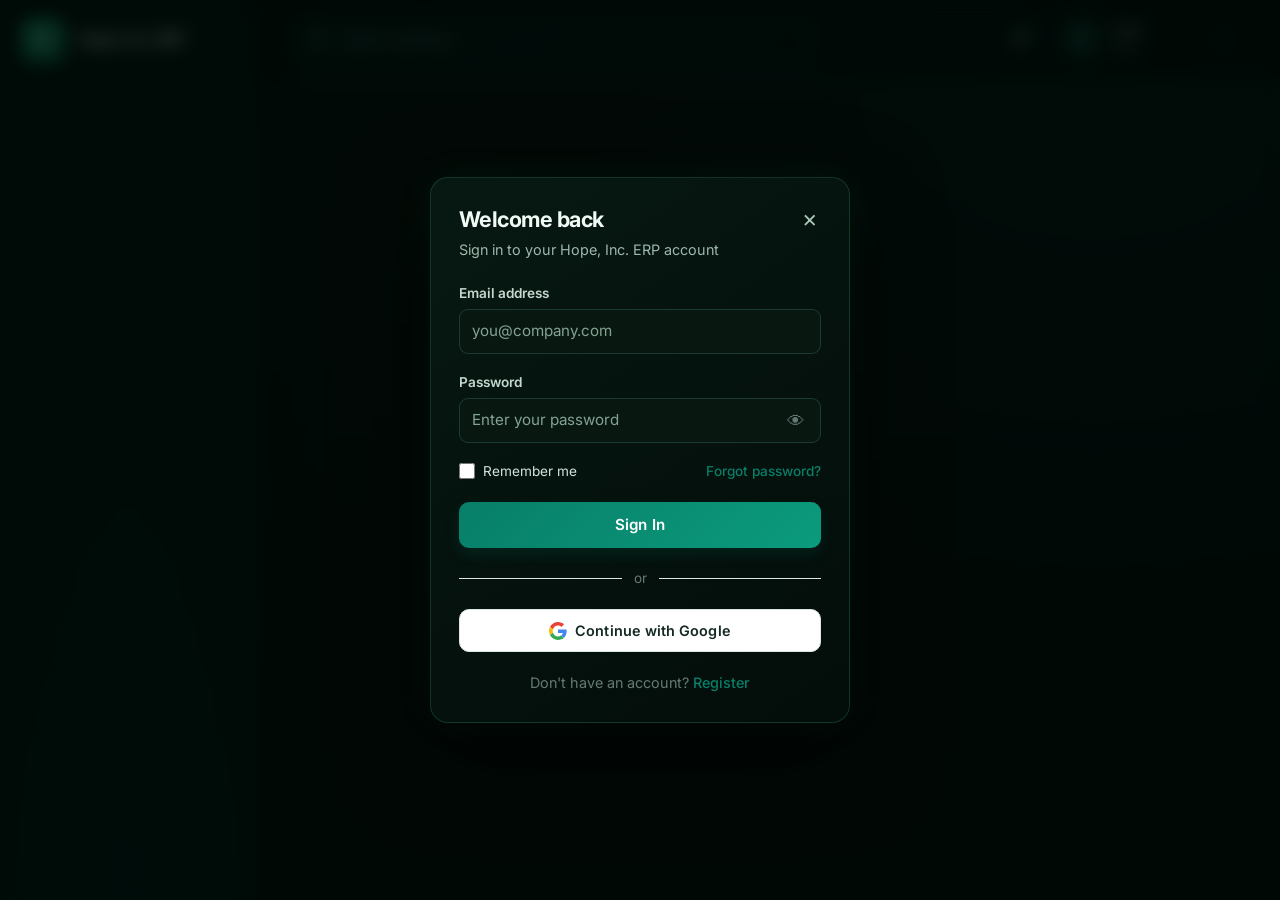
==== Website/Website/Dashboard/Dashboard.html @ 77be374a "Move Website project to repository root" ====
<!DOCTYPE html>
<html lang="en">
<head>
  <meta charset="UTF-8" />
  <meta name="viewport" content="width=device-width, initial-scale=1.0" />
  <meta name="theme-color" content="#020b09" />
  <title>Hope, Inc. ERP ? Dashboard</title>
  <link rel="preconnect" href="https://fonts.googleapis.com" />
  <link rel="preconnect" href="https://fonts.gstatic.com" crossorigin />
  <link href="https://fonts.googleapis.com/css2?family=Inter:wght@400;500;600;700&display=swap" rel="stylesheet" />
  <link rel="stylesheet" href="../Homepage/style.css" />
  <style>
    body { background: #020b09; color: #f2faf7; }
    #landing { display: none !important; }
    #dashboard { display: block; }
  </style>
</head>
<body class="dashboard-page">
  <!-- ==================== DASHBOARD ==================== -->
  <div id="dashboard">
    <div class="dash-layout">
      <div class="mobile-nav-backdrop" onclick="toggleMobileNav()" aria-hidden="true"></div>
      <!-- Sidebar -->
      <aside class="sidebar">
        <div class="sidebar-header">
          <div class="sidebar-brand" aria-label="Hope, Inc. ERP">
            <span class="brand-mark" aria-hidden="true">H</span>
            <span>Hope, Inc. ERP</span>
          </div>
          <button type="button" class="mobile-drawer-close" aria-label="Close navigation" onclick="toggleMobileNav()">×</button>
        </div>
        <nav class="sidebar-nav" id="sidebarNav">
          <!-- Populated by JS based on role -->
        </nav>
        <div class="sidebar-footer" aria-hidden="true"></div>
        <div class="sidebar-resize-handle" id="sidebarResizeHandle" role="separator" aria-orientation="vertical" aria-label="Resize sidebar" aria-controls="sidebarNav" tabindex="0"></div>
      </aside>

      <!-- Main -->
      <div class="main-content">
        <header class="topbar">
          <div class="topbar-title" id="pageTitle">Dashboard</div>
          <div class="topbar-actions">
            <button type="button" class="mobile-nav-toggle" id="mobileNavToggle" aria-label="Open navigation" aria-expanded="false" onclick="toggleMobileNav()">☰</button>
            <div class="dashboard-search">
              <svg viewBox="0 0 24 24" aria-hidden="true"><circle cx="11" cy="11" r="7"></circle><path d="m20 20-4-4"></path></svg>
              <input id="dashboardSearch" type="search" placeholder="Search anything..." autocomplete="off" aria-label="Search records" oninput="updateDashboardSearch(this.value)" onkeydown="handleDashboardSearchKey(event)" />
              <div class="search-results" id="dashboardSearchResults" role="listbox" aria-label="Search results"></div>
            </div>
            <div class="header-popover-wrap">
              <button type="button" class="header-icon-button" id="notificationsToggle" aria-label="Notifications" aria-expanded="false" onclick="toggleHeaderPopover('notifications')">
                <svg viewBox="0 0 24 24" aria-hidden="true"><path d="M18 8a6 6 0 0 0-12 0c0 7-3 7-3 9h18c0-2-3-2-3-9"></path><path d="M10 21h4"></path></svg>
                <span class="notification-indicator" aria-hidden="true"></span>
              </button>
              <div class="header-popover notification-popover" id="notificationsPopover" hidden>
                <div class="popover-heading"><strong>Notifications</strong><span>Recent updates</span></div>
                <div id="notificationList"></div>
              </div>
            </div>
            <div class="header-popover-wrap profile-wrap">
              <div class="profile-summary">
                <span class="profile-avatar" id="profileAvatar">U</span>
                <span class="profile-label"><strong id="profileName">User</strong><small id="profileRole">User</small></span>
              </div>
              <button type="button" class="profile-menu-toggle" id="profileToggle" aria-label="Open profile menu" aria-expanded="false" aria-controls="profilePopover" onclick="toggleHeaderPopover('profile')">
                <svg class="profile-chevron" viewBox="0 0 24 24" aria-hidden="true"><path d="m7 10 5 5 5-5"></path></svg>
              </button>
              <div class="header-popover profile-popover" id="profilePopover" hidden>
                <div class="profile-menu-account">
                  <span class="profile-menu-avatar" id="profileMenuAvatar" aria-hidden="true">U</span>
                  <span class="profile-menu-identity"><strong id="profileMenuName">User</strong><small id="profileMenuEmail"></small></span>
                </div>
                <div class="profile-menu-separator" aria-hidden="true"></div>
                <button type="button" class="profile-menu-item" onclick="openProfileEditor()">
                  <svg viewBox="0 0 24 24" aria-hidden="true"><path d="M20 21v-2a4 4 0 0 0-3-3.87"></path><path d="M16 3.13a4 4 0 0 1 0 7.75"></path><path d="M4 21v-2a4 4 0 0 1 4-4h4"></path><circle cx="12" cy="7" r="4"></circle></svg>
                  <span>Edit Profile</span>
                </button>
                <button type="button" class="profile-menu-item" id="manageUsersAction" onclick="closeHeaderPopovers(); navigateTo('users')">
                  <svg viewBox="0 0 24 24" aria-hidden="true"><path d="M16 21v-2a4 4 0 0 0-4-4H8a4 4 0 0 0-4 4v2"></path><circle cx="10" cy="7" r="4"></circle><path d="M20 21v-2a4 4 0 0 0-3-3.87M16 3.13a4 4 0 0 1 0 7.75"></path></svg>
                  <span>User Management</span>
                </button>
                <div class="profile-menu-separator" aria-hidden="true"></div>
                <button type="button" class="profile-menu-item profile-menu-signout" onclick="logout()">
                  <svg viewBox="0 0 24 24" aria-hidden="true"><path d="M10 17l5-5-5-5"></path><path d="M15 12H3"></path><path d="M12 3h6a2 2 0 0 1 2 2v14a2 2 0 0 1-2 2h-6"></path></svg>
                  <span>Sign out</span>
                </button>
              </div>
            </div>
          </div>
        </header>
        <div class="content-area" id="contentArea">
          <!-- Dynamic content -->
        </div>
      </div>
    </div>
  </div>

  <!-- ==================== LOGIN MODAL ==================== -->
  <div class="modal-overlay" id="loginModal">
    <div class="modal">
      <div class="modal-header">
        <div>
          <h2>Welcome back</h2>
          <p>Sign in to your Hope, Inc. ERP account</p>
        </div>
        <button class="modal-close" onclick="closeModal('login')">&times;</button>
      </div>
      <div class="modal-body">
        <div class="alert alert-error" id="loginError"></div>
        <form id="loginForm" onsubmit="handleLogin(event)">
          <div class="form-group">
            <label for="loginEmail">Email address</label>
            <input type="email" id="loginEmail" placeholder="you@company.com" required />
          </div>
          <div class="form-group">
            <label for="loginPassword">Password</label>
            <div class="password-wrapper">
              <input type="password" id="loginPassword" placeholder="Enter your password" required />
              <button type="button" class="toggle-password" onclick="togglePassword('loginPassword', this)">👁</button>
            </div>
          </div>
          <div class="form-options">
            <label class="checkbox-label">
              <input type="checkbox" id="rememberMe" /> Remember me
            </label>
            <a class="link" onclick="switchModal('login','reset')">Forgot password?</a>
          </div>
          <button type="submit" class="btn btn-primary btn-full" onclick="handleLogin(event)">Sign In</button>
        </form>
        <div class="divider">or</div>
        <button class="btn btn-google" onclick="handleGoogleSignIn()">
          <svg width="18" height="18" viewBox="0 0 48 48"><path fill="#EA4335" d="M24 9.5c3.54 0 6.71 1.22 9.21 3.6l6.85-6.85C35.9 2.38 30.47 0 24 0 14.62 0 6.51 5.38 2.56 13.22l7.98 6.19C12.43 13.72 17.74 9.5 24 9.5z"/><path fill="#4285F4" d="M46.98 24.55c0-1.57-.15-3.09-.38-4.55H24v9.02h12.94c-.58 2.96-2.26 5.48-4.78 7.18l7.73 6c4.51-4.18 7.09-10.36 7.09-17.65z"/><path fill="#FBBC05" d="M10.53 28.59c-.48-1.45-.76-2.99-.76-4.59s.27-3.14.76-4.59l-7.98-6.19C.92 16.46 0 20.12 0 24c0 3.88.92 7.54 2.56 10.78l7.97-6.19z"/><path fill="#34A853" d="M24 48c6.48 0 11.93-2.13 15.89-5.81l-7.73-6c-2.15 1.45-4.92 2.3-8.16 2.3-6.26 0-11.57-4.22-13.47-9.91l-7.98 6.19C6.51 42.62 14.62 48 24 48z"/></svg>
          Continue with Google
        </button>
        <div class="form-footer">
          Don't have an account? <a class="link" onclick="switchModal('login','register')">Register</a>
        </div>
      </div>
    </div>
  </div>

  <!-- ==================== REGISTER MODAL ==================== -->
  <div class="modal-overlay" id="registerModal">
    <div class="modal">
      <div class="modal-header">
        <div>
          <h2>Create your account</h2>
          <p>Join Hope, Inc. ERP</p>
        </div>
        <button class="modal-close" onclick="closeModal('register')">&times;</button>
      </div>
      <div class="modal-body">
        <div class="alert alert-error" id="registerError"></div>
        <div class="alert alert-success" id="registerSuccess"></div>
        <div class="role-note">
          New accounts are created as <strong>User</strong>. Superadmin and Admin roles can only be assigned by existing administrators.
        </div>
        <form id="registerForm" onsubmit="handleRegister(event)">
          <div class="form-row">
            <div class="form-group">
              <label for="regFirstName">First name</label>
              <input type="text" id="regFirstName" placeholder="John" required />
            </div>
            <div class="form-group">
              <label for="regLastName">Last name</label>
              <input type="text" id="regLastName" placeholder="Doe" required />
            </div>
          </div>
          <div class="form-group">
            <label for="regEmail">Email address</label>
            <input type="email" id="regEmail" placeholder="you@company.com" required />
          </div>
          <button type="submit" class="btn btn-primary btn-full">Register</button>
        </form>
        <div class="divider">or</div>
        <button class="btn btn-google" onclick="handleGoogleSignIn()">
          <svg width="18" height="18" viewBox="0 0 48 48"><path fill="#EA4335" d="M24 9.5c3.54 0 6.71 1.22 9.21 3.6l6.85-6.85C35.9 2.38 30.47 0 24 0 14.62 0 6.51 5.38 2.56 13.22l7.98 6.19C12.43 13.72 17.74 9.5 24 9.5z"/><path fill="#4285F4" d="M46.98 24.55c0-1.57-.15-3.09-.38-4.55H24v9.02h12.94c-.58 2.96-2.26 5.48-4.78 7.18l7.73 6c4.51-4.18 7.09-10.36 7.09-17.65z"/><path fill="#FBBC05" d="M10.53 28.59c-.48-1.45-.76-2.99-.76-4.59s.27-3.14.76-4.59l-7.98-6.19C.92 16.46 0 20.12 0 24c0 3.88.92 7.54 2.56 10.78l7.97-6.19z"/><path fill="#34A853" d="M24 48c6.48 0 11.93-2.13 15.89-5.81l-7.73-6c-2.15 1.45-4.92 2.3-8.16 2.3-6.26 0-11.57-4.22-13.47-9.91l-7.98 6.19C6.51 42.62 14.62 48 24 48z"/></svg>
          Continue with Google
        </button>
        <div class="form-footer">
          Already have an account? <a class="link" onclick="switchModal('register','login')">Sign in</a>
        </div>
      </div>
    </div>
  </div>

  <!-- ==================== RESET PASSWORD MODAL ==================== -->
  <div class="modal-overlay" id="resetModal">
    <div class="modal">
      <div class="modal-header">
        <div>
          <h2>Reset password</h2>
          <p>We'll send you a secure link to reset it</p>
        </div>
        <button class="modal-close" onclick="closeModal('reset')">&times;</button>
      </div>
      <div class="modal-body">
        <div class="alert alert-error" id="resetError"></div>
        <div class="alert alert-success" id="resetSuccess"></div>
        <form id="resetForm" onsubmit="handleReset(event)">
          <div class="form-group">
            <label for="resetEmail">Email address</label>
            <input type="email" id="resetEmail" placeholder="you@company.com" required />
          </div>
          <button type="submit" class="btn btn-primary btn-full">Send Reset Link</button>
        </form>
        <div class="form-footer">
          Remember your password? <a class="link" onclick="switchModal('reset','login')">Back to Sign In</a>
        </div>
      </div>
    </div>
  </div>

  <!-- ==================== CUSTOMER FORM MODAL ==================== -->
  <div class="modal-overlay" id="customerModal">
    <div class="modal modal-lg">
      <div class="modal-header">
        <div>
          <h2 id="customerModalTitle">Add Customer</h2>
          <p id="customerModalSub">Enter customer details</p>
        </div>
        <button class="modal-close" onclick="closeCustomerModal()">&times;</button>
      </div>
      <div class="modal-body">
        <div class="alert alert-error" id="customerError"></div>
        <form id="customerForm" onsubmit="saveCustomer(event)">
          <input type="hidden" id="custEditNo" value="" />
          <div class="form-group">
            <label for="custNo">Customer No.</label>
            <input type="text" id="custNo" placeholder="e.g. C-001" required />
          </div>
          <div class="form-group">
            <label for="custName">Customer Name</label>
            <input type="text" id="custName" placeholder="Company or person name" required />
          </div>
          <div class="form-group">
            <label for="custAddress">Address</label>
            <input type="text" id="custAddress" placeholder="Full address" required />
          </div>
          <div class="form-group">
            <label for="custPayterms">Payment Terms</label>
            <input type="text" id="custPayterms" placeholder="e.g. Net 30, COD, Prepaid" required />
          </div>
          <div style="display:flex;gap:10px;margin-top:8px;">
            <button type="submit" class="btn btn-primary btn-full" id="customerSaveBtn">Save Customer</button>
            <button type="button" class="btn btn-secondary" onclick="closeCustomerModal()" style="min-width:100px;">Cancel</button>
          </div>
        </form>
      </div>
    </div>
  </div>

  <!-- ==================== PRODUCT FORM MODAL ==================== -->
  <div class="modal-overlay" id="productModal">
    <div class="modal modal-lg">
      <div class="modal-header">
        <div>
          <h2 id="productModalTitle">Add Product</h2>
          <p id="productModalSub">Enter product details</p>
        </div>
        <button class="modal-close" onclick="closeProductModal()">&times;</button>
      </div>
      <div class="modal-body">
        <div class="alert alert-error" id="productError"></div>
        <form id="productForm" onsubmit="saveProduct(event)">
          <input type="hidden" id="prodEditCode" value="" />
          <div class="form-group">
            <label for="prodCode">Product Code</label>
            <input type="text" id="prodCode" placeholder="e.g. P-001" required />
          </div>
          <div class="form-group">
            <label for="prodDesc">Description</label>
            <input type="text" id="prodDesc" placeholder="Product description" required />
          </div>
          <div class="form-group">
            <label for="prodUnit">Unit</label>
            <input type="text" id="prodUnit" placeholder="e.g. pcs, box, kg, liter" required />
          </div>
          <div style="display:flex;gap:10px;margin-top:8px;">
            <button type="submit" class="btn btn-primary btn-full" id="productSaveBtn">Save Product</button>
            <button type="button" class="btn btn-secondary" onclick="closeProductModal()" style="min-width:100px;">Cancel</button>
          </div>
        </form>
      </div>
    </div>
  </div>

  <!-- ==================== PRICE HISTORY FORM MODAL ==================== -->
  <div class="modal-overlay" id="priceModal">
    <div class="modal modal-lg">
      <div class="modal-header">
        <div>
          <h2 id="priceModalTitle">Add Price</h2>
          <p id="priceModalSub">Set unit price for product</p>
        </div>
        <button class="modal-close" onclick="closePriceModal()">&times;</button>
      </div>
      <div class="modal-body">
        <div class="alert alert-error" id="priceError"></div>
        <form id="priceForm" onsubmit="savePrice(event)">
          <input type="hidden" id="priceEditKey" value="" />
          <div class="form-group">
            <label for="priceProdCode">Product Code</label>
            <input type="text" id="priceProdCode" readonly />
          </div>
          <div class="form-group">
            <label for="priceEffDate">Effective Date</label>
            <input type="date" id="priceEffDate" required />
          </div>
          <div class="form-group">
            <label for="priceUnitPrice">Unit Price</label>
            <input type="number" id="priceUnitPrice" step="0.01" min="0" placeholder="0.00" required />
          </div>
          <div style="display:flex;gap:10px;margin-top:8px;">
            <button type="submit" class="btn btn-primary btn-full" id="priceSaveBtn">Save Price</button>
            <button type="button" class="btn btn-secondary" onclick="closePriceModal()" style="min-width:100px;">Cancel</button>
          </div>
        </form>
      </div>
    </div>
  </div>

  <!-- ==================== PRICE HISTORY LIST MODAL ==================== -->
  <div class="modal-overlay" id="priceHistModal">
    <div class="modal modal-xl">
      <div class="modal-header">
        <div>
          <h2 id="priceHistTitle">Price History</h2>
          <p id="priceHistSub">Manage unit prices by effective date</p>
        </div>
        <button class="modal-close" onclick="closePriceHistModal()">&times;</button>
      </div>
      <div class="modal-body">
        <div id="priceHistToolbar" style="display:flex;justify-content:space-between;align-items:center;margin-bottom:16px;flex-wrap:wrap;gap:10px;"></div>
        <div class="data-table-wrap modal-body-scroll">
          <table class="data-table">
            <thead>
              <tr>
                <th>Effective Date</th>
                <th>Unit Price</th>
                <th>Status</th>
                <th>Stamp</th>
                <th>Actions</th>
              </tr>
            </thead>
            <tbody id="priceHistBody"></tbody>
          </table>
        </div>
      </div>
    </div>
  </div>

  <div class="modal-overlay" id="confirmDeleteModal" role="presentation">
    <div class="modal confirm-delete-modal" role="dialog" aria-modal="true" aria-labelledby="confirmDeleteTitle" aria-describedby="confirmDeleteMessage">
      <div class="modal-header">
        <div>
          <h2 id="confirmDeleteTitle">Mark this record inactive?</h2>
          <p id="confirmDeleteMessage"></p>
        </div>
        <button type="button" class="modal-close" aria-label="Close confirmation" onclick="closeDeleteConfirmation()">×</button>
      </div>
      <div class="modal-body">
        <div class="confirm-delete-actions">
          <button type="button" class="btn btn-secondary" onclick="closeDeleteConfirmation()">Cancel</button>
          <button type="button" class="btn btn-confirm-delete" id="confirmDeleteButton" onclick="resolveDeleteConfirmation(true)">Mark inactive</button>
        </div>
      </div>
    </div>
  </div>
  <div class="modal-overlay" id="activityModal" role="presentation">
    <div class="modal activity-history-modal" role="dialog" aria-modal="true" aria-labelledby="activityModalTitle">
      <div class="modal-header">
        <div>
          <h2 id="activityModalTitle">Recent Activity</h2>
          <p>Latest updates across the modules you can access.</p>
        </div>
        <button type="button" class="modal-close" aria-label="Close activity history" onclick="closeModal('activity')">&times;</button>
      </div>
      <div class="modal-body modal-body-scroll" id="activityHistoryList"></div>
    </div>
  </div>

  <!-- ==================== HR: EMPLOYEE MODAL ==================== -->
  <div class="modal-overlay" id="empModal">
    <div class="modal modal-lg">
      <div class="modal-header">
        <div><h2 id="empModalTitle">Add Employee</h2><p id="empModalSub">Enter employee details</p></div>
        <button class="modal-close" onclick="closeEmpModal()">&times;</button>
      </div>
      <div class="modal-body">
        <div class="alert alert-error" id="empError"></div>
        <form id="empForm" onsubmit="saveEmployee(event)">
          <input type="hidden" id="empEditNo" value="" />
          <div class="form-row">
            <div class="form-group"><label>Employee No.</label><input type="text" id="empNo" required placeholder="E-001" /></div>
            <div class="form-group"><label>Gender</label>
              <select id="empGender" required style="width:100%;padding:11px 14px;border:1.5px solid var(--border);border-radius:8px;font-size:0.95rem;font-family:inherit;">
                <option value="M">Male</option><option value="F">Female</option><option value="O">Other</option>
              </select>
            </div>
          </div>
          <div class="form-row">
            <div class="form-group"><label>First Name</label><input type="text" id="empFirst" required /></div>
            <div class="form-group"><label>Last Name</label><input type="text" id="empLast" required /></div>
          </div>
          <div class="form-row">
            <div class="form-group"><label>Birth Date</label><input type="date" id="empBirth" required /></div>
            <div class="form-group"><label>Hire Date</label><input type="date" id="empHire" required /></div>
          </div>
          <div class="form-group"><label>Separation Date (optional)</label><input type="date" id="empSep" /></div>
          <div style="display:flex;gap:10px;margin-top:8px;">
            <button type="submit" class="btn btn-primary btn-full" id="empSaveBtn">Save Employee</button>
            <button type="button" class="btn btn-secondary" onclick="closeEmpModal()" style="min-width:100px;">Cancel</button>
          </div>
        </form>
      </div>
    </div>
  </div>

  <!-- ==================== HR: JOB MODAL ==================== -->
  <div class="modal-overlay" id="jobModal">
    <div class="modal">
      <div class="modal-header">
        <div><h2 id="jobModalTitle">Add Job</h2><p>Job code and description</p></div>
        <button class="modal-close" onclick="closeJobModal()">&times;</button>
      </div>
      <div class="modal-body">
        <div class="alert alert-error" id="jobError"></div>
        <form id="jobForm" onsubmit="saveJob(event)">
          <input type="hidden" id="jobEditCode" value="" />
          <div class="form-group"><label>Job Code</label><input type="text" id="jobCode" required placeholder="J-001" /></div>
          <div class="form-group"><label>Job Description</label><input type="text" id="jobDesc" required /></div>
          <div style="display:flex;gap:10px;margin-top:8px;">
            <button type="submit" class="btn btn-primary btn-full" id="jobSaveBtn">Save Job</button>
            <button type="button" class="btn btn-secondary" onclick="closeJobModal()" style="min-width:100px;">Cancel</button>
          </div>
        </form>
      </div>
    </div>
  </div>

  <!-- ==================== HR: DEPARTMENT MODAL ==================== -->
  <div class="modal-overlay" id="deptModal">
    <div class="modal">
      <div class="modal-header">
        <div><h2 id="deptModalTitle">Add Department</h2><p>Department code and name</p></div>
        <button class="modal-close" onclick="closeDeptModal()">&times;</button>
      </div>
      <div class="modal-body">
        <div class="alert alert-error" id="deptError"></div>
        <form id="deptForm" onsubmit="saveDept(event)">
          <input type="hidden" id="deptEditCode" value="" />
          <div class="form-group"><label>Department Code</label><input type="text" id="deptCode" required placeholder="D-001" /></div>
          <div class="form-group"><label>Department Name</label><input type="text" id="deptName" required /></div>
          <div style="display:flex;gap:10px;margin-top:8px;">
            <button type="submit" class="btn btn-primary btn-full" id="deptSaveBtn">Save Department</button>
            <button type="button" class="btn btn-secondary" onclick="closeDeptModal()" style="min-width:100px;">Cancel</button>
          </div>
        </form>
      </div>
    </div>
  </div>

  <!-- ==================== HR: JOB HISTORY FORM MODAL ==================== -->
  <div class="modal-overlay" id="jhFormModal">
    <div class="modal modal-lg">
      <div class="modal-header">
        <div><h2 id="jhFormTitle">Add Job History</h2><p id="jhFormSub">Assignment details</p></div>
        <button class="modal-close" onclick="closeJhFormModal()">&times;</button>
      </div>
      <div class="modal-body">
        <div class="alert alert-error" id="jhError"></div>
        <form id="jhForm" onsubmit="saveJobHistory(event)">
          <input type="hidden" id="jhEditKey" value="" />
          <div class="form-group"><label>Employee No.</label><input type="text" id="jhEmpNo" readonly /></div>
          <div class="form-row">
            <div class="form-group"><label>Effective Date</label><input type="date" id="jhEffDate" required /></div>
            <div class="form-group"><label>Salary</label><input type="number" id="jhSalary" step="0.01" min="0" required /></div>
          </div>
          <div class="form-row">
            <div class="form-group"><label>Job</label>
              <select id="jhJobCode" required style="width:100%;padding:11px 14px;border:1.5px solid var(--border);border-radius:8px;font-size:0.95rem;font-family:inherit;"></select>
            </div>
            <div class="form-group"><label>Department</label>
              <select id="jhDeptCode" required style="width:100%;padding:11px 14px;border:1.5px solid var(--border);border-radius:8px;font-size:0.95rem;font-family:inherit;"></select>
            </div>
          </div>
          <div style="display:flex;gap:10px;margin-top:8px;">
            <button type="submit" class="btn btn-primary btn-full" id="jhSaveBtn">Save</button>
            <button type="button" class="btn btn-secondary" onclick="closeJhFormModal()" style="min-width:100px;">Cancel</button>
          </div>
        </form>
      </div>
    </div>
  </div>

  <!-- ==================== HR: JOB HISTORY LIST MODAL ==================== -->
  <div class="modal-overlay" id="jhListModal">
    <div class="modal modal-xl">
      <div class="modal-header">
        <div><h2 id="jhListTitle">Job History</h2><p id="jhListSub">Employment assignments</p></div>
        <button class="modal-close" onclick="closeJhListModal()">&times;</button>
      </div>
      <div class="modal-body">
        <div id="jhListToolbar" style="display:flex;justify-content:space-between;align-items:center;margin-bottom:16px;flex-wrap:wrap;gap:10px;"></div>
        <div class="data-table-wrap modal-body-scroll">
          <table class="data-table">
            <thead><tr id="jhListHead"></tr></thead>
            <tbody id="jhListBody"></tbody>
          </table>
        </div>
      </div>
    </div>
  </div>

  <!-- ==================== SALES HEADER MODAL ==================== -->
  <div class="modal-overlay" id="salesModal">
    <div class="modal modal-lg">
      <div class="modal-header">
        <div><h2 id="salesModalTitle">New Sale</h2><p id="salesModalSub">Transaction header</p></div>
        <button class="modal-close" onclick="closeSalesModal()">&times;</button>
      </div>
      <div class="modal-body">
        <div class="alert alert-error" id="salesError"></div>
        <form id="salesForm" onsubmit="saveSale(event)">
          <input type="hidden" id="salesEditNo" value="" />
          <div class="form-group"><label>Transaction No.</label><input type="text" id="salesTransNo" required placeholder="T-001" /></div>
          <div class="form-group"><label>Sales Date</label><input type="date" id="salesDate" required /></div>
          <div class="form-group"><label>Customer</label>
            <select id="salesCustNo" required style="width:100%;padding:11px 14px;border:1.5px solid var(--border);border-radius:8px;font-size:0.95rem;font-family:inherit;"></select>
          </div>
          <div class="form-group"><label>Employee (Salesperson)</label>
            <select id="salesEmpNo" required style="width:100%;padding:11px 14px;border:1.5px solid var(--border);border-radius:8px;font-size:0.95rem;font-family:inherit;"></select>
          </div>
          <div style="display:flex;gap:10px;margin-top:8px;">
            <button type="submit" class="btn btn-primary btn-full" id="salesSaveBtn">Save Sale</button>
            <button type="button" class="btn btn-secondary" onclick="closeSalesModal()" style="min-width:100px;">Cancel</button>
          </div>
        </form>
      </div>
    </div>
  </div>

  <!-- ==================== SALES DETAIL FORM MODAL ==================== -->
  <div class="modal-overlay" id="sdFormModal">
    <div class="modal modal-lg">
      <div class="modal-header">
        <div><h2 id="sdFormTitle">Add Line Item</h2><p id="sdFormSub">Product and quantity</p></div>
        <button class="modal-close" onclick="closeSdFormModal()">&times;</button>
      </div>
      <div class="modal-body">
        <div class="alert alert-error" id="sdError"></div>
        <form id="sdForm" onsubmit="saveSalesDetail(event)">
          <input type="hidden" id="sdEditKey" value="" />
          <div class="form-group"><label>Transaction No.</label><input type="text" id="sdTransNo" readonly /></div>
          <div class="form-group"><label>Product</label>
            <select id="sdProdCode" required style="width:100%;padding:11px 14px;border:1.5px solid var(--border);border-radius:8px;font-size:0.95rem;font-family:inherit;"
              onchange="updateSdPriceHint()"></select>
          </div>
          <div class="form-group"><label>Quantity</label><input type="number" id="sdQty" min="1" step="1" required value="1" /></div>
          <p id="sdPriceHint" style="font-size:0.85rem;color:var(--text-muted);margin-bottom:12px;"></p>
          <div style="display:flex;gap:10px;margin-top:8px;">
            <button type="submit" class="btn btn-primary btn-full" id="sdSaveBtn">Save Line</button>
            <button type="button" class="btn btn-secondary" onclick="closeSdFormModal()" style="min-width:100px;">Cancel</button>
          </div>
        </form>
      </div>
    </div>
  </div>

  <!-- ==================== SALES DETAIL LIST MODAL ==================== -->
  <div class="modal-overlay" id="sdListModal">
    <div class="modal modal-xl">
      <div class="modal-header">
        <div><h2 id="sdListTitle">Sale Details</h2><p id="sdListSub">Line items</p></div>
        <button class="modal-close" onclick="closeSdListModal()">&times;</button>
      </div>
      <div class="modal-body">
        <div id="sdListToolbar" style="display:flex;justify-content:space-between;align-items:center;margin-bottom:16px;flex-wrap:wrap;gap:10px;"></div>
        <div class="data-table-wrap modal-body-scroll">
          <table class="data-table">
            <thead><tr id="sdListHead"></tr></thead>
            <tbody id="sdListBody"></tbody>
          </table>
        </div>
        <div id="sdListTotal" style="text-align:right;margin-top:12px;font-weight:600;font-size:1.05rem;"></div>
      </div>
    </div>
  </div>

  <!-- ==================== PROFILE EDIT MODAL ==================== -->
  <div class="modal-overlay" id="profileModal">
    <div class="modal profile-panel-modal">
      <div class="profile-panel-header">
        <div class="profile-panel-user">
          <div class="profile-panel-avatar" id="profileHeaderAvatar">S</div>
          <div class="profile-panel-meta">
            <div class="profile-panel-name" id="profileHeaderName">User</div>
            <div class="profile-panel-email" id="profileHeaderEmail"></div>
          </div>
        </div>
        <div class="profile-role-badge" id="profileHeaderRole">User</div>
        <button class="modal-close profile-close" onclick="closeModal('profile')" aria-label="Close profile panel">&times;</button>
      </div>

      <div class="modal-body profile-panel-body">
        <div class="alert alert-error" id="profileError"></div>
        <form id="profileForm" onsubmit="saveProfile(event)">
          <div class="profile-panel-main">
            <div class="profile-image-stack">
              <div class="profile-main-avatar" id="profileMainAvatar">S</div>
              <button type="button" class="profile-camera-button" aria-label="Change profile picture">◌</button>
            </div>

            <div class="profile-form-area">
              <div class="profile-form-grid">
                <div class="form-group profile-field">
                  <label for="profileFirstName">First Name</label>
                  <input type="text" id="profileFirstName" required />
                </div>
                <div class="form-group profile-field">
                  <label for="profileLastName">Last Name</label>
                  <input type="text" id="profileLastName" />
                </div>
              </div>

              <div class="profile-form-grid single">
                <div class="form-group profile-field">
                  <label for="profileEmail">Email Address</label>
                  <input type="email" id="profileEmail" required />
                </div>
              </div>

              <div class="profile-form-grid single">
                <div class="form-group profile-field">
                  <label for="profilePhone">Phone Number</label>
                  <input type="tel" id="profilePhone" placeholder="Enter phone number" />
                </div>
              </div>

              <div class="profile-form-grid single">
                <div class="form-group profile-field">
                  <label for="profileRoleSelect">Account Role</label>
                  <input type="text" id="profileRoleSelect" aria-label="Account Role" readonly />
                </div>
              </div>

              <div class="profile-form-grid single">
                <div class="form-group profile-field">
                  <label for="profileStatusSelect">Account Status</label>
                  <input type="text" id="profileStatusSelect" aria-label="Account Status" readonly />
                </div>
              </div>
            </div>
          </div>

          <div class="profile-panel-footer">
            <button type="button" class="btn btn-secondary profile-cancel-btn" onclick="closeModal('profile')">Cancel</button>
            <button type="submit" class="btn btn-primary profile-save-btn">Save Changes</button>
          </div>
        </form>
      </div>
    </div>
  </div>

  <!-- ==================== USER MGMT: ADD/EDIT USER MODAL ==================== -->
  <div class="modal-overlay" id="umUserModal">
    <div class="modal modal-lg">
      <div class="modal-header">
        <div><h2 id="umUserTitle">Add User</h2><p>Account details</p></div>
        <button class="modal-close" onclick="closeUmUserModal()">&times;</button>
      </div>
      <div class="modal-body">
        <div class="alert alert-error" id="umUserError"></div>
        <form id="umUserForm" onsubmit="saveUmUser(event)">
          <input type="hidden" id="umEditEmail" value="" />
          <div class="form-row">
            <div class="form-group"><label>First Name</label><input type="text" id="umFirst" required /></div>
            <div class="form-group"><label>Last Name</label><input type="text" id="umLast" required /></div>
          </div>
          <div class="form-group"><label>Email</label><input type="email" id="umEmail" required /></div>
          <div class="form-row">
            <div class="form-group"><label>Role</label>
              <select id="umRole" required style="width:100%;padding:11px 14px;border:1.5px solid var(--border);border-radius:8px;font-size:0.95rem;font-family:inherit;"></select>
            </div>
            <div class="form-group"><label>Status</label>
              <select id="umStatus" required style="width:100%;padding:11px 14px;border:1.5px solid var(--border);border-radius:8px;font-size:0.95rem;font-family:inherit;">
                <option value="active">Active</option>
                <option value="pending">Pending</option>
                <option value="blocked">Blocked</option>
                <option value="disapproved">Disapproved</option>
              </select>
            </div>
          </div>
          <div style="display:flex;gap:10px;margin-top:8px;">
            <button type="submit" class="btn btn-primary btn-full">Save User</button>
            <button type="button" class="btn btn-secondary" onclick="closeUmUserModal()" style="min-width:100px;">Cancel</button>
          </div>
        </form>
      </div>
    </div>
  </div>

  <!-- ==================== USER MGMT: RIGHTS MODAL ==================== -->
  <div class="modal-overlay" id="umRightsModal">
    <div class="modal modal-xl">
      <div class="modal-header">
        <div><h2 id="umRightsTitle">Assign Rights</h2><p id="umRightsSub">Module and function access</p></div>
        <button class="modal-close" onclick="closeUmRightsModal()">&times;</button>
      </div>
      <div class="modal-body">
        <div id="umRightsBody" class="modal-body-scroll"></div>
        <div style="display:flex;gap:10px;margin-top:16px;">
          <button type="button" class="btn btn-primary btn-full" onclick="saveUmRights()">Save Rights</button>
          <button type="button" class="btn btn-secondary" onclick="closeUmRightsModal()" style="min-width:100px;">Cancel</button>
        </div>
      </div>
    </div>
  </div>
  <script>
    // ========== User Database + Permissions ==========
    const ALL_PERMS = {
      'customers.view': 'View Customers',
      'customers.add': 'Add Customer',
      'customers.edit': 'Edit Customer',
      'customers.delete': 'Delete Customer',
      'products.view': 'View Products',
      'products.add': 'Add Product',
      'products.edit': 'Edit Product',
      'products.delete': 'Delete Product',
      'products.priceAdd': 'Add Price',
      'products.priceEdit': 'Edit Price',
      'products.priceDelete': 'Delete Price',
      'hr.view': 'View Human Resources',
      'hr.jobAdd': 'Add Job',
      'hr.jobEdit': 'Edit Job',
      'hr.jobDelete': 'Delete Job',
      'hr.deptAdd': 'Add Department',
      'hr.deptEdit': 'Edit Department',
      'hr.deptDelete': 'Delete Department',
      'hr.empAdd': 'Add Employee',
      'hr.empEdit': 'Edit Employee',
      'hr.empDelete': 'Delete Employee',
      'hr.jhView': 'View Job History',
      'hr.jhAdd': 'Add Job History',
      'hr.jhEdit': 'Edit Job History',
      'hr.jhDelete': 'Delete Job History',
      'sales.view': 'View Sales',
      'sales.add': 'Add Sale',
      'sales.edit': 'Edit Sale',
      'sales.delete': 'Delete Sale',
      'sales.detailView': 'View Sale Details',
      'sales.detailAdd': 'Add Sale Detail',
      'sales.detailEdit': 'Edit Sale Detail',
      'sales.detailDelete': 'Delete Sale Detail',
      'reports.view': 'View Reports',
      'reports.topCustomers': 'Top Customers',
      'reports.productMaster': 'Product Master List',
      'reports.topProducts': 'Top Products',
      'reports.activeEmployees': 'Active Employees',
      'reports.allEmployees': 'All Employees',
      'reports.empJobHistory': 'Employee Job History',
      'reports.topSales': 'Top Sales',
    };
    const PERM_GROUPS = [
      { key: 'customers', label: 'Customer Management', view: 'customers.view',
        items: ['customers.add','customers.edit','customers.delete'] },
      { key: 'products', label: 'Product Management', view: 'products.view',
        items: ['products.add','products.edit','products.delete','products.priceAdd','products.priceEdit','products.priceDelete'] },
      { key: 'hr', label: 'Human Resources', view: 'hr.view',
        items: ['hr.jobAdd','hr.jobEdit','hr.jobDelete','hr.deptAdd','hr.deptEdit','hr.deptDelete',
                'hr.empAdd','hr.empEdit','hr.empDelete','hr.jhView','hr.jhAdd','hr.jhEdit','hr.jhDelete'] },
      { key: 'sales', label: 'Sales', view: 'sales.view',
        items: ['sales.add','sales.edit','sales.delete','sales.detailView','sales.detailAdd','sales.detailEdit','sales.detailDelete'] },
      { key: 'reports', label: 'Reports', view: 'reports.view',
        items: ['reports.topCustomers','reports.productMaster','reports.topProducts','reports.activeEmployees',
                'reports.allEmployees','reports.empJobHistory','reports.topSales'] },
    ];
    function fullPerms() {
      const p = {};
      Object.keys(ALL_PERMS).forEach(k => p[k] = true);
      return p;
    }
    function emptyPerms() {
      const p = {};
      Object.keys(ALL_PERMS).forEach(k => p[k] = false);
      return p;
    }
    // Sample user: customers + products view/add/edit, no delete, limited reports
    function sampleUserPerms() {
      const p = emptyPerms();
      ['customers.view','customers.add','customers.edit',
       'products.view','products.add','products.edit',
       'sales.view','sales.detailView',
       'reports.view','reports.productMaster','reports.topSales'].forEach(k => p[k] = true);
      return p;
    }

    const DEFAULT_USERS = [
      { email: 'superadmin@hope.com', firstName: 'Sarah', lastName: 'Chen', role: 'superadmin', status: 'active', perms: fullPerms() },
      { email: 'ceo@hope.com',        firstName: 'Michael', lastName: 'Reyes', role: 'superadmin', status: 'active', perms: fullPerms() },
    ];
    const LEGACY_DEMO_ACCOUNT_EMAILS = new Set([
      'admin@hope.com',
      'manager@hope.com',
      'user@hope.com'
    ]);

    let memoryUsers = null;

    function getUsers() {
      try {
        const stored = localStorage.getItem('hope_erp_users_v3');
        if (stored) {
          const users = [...DEFAULT_USERS];
          JSON.parse(stored).forEach(savedUser => {
            if (LEGACY_DEMO_ACCOUNT_EMAILS.has(savedUser.email.toLowerCase())) return;
            if (!savedUser.perms) {
              savedUser.perms = savedUser.role === 'admin' ? fullPerms() : emptyPerms();
            }
            const index = users.findIndex(user => user.email.toLowerCase() === savedUser.email.toLowerCase());
            if (index >= 0) users[index] = savedUser;
            else users.push(savedUser);
          });
          localStorage.setItem('hope_erp_users_v3', JSON.stringify(users));
          return users;
        }
        localStorage.setItem('hope_erp_users_v3', JSON.stringify(DEFAULT_USERS));
        return [...DEFAULT_USERS];
      } catch (e) {
        if (!memoryUsers) memoryUsers = [...DEFAULT_USERS];
        return memoryUsers;
      }
    }
    function saveUsers(users) {
      try { localStorage.setItem('hope_erp_users_v3', JSON.stringify(users)); }
      catch (e) { memoryUsers = users; }
    }
    function findUser(email) {
      return getUsers().find(u => u.email.toLowerCase() === email.toLowerCase());
    }
    function upsertUser(user) {
      const users = getUsers();
      const idx = users.findIndex(u => u.email.toLowerCase() === user.email.toLowerCase());
      if (idx >= 0) users[idx] = user;
      else users.push(user);
      saveUsers(users);
    }
    // Permission check for current user
    function can(perm) {
      if (!currentUser) return false;
      if (currentUser.role === 'superadmin') return true;
      const u = findUser(currentUser.email);
      if (!u || !u.perms) return false;
      const separator = perm.indexOf('.');
      if (separator > 0) {
        const module = perm.slice(0, separator);
        const moduleView = `${module}.view`;
        if (perm !== moduleView && !u.perms[moduleView]) return false;
      }
      return !!u.perms[perm];
    }
    function canModule(mod) {
      return can(mod + '.view');
    }

    // ========== Current user state ==========
    let currentUser = null;
    let userSearch = '';

    // ========== Modal Controls ==========
    function openModal(name) {
      document.getElementById(name + 'Modal').classList.add('active');
      document.body.style.overflow = 'hidden';
    }
    function closeModal(name) {
      const modal = document.getElementById(name + 'Modal');
      if (modal) modal.classList.remove('active');
      // Also clear any leftover active modals
      const anyActive = document.querySelector('.modal-overlay.active');
      if (!anyActive) document.body.style.overflow = '';
      const error = document.getElementById(name + 'Error');
      const success = document.getElementById(name + 'Success');
      if (error) { error.classList.remove('show'); error.textContent = ''; }
      if (success) { success.classList.remove('show'); success.textContent = ''; }
      if (name === 'activity' && activityModalTrigger) {
        activityModalTrigger.focus();
        activityModalTrigger = null;
      }
    }
    let activityModalTrigger = null;
    function openActivityModal() {
      closeHeaderPopovers();
      activityModalTrigger = document.activeElement;
      document.getElementById('activityHistoryList').innerHTML = renderActivityItems(
        getDashboardActivity(),
        'No activity recorded yet. Changes will appear here as records are updated.'
      );
      openModal('activity');
      document.querySelector('#activityModal .modal-close').focus();
    }
    function switchModal(from, to) {
      closeModal(from);
      setTimeout(() => openModal(to), 200);
    }
    let deleteConfirmationResolver = null;
    function confirmSoftDelete(message) {
      const modal = document.getElementById('confirmDeleteModal');
      document.getElementById('confirmDeleteMessage').textContent = message;
      modal.classList.add('active');
      document.body.style.overflow = 'hidden';
      document.getElementById('confirmDeleteButton').focus();
      return new Promise(resolve => {
        deleteConfirmationResolver = resolve;
      });
    }
    function resolveDeleteConfirmation(confirmed) {
      const modal = document.getElementById('confirmDeleteModal');
      modal.classList.remove('active');
      if (!document.querySelector('.modal-overlay.active')) document.body.style.overflow = '';
      if (deleteConfirmationResolver) {
        deleteConfirmationResolver(confirmed);
        deleteConfirmationResolver = null;
      }
    }
    function closeDeleteConfirmation() {
      resolveDeleteConfirmation(false);
    }
    document.querySelectorAll('.modal-overlay').forEach(overlay => {
      overlay.addEventListener('click', (e) => {
        if (e.target !== overlay) return;
        if (overlay.id === 'confirmDeleteModal') closeDeleteConfirmation();
        else closeModal(overlay.id.replace('Modal', ''));
      });
    });
    document.addEventListener('keydown', (e) => {
      if (e.key === 'Escape') {
        if (document.getElementById('confirmDeleteModal').classList.contains('active')) {
          closeDeleteConfirmation();
          return;
        }
        ['login','register','reset','activity','profile'].forEach(closeModal);
        closeCustomerModal();
      }
    });
    // Close customer modal on overlay click
    document.getElementById('customerModal').addEventListener('click', (e) => {
      if (e.target === document.getElementById('customerModal')) closeCustomerModal();
    });

    function togglePassword(inputId, btn) {
      const input = document.getElementById(inputId);
      if (input.type === 'password') { input.type = 'text'; btn.textContent = '🙈'; }
      else { input.type = 'password'; btn.textContent = '👁'; }
    }

    // ========== Auth handlers ==========
    function handleLogin(e) {
      if (e) e.preventDefault();
      try {
        const email = document.getElementById('loginEmail').value.trim();
        const password = document.getElementById('loginPassword').value;
        const errorEl = document.getElementById('loginError');

        if (!email || !password) {
          errorEl.textContent = 'Please fill in all fields.';
          errorEl.classList.add('show');
          return;
        }

        let user = findUser(email);

        if (!user) {
          errorEl.textContent = 'No account exists for this email. Ask an administrator to create one.';
          errorEl.classList.add('show');
          return;
        }

        // Normalize legacy users missing status/perms
        if (!user.status) user.status = 'active';
        if (!user.perms) {
          user.perms = (user.role === 'superadmin' || user.role === 'admin') ? fullPerms() : sampleUserPerms();
          upsertUser(user);
        }

        if (user.status === 'blocked') {
          errorEl.textContent = 'This account is blocked. Contact an administrator.';
          errorEl.classList.add('show');
          return;
        }
        if (user.status === 'pending') {
          errorEl.textContent = 'This account is pending approval. Contact an administrator.';
          errorEl.classList.add('show');
          return;
        }
        if (user.status === 'disapproved') {
          errorEl.textContent = 'This registration was not approved.';
          errorEl.classList.add('show');
          return;
        }

        currentUser = {
          email: user.email,
          name: (user.firstName + ' ' + (user.lastName || '')).trim(),
          role: user.role,
          firstName: user.firstName || 'User'
        };

        // Close ALL modals and show dashboard
        ['login', 'register', 'reset'].forEach(n => {
          const m = document.getElementById(n + 'Modal');
          if (m) m.classList.remove('active');
        });
        document.body.style.overflow = '';
        showDashboard();
      } catch (err) {
        console.error('Login error:', err);
        const errorEl = document.getElementById('loginError');
        if (errorEl) {
          errorEl.textContent = 'Login failed: ' + err.message;
          errorEl.classList.add('show');
        }
      }
    }

    function handleRegister(e) {
      if (e) e.preventDefault();
      try {
        const firstName = document.getElementById('regFirstName').value.trim();
        const lastName = document.getElementById('regLastName').value.trim();
        const email = document.getElementById('regEmail').value.trim();
        const errorEl = document.getElementById('registerError');
        const successEl = document.getElementById('registerSuccess');

        errorEl.classList.remove('show');
        successEl.classList.remove('show');

        if (!firstName || !lastName || !email) {
          errorEl.textContent = 'Please fill in all fields.';
          errorEl.classList.add('show');
          return;
        }

        if (findUser(email)) {
          errorEl.textContent = 'An account with this email already exists. Please sign in.';
          errorEl.classList.add('show');
          return;
        }

        const newUser = { email, firstName, lastName, role: 'user', status: 'pending', perms: emptyPerms() };
        upsertUser(newUser);

        successEl.textContent = 'Registration submitted. An admin must approve your account before you can sign in.';
        successEl.classList.add('show');
        document.getElementById('registerForm').reset();
        return; // do not auto-login pending users

        currentUser = {
          email,
          name: firstName + ' ' + lastName,
          role: 'user',
          firstName
        };

        successEl.textContent = `Account created for ${firstName}! Signing you in...`;
        successEl.classList.add('show');
        document.getElementById('registerForm').reset();

        setTimeout(() => {
          ['login', 'register', 'reset'].forEach(n => {
            const m = document.getElementById(n + 'Modal');
            if (m) m.classList.remove('active');
          });
          document.body.style.overflow = '';
          showDashboard();
        }, 800);
      } catch (err) {
        console.error('Register error:', err);
        const errorEl = document.getElementById('registerError');
        if (errorEl) {
          errorEl.textContent = 'Registration failed: ' + err.message;
          errorEl.classList.add('show');
        }
      }
    }

    function handleReset(e) {
      e.preventDefault();
      const email = document.getElementById('resetEmail').value.trim();
      const errorEl = document.getElementById('resetError');
      const successEl = document.getElementById('resetSuccess');

      errorEl.classList.remove('show');
      successEl.classList.remove('show');

      if (!email) {
        errorEl.textContent = 'Please enter your email address.';
        errorEl.classList.add('show');
        return;
      }
      successEl.textContent = `If an account exists for ${email}, a reset link has been sent.`;
      successEl.classList.add('show');
      document.getElementById('resetForm').reset();
    }

    function handleGoogleSignIn() {
      try {
        const email = 'google.user@gmail.com';
        let user = findUser(email);
        if (!user) {
          user = { email, firstName: 'Google', lastName: 'User', role: 'user' };
          upsertUser(user);
        }
        currentUser = {
          email: user.email,
          name: user.firstName + ' ' + user.lastName,
          role: user.role,
          firstName: user.firstName
        };
        ['login', 'register', 'reset'].forEach(n => {
          const m = document.getElementById(n + 'Modal');
          if (m) m.classList.remove('active');
        });
        document.body.style.overflow = '';
        showDashboard();
      } catch (err) {
        console.error('Google sign-in error:', err);
        alert('Sign-in failed: ' + err.message);
      }
    }

    // ========== Dashboard ==========
    function showDashboard() {
      // Force-close every auth modal so nothing sits on top of the dashboard
      ['login', 'register', 'reset'].forEach(name => {
        const el = document.getElementById(name + 'Modal');
        if (el) el.classList.remove('active');
      });
      document.body.style.overflow = '';

      document.getElementById('dashboard').style.display = 'block';
      document.getElementById('dashboard').classList.add('dashboard-home-active');
      renderSidebar();
      renderDashboardHome();
      updateUserInfo();
    }

    function logout() {
      closeHeaderPopovers();
      currentUser = null;
      window.location.assign('../Homepage/index.html');
    }

    function updateUserInfo() {
      if (!currentUser) return;
      const userName = document.getElementById('userName');
      const userRoleLabel = document.getElementById('userRoleLabel');
      const userAvatar = document.getElementById('userAvatar');
      const profileName = document.getElementById('profileName');
      const profileRole = document.getElementById('profileRole');
      const profileAvatar = document.getElementById('profileAvatar');
      const profileMenuName = document.getElementById('profileMenuName');
      const profileMenuEmail = document.getElementById('profileMenuEmail');
      const profileMenuAvatar = document.getElementById('profileMenuAvatar');
      const manageUsersAction = document.getElementById('manageUsersAction');
      const firstLetter = (currentUser.firstName || currentUser.name || 'U').charAt(0).toUpperCase();

      if (userName) userName.textContent = currentUser.name;
      if (userRoleLabel) userRoleLabel.textContent = currentUser.role;
      if (userAvatar) userAvatar.textContent = firstLetter;
      if (profileName) profileName.textContent = currentUser.firstName;
      if (profileRole) profileRole.textContent = currentUser.role === 'superadmin' ? 'Super Admin' : currentUser.role === 'admin' ? 'Administrator' : 'User';
      if (profileAvatar) profileAvatar.textContent = firstLetter;
      if (profileMenuName) profileMenuName.textContent = currentUser.name;
      if (profileMenuEmail) profileMenuEmail.textContent = currentUser.email;
      if (profileMenuAvatar) profileMenuAvatar.textContent = firstLetter;
      if (manageUsersAction) manageUsersAction.hidden = currentUser.role === 'user';
    }

    function openProfileEditor() {
      closeHeaderPopovers();
      if (!currentUser) return;
      const user = findUser(currentUser.email) || {
        firstName: currentUser.firstName || '',
        lastName: currentUser.lastName || '',
        email: currentUser.email,
        role: currentUser.role,
        status: 'active'
      };
      const roleLabel = currentUser.role === 'superadmin' ? 'Super Admin' : currentUser.role === 'admin' ? 'Administrator' : 'User';
      document.getElementById('profileFirstName').value = user.firstName || '';
      document.getElementById('profileLastName').value = user.lastName || '';
      document.getElementById('profileEmail').value = user.email || '';
      document.getElementById('profilePhone').value = user.phone || '';
      const role = user.role || currentUser.role || 'user';
      const status = user.status || 'active';
      document.getElementById('profileRoleSelect').value = role === 'superadmin' ? 'Super Admin' : role === 'admin' ? 'Administrator' : 'User';
      document.getElementById('profileStatusSelect').value = status.charAt(0).toUpperCase() + status.slice(1);
      document.getElementById('profileHeaderName').textContent = `${(user.firstName || currentUser.firstName || 'User')} ${(user.lastName || '').trim()}`.trim() || 'User';
      document.getElementById('profileHeaderEmail').textContent = user.email || currentUser.email || '';
      document.getElementById('profileHeaderRole').textContent = roleLabel;
      document.getElementById('profileHeaderAvatar').textContent = ((user.firstName || currentUser.firstName || 'U').charAt(0) || 'U').toUpperCase();
      document.getElementById('profileMainAvatar').textContent = ((user.firstName || currentUser.firstName || 'U').charAt(0) || 'U').toUpperCase();
      document.getElementById('profileError').classList.remove('show');
      document.getElementById('profileError').textContent = '';
      document.getElementById('profileModal').classList.add('active');
      document.body.style.overflow = 'hidden';
    }

    function saveProfile(event) {
      event.preventDefault();
      const errorEl = document.getElementById('profileError');
      const firstName = document.getElementById('profileFirstName').value.trim();
      const lastName = document.getElementById('profileLastName').value.trim();
      const email = document.getElementById('profileEmail').value.trim();
      const phone = document.getElementById('profilePhone').value.trim();

      errorEl.classList.remove('show');
      errorEl.textContent = '';

      if (!firstName || !email) {
        errorEl.textContent = 'Please fill in your first name and email.';
        errorEl.classList.add('show');
        return;
      }

      const originalEmail = currentUser.email.toLowerCase();
      const nextEmail = email.toLowerCase();
      const existing = findUser(nextEmail);
      if (existing && existing.email.toLowerCase() !== originalEmail) {
        errorEl.textContent = 'An account with this email already exists.';
        errorEl.classList.add('show');
        return;
      }

      const user = findUser(originalEmail) || {
        email: currentUser.email,
        firstName: currentUser.firstName || '',
        lastName: currentUser.lastName || '',
        role: currentUser.role,
        status: 'active',
        perms: sampleUserPerms()
      };

      user.firstName = firstName;
      user.lastName = lastName;
      user.email = nextEmail;
      user.phone = phone;
      upsertUser(user);

      currentUser = {
        email: user.email,
        name: `${user.firstName} ${user.lastName || ''}`.trim() || user.email.split('@')[0],
        role: user.role,
        firstName: user.firstName || 'User',
        lastName: user.lastName || '',
        phone: user.phone || ''
      };

      updateUserInfo();
      closeModal('profile');
      if (typeof renderDashboardHome === 'function') renderDashboardHome();
    }

    function dashboardIcon(name) {
      const icons = {
        dashboard: '<path d="m3 10 9-7 9 7v10a1 1 0 0 1-1 1h-5v-7H9v7H4a1 1 0 0 1-1-1z"></path>',
        customers: '<path d="M16 21v-2a4 4 0 0 0-4-4H8a4 4 0 0 0-4 4v2"></path><circle cx="10" cy="7" r="4"></circle><path d="M20 21v-2a4 4 0 0 0-3-3.87M16 3.13a4 4 0 0 1 0 7.75"></path>',
        products: '<path d="m12 3 9 5-9 5-9-5 9-5Z"></path><path d="m3 8 9 5 9-5M3 8v9l9 5 9-5V8M12 13v9"></path>',
        hr: '<circle cx="12" cy="8" r="4"></circle><path d="M5 21a7 7 0 0 1 14 0M19 8a3 3 0 0 1 0 6"></path>',
        sales: '<path d="M3 3h2l2.4 12.2a2 2 0 0 0 2 1.8h8.8a2 2 0 0 0 2-1.6L22 7H6"></path><circle cx="10" cy="21" r="1"></circle><circle cx="18" cy="21" r="1"></circle>',
        reports: '<path d="M5 3h10l4 4v14H5z"></path><path d="M14 3v5h5M8 16l3-3 2 2 3-4"></path>',
        users: '<path d="M16 21v-2a4 4 0 0 0-4-4H8a4 4 0 0 0-4 4v2"></path><circle cx="10" cy="7" r="4"></circle><path d="M19 8v6M22 11h-6"></path>',
        add: '<path d="M12 5v14M5 12h14"></path>',
        report: '<path d="M5 3h10l4 4v14H5z"></path><path d="M14 3v5h5M8 16h8M8 12h5"></path>',
        arrow: '<path d="M5 12h14M13 6l6 6-6 6"></path>',
        chevron: '<path d="m9 18 6-6-6-6"></path>',
        clock: '<circle cx="12" cy="12" r="9"></circle><path d="M12 7v5l3 2"></path>',
        box: '<path d="m12 3 9 5-9 5-9-5 9-5Z"></path><path d="m3 8 9 5 9-5M3 8v9l9 5 9-5V8M12 13v9"></path>'
      };
      return `<svg viewBox="0 0 24 24" aria-hidden="true">${icons[name] || icons.dashboard}</svg>`;
    }

    function renderSidebar() {
      const nav = document.getElementById('sidebarNav');
      const role = currentUser.role;

      // Only items the current role is allowed to see will be rendered
      const items = [
        { id: 'dashboard', icon: 'dashboard', label: 'Dashboard', roles: ['superadmin','admin','user'] },
        { section: 'Business Operations' },
        { id: 'customers', icon: 'customers', label: 'Customers', roles: ['superadmin','admin','user'] },
        { id: 'products', icon: 'products', label: 'Products', roles: ['superadmin','admin','user'] },
        { id: 'hr', icon: 'hr', label: 'Human Resources', roles: ['superadmin','admin','user'] },
        { id: 'sales', icon: 'sales', label: 'Sales', roles: ['superadmin','admin','user'] },
        { id: 'reports', icon: 'reports', label: 'Reports', roles: ['superadmin','admin','user'] },
        { section: 'Administration' },
        { id: 'users', icon: 'users', label: 'User Management', roles: ['superadmin','admin'] },
      ];

      let html = '';
      let pendingSection = null;
      let sectionOpen = false;

      items.forEach(item => {
        if (item.section) {
          if (sectionOpen) html += '</div>';
          sectionOpen = false;
          pendingSection = item.section; // remember section, only print if an item follows
          return;
        }

        // Skip entirely if role is not allowed
        if (!item.roles.includes(role)) return;
        // Module-level permission for regular users
        if (role !== 'superadmin' && ['customers','products','hr','sales','reports'].includes(item.id)) {
          if (!canModule(item.id)) return;
        }

        // Print pending section header only when we actually have an item to show
        if (pendingSection) {
          html += `<div class="nav-section"><div class="nav-section-title">${pendingSection}</div>`;
          sectionOpen = true;
          pendingSection = null;
        }

        html += `<button type="button" class="nav-item" onclick="navigateTo('${item.id}')" data-id="${item.id}" aria-label="${item.label}" title="${item.label}" aria-current="false">
          <span class="icon">${dashboardIcon(item.icon)}</span><span>${item.label}</span>${item.id !== 'dashboard' ? `<span class="nav-chevron">${dashboardIcon('chevron')}</span>` : ''}
        </button>`;
      });

      if (sectionOpen) html += '</div>';
      nav.innerHTML = html;

      // Set active
      const active = nav.querySelector('[data-id="dashboard"]');
      if (active) {
        active.classList.add('active');
        active.setAttribute('aria-current', 'page');
      }
    }

    const SIDEBAR_WIDTH_KEY = 'hope_erp_sidebar_width_v1';
    const SIDEBAR_MIN_WIDTH = 76;
    const SIDEBAR_DESKTOP_MAX_WIDTH = 255;
    const SIDEBAR_TABLET_MAX_WIDTH = 235;
    const SIDEBAR_COMPACT_THRESHOLD = 170;

    function getSidebarMaxWidth() {
      return window.innerWidth <= 1200 ? SIDEBAR_TABLET_MAX_WIDTH : SIDEBAR_DESKTOP_MAX_WIDTH;
    }

    function updateSidebarWidth(width, persist = false) {
      const dashboard = document.getElementById('dashboard');
      const handle = document.getElementById('sidebarResizeHandle');
      const maxWidth = getSidebarMaxWidth();
      const clampedWidth = Math.min(maxWidth, Math.max(SIDEBAR_MIN_WIDTH, width));

      dashboard.style.setProperty('--sidebar-width', `${clampedWidth}px`);
      dashboard.classList.toggle('sidebar-compact', clampedWidth < SIDEBAR_COMPACT_THRESHOLD);
      handle.setAttribute('aria-valuemin', String(SIDEBAR_MIN_WIDTH));
      handle.setAttribute('aria-valuemax', String(maxWidth));
      handle.setAttribute('aria-valuenow', String(Math.round(clampedWidth)));

      if (!persist) return clampedWidth;
      try {
        localStorage.setItem(SIDEBAR_WIDTH_KEY, String(Math.round(clampedWidth)));
      } catch (error) {
        console.warn('Unable to save sidebar width:', error);
      }
      return clampedWidth;
    }

    function resizeSidebar(event) {
      updateSidebarWidth(event.clientX, true);
    }

    const sidebarResizeHandle = document.getElementById('sidebarResizeHandle');
    sidebarResizeHandle.addEventListener('pointerdown', event => {
      if (window.innerWidth <= 700) return;
      event.preventDefault();
      sidebarResizeHandle.setPointerCapture(event.pointerId);
      document.body.classList.add('sidebar-resizing');
      resizeSidebar(event);
    });
    sidebarResizeHandle.addEventListener('pointermove', event => {
      if (sidebarResizeHandle.hasPointerCapture(event.pointerId)) resizeSidebar(event);
    });
    function stopSidebarResize(event) {
      if (sidebarResizeHandle.hasPointerCapture(event.pointerId)) {
        sidebarResizeHandle.releasePointerCapture(event.pointerId);
      }
      document.body.classList.remove('sidebar-resizing');
    }
    sidebarResizeHandle.addEventListener('pointerup', stopSidebarResize);
    sidebarResizeHandle.addEventListener('pointercancel', stopSidebarResize);
    sidebarResizeHandle.addEventListener('keydown', event => {
      const currentWidth = document.querySelector('#dashboard .sidebar').getBoundingClientRect().width;
      let nextWidth;
      if (event.key === 'ArrowLeft') nextWidth = currentWidth - 12;
      else if (event.key === 'ArrowRight') nextWidth = currentWidth + 12;
      else if (event.key === 'Home') nextWidth = SIDEBAR_MIN_WIDTH;
      else if (event.key === 'End') nextWidth = getSidebarMaxWidth();
      else return;
      event.preventDefault();
      updateSidebarWidth(nextWidth, true);
    });

    try {
      const savedSidebarWidth = Number(localStorage.getItem(SIDEBAR_WIDTH_KEY));
      const initialSidebarWidth = Number.isFinite(savedSidebarWidth) && savedSidebarWidth > 0
        ? savedSidebarWidth
        : getSidebarMaxWidth();
      updateSidebarWidth(initialSidebarWidth);
    } catch (error) {
      console.warn('Unable to load sidebar width:', error);
      updateSidebarWidth(getSidebarMaxWidth());
    }

    window.addEventListener('resize', () => {
      const dashboard = document.getElementById('dashboard');
      const currentWidth = parseFloat(getComputedStyle(dashboard).getPropertyValue('--sidebar-width'));
      updateSidebarWidth(currentWidth);
    });

    function toggleMobileNav() {
      const dashboard = document.getElementById('dashboard');
      const isOpen = dashboard.classList.toggle('mobile-nav-open');
      const toggle = document.getElementById('mobileNavToggle');
      toggle.setAttribute('aria-expanded', String(isOpen));
      toggle.setAttribute('aria-label', isOpen ? 'Close navigation' : 'Open navigation');
    }

    function navigateTo(page) {
      if (!currentUser) return;
      if (page === 'users' && !['superadmin', 'admin'].includes(currentUser.role)) return;
      if (['customers', 'products', 'hr', 'sales', 'reports'].includes(page) && !canModule(page)) return;

      document.getElementById('dashboard').classList.remove('mobile-nav-open');
      document.getElementById('dashboard').classList.toggle('dashboard-home-active', page === 'dashboard');
      document.getElementById('mobileNavToggle').setAttribute('aria-expanded', 'false');
      document.querySelectorAll('.nav-item').forEach(el => el.classList.remove('active'));
      document.querySelectorAll('.nav-item').forEach(el => el.setAttribute('aria-current', 'false'));
      const el = document.querySelector(`[data-id="${page}"]`);
      if (el) {
        el.classList.add('active');
        el.setAttribute('aria-current', 'page');
      }

      document.getElementById('pageTitle').textContent = {
        dashboard: 'Dashboard',
        customers: 'Customer Management',
        products: 'Product Management',
        hr: 'Human Resources',
        sales: 'Sales Management',
        reports: 'Reports',
        users: 'User Management'
      }[page] || page;

      if (page === 'dashboard') renderDashboardHome();
      else if (page === 'customers') renderCustomers();
      else if (page === 'products') renderProducts();
      else if (page === 'hr') renderHR();
      else if (page === 'sales') renderSales();
      else if (page === 'reports') renderReports();
      else if (page === 'users') renderUserManagement();
      else renderModulePlaceholder(page);
    }

    // ========== CUSTOMERS MODULE ==========
    const DEFAULT_CUSTOMERS = [];

    let memoryCustomers = null;
    let customerFilter = 'active'; // 'active' | 'deleted' | 'all'
    let customerSearch = '';

    function getCustomers() {
      try {
        const stored = localStorage.getItem('hope_erp_customers_v2');
        if (stored) return JSON.parse(stored);
        localStorage.setItem('hope_erp_customers_v2', JSON.stringify(DEFAULT_CUSTOMERS));
        return [...DEFAULT_CUSTOMERS];
      } catch (e) {
        if (!memoryCustomers) memoryCustomers = [...DEFAULT_CUSTOMERS];
        return memoryCustomers;
      }
    }

    function saveCustomers(list) {
      try {
        localStorage.setItem('hope_erp_customers_v2', JSON.stringify(list));
      } catch (e) {
        memoryCustomers = list;
      }
    }

    function makeStamp(action) {
      const now = new Date();
      const date = now.toISOString().slice(0, 10);
      let hours = now.getHours();
      const mins = String(now.getMinutes()).padStart(2, '0');
      const ampm = hours >= 12 ? 'PM' : 'AM';
      hours = hours % 12 || 12;
      const who = (currentUser && currentUser.firstName) ? currentUser.firstName.toLowerCase().replace(/\s+/g, '') : 'user';
      return `${action} ${who} ${date} ${hours}:${mins} ${ampm}`;
    }

    function renderCustomers() {
      const area = document.getElementById('contentArea');
      const canRestore = can('customers.delete');
      const canSeeDeleted = canRestore;

      let list = getCustomers();

      // Regular users never see soft-deleted records
      if (!canSeeDeleted) {
        list = list.filter(c => !c.isDeleted);
      } else {
        if (customerFilter === 'active') list = list.filter(c => !c.isDeleted);
        else if (customerFilter === 'deleted') list = list.filter(c => c.isDeleted);
        // 'all' → no filter
      }

      if (customerSearch) {
        const q = customerSearch.toLowerCase();
        list = list.filter(c =>
          c.custNo.toLowerCase().includes(q) ||
          c.custName.toLowerCase().includes(q) ||
          c.address.toLowerCase().includes(q) ||
          c.payterms.toLowerCase().includes(q)
        );
      }

      const totalAll = getCustomers().length;
      const totalActive = getCustomers().filter(c => !c.isDeleted).length;
      const totalDeleted = getCustomers().filter(c => c.isDeleted).length;

      const colCount = canSeeDeleted ? 7 : 5;

      let rows = '';
      if (list.length === 0) {
        rows = `<tr><td colspan="${colCount}"><div class="empty-state">No customers found.<p>Try a different filter or add a new customer.</p></div></td></tr>`;
      } else {
        list.forEach(c => {
          let actions = '';
          if (c.isDeleted) {
            if (canRestore) {
              actions = `<button class="btn-restore" onclick="restoreCustomer('${c.custNo}')">Restore</button>`;
            } else {
              actions = '—';
            }
          } else {
            actions = `
              ${can('customers.edit') ? `<button class="btn-edit" onclick="openEditCustomer('${c.custNo}')">Edit</button>` : ''}
              ${can('customers.delete') ? `<button class="btn-del" onclick="softDeleteCustomer('${c.custNo}')">Delete</button>` : ''}
              ${!can('customers.edit') && !can('customers.delete') ? '—' : ''}
            `;
          }

          // Users: no Status or Stamp columns
          const adminCols = canSeeDeleted ? `
              <td>${c.isDeleted
                ? '<span class="badge badge-deleted">Inactive</span>'
                : '<span class="badge badge-active">Active</span>'}</td>
              <td><div class="stamp-text">${c.stamp || '—'}</div></td>
          ` : '';

          rows += `
            <tr class="${c.isDeleted ? 'deleted-row' : ''}">
              <td><strong>${c.custNo}</strong></td>
              <td>${c.custName}</td>
              <td>${c.address}</td>
              <td>${c.payterms}</td>
              ${adminCols}
              <td><div class="action-btns">${actions}</div></td>
            </tr>`;
        });
      }

      const filterTabs = canSeeDeleted ? `
        <div class="filter-tabs">
          <button class="filter-tab ${customerFilter === 'active' ? 'active' : ''}" onclick="setCustomerFilter('active')">Active (${totalActive})</button>
          <button class="filter-tab ${customerFilter === 'deleted' ? 'active' : ''}" onclick="setCustomerFilter('deleted')">Inactive (${totalDeleted})</button>
          <button class="filter-tab ${customerFilter === 'all' ? 'active' : ''}" onclick="setCustomerFilter('all')">All (${totalAll})</button>
        </div>
      ` : '';

      const headerCols = canSeeDeleted
        ? `<th>Cust No</th><th>Customer Name</th><th>Address</th><th>Pay Terms</th><th>Status</th><th>Stamp</th><th>Actions</th>`
        : `<th>Cust No</th><th>Customer Name</th><th>Address</th><th>Pay Terms</th><th>Actions</th>`;

      area.innerHTML = `
        <div class="module-toolbar">
          <h3>Customer Management</h3>
          <div class="toolbar-right">
            ${filterTabs}
            <input type="text" class="search-input" placeholder="Search customers..." value="${customerSearch}"
              oninput="customerSearch=this.value; renderCustomers();" />
            ${can('customers.add') ? `<button class="btn btn-primary btn-sm" onclick="openAddCustomer()">+ Add Customer</button>` : ''}
          </div>
        </div>
        <div class="data-table-wrap">
          <table class="data-table">
            <thead>
              <tr>${headerCols}</tr>
            </thead>
            <tbody>${rows}</tbody>
          </table>
        </div>
      `;
    }

    function setCustomerFilter(f) {
      customerFilter = f;
      renderCustomers();
    }

    function openAddCustomer() {
      if (!can('customers.add')) return;
      document.getElementById('customerModalTitle').textContent = 'Add Customer';
      document.getElementById('customerModalSub').textContent = 'Enter new customer details';
      document.getElementById('customerSaveBtn').textContent = 'Save Customer';
      document.getElementById('custEditNo').value = '';
      document.getElementById('custNo').value = '';
      document.getElementById('custNo').readOnly = false;
      document.getElementById('custName').value = '';
      document.getElementById('custAddress').value = '';
      document.getElementById('custPayterms').value = '';
      document.getElementById('customerError').classList.remove('show');
      document.getElementById('customerModal').classList.add('active');
      document.body.style.overflow = 'hidden';
    }

    function openEditCustomer(custNo) {
      if (!can('customers.edit')) return;
      const c = getCustomers().find(x => x.custNo === custNo);
      if (!c || c.isDeleted) return;
      document.getElementById('customerModalTitle').textContent = 'Edit Customer';
      document.getElementById('customerModalSub').textContent = 'Update customer details';
      document.getElementById('customerSaveBtn').textContent = 'Update Customer';
      document.getElementById('custEditNo').value = c.custNo;
      document.getElementById('custNo').value = c.custNo;
      document.getElementById('custNo').readOnly = true;
      document.getElementById('custName').value = c.custName;
      document.getElementById('custAddress').value = c.address;
      document.getElementById('custPayterms').value = c.payterms;
      document.getElementById('customerError').classList.remove('show');
      document.getElementById('customerModal').classList.add('active');
      document.body.style.overflow = 'hidden';
    }

    function closeCustomerModal() {
      document.getElementById('customerModal').classList.remove('active');
      document.body.style.overflow = '';
    }

    function saveCustomer(e) {
      e.preventDefault();
      const errorEl = document.getElementById('customerError');
      errorEl.classList.remove('show');

      const editNo = document.getElementById('custEditNo').value;
      if (!can(editNo ? 'customers.edit' : 'customers.add')) return;
      const custNo = document.getElementById('custNo').value.trim();
      const custName = document.getElementById('custName').value.trim();
      const address = document.getElementById('custAddress').value.trim();
      const payterms = document.getElementById('custPayterms').value.trim();

      if (!custNo || !custName || !address || !payterms) {
        errorEl.textContent = 'All fields are required.';
        errorEl.classList.add('show');
        return;
      }

      const list = getCustomers();

      if (editNo) {
        // Update existing
        const idx = list.findIndex(c => c.custNo === editNo);
        if (idx < 0) return;
        list[idx] = {
          ...list[idx],
          custName, address, payterms,
          stamp: makeStamp('EDITED')
        };
      } else {
        // Add new – check duplicate custNo
        if (list.some(c => c.custNo.toLowerCase() === custNo.toLowerCase())) {
          errorEl.textContent = 'Customer No. already exists.';
          errorEl.classList.add('show');
          return;
        }
        list.push({
          custNo, custName, address, payterms,
          isDeleted: false,
          stamp: makeStamp('CREATED')
        });
      }

      saveCustomers(list);
      closeCustomerModal();
      renderCustomers();
    }

    async function softDeleteCustomer(custNo) {
      if (!can('customers.delete')) return;
      if (!await confirmSoftDelete('Mark this customer as inactive? It can be restored later by an Admin.')) return;
      const list = getCustomers();
      const idx = list.findIndex(c => c.custNo === custNo);
      if (idx < 0) return;
      list[idx].isDeleted = true;
      list[idx].stamp = makeStamp('DELETED');
      saveCustomers(list);
      renderCustomers();
    }

    function restoreCustomer(custNo) {
      if (!can('customers.delete')) return;
      const list = getCustomers();
      const idx = list.findIndex(c => c.custNo === custNo);
      if (idx < 0) return;
      list[idx].isDeleted = false;
      list[idx].stamp = makeStamp('RESTORED');
      saveCustomers(list);
      renderCustomers();
    }

    function escapeDashboardHtml(value) {
      return String(value == null ? '' : value).replace(/[&<>"']/g, character => ({
        '&': '&amp;', '<': '&lt;', '>': '&gt;', '"': '&quot;', "'": '&#39;'
      })[character]);
    }

    function getDashboardActivity() {
      const activity = [];
      const addRecords = (page, records, getTitle, getDescription) => {
        if (!canModule(page)) return;
        records.forEach(record => {
          if (record.isDeleted && currentUser.role === 'user') return;
          const stamp = String(record.stamp || '');
          const match = stamp.match(/(CREATED|EDITED|DELETED|RESTORED)\s+\S+\s+(\d{4}-\d{2}-\d{2})\s+(\d{1,2}):(\d{2})\s+(AM|PM)/i);
          if (!match) return;
          let hour = Number(match[3]) % 12;
          if (match[5].toUpperCase() === 'PM') hour += 12;
          activity.push({
            page,
            action: match[1].toLowerCase(),
            verb: { CREATED: 'Created', EDITED: 'Updated', DELETED: 'Removed', RESTORED: 'Restored' }[match[1].toUpperCase()],
            title: getTitle(record),
            description: getDescription(record),
            date: new Date(`${match[2]}T${String(hour).padStart(2, '0')}:${match[4]}:00`)
          });
        });
      };

      addRecords('customers', getCustomers(), () => 'Customer', record => record.custName);
      addRecords('products', getProducts(), () => 'Product', record => record.description);
      addRecords('hr', getEmployees(), () => 'Employee', record => `${record.firstName} ${record.lastName}`);
      addRecords('sales', getSales(), () => 'Sales transaction', record => record.transNo);
      activity.forEach(item => {
        item.title = `${item.verb} ${item.title}`;
      });
      return activity.sort((a, b) => b.date - a.date);
    }

    function formatActivityDate(date) {
      const elapsed = Date.now() - date.getTime();
      if (elapsed >= 0 && elapsed < 60 * 60 * 1000) {
        const minutes = Math.max(1, Math.floor(elapsed / 60000));
        return `${minutes} min${minutes === 1 ? '' : 's'} ago`;
      }
      if (elapsed >= 0 && elapsed < 24 * 60 * 60 * 1000) {
        const hours = Math.max(1, Math.floor(elapsed / 3600000));
        return `${hours} hour${hours === 1 ? '' : 's'} ago`;
      }
      if (elapsed >= 0 && elapsed < 7 * 24 * 60 * 60 * 1000) {
        const days = Math.max(1, Math.floor(elapsed / 86400000));
        return `${days} day${days === 1 ? '' : 's'} ago`;
      }
      return date.toLocaleDateString(undefined, { month: 'short', day: 'numeric' });
    }

    function renderActivityItems(items, emptyMessage) {
      if (!items.length) return `<div class="dashboard-empty">${escapeDashboardHtml(emptyMessage)}</div>`;
      return `<ul class="activity-list">${items.map(item => `
        <li class="activity-item">
          <span class="activity-icon ${escapeDashboardHtml(item.page)}">${dashboardIcon(item.page)}</span>
          <span class="activity-copy"><strong>${escapeDashboardHtml(item.title)}</strong><span>${escapeDashboardHtml(item.description)}</span></span>
          <time>${formatActivityDate(item.date)}</time>
        </li>`).join('')}</ul>`;
    }

    function toggleHeaderPopover(name) {
      const selectedId = name === 'notifications' ? 'notificationsPopover' : 'profilePopover';
      const selectedToggleId = name === 'notifications' ? 'notificationsToggle' : 'profileToggle';
      const popover = document.getElementById(selectedId);
      const shouldOpen = popover.hidden;
      closeHeaderPopovers();
      if (shouldOpen) {
        popover.hidden = false;
        document.getElementById(selectedToggleId).setAttribute('aria-expanded', 'true');
        if (name === 'notifications') {
          document.getElementById('notificationList').innerHTML = renderActivityItems(getDashboardActivity().slice(0, 3), 'No recent activity to show.');
        }
      }
    }

    function closeHeaderPopovers() {
      document.getElementById('notificationsPopover').hidden = true;
      document.getElementById('profilePopover').hidden = true;
      document.getElementById('notificationsToggle').setAttribute('aria-expanded', 'false');
      document.getElementById('profileToggle').setAttribute('aria-expanded', 'false');
    }

    function updateDashboardSearch(query) {
      const results = document.getElementById('dashboardSearchResults');
      const search = query.trim().toLowerCase();
      if (!search) {
        results.innerHTML = '';
        results.hidden = true;
        return;
      }

      const matches = [];
      const canSeeDeleted = (page, section) => {
        if (page === 'customers') return can('customers.delete');
        if (page === 'products') return section === 'prices' ? can('products.priceDelete') : can('products.delete');
        if (page === 'hr') {
          if (section === 'jobs') return can('hr.jobDelete');
          if (section === 'departments') return can('hr.deptDelete');
          return can('hr.empDelete');
        }
        if (page === 'sales') return section === 'details' ? can('sales.detailDelete') : can('sales.delete');
        return false;
      };
      const add = (page, records, getLabel, getDetail, getSearchText, getFilterValue, section) => {
        if (page === 'users' ? currentUser.role === 'user' : !canModule(page)) return;
        records.forEach(record => {
          if (page === 'users' && currentUser.role === 'admin' && record.role === 'superadmin') return;
          if (record.isDeleted && !canSeeDeleted(page, section)) return;
          if (getSearchText(record).toLowerCase().includes(search)) {
            matches.push({
              page,
              query: getFilterValue ? getFilterValue(record) : getLabel(record),
              label: getLabel(record),
              detail: getDetail(record),
              deleted: !!record.isDeleted,
              section
            });
          }
        });
      };
      add('customers', getCustomers(), record => record.custName, record => record.custNo, record => `${record.custNo} ${record.custName} ${record.address} ${record.payterms}`);
      add('products', getProducts(), record => record.description, record => record.prodCode, record => `${record.prodCode} ${record.description} ${record.unit}`);
      add('products', getPrices(), record => `${record.prodCode} · $${Number(record.unitPrice).toFixed(2)}`, record => `Effective ${record.effDate}`, record => `${record.prodCode} ${record.unitPrice} ${record.effDate}`, record => record.prodCode, 'prices');
      add('hr', getEmployees(), record => `${record.firstName} ${record.lastName}`, record => record.empNo, record => `${record.empNo} ${record.firstName} ${record.lastName}`, null, 'employees');
      add('hr', getJobs(), record => record.jobDesc, record => record.jobCode, record => `${record.jobCode} ${record.jobDesc}`, null, 'jobs');
      add('hr', getDepts(), record => record.deptName, record => record.deptCode, record => `${record.deptCode} ${record.deptName}`, null, 'departments');
      add('sales', getSales(), record => record.transNo, record => record.salesDate, record => `${record.transNo} ${record.custNo} ${record.empNo} ${record.salesDate}`, null, 'sales');
      add('sales', getSDetails(), record => `${record.transNo} · ${record.prodCode}`, record => `Quantity ${record.quantity}`, record => `${record.transNo} ${record.prodCode} ${record.quantity}`, record => record.transNo, 'details');
      add('users', getUsers(), record => `${record.firstName} ${record.lastName || ''}`.trim(), record => `${record.email} · ${record.role}`, record => `${record.firstName} ${record.lastName || ''} ${record.email} ${record.role}`);

      results.innerHTML = matches.length
        ? matches.slice(0, 6).map(item => `<button type="button" class="search-result" data-page="${item.page}" data-section="${item.section || ''}" data-query="${escapeDashboardHtml(item.query)}" data-deleted="${item.deleted}" onclick="openDashboardSearchResult(this)"><span>${escapeDashboardHtml(item.label)}</span><small>${escapeDashboardHtml(item.detail)} · ${escapeDashboardHtml(item.page)}</small></button>`).join('')
        : '<div class="search-empty">No matching records found.</div>';
      results.hidden = false;
    }

    function openDashboardSearchResult(button) {
      if (button.dataset.page === 'customers') {
        customerSearch = button.dataset.query;
        if (button.dataset.deleted === 'true') customerFilter = 'all';
      } else if (button.dataset.page === 'products') {
        productSearch = button.dataset.query;
        if (button.dataset.deleted === 'true') productFilter = 'all';
      } else if (button.dataset.page === 'hr') {
        hrTab = button.dataset.section || 'employees';
        if (button.dataset.section === 'jobs') {
          jobSearch = button.dataset.query;
          if (button.dataset.deleted === 'true') jobFilter = 'all';
        } else if (button.dataset.section === 'departments') {
          deptSearch = button.dataset.query;
          if (button.dataset.deleted === 'true') deptFilter = 'all';
        } else {
          empSearch = button.dataset.query;
          if (button.dataset.deleted === 'true') empFilter = 'all';
        }
      } else if (button.dataset.page === 'sales') {
        salesSearch = button.dataset.query;
        if (button.dataset.deleted === 'true') salesFilter = 'all';
      } else if (button.dataset.page === 'users') {
        userSearch = button.dataset.query;
      }
      document.getElementById('dashboardSearch').value = '';
      updateDashboardSearch('');
      navigateTo(button.dataset.page);
    }

    function handleDashboardSearchKey(event) {
      if (event.key === 'Escape') {
        document.getElementById('dashboardSearch').value = '';
        updateDashboardSearch('');
        event.currentTarget.blur();
      } else if (event.key === 'Enter') {
        const firstResult = document.querySelector('.search-result');
        if (firstResult) openDashboardSearchResult(firstResult);
      }
    }

    document.addEventListener('click', event => {
      if (!event.target.closest('.header-popover-wrap')) closeHeaderPopovers();
      if (!event.target.closest('.dashboard-search')) {
        const results = document.getElementById('dashboardSearchResults');
        if (results) results.hidden = true;
      }
    });

    function renderDashboardHome() {
      const area = document.getElementById('contentArea');
      const customers = getCustomers().filter(record => !record.isDeleted);
      const products = getProducts().filter(record => !record.isDeleted);
      const employees = getEmployees().filter(record => !record.isDeleted && !record.sepDate);
      const sales = getSales().filter(record => !record.isDeleted);
      const saleDetails = getSDetails().filter(record => !record.isDeleted);
      const totalSales = sales.reduce((total, sale) => {
        return total + saleDetails
          .filter(detail => detail.transNo === sale.transNo)
          .reduce((amount, detail) => amount + Number(detail.quantity || 0) * latestUnitPrice(detail.prodCode, sale.salesDate), 0);
      }, 0);
      const activeSalesWithValue = sales.filter(sale => saleDetails.some(detail => detail.transNo === sale.transNo));
      const metrics = [];
      if (canModule('customers')) metrics.push({ label: 'Total Customers', value: customers.length, note: 'Active customer records', icon: 'customers', tone: 'mint' });
      if (canModule('products')) metrics.push({ label: 'Total Products', value: products.length, note: 'Active catalog items', icon: 'products', tone: 'green' });
      if (canModule('hr')) metrics.push({ label: 'Total Employees', value: employees.length, note: 'Current active employees', icon: 'hr', tone: 'cyan' });
      if (canModule('sales')) metrics.push({ label: 'Total Sales', value: `$${totalSales.toLocaleString(undefined, { minimumFractionDigits: 2, maximumFractionDigits: 2 })}`, note: `Across ${activeSalesWithValue.length} sales with line items`, icon: 'sales', tone: 'lime' });

      const overview = [
        { label: 'Customers', count: customers.length, permission: 'customers.view', color: '#19d5a1' },
        { label: 'Products', count: products.length, permission: 'products.view', color: '#00bfa5' },
        { label: 'Employees', count: employees.length, permission: 'hr.view', color: '#21a8ef' },
        { label: 'Sales', count: sales.length, permission: 'sales.view', color: '#1878e7' }
      ].filter(item => can(item.permission));
      const overviewTotal = overview.reduce((sum, item) => sum + item.count, 0);
      let chartPosition = 0;
      const chartStops = overview.map(item => {
        const start = chartPosition;
        chartPosition += overviewTotal ? item.count / overviewTotal * 360 : 0;
        return `${item.color} ${start}deg ${chartPosition}deg`;
      });
      const actions = [
        { label: 'Add Customer', permission: 'customers.add', icon: 'customers', action: 'openAddCustomer()' },
        { label: 'Add Product', permission: 'products.add', icon: 'products', action: 'openAddProduct()' },
        { label: 'New Sale', permission: 'sales.add', icon: 'sales', action: 'openAddSale()' },
        { label: 'New Employee', permission: 'hr.empAdd', icon: 'hr', action: 'openAddEmp()' },
        { label: 'Generate Report', permission: 'reports.view', icon: 'report', action: "navigateTo('reports')" }
      ].filter(action => action.permission === 'reports.view'
        ? PERM_GROUPS.find(group => group.key === 'reports').items.some(permission => can(permission))
        : can(action.permission));
      const modules = [
        { id: 'customers', label: 'Customers', description: 'Manage customer records and accounts.', icon: 'customers' },
        { id: 'products', label: 'Products', description: 'Catalog items and product pricing.', icon: 'products' },
        { id: 'hr', label: 'Human Resources', description: 'Employees, jobs, and departments.', icon: 'hr' },
        { id: 'sales', label: 'Sales', description: 'Transactions and sales line items.', icon: 'sales' },
        { id: 'reports', label: 'Reports', description: 'View and print business reports.', icon: 'reports' }
      ].filter(module => canModule(module.id));
      const activity = getDashboardActivity();
      document.querySelector('.notification-indicator').hidden = activity.length === 0;
      const now = new Date();
      const greeting = now.getHours() < 12 ? 'Good morning' : now.getHours() < 18 ? 'Good afternoon' : 'Good evening';
      const storageAvailable = (() => {
        try {
          window.localStorage.getItem('hope_erp_customers_v2');
          return true;
        } catch (error) {
          return false;
        }
      })();

      area.innerHTML = `
        <section class="dashboard-heading" aria-label="Dashboard overview">
          <div><h1>${greeting}, ${escapeDashboardHtml(currentUser.firstName)}</h1><p>Here's what's happening with your business today.</p></div>
          <div class="dashboard-meta"><span class="dashboard-date">${dashboardIcon('clock')}<time>${now.toLocaleDateString(undefined, { month: 'long', day: 'numeric', year: 'numeric' })}</time></span><span class="dashboard-system ${storageAvailable ? '' : 'storage-limited'}"><i></i>${storageAvailable ? 'Browser storage available' : 'Memory-only session'}</span></div>
        </section>

        <section class="stats-grid dashboard-stats" aria-label="Business summary">
          ${metrics.map(metric => `
            <article class="stat-card dashboard-stat-card">
              <span class="stat-icon ${metric.tone}">${dashboardIcon(metric.icon)}</span>
              <span class="label">${metric.label}</span>
              <strong class="value">${escapeDashboardHtml(metric.value)}</strong>
              <span class="change">${escapeDashboardHtml(metric.note)}</span>
            </article>`).join('')}
        </section>

        <section class="dashboard-columns" aria-label="Dashboard details">
          <article class="panel dashboard-panel quick-panel">
            <div class="panel-heading"><h2>Quick Actions</h2></div>
            <div class="dashboard-quick-actions">
              ${actions.map(action => `<button type="button" class="dashboard-action" onclick="${action.action}"><span class="action-icon">${dashboardIcon(action.icon)}</span><span>${action.label}</span></button>`).join('')}
              ${!actions.length ? '<p class="dashboard-empty">No quick actions are assigned to your account.</p>' : ''}
            </div>
          </article>

          <article class="panel dashboard-panel activity-panel">
            <div class="panel-heading"><h2>Recent Activity</h2><button type="button" class="text-action" onclick="openActivityModal()">View All</button></div>
            ${renderActivityItems(activity.slice(0, 4), 'No activity recorded yet. Changes will appear here as records are updated.')}
          </article>

          <article class="panel dashboard-panel overview-panel">
            <div class="panel-heading"><h2>System Overview</h2></div>
            <p class="overview-caption">Total Records: ${overviewTotal}</p>
            ${overviewTotal ? `
              <div class="overview-main">
                <div class="overview-donut" style="--overview-chart: conic-gradient(${chartStops.join(',')})"><span><strong>${overviewTotal}</strong><small>Total</small></span></div>
                <ul class="overview-legend">${overview.map(item => `<li><i style="--legend-color:${item.color}"></i><span>${item.label}</span><strong>${item.count}</strong></li>`).join('')}</ul>
              </div>
              <p class="system-note"><i></i>Showing records available to your account.</p>
            ` : '<div class="dashboard-empty">No records are available for your assigned modules.</div>'}
          </article>
        </section>

      `;
    }

    // ========== PRODUCTS MODULE (PRODUCT + PRICEHIST) ==========
    const DEFAULT_PRODUCTS = [];
    const DEFAULT_PRICES = [];

    let memoryProducts = null;
    let memoryPrices = null;
    let productFilter = 'active';
    let productSearch = '';
    let selectedProdCode = null;
    let priceFilter = 'active';

    function getProducts() {
      try {
        const stored = localStorage.getItem('hope_erp_products_v1');
        if (stored) return JSON.parse(stored);
        localStorage.setItem('hope_erp_products_v1', JSON.stringify(DEFAULT_PRODUCTS));
        return [...DEFAULT_PRODUCTS];
      } catch (e) {
        if (!memoryProducts) memoryProducts = [...DEFAULT_PRODUCTS];
        return memoryProducts;
      }
    }
    function saveProducts(list) {
      try { localStorage.setItem('hope_erp_products_v1', JSON.stringify(list)); }
      catch (e) { memoryProducts = list; }
    }

    function getPrices() {
      try {
        const stored = localStorage.getItem('hope_erp_prices_v1');
        if (stored) return JSON.parse(stored);
        localStorage.setItem('hope_erp_prices_v1', JSON.stringify(DEFAULT_PRICES));
        return [...DEFAULT_PRICES];
      } catch (e) {
        if (!memoryPrices) memoryPrices = [...DEFAULT_PRICES];
        return memoryPrices;
      }
    }
    function savePrices(list) {
      try { localStorage.setItem('hope_erp_prices_v1', JSON.stringify(list)); }
      catch (e) { memoryPrices = list; }
    }

    function priceKey(p) { return p.prodCode + '|' + p.effDate; }

    function renderProducts() {
      const area = document.getElementById('contentArea');
      const canRestore = can('products.delete');
      const canSeeDeleted = canRestore;

      let list = getProducts();
      if (!canSeeDeleted) list = list.filter(p => !p.isDeleted);
      else {
        if (productFilter === 'active') list = list.filter(p => !p.isDeleted);
        else if (productFilter === 'deleted') list = list.filter(p => p.isDeleted);
      }
      if (productSearch) {
        const q = productSearch.toLowerCase();
        list = list.filter(p =>
          p.prodCode.toLowerCase().includes(q) ||
          p.description.toLowerCase().includes(q) ||
          p.unit.toLowerCase().includes(q)
        );
      }

      const totalAll = getProducts().length;
      const totalActive = getProducts().filter(p => !p.isDeleted).length;
      const totalDeleted = getProducts().filter(p => p.isDeleted).length;

      // Latest active price per product (for quick view column)
      const allPrices = getPrices().filter(pr => !pr.isDeleted);
      function latestPrice(code) {
        const ps = allPrices.filter(pr => pr.prodCode === code).sort((a, b) => b.effDate.localeCompare(a.effDate));
        return ps.length ? '$' + Number(ps[0].unitPrice).toFixed(2) : '—';
      }

      const colCount = canSeeDeleted ? 7 : 5;

      let rows = '';
      if (list.length === 0) {
        rows = `<tr><td colspan="${colCount}"><div class="empty-state">No products found.</div></td></tr>`;
      } else {
        list.forEach(p => {
          let actions = '';
          if (p.isDeleted) {
            actions = canRestore
              ? `<button class="btn-restore" onclick="restoreProduct('${p.prodCode}')">Restore</button>`
              : '—';
          } else {
            actions = `
              <button class="btn-edit" onclick="openPriceHistory('${p.prodCode}')">Prices</button>
              ${can('products.edit') ? `<button class="btn-edit" onclick="openEditProduct('${p.prodCode}')">Edit</button>` : ''}
              ${can('products.delete') ? `<button class="btn-del" onclick="softDeleteProduct('${p.prodCode}')">Delete</button>` : ''}
            `;
          }
          const adminCols = canSeeDeleted ? `
              <td>${p.isDeleted
                ? '<span class="badge badge-deleted">Inactive</span>'
                : '<span class="badge badge-active">Active</span>'}</td>
              <td><div class="stamp-text">${p.stamp || '—'}</div></td>
          ` : '';
          rows += `
            <tr class="${p.isDeleted ? 'deleted-row' : ''}">
              <td><strong>${p.prodCode}</strong></td>
              <td>${p.description}</td>
              <td>${p.unit}</td>
              <td>${latestPrice(p.prodCode)}</td>
              ${adminCols}
              <td><div class="action-btns">${actions}</div></td>
            </tr>`;
        });
      }

      const filterTabs = canSeeDeleted ? `
        <div class="filter-tabs">
          <button class="filter-tab ${productFilter === 'active' ? 'active' : ''}" onclick="setProductFilter('active')">Active (${totalActive})</button>
          <button class="filter-tab ${productFilter === 'deleted' ? 'active' : ''}" onclick="setProductFilter('deleted')">Inactive (${totalDeleted})</button>
          <button class="filter-tab ${productFilter === 'all' ? 'active' : ''}" onclick="setProductFilter('all')">All (${totalAll})</button>
        </div>` : '';

      const headerCols = canSeeDeleted
        ? `<th>Prod Code</th><th>Description</th><th>Unit</th><th>Current Price</th><th>Status</th><th>Stamp</th><th>Actions</th>`
        : `<th>Prod Code</th><th>Description</th><th>Unit</th><th>Current Price</th><th>Actions</th>`;

      area.innerHTML = `
        <div class="module-toolbar">
          <h3>Product Management</h3>
          <div class="toolbar-right">
            ${filterTabs}
            <input type="text" class="search-input" placeholder="Search products..." value="${productSearch}"
              oninput="productSearch=this.value; renderProducts();" />
            ${can('products.add') ? `<button class="btn btn-primary btn-sm" onclick="openAddProduct()">+ Add Product</button>` : ''}
          </div>
        </div>
        <div class="data-table-wrap">
          <table class="data-table">
            <thead>
              <tr>${headerCols}</tr>
            </thead>
            <tbody>${rows}</tbody>
          </table>
        </div>
      `;
    }

    function setProductFilter(f) { productFilter = f; renderProducts(); }
    function setPriceFilter(f) { priceFilter = f; renderPriceHistoryContent(); }

    // --- Price History Modal UI ---
    function openPriceHistory(code) {
      if (!can('products.view')) return;
      selectedProdCode = code;
      const prod = getProducts().find(p => p.prodCode === code);
      document.getElementById('priceHistTitle').textContent = 'Price History — ' + code;
      document.getElementById('priceHistSub').textContent = prod
        ? prod.description + ' · Unit: ' + prod.unit
        : 'Manage unit prices by effective date';
      renderPriceHistoryContent();
      document.getElementById('priceHistModal').classList.add('active');
      document.body.style.overflow = 'hidden';
    }

    function closePriceHistModal() {
      document.getElementById('priceHistModal').classList.remove('active');
      document.body.style.overflow = '';
    }

    function renderPriceHistoryContent() {
      if (!selectedProdCode) return;
      const canRestore = can('products.priceDelete');
      const canSeeDeleted = canRestore;
      const prod = getProducts().find(p => p.prodCode === selectedProdCode);

      let prices = getPrices().filter(pr => pr.prodCode === selectedProdCode);
      if (!canSeeDeleted) prices = prices.filter(pr => !pr.isDeleted);
      else {
        if (priceFilter === 'active') prices = prices.filter(pr => !pr.isDeleted);
        else if (priceFilter === 'deleted') prices = prices.filter(pr => pr.isDeleted);
      }
      prices.sort((a, b) => b.effDate.localeCompare(a.effDate));

      const pColCount = canSeeDeleted ? 5 : 3;

      let priceRows = '';
      if (prices.length === 0) {
        priceRows = `<tr><td colspan="${pColCount}"><div class="empty-state">No price history for this product.</div></td></tr>`;
      } else {
        prices.forEach(pr => {
          let pActions = '';
          if (pr.isDeleted) {
            pActions = canRestore
              ? `<button class="btn-restore" onclick="restorePrice('${pr.prodCode}','${pr.effDate}')">Restore</button>`
              : '—';
          } else {
            pActions = `${can('products.priceEdit') ? `<button class="btn-edit" onclick="openEditPrice('${pr.prodCode}','${pr.effDate}')">Edit</button>` : ''}
              ${can('products.priceDelete') ? `<button class="btn-del" onclick="softDeletePrice('${pr.prodCode}','${pr.effDate}')">Delete</button>` : ''}`;
            if (!pActions.trim()) pActions = '—';
          }
          const adminCols = canSeeDeleted ? `
              <td>${pr.isDeleted
                ? '<span class="badge badge-deleted">Inactive</span>'
                : '<span class="badge badge-active">Active</span>'}</td>
              <td><div class="stamp-text">${pr.stamp || '—'}</div></td>
          ` : '';
          priceRows += `
            <tr class="${pr.isDeleted ? 'deleted-row' : ''}">
              <td>${pr.effDate}</td>
              <td><strong>$${Number(pr.unitPrice).toFixed(2)}</strong></td>
              ${adminCols}
              <td><div class="action-btns">${pActions}</div></td>
            </tr>`;
        });
      }

      const priceFilterTabs = canSeeDeleted ? `
        <div class="filter-tabs">
          <button class="filter-tab ${priceFilter === 'active' ? 'active' : ''}" onclick="setPriceFilter('active')">Active</button>
          <button class="filter-tab ${priceFilter === 'deleted' ? 'active' : ''}" onclick="setPriceFilter('deleted')">Inactive</button>
          <button class="filter-tab ${priceFilter === 'all' ? 'active' : ''}" onclick="setPriceFilter('all')">All</button>
        </div>` : '';

      // Update table header based on role
      const histTable = document.querySelector('#priceHistModal .data-table thead tr');
      if (histTable) {
        histTable.innerHTML = canSeeDeleted
          ? `<th>Effective Date</th><th>Unit Price</th><th>Status</th><th>Stamp</th><th>Actions</th>`
          : `<th>Effective Date</th><th>Unit Price</th><th>Actions</th>`;
      }

      document.getElementById('priceHistToolbar').innerHTML = `
        ${priceFilterTabs}
        ${prod && !prod.isDeleted && can('products.priceAdd')
          ? `<button class="btn btn-primary btn-sm" onclick="openAddPrice('${selectedProdCode}')">+ Add Price</button>`
          : ''}
      `;
      document.getElementById('priceHistBody').innerHTML = priceRows;
    }

    // --- Product CRUD ---
    function openAddProduct() {
      if (!can('products.add')) return;
      document.getElementById('productModalTitle').textContent = 'Add Product';
      document.getElementById('productModalSub').textContent = 'Enter new product details';
      document.getElementById('productSaveBtn').textContent = 'Save Product';
      document.getElementById('prodEditCode').value = '';
      document.getElementById('prodCode').value = '';
      document.getElementById('prodCode').readOnly = false;
      document.getElementById('prodDesc').value = '';
      document.getElementById('prodUnit').value = '';
      document.getElementById('productError').classList.remove('show');
      document.getElementById('productModal').classList.add('active');
      document.body.style.overflow = 'hidden';
    }
    function openEditProduct(code) {
      if (!can('products.edit')) return;
      const p = getProducts().find(x => x.prodCode === code);
      if (!p || p.isDeleted) return;
      document.getElementById('productModalTitle').textContent = 'Edit Product';
      document.getElementById('productModalSub').textContent = 'Update product details';
      document.getElementById('productSaveBtn').textContent = 'Update Product';
      document.getElementById('prodEditCode').value = p.prodCode;
      document.getElementById('prodCode').value = p.prodCode;
      document.getElementById('prodCode').readOnly = true;
      document.getElementById('prodDesc').value = p.description;
      document.getElementById('prodUnit').value = p.unit;
      document.getElementById('productError').classList.remove('show');
      document.getElementById('productModal').classList.add('active');
      document.body.style.overflow = 'hidden';
    }
    function closeProductModal() {
      document.getElementById('productModal').classList.remove('active');
      document.body.style.overflow = '';
    }
    function saveProduct(e) {
      e.preventDefault();
      const errorEl = document.getElementById('productError');
      errorEl.classList.remove('show');
      const editCode = document.getElementById('prodEditCode').value;
      if (!can(editCode ? 'products.edit' : 'products.add')) return;
      const prodCode = document.getElementById('prodCode').value.trim();
      const description = document.getElementById('prodDesc').value.trim();
      const unit = document.getElementById('prodUnit').value.trim();
      if (!prodCode || !description || !unit) {
        errorEl.textContent = 'All fields are required.';
        errorEl.classList.add('show');
        return;
      }
      const list = getProducts();
      if (editCode) {
        const idx = list.findIndex(p => p.prodCode === editCode);
        if (idx < 0) return;
        list[idx] = { ...list[idx], description, unit, stamp: makeStamp('EDITED') };
      } else {
        if (list.some(p => p.prodCode.toLowerCase() === prodCode.toLowerCase())) {
          errorEl.textContent = 'Product Code already exists.';
          errorEl.classList.add('show');
          return;
        }
        list.push({ prodCode, description, unit, isDeleted: false, stamp: makeStamp('CREATED') });
      }
      saveProducts(list);
      closeProductModal();
      renderProducts();
    }
    async function softDeleteProduct(code) {
      if (!can('products.delete')) return;
      if (!await confirmSoftDelete('Mark this product as inactive? Related prices stay in history.')) return;
      const list = getProducts();
      const idx = list.findIndex(p => p.prodCode === code);
      if (idx < 0) return;
      list[idx].isDeleted = true;
      list[idx].stamp = makeStamp('DELETED');
      saveProducts(list);
      if (selectedProdCode === code) selectedProdCode = null;
      renderProducts();
    }
    function restoreProduct(code) {
      if (!can('products.delete')) return;
      const list = getProducts();
      const idx = list.findIndex(p => p.prodCode === code);
      if (idx < 0) return;
      list[idx].isDeleted = false;
      list[idx].stamp = makeStamp('RESTORED');
      saveProducts(list);
      renderProducts();
    }

    // --- Price History CRUD ---
    function openAddPrice(prodCode) {
      if (!can('products.priceAdd')) return;
      document.getElementById('priceModalTitle').textContent = 'Add Price';
      document.getElementById('priceModalSub').textContent = 'Set a new effective unit price';
      document.getElementById('priceSaveBtn').textContent = 'Save Price';
      document.getElementById('priceEditKey').value = '';
      document.getElementById('priceProdCode').value = prodCode;
      document.getElementById('priceEffDate').value = '';
      document.getElementById('priceEffDate').readOnly = false;
      document.getElementById('priceUnitPrice').value = '';
      document.getElementById('priceError').classList.remove('show');
      document.getElementById('priceModal').classList.add('active');
      document.body.style.overflow = 'hidden';
    }
    function openEditPrice(prodCode, effDate) {
      if (!can('products.priceEdit')) return;
      const pr = getPrices().find(p => p.prodCode === prodCode && p.effDate === effDate);
      if (!pr || pr.isDeleted) return;
      document.getElementById('priceModalTitle').textContent = 'Edit Price';
      document.getElementById('priceModalSub').textContent = 'Update unit price';
      document.getElementById('priceSaveBtn').textContent = 'Update Price';
      document.getElementById('priceEditKey').value = priceKey(pr);
      document.getElementById('priceProdCode').value = pr.prodCode;
      document.getElementById('priceEffDate').value = pr.effDate;
      document.getElementById('priceEffDate').readOnly = true;
      document.getElementById('priceUnitPrice').value = pr.unitPrice;
      document.getElementById('priceError').classList.remove('show');
      document.getElementById('priceModal').classList.add('active');
      document.body.style.overflow = 'hidden';
    }
    function closePriceModal() {
      document.getElementById('priceModal').classList.remove('active');
      document.body.style.overflow = '';
    }
    function savePrice(e) {
      e.preventDefault();
      const errorEl = document.getElementById('priceError');
      errorEl.classList.remove('show');
      const editKey = document.getElementById('priceEditKey').value;
      if (!can(editKey ? 'products.priceEdit' : 'products.priceAdd')) return;
      const prodCode = document.getElementById('priceProdCode').value.trim();
      const effDate = document.getElementById('priceEffDate').value;
      const unitPrice = parseFloat(document.getElementById('priceUnitPrice').value);
      if (!prodCode || !effDate || isNaN(unitPrice) || unitPrice < 0) {
        errorEl.textContent = 'All fields are required. Price must be 0 or greater.';
        errorEl.classList.add('show');
        return;
      }
      const list = getPrices();
      if (editKey) {
        const idx = list.findIndex(p => priceKey(p) === editKey);
        if (idx < 0) return;
        list[idx] = { ...list[idx], unitPrice, stamp: makeStamp('EDITED') };
      } else {
        if (list.some(p => p.prodCode === prodCode && p.effDate === effDate && !p.isDeleted)) {
          errorEl.textContent = 'A price for this product and effective date already exists.';
          errorEl.classList.add('show');
          return;
        }
        list.push({ effDate, prodCode, unitPrice, isDeleted: false, stamp: makeStamp('CREATED') });
      }
      savePrices(list);
      closePriceModal();
      selectedProdCode = prodCode;
      renderPriceHistoryContent();
      renderProducts();
    }
    async function softDeletePrice(prodCode, effDate) {
      if (!can('products.priceDelete')) return;
      if (!await confirmSoftDelete('Mark this price entry as inactive?')) return;
      const list = getPrices();
      const idx = list.findIndex(p => p.prodCode === prodCode && p.effDate === effDate);
      if (idx < 0) return;
      list[idx].isDeleted = true;
      list[idx].stamp = makeStamp('DELETED');
      savePrices(list);
      renderPriceHistoryContent();
      renderProducts();
    }
    function restorePrice(prodCode, effDate) {
      if (!can('products.priceDelete')) return;
      const list = getPrices();
      const idx = list.findIndex(p => p.prodCode === prodCode && p.effDate === effDate);
      if (idx < 0) return;
      list[idx].isDeleted = false;
      list[idx].stamp = makeStamp('RESTORED');
      savePrices(list);
      renderPriceHistoryContent();
      renderProducts();
    }

    // Close product/price modals on Escape / overlay
    document.addEventListener('keydown', (e) => {
      if (e.key === 'Escape') {
        closeProductModal();
        closePriceModal();
        closePriceHistModal();
      }
    });
    document.getElementById('productModal').addEventListener('click', (e) => {
      if (e.target === document.getElementById('productModal')) closeProductModal();
    });
    document.getElementById('priceModal').addEventListener('click', (e) => {
      if (e.target === document.getElementById('priceModal')) closePriceModal();
    });
    document.getElementById('priceHistModal').addEventListener('click', (e) => {
      if (e.target === document.getElementById('priceHistModal')) closePriceHistModal();
    });

    // ========== HUMAN RESOURCES MODULE ==========
    // EMPLOYEE, JOBHISTORY, JOB, DEPARTMENT
    const DEFAULT_JOBS = [];
    const DEFAULT_DEPTS = [];
    const DEFAULT_EMPLOYEES = [];
    const DEFAULT_JOBHIST = [];

    let memoryJobs = null, memoryDepts = null, memoryEmps = null, memoryJH = null;
    let hrTab = 'employees'; // employees | jobs | departments
    let empFilter = 'active', jobFilter = 'active', deptFilter = 'active', jhFilter = 'active';
    let empSearch = '', jobSearch = '', deptSearch = '';
    let selectedEmpNo = null;

    function storeGet(key, def, memRef) {
      try {
        const s = localStorage.getItem(key);
        if (s) return JSON.parse(s);
        localStorage.setItem(key, JSON.stringify(def));
        return [...def];
      } catch (e) {
        if (!memRef.v) memRef.v = [...def];
        return memRef.v;
      }
    }
    function storeSet(key, list, memRef) {
      try { localStorage.setItem(key, JSON.stringify(list)); }
      catch (e) { memRef.v = list; }
    }
    const _mJ = {}, _mD = {}, _mE = {}, _mH = {};
    function getJobs() { return storeGet('hope_erp_jobs_v1', DEFAULT_JOBS, _mJ); }
    function saveJobs(l) { storeSet('hope_erp_jobs_v1', l, _mJ); }
    function getDepts() { return storeGet('hope_erp_depts_v1', DEFAULT_DEPTS, _mD); }
    function saveDepts(l) { storeSet('hope_erp_depts_v1', l, _mD); }
    function getEmployees() { return storeGet('hope_erp_emps_v1', DEFAULT_EMPLOYEES, _mE); }
    function saveEmployees(l) { storeSet('hope_erp_emps_v1', l, _mE); }
    function getJobHist() { return storeGet('hope_erp_jh_v1', DEFAULT_JOBHIST, _mH); }
    function saveJobHist(l) { storeSet('hope_erp_jh_v1', l, _mH); }

    function jhKey(h) { return h.empNo + '|' + h.jobCode + '|' + h.effDate; }

    function renderHR() {
      const area = document.getElementById('contentArea');
      const tabs = `
        <div class="filter-tabs" style="margin-bottom:20px;">
          <button class="filter-tab ${hrTab==='employees'?'active':''}" onclick="hrTab='employees';renderHR()">Employees</button>
          <button class="filter-tab ${hrTab==='jobs'?'active':''}" onclick="hrTab='jobs';renderHR()">Jobs</button>
          <button class="filter-tab ${hrTab==='departments'?'active':''}" onclick="hrTab='departments';renderHR()">Departments</button>
        </div>`;
      if (hrTab === 'jobs') { area.innerHTML = tabs + renderJobsTable(); return; }
      if (hrTab === 'departments') { area.innerHTML = tabs + renderDeptsTable(); return; }
      area.innerHTML = tabs + renderEmployeesTable();
    }

    // ----- EMPLOYEES -----
    function renderEmployeesTable() {
      const canRestore = can('hr.empDelete');
      const canSeeDeleted = canRestore;
      let list = getEmployees();
      if (!canSeeDeleted) list = list.filter(e => !e.isDeleted);
      else {
        if (empFilter === 'active') list = list.filter(e => !e.isDeleted);
        else if (empFilter === 'deleted') list = list.filter(e => e.isDeleted);
      }
      if (empSearch) {
        const q = empSearch.toLowerCase();
        list = list.filter(e => e.empNo.toLowerCase().includes(q) || e.firstName.toLowerCase().includes(q) || e.lastName.toLowerCase().includes(q));
      }
      const tA = getEmployees().filter(e => !e.isDeleted).length;
      const tD = getEmployees().filter(e => e.isDeleted).length;
      const tAll = getEmployees().length;
      const colCount = canSeeDeleted ? 9 : 7;

      let rows = list.length === 0
        ? `<tr><td colspan="${colCount}"><div class="empty-state">No employees found.</div></td></tr>`
        : list.map(e => {
            let actions = e.isDeleted
              ? (canRestore ? `<button class="btn-restore" onclick="restoreEmp('${e.empNo}')">Restore</button>` : '—')
                : `${can('hr.jhView') ? `<button class="btn-edit" onclick="openJobHistory('${e.empNo}')">History</button>` : ''}
                   ${can('hr.empEdit') ? `<button class="btn-edit" onclick="openEditEmp('${e.empNo}')">Edit</button>` : ''}
                   ${can('hr.empDelete') ? `<button class="btn-del" onclick="softDeleteEmp('${e.empNo}')">Delete</button>` : ''}`;
              if (!actions.trim()) actions = '—';
            const adminCols = canSeeDeleted ? `
              <td>${e.isDeleted ? '<span class="badge badge-deleted">Inactive</span>' : '<span class="badge badge-active">Active</span>'}</td>
              <td><div class="stamp-text">${e.stamp||'—'}</div></td>` : '';
            return `<tr class="${e.isDeleted?'deleted-row':''}">
              <td><strong>${e.empNo}</strong></td>
              <td>${e.lastName}</td><td>${e.firstName}</td>
              <td>${e.gender}</td><td>${e.birthDate}</td><td>${e.hireDate}</td>
              <td>${e.sepDate || '—'}</td>${adminCols}
              <td><div class="action-btns">${actions}</div></td></tr>`;
          }).join('');

      const filterTabs = canSeeDeleted ? `
        <div class="filter-tabs">
          <button class="filter-tab ${empFilter==='active'?'active':''}" onclick="empFilter='active';renderHR()">Active (${tA})</button>
          <button class="filter-tab ${empFilter==='deleted'?'active':''}" onclick="empFilter='deleted';renderHR()">Inactive (${tD})</button>
          <button class="filter-tab ${empFilter==='all'?'active':''}" onclick="empFilter='all';renderHR()">All (${tAll})</button>
        </div>` : '';

      const headers = canSeeDeleted
        ? '<th>Emp No</th><th>Last Name</th><th>First Name</th><th>Gender</th><th>Birth Date</th><th>Hire Date</th><th>Sep Date</th><th>Status</th><th>Stamp</th><th>Actions</th>'
        : '<th>Emp No</th><th>Last Name</th><th>First Name</th><th>Gender</th><th>Birth Date</th><th>Hire Date</th><th>Sep Date</th><th>Actions</th>';

      // fix colspan - admin has 10 cols
      const realCols = canSeeDeleted ? 10 : 8;

      return `
        <div class="module-toolbar">
          <h3>Employees</h3>
          <div class="toolbar-right">
            ${filterTabs}
            <input type="text" class="search-input" placeholder="Search employees..." value="${empSearch}"
              oninput="empSearch=this.value;renderHR();" />
            ${can('hr.empAdd') ? `<button class="btn btn-primary btn-sm" onclick="openAddEmp()">+ Add Employee</button>` : ''}
          </div>
        </div>
        <div class="data-table-wrap">
          <table class="data-table"><thead><tr>${headers}</tr></thead>
          <tbody>${list.length===0?`<tr><td colspan="${realCols}"><div class="empty-state">No employees found.</div></td></tr>`:rows}</tbody>
          </table>
        </div>`;
    }

    function openAddEmp() {
      if (!can('hr.empAdd')) return;
      document.getElementById('empModalTitle').textContent = 'Add Employee';
      document.getElementById('empSaveBtn').textContent = 'Save Employee';
      document.getElementById('empEditNo').value = '';
      document.getElementById('empNo').value = ''; document.getElementById('empNo').readOnly = false;
      document.getElementById('empFirst').value = ''; document.getElementById('empLast').value = '';
      document.getElementById('empGender').value = 'M';
      document.getElementById('empBirth').value = ''; document.getElementById('empHire').value = '';
      document.getElementById('empSep').value = '';
      document.getElementById('empError').classList.remove('show');
      document.getElementById('empModal').classList.add('active'); document.body.style.overflow = 'hidden';
    }
    function openEditEmp(no) {
      if (!can('hr.empEdit')) return;
      const e = getEmployees().find(x => x.empNo === no); if (!e || e.isDeleted) return;
      document.getElementById('empModalTitle').textContent = 'Edit Employee';
      document.getElementById('empSaveBtn').textContent = 'Update Employee';
      document.getElementById('empEditNo').value = e.empNo;
      document.getElementById('empNo').value = e.empNo; document.getElementById('empNo').readOnly = true;
      document.getElementById('empFirst').value = e.firstName; document.getElementById('empLast').value = e.lastName;
      document.getElementById('empGender').value = e.gender;
      document.getElementById('empBirth').value = e.birthDate; document.getElementById('empHire').value = e.hireDate;
      document.getElementById('empSep').value = e.sepDate || '';
      document.getElementById('empError').classList.remove('show');
      document.getElementById('empModal').classList.add('active'); document.body.style.overflow = 'hidden';
    }
    function closeEmpModal() { document.getElementById('empModal').classList.remove('active'); document.body.style.overflow = ''; }
    function saveEmployee(ev) {
      ev.preventDefault();
      const err = document.getElementById('empError'); err.classList.remove('show');
      const editNo = document.getElementById('empEditNo').value;
      if (!can(editNo ? 'hr.empEdit' : 'hr.empAdd')) return;
      const empNo = document.getElementById('empNo').value.trim();
      const firstName = document.getElementById('empFirst').value.trim();
      const lastName = document.getElementById('empLast').value.trim();
      const gender = document.getElementById('empGender').value;
      const birthDate = document.getElementById('empBirth').value;
      const hireDate = document.getElementById('empHire').value;
      const sepDate = document.getElementById('empSep').value;
      if (!empNo || !firstName || !lastName || !birthDate || !hireDate) {
        err.textContent = 'Required fields missing.'; err.classList.add('show'); return;
      }
      const list = getEmployees();
      if (editNo) {
        const i = list.findIndex(x => x.empNo === editNo); if (i < 0) return;
        list[i] = { ...list[i], firstName, lastName, gender, birthDate, hireDate, sepDate, stamp: makeStamp('EDITED') };
      } else {
        if (list.some(x => x.empNo.toLowerCase() === empNo.toLowerCase())) {
          err.textContent = 'Employee No. already exists.'; err.classList.add('show'); return;
        }
        list.push({ empNo, firstName, lastName, gender, birthDate, hireDate, sepDate, isDeleted: false, stamp: makeStamp('CREATED') });
      }
      saveEmployees(list); closeEmpModal(); renderHR();
    }
    async function softDeleteEmp(no) {
      if (!can('hr.empDelete')) return;
      if (!await confirmSoftDelete('Mark this employee as inactive?')) return;
      const list = getEmployees(); const i = list.findIndex(x => x.empNo === no); if (i < 0) return;
      list[i].isDeleted = true; list[i].stamp = makeStamp('DELETED'); saveEmployees(list); renderHR();
    }
    function restoreEmp(no) {
      if (!can('hr.empDelete')) return;
      const list = getEmployees(); const i = list.findIndex(x => x.empNo === no); if (i < 0) return;
      list[i].isDeleted = false; list[i].stamp = makeStamp('RESTORED'); saveEmployees(list); renderHR();
    }

    // ----- JOBS -----
    function renderJobsTable() {
      const canSeeDeleted = can('hr.jobDelete');
      const canRestore = canSeeDeleted;
      let list = getJobs();
      if (!canSeeDeleted) list = list.filter(j => !j.isDeleted);
      else {
        if (jobFilter === 'active') list = list.filter(j => !j.isDeleted);
        else if (jobFilter === 'deleted') list = list.filter(j => j.isDeleted);
      }
      if (jobSearch) {
        const q = jobSearch.toLowerCase();
        list = list.filter(j => j.jobCode.toLowerCase().includes(q) || j.jobDesc.toLowerCase().includes(q));
      }
      const tA = getJobs().filter(j => !j.isDeleted).length, tD = getJobs().filter(j => j.isDeleted).length, tAll = getJobs().length;
      const cols = canSeeDeleted ? 4 : 2;
      let rows = list.length === 0 ? `<tr><td colspan="${cols+1}"><div class="empty-state">No jobs found.</div></td></tr>`
        : list.map(j => {
            let actions = j.isDeleted
              ? (canRestore ? `<button class="btn-restore" onclick="restoreJob('${j.jobCode}')">Restore</button>` : '—')
              : `${can('hr.jobEdit') ? `<button class="btn-edit" onclick="openEditJob('${j.jobCode}')">Edit</button>` : ''}
                 ${can('hr.jobDelete') ? `<button class="btn-del" onclick="softDeleteJob('${j.jobCode}')">Delete</button>` : ''}`;
            if (!actions.trim()) actions = '—';
            const ac = canSeeDeleted ? `<td>${j.isDeleted?'<span class="badge badge-deleted">Inactive</span>':'<span class="badge badge-active">Active</span>'}</td>
              <td><div class="stamp-text">${j.stamp||'—'}</div></td>` : '';
            return `<tr class="${j.isDeleted?'deleted-row':''}"><td><strong>${j.jobCode}</strong></td><td>${j.jobDesc}</td>${ac}<td><div class="action-btns">${actions}</div></td></tr>`;
          }).join('');
      const filterTabs = canSeeDeleted ? `<div class="filter-tabs">
        <button class="filter-tab ${jobFilter==='active'?'active':''}" onclick="jobFilter='active';renderHR()">Active (${tA})</button>
        <button class="filter-tab ${jobFilter==='deleted'?'active':''}" onclick="jobFilter='deleted';renderHR()">Inactive (${tD})</button>
        <button class="filter-tab ${jobFilter==='all'?'active':''}" onclick="jobFilter='all';renderHR()">All (${tAll})</button></div>` : '';
      const headers = canSeeDeleted
        ? '<th>Job Code</th><th>Description</th><th>Status</th><th>Stamp</th><th>Actions</th>'
        : '<th>Job Code</th><th>Description</th><th>Actions</th>';
      return `<div class="module-toolbar"><h3>Jobs</h3><div class="toolbar-right">${filterTabs}
        <input type="text" class="search-input" placeholder="Search jobs..." value="${jobSearch}" oninput="jobSearch=this.value;renderHR();" />
        ${can('hr.jobAdd') ? `<button class="btn btn-primary btn-sm" onclick="openAddJob()">+ Add Job</button>` : ''}</div></div>
        <div class="data-table-wrap"><table class="data-table"><thead><tr>${headers}</tr></thead><tbody>${rows}</tbody></table></div>`;
    }
    function openAddJob() {
      if (!can('hr.jobAdd')) return;
      document.getElementById('jobModalTitle').textContent = 'Add Job'; document.getElementById('jobSaveBtn').textContent = 'Save Job';
      document.getElementById('jobEditCode').value = ''; document.getElementById('jobCode').value = ''; document.getElementById('jobCode').readOnly = false;
      document.getElementById('jobDesc').value = ''; document.getElementById('jobError').classList.remove('show');
      document.getElementById('jobModal').classList.add('active'); document.body.style.overflow = 'hidden';
    }
    function openEditJob(code) {
      if (!can('hr.jobEdit')) return;
      const j = getJobs().find(x => x.jobCode === code); if (!j || j.isDeleted) return;
      document.getElementById('jobModalTitle').textContent = 'Edit Job'; document.getElementById('jobSaveBtn').textContent = 'Update Job';
      document.getElementById('jobEditCode').value = j.jobCode; document.getElementById('jobCode').value = j.jobCode; document.getElementById('jobCode').readOnly = true;
      document.getElementById('jobDesc').value = j.jobDesc; document.getElementById('jobError').classList.remove('show');
      document.getElementById('jobModal').classList.add('active'); document.body.style.overflow = 'hidden';
    }
    function closeJobModal() { document.getElementById('jobModal').classList.remove('active'); document.body.style.overflow = ''; }
    function saveJob(ev) {
      ev.preventDefault(); const err = document.getElementById('jobError'); err.classList.remove('show');
      const edit = document.getElementById('jobEditCode').value;
      if (!can(edit ? 'hr.jobEdit' : 'hr.jobAdd')) return;
      const jobCode = document.getElementById('jobCode').value.trim();
      const jobDesc = document.getElementById('jobDesc').value.trim();
      if (!jobCode || !jobDesc) { err.textContent = 'All fields required.'; err.classList.add('show'); return; }
      const list = getJobs();
      if (edit) { const i = list.findIndex(x => x.jobCode === edit); if (i>=0) list[i] = {...list[i], jobDesc, stamp: makeStamp('EDITED')}; }
      else {
        if (list.some(x => x.jobCode.toLowerCase() === jobCode.toLowerCase())) { err.textContent = 'Job Code exists.'; err.classList.add('show'); return; }
        list.push({ jobCode, jobDesc, isDeleted: false, stamp: makeStamp('CREATED') });
      }
      saveJobs(list); closeJobModal(); renderHR();
    }
    async function softDeleteJob(code) {
      if (!can('hr.jobDelete')) return;
      if (!await confirmSoftDelete('Mark this job as inactive?')) return;
      const list = getJobs(); const i = list.findIndex(x => x.jobCode === code); if (i<0) return;
      list[i].isDeleted = true; list[i].stamp = makeStamp('DELETED'); saveJobs(list); renderHR();
    }
    function restoreJob(code) {
      if (!can('hr.jobDelete')) return;
      const list = getJobs(); const i = list.findIndex(x => x.jobCode === code); if (i<0) return;
      list[i].isDeleted = false; list[i].stamp = makeStamp('RESTORED'); saveJobs(list); renderHR();
    }

    // ----- DEPARTMENTS -----
    function renderDeptsTable() {
      const canSeeDeleted = can('hr.deptDelete');
      const canRestore = canSeeDeleted;
      let list = getDepts();
      if (!canSeeDeleted) list = list.filter(d => !d.isDeleted);
      else {
        if (deptFilter === 'active') list = list.filter(d => !d.isDeleted);
        else if (deptFilter === 'deleted') list = list.filter(d => d.isDeleted);
      }
      if (deptSearch) {
        const q = deptSearch.toLowerCase();
        list = list.filter(d => d.deptCode.toLowerCase().includes(q) || d.deptName.toLowerCase().includes(q));
      }
      const tA = getDepts().filter(d => !d.isDeleted).length, tD = getDepts().filter(d => d.isDeleted).length, tAll = getDepts().length;
      let rows = list.length === 0 ? `<tr><td colspan="5"><div class="empty-state">No departments found.</div></td></tr>`
        : list.map(d => {
            let actions = d.isDeleted
              ? (canRestore ? `<button class="btn-restore" onclick="restoreDept('${d.deptCode}')">Restore</button>` : '—')
              : `${can('hr.deptEdit') ? `<button class="btn-edit" onclick="openEditDept('${d.deptCode}')">Edit</button>` : ''}
                 ${can('hr.deptDelete') ? `<button class="btn-del" onclick="softDeleteDept('${d.deptCode}')">Delete</button>` : ''}`;
            if (!actions.trim()) actions = '—';
            const ac = canSeeDeleted ? `<td>${d.isDeleted?'<span class="badge badge-deleted">Inactive</span>':'<span class="badge badge-active">Active</span>'}</td>
              <td><div class="stamp-text">${d.stamp||'—'}</div></td>` : '';
            return `<tr class="${d.isDeleted?'deleted-row':''}"><td><strong>${d.deptCode}</strong></td><td>${d.deptName}</td>${ac}<td><div class="action-btns">${actions}</div></td></tr>`;
          }).join('');
      const filterTabs = canSeeDeleted ? `<div class="filter-tabs">
        <button class="filter-tab ${deptFilter==='active'?'active':''}" onclick="deptFilter='active';renderHR()">Active (${tA})</button>
        <button class="filter-tab ${deptFilter==='deleted'?'active':''}" onclick="deptFilter='deleted';renderHR()">Inactive (${tD})</button>
        <button class="filter-tab ${deptFilter==='all'?'active':''}" onclick="deptFilter='all';renderHR()">All (${tAll})</button></div>` : '';
      const headers = canSeeDeleted
        ? '<th>Dept Code</th><th>Department Name</th><th>Status</th><th>Stamp</th><th>Actions</th>'
        : '<th>Dept Code</th><th>Department Name</th><th>Actions</th>';
      return `<div class="module-toolbar"><h3>Departments</h3><div class="toolbar-right">${filterTabs}
        <input type="text" class="search-input" placeholder="Search departments..." value="${deptSearch}" oninput="deptSearch=this.value;renderHR();" />
        ${can('hr.deptAdd') ? `<button class="btn btn-primary btn-sm" onclick="openAddDept()">+ Add Department</button>` : ''}</div></div>
        <div class="data-table-wrap"><table class="data-table"><thead><tr>${headers}</tr></thead><tbody>${rows}</tbody></table></div>`;
    }
    function openAddDept() {
      if (!can('hr.deptAdd')) return;
      document.getElementById('deptModalTitle').textContent = 'Add Department'; document.getElementById('deptSaveBtn').textContent = 'Save Department';
      document.getElementById('deptEditCode').value = ''; document.getElementById('deptCode').value = ''; document.getElementById('deptCode').readOnly = false;
      document.getElementById('deptName').value = ''; document.getElementById('deptError').classList.remove('show');
      document.getElementById('deptModal').classList.add('active'); document.body.style.overflow = 'hidden';
    }
    function openEditDept(code) {
      if (!can('hr.deptEdit')) return;
      const d = getDepts().find(x => x.deptCode === code); if (!d || d.isDeleted) return;
      document.getElementById('deptModalTitle').textContent = 'Edit Department'; document.getElementById('deptSaveBtn').textContent = 'Update Department';
      document.getElementById('deptEditCode').value = d.deptCode; document.getElementById('deptCode').value = d.deptCode; document.getElementById('deptCode').readOnly = true;
      document.getElementById('deptName').value = d.deptName; document.getElementById('deptError').classList.remove('show');
      document.getElementById('deptModal').classList.add('active'); document.body.style.overflow = 'hidden';
    }
    function closeDeptModal() { document.getElementById('deptModal').classList.remove('active'); document.body.style.overflow = ''; }
    function saveDept(ev) {
      ev.preventDefault(); const err = document.getElementById('deptError'); err.classList.remove('show');
      const edit = document.getElementById('deptEditCode').value;
      if (!can(edit ? 'hr.deptEdit' : 'hr.deptAdd')) return;
      const deptCode = document.getElementById('deptCode').value.trim();
      const deptName = document.getElementById('deptName').value.trim();
      if (!deptCode || !deptName) { err.textContent = 'All fields required.'; err.classList.add('show'); return; }
      const list = getDepts();
      if (edit) { const i = list.findIndex(x => x.deptCode === edit); if (i>=0) list[i] = {...list[i], deptName, stamp: makeStamp('EDITED')}; }
      else {
        if (list.some(x => x.deptCode.toLowerCase() === deptCode.toLowerCase())) { err.textContent = 'Dept Code exists.'; err.classList.add('show'); return; }
        list.push({ deptCode, deptName, isDeleted: false, stamp: makeStamp('CREATED') });
      }
      saveDepts(list); closeDeptModal(); renderHR();
    }
    async function softDeleteDept(code) {
      if (!can('hr.deptDelete')) return;
      if (!await confirmSoftDelete('Mark this department as inactive?')) return;
      const list = getDepts(); const i = list.findIndex(x => x.deptCode === code); if (i<0) return;
      list[i].isDeleted = true; list[i].stamp = makeStamp('DELETED'); saveDepts(list); renderHR();
    }
    function restoreDept(code) {
      if (!can('hr.deptDelete')) return;
      const list = getDepts(); const i = list.findIndex(x => x.deptCode === code); if (i<0) return;
      list[i].isDeleted = false; list[i].stamp = makeStamp('RESTORED'); saveDepts(list); renderHR();
    }

    // ----- JOB HISTORY -----
    function openJobHistory(empNo) {
      if (!can('hr.jhView')) return;
      selectedEmpNo = empNo;
      const emp = getEmployees().find(e => e.empNo === empNo);
      document.getElementById('jhListTitle').textContent = 'Job History — ' + empNo;
      document.getElementById('jhListSub').textContent = emp ? (emp.firstName + ' ' + emp.lastName) : '';
      renderJhListContent();
      document.getElementById('jhListModal').classList.add('active');
      document.body.style.overflow = 'hidden';
    }
    function closeJhListModal() { document.getElementById('jhListModal').classList.remove('active'); document.body.style.overflow = ''; }
    function renderJhListContent() {
      if (!selectedEmpNo) return;
      const canSeeDeleted = can('hr.jhDelete');
      const canRestore = canSeeDeleted;
      const emp = getEmployees().find(e => e.empNo === selectedEmpNo);
      let list = getJobHist().filter(h => h.empNo === selectedEmpNo);
      if (!canSeeDeleted) list = list.filter(h => !h.isDeleted);
      else {
        if (jhFilter === 'active') list = list.filter(h => !h.isDeleted);
        else if (jhFilter === 'deleted') list = list.filter(h => h.isDeleted);
      }
      list.sort((a, b) => b.effDate.localeCompare(a.effDate));
      const jobs = getJobs(), depts = getDepts();
      const jobName = c => { const j = jobs.find(x => x.jobCode === c); return j ? j.jobDesc : c; };
      const deptName = c => { const d = depts.find(x => x.deptCode === c); return d ? d.deptName : c; };

      document.getElementById('jhListHead').innerHTML = canSeeDeleted
        ? '<th>Eff Date</th><th>Job</th><th>Department</th><th>Salary</th><th>Status</th><th>Stamp</th><th>Actions</th>'
        : '<th>Eff Date</th><th>Job</th><th>Department</th><th>Salary</th><th>Actions</th>';

      let rows = list.length === 0
        ? `<tr><td colspan="${canSeeDeleted?7:5}"><div class="empty-state">No job history.</div></td></tr>`
        : list.map(h => {
            let actions = h.isDeleted
              ? (canRestore ? `<button class="btn-restore" onclick="restoreJH('${h.empNo}','${h.jobCode}','${h.effDate}')">Restore</button>` : '—')
              : `${can('hr.jhEdit') ? `<button class="btn-edit" onclick="openEditJH('${h.empNo}','${h.jobCode}','${h.effDate}')">Edit</button>` : ''}
                 ${can('hr.jhDelete') ? `<button class="btn-del" onclick="softDeleteJH('${h.empNo}','${h.jobCode}','${h.effDate}')">Delete</button>` : ''}`;
            if (!actions.trim()) actions = '—';
            const ac = canSeeDeleted ? `<td>${h.isDeleted?'<span class="badge badge-deleted">Inactive</span>':'<span class="badge badge-active">Active</span>'}</td>
              <td><div class="stamp-text">${h.stamp||'—'}</div></td>` : '';
            return `<tr class="${h.isDeleted?'deleted-row':''}">
              <td>${h.effDate}</td><td>${h.jobCode} — ${jobName(h.jobCode)}</td>
              <td>${h.deptCode} — ${deptName(h.deptCode)}</td>
              <td><strong>$${Number(h.salary).toLocaleString()}</strong></td>${ac}
              <td><div class="action-btns">${actions}</div></td></tr>`;
          }).join('');

      const filterTabs = canSeeDeleted ? `<div class="filter-tabs">
        <button class="filter-tab ${jhFilter==='active'?'active':''}" onclick="jhFilter='active';renderJhListContent()">Active</button>
        <button class="filter-tab ${jhFilter==='deleted'?'active':''}" onclick="jhFilter='deleted';renderJhListContent()">Inactive</button>
        <button class="filter-tab ${jhFilter==='all'?'active':''}" onclick="jhFilter='all';renderJhListContent()">All</button></div>` : '';

      document.getElementById('jhListToolbar').innerHTML = `${filterTabs}
        ${emp && !emp.isDeleted && can('hr.jhAdd') ? `<button class="btn btn-primary btn-sm" onclick="openAddJH('${selectedEmpNo}')">+ Add History</button>` : ''}`;
      document.getElementById('jhListBody').innerHTML = rows;
    }

    function fillJhSelects() {
      const jobs = getJobs().filter(j => !j.isDeleted);
      const depts = getDepts().filter(d => !d.isDeleted);
      document.getElementById('jhJobCode').innerHTML = jobs.map(j => `<option value="${j.jobCode}">${j.jobCode} — ${j.jobDesc}</option>`).join('');
      document.getElementById('jhDeptCode').innerHTML = depts.map(d => `<option value="${d.deptCode}">${d.deptCode} — ${d.deptName}</option>`).join('');
    }
    function openAddJH(empNo) {
      if (!can('hr.jhAdd')) return;
      fillJhSelects();
      document.getElementById('jhFormTitle').textContent = 'Add Job History';
      document.getElementById('jhSaveBtn').textContent = 'Save';
      document.getElementById('jhEditKey').value = '';
      document.getElementById('jhEmpNo').value = empNo;
      document.getElementById('jhEffDate').value = ''; document.getElementById('jhEffDate').readOnly = false;
      document.getElementById('jhSalary').value = '';
      document.getElementById('jhError').classList.remove('show');
      document.getElementById('jhFormModal').classList.add('active');
    }
    function openEditJH(empNo, jobCode, effDate) {
      if (!can('hr.jhEdit')) return;
      const h = getJobHist().find(x => x.empNo === empNo && x.jobCode === jobCode && x.effDate === effDate);
      if (!h || h.isDeleted) return;
      fillJhSelects();
      document.getElementById('jhFormTitle').textContent = 'Edit Job History';
      document.getElementById('jhSaveBtn').textContent = 'Update';
      document.getElementById('jhEditKey').value = jhKey(h);
      document.getElementById('jhEmpNo').value = h.empNo;
      document.getElementById('jhEffDate').value = h.effDate; document.getElementById('jhEffDate').readOnly = true;
      document.getElementById('jhSalary').value = h.salary;
      document.getElementById('jhJobCode').value = h.jobCode;
      document.getElementById('jhDeptCode').value = h.deptCode;
      document.getElementById('jhError').classList.remove('show');
      document.getElementById('jhFormModal').classList.add('active');
    }
    function closeJhFormModal() { document.getElementById('jhFormModal').classList.remove('active'); }
    function saveJobHistory(ev) {
      ev.preventDefault();
      const err = document.getElementById('jhError'); err.classList.remove('show');
      const editKey = document.getElementById('jhEditKey').value;
      if (!can(editKey ? 'hr.jhEdit' : 'hr.jhAdd')) return;
      const empNo = document.getElementById('jhEmpNo').value;
      const effDate = document.getElementById('jhEffDate').value;
      const salary = parseFloat(document.getElementById('jhSalary').value);
      const jobCode = document.getElementById('jhJobCode').value;
      const deptCode = document.getElementById('jhDeptCode').value;
      if (!empNo || !effDate || isNaN(salary) || !jobCode || !deptCode) {
        err.textContent = 'All fields required.'; err.classList.add('show'); return;
      }
      const list = getJobHist();
      if (editKey) {
        const i = list.findIndex(x => jhKey(x) === editKey); if (i < 0) return;
        list[i] = { ...list[i], salary, jobCode, deptCode, stamp: makeStamp('EDITED') };
      } else {
        if (list.some(x => x.empNo === empNo && x.jobCode === jobCode && x.effDate === effDate && !x.isDeleted)) {
          err.textContent = 'This job history entry already exists.'; err.classList.add('show'); return;
        }
        list.push({ empNo, jobCode, effDate, salary, deptCode, isDeleted: false, stamp: makeStamp('CREATED') });
      }
      saveJobHist(list); closeJhFormModal(); renderJhListContent();
    }
    async function softDeleteJH(empNo, jobCode, effDate) {
      if (!can('hr.jhDelete')) return;
      if (!await confirmSoftDelete('Mark this job history as inactive?')) return;
      const list = getJobHist();
      const i = list.findIndex(x => x.empNo === empNo && x.jobCode === jobCode && x.effDate === effDate);
      if (i < 0) return;
      list[i].isDeleted = true; list[i].stamp = makeStamp('DELETED'); saveJobHist(list); renderJhListContent();
    }
    function restoreJH(empNo, jobCode, effDate) {
      if (!can('hr.jhDelete')) return;
      const list = getJobHist();
      const i = list.findIndex(x => x.empNo === empNo && x.jobCode === jobCode && x.effDate === effDate);
      if (i < 0) return;
      list[i].isDeleted = false; list[i].stamp = makeStamp('RESTORED'); saveJobHist(list); renderJhListContent();
    }

    // HR modal close handlers
    document.addEventListener('keydown', (e) => {
      if (e.key === 'Escape') {
        closeEmpModal(); closeJobModal(); closeDeptModal(); closeJhFormModal(); closeJhListModal();
      }
    });
    ['empModal','jobModal','deptModal','jhFormModal','jhListModal'].forEach(id => {
      const el = document.getElementById(id);
      if (el) el.addEventListener('click', (e) => { if (e.target === el) el.classList.remove('active'); document.body.style.overflow = ''; });
    });

    // ========== SALES MODULE (SALES + SALESDETAIL) ==========
    const DEFAULT_SALES = [];
    const DEFAULT_SDETAILS = [];

    let _mS = {}, _mSD = {};
    let salesFilter = 'active', salesSearch = '', selectedTransNo = null, sdFilter = 'active';

    function getSales() { return storeGet('hope_erp_sales_v1', DEFAULT_SALES, _mS); }
    function saveSales(l) { storeSet('hope_erp_sales_v1', l, _mS); }
    function getSDetails() { return storeGet('hope_erp_sdetails_v1', DEFAULT_SDETAILS, _mSD); }
    function saveSDetails(l) { storeSet('hope_erp_sdetails_v1', l, _mSD); }
    function sdKey(d) { return d.transNo + '|' + d.prodCode; }

    const LEGACY_DEMO_RECORDS = {
      hope_erp_customers_v2: [
        { custNo: 'C-001', custName: 'Acme Corporation' },
        { custNo: 'C-002', custName: 'Globex Industries' },
        { custNo: 'C-003', custName: 'Initech LLC' },
        { custNo: 'C-004', custName: 'Umbrella Corp' },
        { custNo: 'C-005', custName: 'Stark Enterprises' },
      ],
      hope_erp_products_v1: [
        { prodCode: 'P-001', description: 'Industrial Widget A' },
        { prodCode: 'P-002', description: 'Steel Bracket Heavy' },
        { prodCode: 'P-003', description: 'Lubricant Oil 5L' },
        { prodCode: 'P-004', description: 'Safety Gloves XL' },
        { prodCode: 'P-005', description: 'Copper Wire 2.5mm' },
      ],
      hope_erp_prices_v1: [
        { effDate: '2026-01-01', prodCode: 'P-001', unitPrice: 12.50 },
        { effDate: '2026-06-01', prodCode: 'P-001', unitPrice: 13.75 },
        { effDate: '2026-01-15', prodCode: 'P-002', unitPrice: 45.00 },
        { effDate: '2026-03-01', prodCode: 'P-002', unitPrice: 48.50 },
        { effDate: '2026-02-01', prodCode: 'P-003', unitPrice: 28.00 },
        { effDate: '2026-04-01', prodCode: 'P-004', unitPrice: 8.50 },
        { effDate: '2026-05-01', prodCode: 'P-005', unitPrice: 2.15 },
        { effDate: '2026-09-01', prodCode: 'P-005', unitPrice: 2.35 },
      ],
      hope_erp_jobs_v1: [
        { jobCode: 'J-001', jobDesc: 'Software Engineer' },
        { jobCode: 'J-002', jobDesc: 'Sales Manager' },
        { jobCode: 'J-003', jobDesc: 'HR Specialist' },
        { jobCode: 'J-004', jobDesc: 'Accountant' },
      ],
      hope_erp_depts_v1: [
        { deptCode: 'D-001', deptName: 'Engineering' },
        { deptCode: 'D-002', deptName: 'Sales' },
        { deptCode: 'D-003', deptName: 'Human Resources' },
        { deptCode: 'D-004', deptName: 'Finance' },
      ],
      hope_erp_emps_v1: [
        { empNo: 'E-001', firstName: 'Maria', lastName: 'Santos' },
        { empNo: 'E-002', firstName: 'Juan', lastName: 'Reyes' },
        { empNo: 'E-003', firstName: 'Ana', lastName: 'Cruz' },
        { empNo: 'E-004', firstName: 'Pedro', lastName: 'Garcia' },
      ],
      hope_erp_jh_v1: [
        { empNo: 'E-001', jobCode: 'J-001', effDate: '2020-03-01', salary: 45000 },
        { empNo: 'E-001', jobCode: 'J-001', effDate: '2023-01-01', salary: 52000 },
        { empNo: 'E-002', jobCode: 'J-002', effDate: '2019-07-15', salary: 55000 },
        { empNo: 'E-003', jobCode: 'J-003', effDate: '2021-01-10', salary: 38000 },
        { empNo: 'E-004', jobCode: 'J-004', effDate: '2018-05-01', salary: 42000 },
      ],
      hope_erp_sales_v1: [
        { transNo: 'T-001', salesDate: '2026-10-01', custNo: 'C-001', empNo: 'E-002' },
        { transNo: 'T-002', salesDate: '2026-10-05', custNo: 'C-002', empNo: 'E-001' },
        { transNo: 'T-003', salesDate: '2026-10-08', custNo: 'C-003', empNo: 'E-002' },
        { transNo: 'T-004', salesDate: '2026-09-20', custNo: 'C-005', empNo: 'E-003' },
      ],
      hope_erp_sdetails_v1: [
        { transNo: 'T-001', prodCode: 'P-001', quantity: 10 },
        { transNo: 'T-001', prodCode: 'P-002', quantity: 2 },
        { transNo: 'T-002', prodCode: 'P-003', quantity: 5 },
        { transNo: 'T-003', prodCode: 'P-001', quantity: 20 },
        { transNo: 'T-003', prodCode: 'P-005', quantity: 100 },
        { transNo: 'T-004', prodCode: 'P-002', quantity: 1 },
      ],
    };

    function migrateLegacyDemoData() {
      try {
        const storedUsers = localStorage.getItem('hope_erp_users_v3');
        if (storedUsers) {
          const users = JSON.parse(storedUsers);
          if (!Array.isArray(users)) throw new TypeError('Stored users must be an array.');
          const remainingUsers = users.filter(user =>
            !LEGACY_DEMO_ACCOUNT_EMAILS.has((user.email || '').toLowerCase())
          );
          if (remainingUsers.length !== users.length) {
            localStorage.setItem('hope_erp_users_v3', JSON.stringify(remainingUsers));
          }
        }
      } catch (error) {
        console.error('Unable to remove legacy demo accounts:', error);
      }

      Object.entries(LEGACY_DEMO_RECORDS).forEach(([storageKey, fixtures]) => {
        try {
          const stored = localStorage.getItem(storageKey);
          if (!stored) return;
          const records = JSON.parse(stored);
          if (!Array.isArray(records)) throw new TypeError(`${storageKey} must contain an array.`);
          const remainingRecords = records.filter(record =>
            !fixtures.some(fixture =>
              Object.entries(fixture).every(([field, value]) => record[field] === value)
            )
          );
          if (remainingRecords.length !== records.length) {
            localStorage.setItem(storageKey, JSON.stringify(remainingRecords));
          }
        } catch (error) {
          console.error(`Unable to remove legacy demo records from ${storageKey}:`, error);
        }
      });
    }

    migrateLegacyDemoData();

    function latestUnitPrice(prodCode, asOfDate) {
      let prices = getPrices().filter(p => p.prodCode === prodCode && !p.isDeleted);
      if (asOfDate) prices = prices.filter(p => p.effDate <= asOfDate);
      prices.sort((a, b) => b.effDate.localeCompare(a.effDate));
      return prices.length ? Number(prices[0].unitPrice) : 0;
    }

    function renderSales() {
      const area = document.getElementById('contentArea');
      const canSeeDeleted = can('sales.delete');
      const canRestore = canSeeDeleted;

      let list = getSales();
      if (!canSeeDeleted) list = list.filter(s => !s.isDeleted);
      else {
        if (salesFilter === 'active') list = list.filter(s => !s.isDeleted);
        else if (salesFilter === 'deleted') list = list.filter(s => s.isDeleted);
      }
      if (salesSearch) {
        const q = salesSearch.toLowerCase();
        list = list.filter(s => s.transNo.toLowerCase().includes(q) || s.custNo.toLowerCase().includes(q) || s.empNo.toLowerCase().includes(q));
      }

      const customers = getCustomers();
      const employees = getEmployees();
      const custName = no => { const c = customers.find(x => x.custNo === no); return c ? c.custName : no; };
      const empName = no => { const e = employees.find(x => x.empNo === no); return e ? (e.firstName + ' ' + e.lastName) : no; };

      // Compute line totals for display
      function saleTotal(transNo, salesDate) {
        const details = getSDetails().filter(d => d.transNo === transNo && !d.isDeleted);
        return details.reduce((sum, d) => sum + d.quantity * latestUnitPrice(d.prodCode, salesDate), 0);
      }

      const tA = getSales().filter(s => !s.isDeleted).length;
      const tD = getSales().filter(s => s.isDeleted).length;
      const tAll = getSales().length;

      const colCount = canSeeDeleted ? 8 : 6;
      let rows = list.length === 0
        ? `<tr><td colspan="${colCount}"><div class="empty-state">No sales found.</div></td></tr>`
        : list.map(s => {
            let actions = s.isDeleted
              ? (canRestore ? `<button class="btn-restore" onclick="restoreSale('${s.transNo}')">Restore</button>` : '—')
              : `${can('sales.detailView') ? `<button class="btn-edit" onclick="openSalesDetails('${s.transNo}')">Details</button>` : ''}
                 ${can('sales.edit') ? `<button class="btn-edit" onclick="openEditSale('${s.transNo}')">Edit</button>` : ''}
                 ${can('sales.delete') ? `<button class="btn-del" onclick="softDeleteSale('${s.transNo}')">Delete</button>` : ''}`;
            if (!actions.trim()) actions = '—';
            const adminCols = canSeeDeleted ? `
              <td>${s.isDeleted ? '<span class="badge badge-deleted">Inactive</span>' : '<span class="badge badge-active">Active</span>'}</td>
              <td><div class="stamp-text">${s.stamp || '—'}</div></td>` : '';
            return `<tr class="${s.isDeleted ? 'deleted-row' : ''}">
              <td><strong>${s.transNo}</strong></td>
              <td>${s.salesDate}</td>
              <td>${s.custNo} — ${custName(s.custNo)}</td>
              <td>${s.empNo} — ${empName(s.empNo)}</td>
              <td><strong>$${saleTotal(s.transNo, s.salesDate).toLocaleString(undefined,{minimumFractionDigits:2,maximumFractionDigits:2})}</strong></td>
              ${adminCols}
              <td><div class="action-btns">${actions}</div></td></tr>`;
          }).join('');

      const filterTabs = canSeeDeleted ? `
        <div class="filter-tabs">
          <button class="filter-tab ${salesFilter==='active'?'active':''}" onclick="salesFilter='active';renderSales()">Active (${tA})</button>
          <button class="filter-tab ${salesFilter==='deleted'?'active':''}" onclick="salesFilter='deleted';renderSales()">Inactive (${tD})</button>
          <button class="filter-tab ${salesFilter==='all'?'active':''}" onclick="salesFilter='all';renderSales()">All (${tAll})</button>
        </div>` : '';

      const headers = canSeeDeleted
        ? '<th>Trans No</th><th>Sales Date</th><th>Customer</th><th>Employee</th><th>Total</th><th>Status</th><th>Stamp</th><th>Actions</th>'
        : '<th>Trans No</th><th>Sales Date</th><th>Customer</th><th>Employee</th><th>Total</th><th>Actions</th>';

      area.innerHTML = `
        <div class="module-toolbar">
          <h3>Sales Management</h3>
          <div class="toolbar-right">
            ${filterTabs}
            <input type="text" class="search-input" placeholder="Search sales..." value="${salesSearch}"
              oninput="salesSearch=this.value;renderSales();" />
            ${can('sales.add') ? `<button class="btn btn-primary btn-sm" onclick="openAddSale()">+ New Sale</button>` : ''}
          </div>
        </div>
        <div class="data-table-wrap">
          <table class="data-table">
            <thead><tr>${headers}</tr></thead>
            <tbody>${rows}</tbody>
          </table>
        </div>`;
    }

    function fillSalesSelects() {
      const custs = getCustomers().filter(c => !c.isDeleted);
      const emps = getEmployees().filter(e => !e.isDeleted);
      document.getElementById('salesCustNo').innerHTML = custs.map(c =>
        `<option value="${c.custNo}">${c.custNo} — ${c.custName}</option>`).join('');
      document.getElementById('salesEmpNo').innerHTML = emps.map(e =>
        `<option value="${e.empNo}">${e.empNo} — ${e.firstName} ${e.lastName}</option>`).join('');
    }
    function openAddSale() {
      if (!can('sales.add')) return;
      fillSalesSelects();
      document.getElementById('salesModalTitle').textContent = 'New Sale';
      document.getElementById('salesSaveBtn').textContent = 'Save Sale';
      document.getElementById('salesEditNo').value = '';
      document.getElementById('salesTransNo').value = ''; document.getElementById('salesTransNo').readOnly = false;
      document.getElementById('salesDate').value = new Date().toISOString().slice(0, 10);
      document.getElementById('salesError').classList.remove('show');
      document.getElementById('salesModal').classList.add('active'); document.body.style.overflow = 'hidden';
    }
    function openEditSale(transNo) {
      if (!can('sales.edit')) return;
      const s = getSales().find(x => x.transNo === transNo); if (!s || s.isDeleted) return;
      fillSalesSelects();
      document.getElementById('salesModalTitle').textContent = 'Edit Sale';
      document.getElementById('salesSaveBtn').textContent = 'Update Sale';
      document.getElementById('salesEditNo').value = s.transNo;
      document.getElementById('salesTransNo').value = s.transNo; document.getElementById('salesTransNo').readOnly = true;
      document.getElementById('salesDate').value = s.salesDate;
      document.getElementById('salesCustNo').value = s.custNo;
      document.getElementById('salesEmpNo').value = s.empNo;
      document.getElementById('salesError').classList.remove('show');
      document.getElementById('salesModal').classList.add('active'); document.body.style.overflow = 'hidden';
    }
    function closeSalesModal() { document.getElementById('salesModal').classList.remove('active'); document.body.style.overflow = ''; }
    function saveSale(ev) {
      ev.preventDefault();
      const err = document.getElementById('salesError'); err.classList.remove('show');
      const editNo = document.getElementById('salesEditNo').value;
      if (!can(editNo ? 'sales.edit' : 'sales.add')) return;
      const transNo = document.getElementById('salesTransNo').value.trim();
      const salesDate = document.getElementById('salesDate').value;
      const custNo = document.getElementById('salesCustNo').value;
      const empNo = document.getElementById('salesEmpNo').value;
      if (!transNo || !salesDate || !custNo || !empNo) {
        err.textContent = 'All fields are required.'; err.classList.add('show'); return;
      }
      const list = getSales();
      if (editNo) {
        const i = list.findIndex(x => x.transNo === editNo); if (i < 0) return;
        list[i] = { ...list[i], salesDate, custNo, empNo, stamp: makeStamp('EDITED') };
      } else {
        if (list.some(x => x.transNo.toLowerCase() === transNo.toLowerCase())) {
          err.textContent = 'Transaction No. already exists.'; err.classList.add('show'); return;
        }
        list.push({ transNo, salesDate, custNo, empNo, isDeleted: false, stamp: makeStamp('CREATED') });
      }
      saveSales(list); closeSalesModal(); renderSales();
    }
    async function softDeleteSale(transNo) {
      if (!can('sales.delete')) return;
      if (!await confirmSoftDelete('Mark this sale as inactive? Line items remain in history.')) return;
      const list = getSales(); const i = list.findIndex(x => x.transNo === transNo); if (i < 0) return;
      list[i].isDeleted = true; list[i].stamp = makeStamp('DELETED'); saveSales(list); renderSales();
    }
    function restoreSale(transNo) {
      if (!can('sales.delete')) return;
      const list = getSales(); const i = list.findIndex(x => x.transNo === transNo); if (i < 0) return;
      list[i].isDeleted = false; list[i].stamp = makeStamp('RESTORED'); saveSales(list); renderSales();
    }

    // --- Sales Details ---
    function openSalesDetails(transNo) {
      if (!can('sales.detailView')) return;
      selectedTransNo = transNo;
      const s = getSales().find(x => x.transNo === transNo);
      const cust = s ? getCustomers().find(c => c.custNo === s.custNo) : null;
      document.getElementById('sdListTitle').textContent = 'Sale Details — ' + transNo;
      document.getElementById('sdListSub').textContent = s
        ? `${s.salesDate} · ${s.custNo}${cust ? ' — ' + cust.custName : ''}`
        : '';
      renderSdListContent();
      document.getElementById('sdListModal').classList.add('active');
      document.body.style.overflow = 'hidden';
    }
    function closeSdListModal() { document.getElementById('sdListModal').classList.remove('active'); document.body.style.overflow = ''; }

    function renderSdListContent() {
      if (!selectedTransNo) return;
      const canSeeDeleted = can('sales.detailDelete');
      const canRestore = canSeeDeleted;
      const sale = getSales().find(s => s.transNo === selectedTransNo);
      let list = getSDetails().filter(d => d.transNo === selectedTransNo);
      if (!canSeeDeleted) list = list.filter(d => !d.isDeleted);
      else {
        if (sdFilter === 'active') list = list.filter(d => !d.isDeleted);
        else if (sdFilter === 'deleted') list = list.filter(d => d.isDeleted);
      }
      const products = getProducts();
      const prodName = code => { const p = products.find(x => x.prodCode === code); return p ? p.description : code; };
      const salesDate = sale ? sale.salesDate : '';

      document.getElementById('sdListHead').innerHTML = canSeeDeleted
        ? '<th>Product</th><th>Qty</th><th>Unit Price</th><th>Line Total</th><th>Status</th><th>Stamp</th><th>Actions</th>'
        : '<th>Product</th><th>Qty</th><th>Unit Price</th><th>Line Total</th><th>Actions</th>';

      let grandTotal = 0;
      let rows = list.length === 0
        ? `<tr><td colspan="${canSeeDeleted?7:5}"><div class="empty-state">No line items.</div></td></tr>`
        : list.map(d => {
            const up = latestUnitPrice(d.prodCode, salesDate);
            const line = d.quantity * up;
            if (!d.isDeleted) grandTotal += line;
            let actions = d.isDeleted
              ? (canRestore ? `<button class="btn-restore" onclick="restoreSD('${d.transNo}','${d.prodCode}')">Restore</button>` : '—')
              : `${can('sales.detailEdit') ? `<button class="btn-edit" onclick="openEditSD('${d.transNo}','${d.prodCode}')">Edit</button>` : ''}
                 ${can('sales.detailDelete') ? `<button class="btn-del" onclick="softDeleteSD('${d.transNo}','${d.prodCode}')">Delete</button>` : ''}`;
            if (!actions.trim()) actions = '—';
            const ac = canSeeDeleted ? `<td>${d.isDeleted?'<span class="badge badge-deleted">Inactive</span>':'<span class="badge badge-active">Active</span>'}</td>
              <td><div class="stamp-text">${d.stamp||'—'}</div></td>` : '';
            return `<tr class="${d.isDeleted?'deleted-row':''}">
              <td><strong>${d.prodCode}</strong> — ${prodName(d.prodCode)}</td>
              <td>${d.quantity}</td>
              <td>$${up.toFixed(2)}</td>
              <td><strong>$${line.toFixed(2)}</strong></td>${ac}
              <td><div class="action-btns">${actions}</div></td></tr>`;
          }).join('');

      const filterTabs = canSeeDeleted ? `<div class="filter-tabs">
        <button class="filter-tab ${sdFilter==='active'?'active':''}" onclick="sdFilter='active';renderSdListContent()">Active</button>
        <button class="filter-tab ${sdFilter==='deleted'?'active':''}" onclick="sdFilter='deleted';renderSdListContent()">Inactive</button>
        <button class="filter-tab ${sdFilter==='all'?'active':''}" onclick="sdFilter='all';renderSdListContent()">All</button></div>` : '';

      document.getElementById('sdListToolbar').innerHTML = `${filterTabs}
        ${sale && !sale.isDeleted && can('sales.detailAdd') ? `<button class="btn btn-primary btn-sm" onclick="openAddSD('${selectedTransNo}')">+ Add Line</button>` : ''}`;
      document.getElementById('sdListBody').innerHTML = rows;
      document.getElementById('sdListTotal').textContent = 'Total: $' + grandTotal.toLocaleString(undefined, {minimumFractionDigits:2, maximumFractionDigits:2});
    }

    function fillSdProductSelect() {
      const prods = getProducts().filter(p => !p.isDeleted);
      document.getElementById('sdProdCode').innerHTML = prods.map(p =>
        `<option value="${p.prodCode}">${p.prodCode} — ${p.description} (${p.unit})</option>`).join('');
    }
    function updateSdPriceHint() {
      const code = document.getElementById('sdProdCode').value;
      const sale = getSales().find(s => s.transNo === selectedTransNo);
      const up = latestUnitPrice(code, sale ? sale.salesDate : null);
      document.getElementById('sdPriceHint').textContent = code
        ? `Current unit price as of sale date: $${up.toFixed(2)}`
        : '';
    }
    function openAddSD(transNo) {
      if (!can('sales.detailAdd')) return;
      fillSdProductSelect();
      document.getElementById('sdFormTitle').textContent = 'Add Line Item';
      document.getElementById('sdSaveBtn').textContent = 'Save Line';
      document.getElementById('sdEditKey').value = '';
      document.getElementById('sdTransNo').value = transNo;
      document.getElementById('sdProdCode').disabled = false;
      document.getElementById('sdQty').value = 1;
      document.getElementById('sdError').classList.remove('show');
      updateSdPriceHint();
      document.getElementById('sdFormModal').classList.add('active');
    }
    function openEditSD(transNo, prodCode) {
      if (!can('sales.detailEdit')) return;
      const d = getSDetails().find(x => x.transNo === transNo && x.prodCode === prodCode);
      if (!d || d.isDeleted) return;
      fillSdProductSelect();
      document.getElementById('sdFormTitle').textContent = 'Edit Line Item';
      document.getElementById('sdSaveBtn').textContent = 'Update Line';
      document.getElementById('sdEditKey').value = sdKey(d);
      document.getElementById('sdTransNo').value = d.transNo;
      document.getElementById('sdProdCode').value = d.prodCode;
      document.getElementById('sdProdCode').disabled = true;
      document.getElementById('sdQty').value = d.quantity;
      document.getElementById('sdError').classList.remove('show');
      updateSdPriceHint();
      document.getElementById('sdFormModal').classList.add('active');
    }
    function closeSdFormModal() { document.getElementById('sdFormModal').classList.remove('active'); }
    function saveSalesDetail(ev) {
      ev.preventDefault();
      const err = document.getElementById('sdError'); err.classList.remove('show');
      const editKey = document.getElementById('sdEditKey').value;
      if (!can(editKey ? 'sales.detailEdit' : 'sales.detailAdd')) return;
      const transNo = document.getElementById('sdTransNo').value;
      const prodCode = document.getElementById('sdProdCode').value;
      const quantity = parseInt(document.getElementById('sdQty').value, 10);
      if (!transNo || !prodCode || !quantity || quantity < 1) {
        err.textContent = 'All fields required. Quantity must be at least 1.'; err.classList.add('show'); return;
      }
      const list = getSDetails();
      if (editKey) {
        const i = list.findIndex(x => sdKey(x) === editKey); if (i < 0) return;
        list[i] = { ...list[i], quantity, stamp: makeStamp('EDITED') };
      } else {
        if (list.some(x => x.transNo === transNo && x.prodCode === prodCode && !x.isDeleted)) {
          err.textContent = 'This product is already on this sale. Edit the existing line.'; err.classList.add('show'); return;
        }
        list.push({ transNo, prodCode, quantity, isDeleted: false, stamp: makeStamp('CREATED') });
      }
      saveSDetails(list); closeSdFormModal(); renderSdListContent(); renderSales();
    }
    async function softDeleteSD(transNo, prodCode) {
      if (!can('sales.detailDelete')) return;
      if (!await confirmSoftDelete('Mark this line item as inactive?')) return;
      const list = getSDetails();
      const i = list.findIndex(x => x.transNo === transNo && x.prodCode === prodCode); if (i < 0) return;
      list[i].isDeleted = true; list[i].stamp = makeStamp('DELETED'); saveSDetails(list);
      renderSdListContent(); renderSales();
    }
    function restoreSD(transNo, prodCode) {
      if (!can('sales.detailDelete')) return;
      const list = getSDetails();
      const i = list.findIndex(x => x.transNo === transNo && x.prodCode === prodCode); if (i < 0) return;
      list[i].isDeleted = false; list[i].stamp = makeStamp('RESTORED'); saveSDetails(list);
      renderSdListContent(); renderSales();
    }

    document.addEventListener('keydown', (e) => {
      if (e.key === 'Escape') {
        closeSalesModal(); closeSdFormModal(); closeSdListModal();
      }
    });
    ['salesModal','sdFormModal','sdListModal'].forEach(id => {
      const el = document.getElementById(id);
      if (el) el.addEventListener('click', (e) => { if (e.target === el) { el.classList.remove('active'); document.body.style.overflow = ''; } });
    });

    // ========== REPORTS MODULE ==========
    let reportId = 'topCustomers';
    let rptDateFrom = '';
    let rptDateTo = '';
    let rptTopN = 10;
    let rptEmpNo = '';

    function saleLineAmount(transNo, prodCode, quantity, salesDate) {
      return quantity * latestUnitPrice(prodCode, salesDate);
    }

    function getActiveSalesInRange(from, to) {
      return getSales().filter(s => {
        if (s.isDeleted) return false;
        if (from && s.salesDate < from) return false;
        if (to && s.salesDate > to) return false;
        return true;
      });
    }

    function renderReports() {
      const area = document.getElementById('contentArea');
      const reports = [
        { id: 'topCustomers', label: 'Top Customers', perm: 'reports.topCustomers' },
        { id: 'productMaster', label: 'Product Master List', perm: 'reports.productMaster' },
        { id: 'topProducts', label: 'Top Products', perm: 'reports.topProducts' },
        { id: 'activeEmployees', label: 'Active Employees', perm: 'reports.activeEmployees' },
        { id: 'allEmployees', label: 'All Employees', perm: 'reports.allEmployees' },
        { id: 'empJobHistory', label: 'Employee Job History', perm: 'reports.empJobHistory' },
        { id: 'topSales', label: 'Top Sales', perm: 'reports.topSales' },
      ].filter(r => can(r.perm));

      if (!reports.length) {
        area.innerHTML = '<div class="empty-state">No reports assigned to your account.</div>';
        return;
      }
      if (!reports.find(r => r.id === reportId)) reportId = reports[0].id;

      const tabs = `
        <div class="filter-tabs" style="margin-bottom:20px;flex-wrap:wrap;">
          ${reports.map(r => `
            <button class="filter-tab ${reportId === r.id ? 'active' : ''}"
              onclick="reportId='${r.id}';renderReports()">${r.label}</button>
          `).join('')}
        </div>`;

      let body = '';
      switch (reportId) {
        case 'topCustomers': body = reportTopCustomers(); break;
        case 'productMaster': body = reportProductMaster(); break;
        case 'topProducts': body = reportTopProducts(); break;
        case 'activeEmployees': body = reportActiveEmployees(); break;
        case 'allEmployees': body = reportAllEmployees(); break;
        case 'empJobHistory': body = reportEmpJobHistory(); break;
        case 'topSales': body = reportTopSales(); break;
        default: body = '<div class="empty-state">Select a report.</div>';
      }
      area.innerHTML = tabs + `<div class="report-print-area" id="reportPrintArea">${body}</div>`;
    }

    function reportActions() {
      return `
        <div class="report-actions">
          <button type="button" class="btn btn-secondary btn-sm" onclick="printReport()">🖨 Print</button>
          <button type="button" class="btn btn-primary btn-sm" onclick="saveReportPdf()">📄 Save as PDF</button>
        </div>`;
    }

    function printReport() {
      window.print();
    }

    function saveReportPdf() {
      // Uses the browser print dialog — choose "Save as PDF" / "Microsoft Print to PDF"
      // as the destination. This works offline with no extra libraries.
      alert('In the print dialog, set Destination to "Save as PDF" (or "Microsoft Print to PDF"), then click Save.');
      setTimeout(() => window.print(), 100);
    }

    function reportDateFilters(showTopN) {
      return `
        <div class="toolbar-right" style="margin-bottom:16px;">
          <label style="font-size:0.85rem;color:var(--text-muted);">From
            <input type="date" class="search-input" style="min-width:140px;" value="${rptDateFrom}"
              onchange="rptDateFrom=this.value;renderReports();" />
          </label>
          <label style="font-size:0.85rem;color:var(--text-muted);">To
            <input type="date" class="search-input" style="min-width:140px;" value="${rptDateTo}"
              onchange="rptDateTo=this.value;renderReports();" />
          </label>
          ${showTopN ? `<label style="font-size:0.85rem;color:var(--text-muted);">Top N
            <input type="number" class="search-input" style="min-width:70px;width:70px;" min="1" max="100" value="${rptTopN}"
              onchange="rptTopN=parseInt(this.value,10)||10;renderReports();" />
          </label>` : ''}
          ${reportActions()}
        </div>`;
    }

    // 1. Top Customers
    function reportTopCustomers() {
      const sales = getActiveSalesInRange(rptDateFrom, rptDateTo);
      const details = getSDetails().filter(d => !d.isDeleted);
      const map = {};
      sales.forEach(s => {
        details.filter(d => d.transNo === s.transNo).forEach(d => {
          const amt = saleLineAmount(s.transNo, d.prodCode, d.quantity, s.salesDate);
          map[s.custNo] = (map[s.custNo] || 0) + amt;
        });
      });
      const customers = getCustomers();
      let rows = Object.entries(map)
        .map(([custNo, total]) => {
          const c = customers.find(x => x.custNo === custNo);
          return { custNo, name: c ? c.custName : custNo, total };
        })
        .sort((a, b) => b.total - a.total)
        .slice(0, rptTopN);

      const tableRows = rows.length === 0
        ? '<tr><td colspan="4"><div class="empty-state">No sales data for this period.</div></td></tr>'
        : rows.map((r, i) => `<tr>
            <td>${i + 1}</td>
            <td><strong>${r.custNo}</strong></td>
            <td>${r.name}</td>
            <td><strong>$${r.total.toLocaleString(undefined,{minimumFractionDigits:2,maximumFractionDigits:2})}</strong></td>
          </tr>`).join('');

      return `
        <div class="module-toolbar"><h3>Top Customers by Sales</h3></div>
        ${reportDateFilters(true)}
        <div class="data-table-wrap">
          <table class="data-table">
            <thead><tr><th>Rank</th><th>Cust No</th><th>Customer Name</th><th>Total Sales</th></tr></thead>
            <tbody>${tableRows}</tbody>
          </table>
        </div>`;
    }

    // 2. Product Master List with current price
    function reportProductMaster() {
      const products = getProducts().filter(p => !p.isDeleted);
      const rows = products.length === 0
        ? '<tr><td colspan="4"><div class="empty-state">No active products.</div></td></tr>'
        : products.map(p => {
            const price = latestUnitPrice(p.prodCode, null);
            return `<tr>
              <td><strong>${p.prodCode}</strong></td>
              <td>${p.description}</td>
              <td>${p.unit}</td>
              <td><strong>$${price.toFixed(2)}</strong></td>
            </tr>`;
          }).join('');

      return `
        <div class="module-toolbar">
          <h3>Product Master List (Current Price)</h3>
          ${reportActions()}
        </div>
        <div class="data-table-wrap">
          <table class="data-table">
            <thead><tr><th>Prod Code</th><th>Description</th><th>Unit</th><th>Current Price</th></tr></thead>
            <tbody>${rows}</tbody>
          </table>
        </div>`;
    }

    // 3. Top Products
    function reportTopProducts() {
      const sales = getActiveSalesInRange(rptDateFrom, rptDateTo);
      const details = getSDetails().filter(d => !d.isDeleted);
      const map = {}; // prodCode -> { qty, amount }
      sales.forEach(s => {
        details.filter(d => d.transNo === s.transNo).forEach(d => {
          if (!map[d.prodCode]) map[d.prodCode] = { qty: 0, amount: 0 };
          map[d.prodCode].qty += d.quantity;
          map[d.prodCode].amount += saleLineAmount(s.transNo, d.prodCode, d.quantity, s.salesDate);
        });
      });
      const products = getProducts();
      let rows = Object.entries(map)
        .map(([prodCode, v]) => {
          const p = products.find(x => x.prodCode === prodCode);
          return { prodCode, desc: p ? p.description : prodCode, qty: v.qty, amount: v.amount };
        })
        .sort((a, b) => b.amount - a.amount)
        .slice(0, rptTopN);

      const tableRows = rows.length === 0
        ? '<tr><td colspan="5"><div class="empty-state">No sales data for this period.</div></td></tr>'
        : rows.map((r, i) => `<tr>
            <td>${i + 1}</td>
            <td><strong>${r.prodCode}</strong></td>
            <td>${r.desc}</td>
            <td>${r.qty}</td>
            <td><strong>$${r.amount.toLocaleString(undefined,{minimumFractionDigits:2,maximumFractionDigits:2})}</strong></td>
          </tr>`).join('');

      return `
        <div class="module-toolbar"><h3>Top Products by Sales Amount</h3></div>
        ${reportDateFilters(true)}
        <div class="data-table-wrap">
          <table class="data-table">
            <thead><tr><th>Rank</th><th>Prod Code</th><th>Description</th><th>Qty Sold</th><th>Sales Amount</th></tr></thead>
            <tbody>${tableRows}</tbody>
          </table>
        </div>`;
    }

    // 4. Active Employees (no sepDate)
    function reportActiveEmployees() {
      const list = getEmployees().filter(e => !e.isDeleted && !e.sepDate);
      const rows = list.length === 0
        ? '<tr><td colspan="6"><div class="empty-state">No active employees.</div></td></tr>'
        : list.map(e => `<tr>
            <td><strong>${e.empNo}</strong></td>
            <td>${e.lastName}</td><td>${e.firstName}</td>
            <td>${e.gender}</td><td>${e.birthDate}</td><td>${e.hireDate}</td>
          </tr>`).join('');

      return `
        <div class="module-toolbar">
          <h3>Active Employees (Not Separated)</h3>
          ${reportActions()}
        </div>
        <p style="color:var(--text-muted);font-size:0.9rem;margin-bottom:16px;">Employees with no separation date.</p>
        <div class="data-table-wrap">
          <table class="data-table">
            <thead><tr><th>Emp No</th><th>Last Name</th><th>First Name</th><th>Gender</th><th>Birth Date</th><th>Hire Date</th></tr></thead>
            <tbody>${rows}</tbody>
          </table>
        </div>`;
    }

    // 5. All Employees (including separated)
    function reportAllEmployees() {
      const list = getEmployees().filter(e => !e.isDeleted);
      const rows = list.length === 0
        ? '<tr><td colspan="8"><div class="empty-state">No employees.</div></td></tr>'
        : list.map(e => `<tr>
            <td><strong>${e.empNo}</strong></td>
            <td>${e.lastName}</td><td>${e.firstName}</td>
            <td>${e.gender}</td><td>${e.birthDate}</td><td>${e.hireDate}</td>
            <td>${e.sepDate || '—'}</td>
            <td>${e.sepDate
              ? '<span class="badge badge-deleted">Separated</span>'
              : '<span class="badge badge-active">Active</span>'}</td>
          </tr>`).join('');

      return `
        <div class="module-toolbar">
          <h3>All Employees (Including Separated)</h3>
          ${reportActions()}
        </div>
        <div class="data-table-wrap">
          <table class="data-table">
            <thead><tr><th>Emp No</th><th>Last Name</th><th>First Name</th><th>Gender</th><th>Birth Date</th><th>Hire Date</th><th>Sep Date</th><th>Status</th></tr></thead>
            <tbody>${rows}</tbody>
          </table>
        </div>`;
    }

    // 6. Employee Job History
    function reportEmpJobHistory() {
      const emps = getEmployees().filter(e => !e.isDeleted);
      const options = emps.map(e =>
        `<option value="${e.empNo}" ${rptEmpNo === e.empNo ? 'selected' : ''}>${e.empNo} — ${e.firstName} ${e.lastName}</option>`
      ).join('');

      let table = '<div class="empty-state">Select an employee to view job history.</div>';
      if (rptEmpNo) {
        const jobs = getJobs(), depts = getDepts();
        const jobName = c => { const j = jobs.find(x => x.jobCode === c); return j ? j.jobDesc : c; };
        const deptName = c => { const d = depts.find(x => x.deptCode === c); return d ? d.deptName : c; };
        let list = getJobHist().filter(h => h.empNo === rptEmpNo && !h.isDeleted);
        list.sort((a, b) => b.effDate.localeCompare(a.effDate));
        const rows = list.length === 0
          ? '<tr><td colspan="4"><div class="empty-state">No job history for this employee.</div></td></tr>'
          : list.map(h => `<tr>
              <td>${h.effDate}</td>
              <td>${h.jobCode} — ${jobName(h.jobCode)}</td>
              <td>${h.deptCode} — ${deptName(h.deptCode)}</td>
              <td><strong>$${Number(h.salary).toLocaleString()}</strong></td>
            </tr>`).join('');
        table = `
          <div class="data-table-wrap">
            <table class="data-table">
              <thead><tr><th>Eff Date</th><th>Job</th><th>Department</th><th>Salary</th></tr></thead>
              <tbody>${rows}</tbody>
            </table>
          </div>`;
      }

      return `
        <div class="module-toolbar">
          <h3>Employee Job History</h3>
          ${reportActions()}
        </div>
        <div class="toolbar-right" style="margin-bottom:16px;">
          <label style="font-size:0.85rem;color:var(--text-muted);">Employee
            <select class="search-input" style="min-width:220px;" onchange="rptEmpNo=this.value;renderReports();">
              <option value="">— Select —</option>
              ${options}
            </select>
          </label>
        </div>
        ${table}`;
    }

    // 7. Top Sales with date selector
    function reportTopSales() {
      const sales = getActiveSalesInRange(rptDateFrom, rptDateTo);
      const details = getSDetails().filter(d => !d.isDeleted);
      const customers = getCustomers();
      const employees = getEmployees();

      let rows = sales.map(s => {
        const total = details.filter(d => d.transNo === s.transNo)
          .reduce((sum, d) => sum + saleLineAmount(s.transNo, d.prodCode, d.quantity, s.salesDate), 0);
        const c = customers.find(x => x.custNo === s.custNo);
        const e = employees.find(x => x.empNo === s.empNo);
        return {
          transNo: s.transNo,
          salesDate: s.salesDate,
          customer: c ? c.custName : s.custNo,
          employee: e ? (e.firstName + ' ' + e.lastName) : s.empNo,
          total
        };
      }).sort((a, b) => b.total - a.total).slice(0, rptTopN);

      const tableRows = rows.length === 0
        ? '<tr><td colspan="6"><div class="empty-state">No sales in this period.</div></td></tr>'
        : rows.map((r, i) => `<tr>
            <td>${i + 1}</td>
            <td><strong>${r.transNo}</strong></td>
            <td>${r.salesDate}</td>
            <td>${r.customer}</td>
            <td>${r.employee}</td>
            <td><strong>$${r.total.toLocaleString(undefined,{minimumFractionDigits:2,maximumFractionDigits:2})}</strong></td>
          </tr>`).join('');

      return `
        <div class="module-toolbar"><h3>Top Sales</h3></div>
        ${reportDateFilters(true)}
        <div class="data-table-wrap">
          <table class="data-table">
            <thead><tr><th>Rank</th><th>Trans No</th><th>Date</th><th>Customer</th><th>Employee</th><th>Total</th></tr></thead>
            <tbody>${tableRows}</tbody>
          </table>
        </div>`;
    }

    // ========== USER MANAGEMENT ==========
    let umRightsEmail = null;
    let umRightsDraft = null;

    function canManageUserAccount(user) {
      if (!currentUser || !user) return false;
      if (currentUser.role === 'superadmin') return user.role !== 'superadmin';
      return currentUser.role === 'admin' && user.role === 'user';
    }

    function updateUserSearch(value) {
      userSearch = value;
      renderUserManagement();
      const input = document.getElementById('userSearch');
      input.focus();
      input.setSelectionRange(userSearch.length, userSearch.length);
    }

    function renderUserManagement() {
      if (currentUser.role !== 'superadmin' && currentUser.role !== 'admin') {
        document.getElementById('contentArea').innerHTML = '<div class="empty-state">Access denied.</div>';
        return;
      }
      const isSuper = currentUser.role === 'superadmin';
      let list = getUsers();
      // Admin cannot see superadmin accounts
      if (!isSuper) list = list.filter(u => u.role !== 'superadmin');
      if (userSearch) {
        const query = userSearch.toLowerCase();
        list = list.filter(user => `${user.firstName} ${user.lastName || ''} ${user.email} ${user.role}`.toLowerCase().includes(query));
      }

      const statusBadge = s => {
        if (s === 'active') return '<span class="badge badge-active">Active</span>';
        if (s === 'blocked') return '<span class="badge badge-deleted">Blocked</span>';
        if (s === 'pending') return '<span class="badge" style="background:#fef3c7;color:#92400e;">Pending</span>';
        if (s === 'disapproved') return '<span class="badge badge-deleted">Disapproved</span>';
        return s || '—';
      };

      let rows = list.length === 0
        ? '<tr><td colspan="6"><div class="empty-state">No users.</div></td></tr>'
        : list.map(u => {
            const isSelf = u.email.toLowerCase() === currentUser.email.toLowerCase();
            let actions = '';
            const canManageAccount = canManageUserAccount(u);
            const canEditUser = canManageAccount || (isSuper && isSelf);
            if (u.status === 'pending' && canManageAccount) {
              actions += `<button class="btn-restore" onclick="umApprove('${u.email}')">Approve</button>`;
              actions += `<button class="btn-del" onclick="umDisapprove('${u.email}')">Disapprove</button>`;
            }
            if (canManageAccount && !isSelf) {
              if (u.status === 'blocked') {
                actions += `<button class="btn-restore" onclick="umSetStatus('${u.email}','active')">Unblock</button>`;
              } else if (u.status === 'active') {
                actions += `<button class="btn-del" onclick="umSetStatus('${u.email}','blocked')">Block</button>`;
              }
            }
            if (canManageAccount && (u.role === 'user' || (isSuper && u.role === 'admin'))) {
              actions += `<button class="btn-edit" onclick="openUmRights('${u.email}')">Rights</button>`;
            }
            if (canEditUser) {
              actions += `<button class="btn-edit" onclick="openEditUmUser('${u.email}')">Edit</button>`;
            }
            if (!actions) actions = '—';
            return `<tr>
              <td><strong>${u.firstName} ${u.lastName || ''}</strong></td>
              <td>${u.email}</td>
              <td><span class="role-badge role-${u.role}" style="font-size:0.75rem;">${u.role}</span></td>
              <td>${statusBadge(u.status || 'active')}</td>
              <td><div class="action-btns">${actions}</div></td>
            </tr>`;
          }).join('');

      document.getElementById('contentArea').innerHTML = `
        <div class="module-toolbar">
          <h3>User Management</h3>
          <div class="toolbar-right">
            <input class="search-input" id="userSearch" type="search" placeholder="Search users..." value="${escapeDashboardHtml(userSearch)}" oninput="updateUserSearch(this.value)" />
            <button class="btn btn-primary btn-sm" onclick="openAddUmUser()">+ Add User</button>
          </div>
        </div>
        <p style="color:var(--text-muted);font-size:0.9rem;margin-bottom:16px;">
          ${isSuper
            ? 'Superadmin: manage Admin and User accounts. Superadmin accounts cannot be managed by other Superadmins.'
            : 'Admin: manage Users only. Superadmin accounts are hidden and cannot be modified.'}
        </p>
        <div class="data-table-wrap">
          <table class="data-table user-management-table">
            <thead>
              <tr><th>Name</th><th>Email</th><th>Role</th><th>Status</th><th>Actions</th></tr>
            </thead>
            <tbody>${rows}</tbody>
          </table>
        </div>`;
    }

    function openAddUmUser() {
      if (currentUser.role !== 'superadmin' && currentUser.role !== 'admin') return;
      const isSuper = currentUser.role === 'superadmin';
      document.getElementById('umUserTitle').textContent = 'Add User';
      document.getElementById('umEditEmail').value = '';
      document.getElementById('umFirst').value = '';
      document.getElementById('umLast').value = '';
      document.getElementById('umEmail').value = '';
      document.getElementById('umEmail').readOnly = false;
      document.getElementById('umStatus').value = 'active';
      document.getElementById('umRole').innerHTML = isSuper
        ? '<option value="user">User</option><option value="admin">Admin</option>'
        : '<option value="user">User</option>';
      document.getElementById('umRole').disabled = false;
      document.getElementById('umStatus').disabled = false;
      document.getElementById('umUserError').classList.remove('show');
      document.getElementById('umUserModal').classList.add('active');
      document.body.style.overflow = 'hidden';
    }
    function openEditUmUser(email) {
      const u = findUser(email); if (!u) return;
      const isSuper = currentUser.role === 'superadmin';
      const isSelf = u.email.toLowerCase() === currentUser.email.toLowerCase();
      const selfEditOnly = isSuper && isSelf;
      if (!canManageUserAccount(u) && !selfEditOnly) return;
      document.getElementById('umUserTitle').textContent = 'Edit User';
      document.getElementById('umEditEmail').value = u.email;
      document.getElementById('umFirst').value = u.firstName || '';
      document.getElementById('umLast').value = u.lastName || '';
      document.getElementById('umEmail').value = u.email;
      document.getElementById('umEmail').readOnly = true;
      document.getElementById('umStatus').value = u.status || 'active';
      if (isSuper) {
        document.getElementById('umRole').innerHTML =
          '<option value="user">User</option><option value="admin">Admin</option>';
        if (selfEditOnly) {
          document.getElementById('umRole').innerHTML = '<option value="superadmin">Super Admin</option>';
          document.getElementById('umRole').disabled = true;
          document.getElementById('umStatus').disabled = true;
        } else {
          document.getElementById('umRole').disabled = false;
          document.getElementById('umStatus').disabled = false;
        }
      } else {
        document.getElementById('umRole').innerHTML = '<option value="user">User</option>';
        document.getElementById('umRole').disabled = false;
        document.getElementById('umStatus').disabled = false;
      }
      document.getElementById('umRole').value = u.role;
      document.getElementById('umRole').dispatchEvent(new Event('change', { bubbles: true }));
      document.getElementById('umStatus').dispatchEvent(new Event('change', { bubbles: true }));
      document.getElementById('umUserError').classList.remove('show');
      document.getElementById('umUserModal').classList.add('active');
      document.body.style.overflow = 'hidden';
    }
    function closeUmUserModal() {
      document.getElementById('umUserModal').classList.remove('active');
      document.getElementById('umRole').disabled = false;
      document.getElementById('umStatus').disabled = false;
      document.body.style.overflow = '';
    }
    function saveUmUser(ev) {
      ev.preventDefault();
      const err = document.getElementById('umUserError'); err.classList.remove('show');
      const editEmail = document.getElementById('umEditEmail').value;
      const firstName = document.getElementById('umFirst').value.trim();
      const lastName = document.getElementById('umLast').value.trim();
      const email = document.getElementById('umEmail').value.trim();
      const role = document.getElementById('umRole').value;
      const status = document.getElementById('umStatus').value;
      if (!firstName || !lastName || !email) {
        err.textContent = 'All fields required.'; err.classList.add('show'); return;
      }
      if (editEmail) {
        const u = findUser(editEmail); if (!u) return;
        const isSelf = u.email.toLowerCase() === currentUser.email.toLowerCase();
        const selfEditOnly = currentUser.role === 'superadmin' && isSelf;
        if (!canManageUserAccount(u) && !selfEditOnly) {
          err.textContent = 'You cannot manage an account at or above your role.'; err.classList.add('show'); return;
        }
        const previousRole = u.role;
        u.firstName = firstName;
        u.lastName = lastName;
        if (!selfEditOnly) {
          if (currentUser.role === 'admin' && role !== 'user') {
            err.textContent = 'Admin can only assign the User role.'; err.classList.add('show'); return;
          }
          if (currentUser.role === 'superadmin' && !['user', 'admin'].includes(role)) {
            err.textContent = 'Superadmin accounts cannot be assigned or managed from User Management.'; err.classList.add('show'); return;
          }
          u.status = status;
          if (currentUser.role === 'superadmin') u.role = role;
          if (u.role !== previousRole) {
            if (u.role === 'admin') u.perms = fullPerms();
            else if (previousRole !== 'user') u.perms = emptyPerms();
          }
        }
        upsertUser(u);
      } else {
        const allowedRoles = currentUser.role === 'superadmin' ? ['user', 'admin'] : ['user'];
        if (!allowedRoles.includes(role)) {
          err.textContent = currentUser.role === 'superadmin'
            ? 'Superadmin can create Admin or User accounts only.'
            : 'Admin can only create User accounts.';
          err.classList.add('show'); return;
        }
        if (findUser(email)) {
          err.textContent = 'Email already exists.'; err.classList.add('show'); return;
        }
        const perms = (role === 'superadmin' || role === 'admin') ? fullPerms() : emptyPerms();
        upsertUser({ email, firstName, lastName, role, status, perms });
      }
      closeUmUserModal();
      renderUserManagement();
    }
    function umApprove(email) {
      const u = findUser(email); if (!u) return;
      if (!canManageUserAccount(u)) return;
      u.status = 'active';
      if (!u.perms || Object.keys(u.perms).length === 0) u.perms = sampleUserPerms();
      upsertUser(u); renderUserManagement();
    }
    function umDisapprove(email) {
      const u = findUser(email); if (!u) return;
      if (!canManageUserAccount(u)) return;
      u.status = 'disapproved'; upsertUser(u); renderUserManagement();
    }
    function umSetStatus(email, status) {
      const u = findUser(email); if (!u) return;
      if (!canManageUserAccount(u)) return;
      if (email.toLowerCase() === currentUser.email.toLowerCase()) {
        alert('You cannot block your own account.'); return;
      }
      u.status = status; upsertUser(u); renderUserManagement();
    }

    function openUmRights(email) {
      const u = findUser(email); if (!u || !['user', 'admin'].includes(u.role)) return;
      if (u.role === 'admin' && currentUser.role !== 'superadmin') return;
      if (!canManageUserAccount(u)) return;
      umRightsEmail = email;
      umRightsDraft = { ...(u.perms || emptyPerms()) };
      document.getElementById('umRightsTitle').textContent = 'Rights — ' + u.firstName + ' ' + (u.lastName || '');
      document.getElementById('umRightsSub').textContent = u.email;
      renderUmRightsForm();
      document.getElementById('umRightsModal').classList.add('active');
      document.body.style.overflow = 'hidden';
    }
    function closeUmRightsModal() {
      document.getElementById('umRightsModal').classList.remove('active');
      document.body.style.overflow = '';
      umRightsEmail = null; umRightsDraft = null;
    }
    function renderUmRightsForm() {
      const body = document.getElementById('umRightsBody');
      body.innerHTML = PERM_GROUPS.map(g => {
        const viewOn = !!umRightsDraft[g.view];
        const items = g.items.map(k => `
          <label style="display:flex;align-items:center;gap:8px;padding:4px 0;font-size:0.9rem;${viewOn?'':'opacity:0.45;'}">
            <input type="checkbox" data-perm="${k}" ${umRightsDraft[k]?'checked':''} ${viewOn?'':'disabled'}
              onchange="umTogglePerm('${k}', this.checked)" />
            ${ALL_PERMS[k]}
          </label>`).join('');
        return `
          <div style="border:1px solid var(--border);border-radius:10px;padding:14px 16px;margin-bottom:12px;">
            <label style="display:flex;align-items:center;gap:10px;font-weight:600;margin-bottom:10px;">
              <input type="checkbox" data-perm="${g.view}" ${viewOn?'checked':''}
                onchange="umToggleView('${g.key}', this.checked)" />
              ${g.label}
              <button type="button" class="btn btn-secondary btn-sm" style="margin-left:auto;padding:4px 10px;font-size:0.75rem;"
                onclick="umSelectAllInGroup('${g.key}', true)">All</button>
              <button type="button" class="btn btn-secondary btn-sm" style="padding:4px 10px;font-size:0.75rem;"
                onclick="umSelectAllInGroup('${g.key}', false)">None</button>
            </label>
            <div style="display:grid;grid-template-columns:1fr 1fr;gap:2px 16px;padding-left:8px;">
              ${items}
            </div>
          </div>`;
      }).join('');
    }
    function umToggleView(groupKey, on) {
      const g = PERM_GROUPS.find(x => x.key === groupKey); if (!g) return;
      umRightsDraft[g.view] = on;
      if (!on) g.items.forEach(k => umRightsDraft[k] = false);
      renderUmRightsForm();
    }
    function umTogglePerm(key, on) {
      umRightsDraft[key] = on;
    }
    function umSelectAllInGroup(groupKey, on) {
      const g = PERM_GROUPS.find(x => x.key === groupKey); if (!g) return;
      umRightsDraft[g.view] = on;
      g.items.forEach(k => umRightsDraft[k] = on);
      renderUmRightsForm();
    }
    function saveUmRights() {
      if (!umRightsEmail || !umRightsDraft) return;
      const u = findUser(umRightsEmail); if (!u) return;
      if (!canManageUserAccount(u) || !['user', 'admin'].includes(u.role) ||
          (u.role === 'admin' && currentUser.role !== 'superadmin')) {
        closeUmRightsModal();
        return;
      }
      u.perms = { ...umRightsDraft };
      upsertUser(u);
      closeUmRightsModal();
      renderUserManagement();
    }

    document.getElementById('umUserModal').addEventListener('click', e => {
      if (e.target.id === 'umUserModal') closeUmUserModal();
    });
    document.getElementById('umRightsModal').addEventListener('click', e => {
      if (e.target.id === 'umRightsModal') closeUmRightsModal();
    });

    function renderModulePlaceholder(page) {
      const area = document.getElementById('contentArea');
      const titles = {
        customers: 'Customer Management',
        products: 'Product Management',
        hr: 'Human Resources',
        sales: 'Sales Management',
        users: 'User Management'
      };
      area.innerHTML = `
        <div class="panel">
          <h3>${titles[page] || page}</h3>
          <p style="color:var(--text-muted);margin-bottom:16px;">
            This module is ready for development. Here you will manage ${page} data.
          </p>
          <p style="font-size:0.9rem;color:var(--text-muted);">
            Current role: <strong>${currentUser.role}</strong> — access granted.
          </p>
        </div>
      `;
    }
  </script>

  <script>
    (() => {
      const params = new URLSearchParams(window.location.search);
      const mode = params.get('mode');
      const email = (params.get('email') || '').trim();
      const hasPassword = params.get('hasPassword') === 'true';
      const loginUrl = new URL('../Login/Login.html', window.location.href);
      const redirectToLogin = message => {
        loginUrl.searchParams.set('mode', 'signin');
        loginUrl.searchParams.set('result', message);
        window.location.replace(loginUrl.href);
      };

      if (mode === 'signin') {
        if (!email || !hasPassword) {
          redirectToLogin('Enter your email and password to sign in.');
          return;
        }
        document.getElementById('loginEmail').value = email;
        document.getElementById('loginPassword').value = 'demo';
        handleLogin({ preventDefault() {} });
        if (document.getElementById('dashboard').style.display !== 'block') {
          redirectToLogin(document.getElementById('loginError').textContent || 'Unable to sign in. Please try again.');
          return;
        }
      } else {
        openModal('login');
      }

      const view = params.get('view');
      if (view && ['dashboard', 'customers', 'products', 'hr', 'sales', 'reports', 'users'].includes(view)) {
        navigateTo(view);
      }
      if (params.get('action') === 'add') {
        const actionLabels = {
          customers: /add customer/i,
          products: /add product/i,
          sales: /new sale/i
        };
        const addButton = [...document.querySelectorAll('#contentArea button')].find(button => actionLabels[view] && actionLabels[view].test(button.textContent.trim()));
        if (addButton) addButton.click();
      }
    })();
  </script>
  <script>
    (() => {
      let selectId = 0;
      const openDropdowns = new Set();

      function closeDropdown(wrapper) {
        const trigger = wrapper.querySelector('.dashboard-select-trigger');
        const menu = wrapper.dashboardSelectMenu;
        if (!trigger || !menu) return;
        menu.hidden = true;
        trigger.setAttribute('aria-expanded', 'false');
        menu.style.position = '';
        menu.style.top = '';
        menu.style.left = '';
        menu.style.width = '';
        menu.style.maxHeight = '';
        wrapper.append(menu);
        openDropdowns.delete(wrapper);
      }

      function closeOtherDropdowns(except) {
        openDropdowns.forEach(wrapper => {
          if (wrapper !== except) closeDropdown(wrapper);
        });
      }

      function positionMenu(wrapper) {
        const trigger = wrapper.querySelector('.dashboard-select-trigger');
        const menu = wrapper.dashboardSelectMenu;
        if (!trigger || !menu || menu.hidden) return;

        const rect = trigger.getBoundingClientRect();
        const viewportPadding = 12;
        const menuGap = 6;
        const spaceBelow = window.innerHeight - rect.bottom - menuGap - viewportPadding;
        const spaceAbove = rect.top - menuGap - viewportPadding;
        const maxHeight = Math.max(0, Math.min(260, window.innerHeight - viewportPadding * 2));
        const left = Math.max(viewportPadding, Math.min(rect.left, window.innerWidth - rect.width - viewportPadding));
        menu.style.left = `${left}px`;
        menu.style.width = `${Math.min(rect.width, window.innerWidth - viewportPadding * 2)}px`;
        menu.style.maxHeight = `${maxHeight}px`;

        const menuHeight = Math.min(menu.scrollHeight, maxHeight);
        const placeAbove = spaceBelow < menuHeight && spaceAbove > spaceBelow;
        const availableHeight = Math.max(0, Math.min(maxHeight, placeAbove ? spaceAbove : spaceBelow));
        menu.style.maxHeight = `${availableHeight}px`;
        menu.style.top = `${placeAbove ? rect.top - menuHeight - menuGap : rect.bottom + menuGap}px`;
      }

      function syncDropdown(select) {
        const wrapper = select.closest('.dashboard-select-wrap');
        if (!wrapper) return;
        const trigger = wrapper.querySelector('.dashboard-select-trigger');
        const menu = wrapper.dashboardSelectMenu;
        const selected = select.options[select.selectedIndex];
        const label = selected?.textContent.trim() || select.dataset.placeholder || 'Select an option';
        trigger.querySelector('.dashboard-select-value').textContent = label;
        trigger.disabled = select.disabled;
        trigger.setAttribute('aria-label', select.getAttribute('aria-label') || select.closest('.form-group')?.querySelector('label')?.textContent.trim() || label);
        trigger.setAttribute('aria-required', String(select.required));
        menu.replaceChildren();

        [...select.options].forEach((option, index) => {
          const item = document.createElement('button');
          item.type = 'button';
          item.className = 'dashboard-select-option';
          item.setAttribute('role', 'option');
          item.setAttribute('aria-selected', String(index === select.selectedIndex));
          item.disabled = option.disabled;
          item.dataset.index = String(index);
          item.textContent = option.textContent.trim();
          item.addEventListener('click', () => {
            if (item.disabled) return;
            select.selectedIndex = index;
            closeDropdown(wrapper);
            trigger.focus();
            select.dispatchEvent(new Event('change', { bubbles: true }));
          });
          menu.append(item);
        });
      }

      function enhanceSelect(select) {
        if (select.dataset.customDropdown === 'true') return;
        select.dataset.customDropdown = 'true';
        const style = getComputedStyle(select);
        const wrapper = document.createElement('div');
        wrapper.className = 'dashboard-select-wrap';
        if (select.classList.contains('search-input')) wrapper.classList.add('dashboard-select-search');
        wrapper.style.width = select.style.width || '100%';
        if (style.minWidth !== '0px' && style.minWidth !== 'auto') wrapper.style.minWidth = style.minWidth;
        select.before(wrapper);
        wrapper.append(select);
        select.classList.add('dashboard-select-native');
        select.tabIndex = -1;
        select.setAttribute('aria-hidden', 'true');

        const id = `dashboardSelect${++selectId}`;
        const trigger = document.createElement('button');
        trigger.type = 'button';
        trigger.className = 'dashboard-select-trigger';
        trigger.id = id;
        trigger.setAttribute('role', 'combobox');
        trigger.setAttribute('aria-haspopup', 'listbox');
        trigger.setAttribute('aria-expanded', 'false');
        trigger.setAttribute('aria-controls', `${id}Options`);
        trigger.innerHTML = '<span class="dashboard-select-value"></span><svg viewBox="0 0 24 24" aria-hidden="true"><path d="m7 10 5 5 5-5"></path></svg>';

        const menu = document.createElement('div');
        menu.className = 'dashboard-select-menu';
        menu.id = `${id}Options`;
        menu.setAttribute('role', 'listbox');
        menu.hidden = true;
        wrapper.append(trigger, menu);
        wrapper.dashboardSelectMenu = menu;

        const open = focusSelected => {
          if (select.disabled) return;
          closeOtherDropdowns(wrapper);
          syncDropdown(select);
          menu.style.position = 'fixed';
          document.body.append(menu);
          menu.hidden = false;
          trigger.setAttribute('aria-expanded', 'true');
          openDropdowns.add(wrapper);
          positionMenu(wrapper);
          const modal = trigger.closest('.modal');
          if (modal) {
            modal.addEventListener('transitionend', event => {
              if (event.target === modal) positionMenu(wrapper);
            }, { once: true });
            window.setTimeout(() => positionMenu(wrapper), 300);
          }
          if (focusSelected) {
            const options = [...menu.querySelectorAll('.dashboard-select-option:not(:disabled)')];
            const selected = options.find(option => option.getAttribute('aria-selected') === 'true') || options[0];
            selected?.focus();
          }
        };

        trigger.addEventListener('click', () => {
          if (menu.hidden) open(false);
          else closeDropdown(wrapper);
        });
        trigger.addEventListener('keydown', event => {
          if (event.key === 'ArrowDown' || event.key === 'ArrowUp') {
            event.preventDefault();
            open(true);
          } else if (event.key === 'Enter' || event.key === ' ') {
            event.preventDefault();
            if (menu.hidden) open(true);
            else closeDropdown(wrapper);
          }
        });
        menu.addEventListener('keydown', event => {
          const options = [...menu.querySelectorAll('.dashboard-select-option:not(:disabled)')];
          const currentIndex = options.indexOf(document.activeElement);
          let nextIndex = currentIndex;
          if (event.key === 'ArrowDown') nextIndex = Math.min(options.length - 1, currentIndex + 1);
          else if (event.key === 'ArrowUp') nextIndex = Math.max(0, currentIndex - 1);
          else if (event.key === 'Home') nextIndex = 0;
          else if (event.key === 'End') nextIndex = options.length - 1;
          else if (event.key === 'Escape') {
            event.preventDefault();
            closeDropdown(wrapper);
            trigger.focus();
            return;
          } else if (event.key === 'Tab') {
            closeDropdown(wrapper);
            return;
          } else return;
          event.preventDefault();
          options[nextIndex]?.focus();
        });
        select.addEventListener('change', () => syncDropdown(select));
        select.addEventListener('invalid', () => {
          trigger.focus();
          open(true);
        });
        new MutationObserver(() => syncDropdown(select)).observe(select, { childList: true, subtree: true });
        syncDropdown(select);
      }

      function scanForSelects(root) {
        if (root.matches?.('select')) enhanceSelect(root);
        root.querySelectorAll?.('select').forEach(enhanceSelect);
      }

      document.querySelectorAll('select').forEach(enhanceSelect);
      new MutationObserver(records => records.forEach(record => {
        record.addedNodes.forEach(node => {
          if (node.nodeType === Node.ELEMENT_NODE) scanForSelects(node);
        });
      })).observe(document.body, { childList: true, subtree: true });
      document.addEventListener('click', event => {
        if (!event.target.closest('.dashboard-select-wrap')) closeOtherDropdowns(null);
      });
      document.addEventListener('keydown', event => {
        if (event.key === 'Escape') closeOtherDropdowns(null);
      });
      document.addEventListener('scroll', () => closeOtherDropdowns(null), true);
    })();
  </script>
  <script>
    (() => {
      const monthNames = ['January', 'February', 'March', 'April', 'May', 'June', 'July', 'August', 'September', 'October', 'November', 'December'];
      const weekdays = ['Su', 'Mo', 'Tu', 'We', 'Th', 'Fr', 'Sa'];
      let activePicker = null;

      const formatDate = date => `${date.getFullYear()}-${String(date.getMonth() + 1).padStart(2, '0')}-${String(date.getDate()).padStart(2, '0')}`;
      const parseDate = value => {
        const match = /^(\d{4})-(\d{2})-(\d{2})$/.exec(value || '');
        if (!match) return null;
        const date = new Date(Number(match[1]), Number(match[2]) - 1, Number(match[3]));
        return date.getFullYear() === Number(match[1]) && date.getMonth() === Number(match[2]) - 1 && date.getDate() === Number(match[3]) ? date : null;
      };

      function closePicker() {
        if (!activePicker) return;
        activePicker.calendar.hidden = true;
        activePicker.trigger.setAttribute('aria-expanded', 'false');
        activePicker.wrapper.append(activePicker.calendar);
        activePicker = null;
      }

      function positionPicker(picker) {
        if (!picker || picker.calendar.hidden) return;
        const rect = picker.trigger.getBoundingClientRect();
        const calendar = picker.calendar;
        const gap = 7;
        const padding = 12;
        const width = Math.min(292, window.innerWidth - padding * 2);
        calendar.style.width = `${width}px`;
        calendar.style.left = `${Math.max(padding, Math.min(rect.left, window.innerWidth - width - padding))}px`;
        calendar.style.maxHeight = `${Math.max(0, window.innerHeight - padding * 2)}px`;
        const height = calendar.getBoundingClientRect().height;
        const below = window.innerHeight - rect.bottom - gap - padding;
        const above = rect.top - gap - padding;
        const placeAbove = below < height && above > below;
        calendar.style.top = `${placeAbove ? Math.max(padding, rect.top - height - gap) : rect.bottom + gap}px`;
        calendar.style.maxHeight = `${Math.max(0, Math.min(window.innerHeight - padding * 2, placeAbove ? above : below))}px`;
      }

      function enhanceDateInput(input) {
        if (input.dataset.customDatepicker === 'true') return;
        input.dataset.customDatepicker = 'true';
        const labelText = input.closest('.form-group')?.querySelector('label')?.textContent.trim()
          || [...(input.closest('label')?.childNodes || [])]
            .filter(node => node.nodeType === Node.TEXT_NODE)
            .map(node => node.textContent.trim())
            .filter(Boolean)
            .join(' ');
        input.type = 'text';
        input.inputMode = 'numeric';
        input.placeholder = input.placeholder || 'YYYY-MM-DD';
        input.pattern = '\\d{4}-\\d{2}-\\d{2}';
        input.title = 'Enter a date as YYYY-MM-DD or choose one from the calendar.';
        if (labelText) input.setAttribute('aria-label', labelText);
        input.addEventListener('input', () => {
          input.setCustomValidity(input.value && !parseDate(input.value) ? 'Enter a valid date as YYYY-MM-DD.' : '');
        });

        const wrapper = document.createElement('span');
        wrapper.className = 'dashboard-date-wrap';
        wrapper.style.width = input.style.width || input.style.minWidth || '100%';
        input.before(wrapper);
        wrapper.append(input);

        const trigger = document.createElement('button');
        trigger.type = 'button';
        trigger.className = 'dashboard-date-trigger';
        trigger.setAttribute('aria-label', 'Open calendar');
        trigger.setAttribute('aria-haspopup', 'dialog');
        trigger.setAttribute('aria-expanded', 'false');
        trigger.innerHTML = '<svg viewBox="0 0 24 24" aria-hidden="true"><rect x="3" y="5" width="18" height="16" rx="2"></rect><path d="M16 3v4M8 3v4M3 10h18"></path></svg>';
        wrapper.append(trigger);

        const calendar = document.createElement('div');
        calendar.className = 'dashboard-date-picker';
        calendar.setAttribute('role', 'dialog');
        calendar.setAttribute('aria-label', 'Choose a date');
        calendar.hidden = true;
        const picker = { input, wrapper, trigger, calendar, viewDate: parseDate(input.value) || new Date(), mode: 'days' };
        wrapper.dashboardDatePicker = picker;

        function render() {
          const date = picker.viewDate;
          const selected = parseDate(input.value);
          const today = new Date();
          const header = document.createElement('div');
          header.className = 'dashboard-date-header';
          const previous = document.createElement('button');
          previous.type = 'button';
          previous.className = 'dashboard-date-nav';
          previous.setAttribute('aria-label', picker.mode === 'months' ? 'Previous year' : 'Previous month');
          previous.innerHTML = '<svg viewBox="0 0 24 24" aria-hidden="true"><path d="m15 18-6-6 6-6"></path></svg>';
          previous.addEventListener('click', () => {
            picker.viewDate = new Date(date.getFullYear(), date.getMonth() + (picker.mode === 'months' ? -12 : -1), 1);
            render();
          });
          const label = document.createElement('button');
          label.type = 'button';
          label.className = 'dashboard-date-month-label';
          label.setAttribute('aria-label', picker.mode === 'months' ? 'Choose a month' : 'Choose month and year');
          label.innerHTML = `${picker.mode === 'months' ? date.getFullYear() : `${monthNames[date.getMonth()]} ${date.getFullYear()}`}<svg viewBox="0 0 24 24" aria-hidden="true"><path d="m7 10 5 5 5-5"></path></svg>`;
          label.addEventListener('click', () => {
            picker.mode = picker.mode === 'months' ? 'days' : 'months';
            render();
          });
          const next = document.createElement('button');
          next.type = 'button';
          next.className = 'dashboard-date-nav';
          next.setAttribute('aria-label', picker.mode === 'months' ? 'Next year' : 'Next month');
          next.innerHTML = '<svg viewBox="0 0 24 24" aria-hidden="true"><path d="m9 18 6-6-6-6"></path></svg>';
          next.addEventListener('click', () => {
            picker.viewDate = new Date(date.getFullYear(), date.getMonth() + (picker.mode === 'months' ? 12 : 1), 1);
            render();
          });
          header.append(previous, label, next);

          const content = document.createElement('div');
          if (picker.mode === 'months') {
            content.className = 'dashboard-date-months';
            monthNames.forEach((name, month) => {
              const button = document.createElement('button');
              button.type = 'button';
              button.className = 'dashboard-date-month';
              button.textContent = name.slice(0, 3);
              button.setAttribute('aria-label', name);
              if (month === date.getMonth()) button.classList.add('is-selected');
              button.addEventListener('click', () => {
                picker.viewDate = new Date(date.getFullYear(), month, 1);
                picker.mode = 'days';
                render();
              });
              content.append(button);
            });
          } else {
            const weekdayRow = document.createElement('div');
            weekdayRow.className = 'dashboard-date-weekdays';
            weekdays.forEach(day => {
              const cell = document.createElement('span');
              cell.textContent = day;
              weekdayRow.append(cell);
            });
            const days = document.createElement('div');
            days.className = 'dashboard-date-days';
            const firstDay = new Date(date.getFullYear(), date.getMonth(), 1);
            const gridStart = new Date(date.getFullYear(), date.getMonth(), 1 - firstDay.getDay());
            for (let index = 0; index < 42; index++) {
              const day = new Date(gridStart.getFullYear(), gridStart.getMonth(), gridStart.getDate() + index);
              const button = document.createElement('button');
              button.type = 'button';
              button.className = 'dashboard-date-day';
              button.textContent = String(day.getDate());
              button.setAttribute('aria-label', day.toLocaleDateString(undefined, { dateStyle: 'full' }));
              if (day.getMonth() !== date.getMonth()) button.classList.add('is-outside');
              if (formatDate(day) === formatDate(today)) button.classList.add('is-today');
              if (selected && formatDate(day) === formatDate(selected)) button.classList.add('is-selected');
              button.addEventListener('click', () => {
                input.value = formatDate(day);
                closePicker();
                input.dispatchEvent(new Event('input', { bubbles: true }));
                input.dispatchEvent(new Event('change', { bubbles: true }));
                input.focus();
              });
              days.append(button);
            }
            content.append(weekdayRow, days);
          }

          const footer = document.createElement('div');
          footer.className = 'dashboard-date-footer';
          const clear = document.createElement('button');
          clear.type = 'button';
          clear.textContent = 'Clear';
          clear.addEventListener('click', () => {
            input.value = '';
            closePicker();
            input.dispatchEvent(new Event('input', { bubbles: true }));
            input.dispatchEvent(new Event('change', { bubbles: true }));
            input.focus();
          });
          const todayButton = document.createElement('button');
          todayButton.type = 'button';
          todayButton.textContent = 'Today';
          todayButton.addEventListener('click', () => {
            input.value = formatDate(today);
            closePicker();
            input.dispatchEvent(new Event('input', { bubbles: true }));
            input.dispatchEvent(new Event('change', { bubbles: true }));
            input.focus();
          });
          footer.append(clear, todayButton);
          calendar.replaceChildren(header, content, footer);
        }

        trigger.addEventListener('click', () => {
          if (activePicker === picker) {
            closePicker();
            return;
          }
          closePicker();
          picker.viewDate = parseDate(input.value) || new Date();
          picker.mode = 'days';
          render();
          document.body.append(calendar);
          calendar.hidden = false;
          trigger.setAttribute('aria-expanded', 'true');
          activePicker = picker;
          positionPicker(picker);
          const modal = trigger.closest('.modal');
          if (modal) {
            modal.addEventListener('transitionend', event => {
              if (event.target === modal) positionPicker(picker);
            }, { once: true });
            window.setTimeout(() => positionPicker(picker), 300);
          }
        });
        input.addEventListener('keydown', event => {
          if (event.key === 'ArrowDown' && event.altKey) {
            event.preventDefault();
            trigger.click();
          }
        });
        calendar.addEventListener('click', event => event.stopPropagation());
        picker.position = () => positionPicker(picker);
      }

      function scan(root) {
        if (root.matches?.('input[type="date"]')) enhanceDateInput(root);
        root.querySelectorAll?.('input[type="date"]').forEach(enhanceDateInput);
      }

      scan(document);
      new MutationObserver(records => records.forEach(record => record.addedNodes.forEach(node => {
        if (node.nodeType === Node.ELEMENT_NODE) scan(node);
      }))).observe(document.body, { childList: true, subtree: true });
      document.addEventListener('click', event => {
        if (activePicker && !activePicker.wrapper.contains(event.target) && !activePicker.calendar.contains(event.target)) closePicker();
      });
      document.addEventListener('keydown', event => {
        if (event.key === 'Escape') closePicker();
      });
      document.addEventListener('scroll', () => {
        if (activePicker) positionPicker(activePicker);
      }, true);
      window.addEventListener('resize', () => {
        if (activePicker) positionPicker(activePicker);
      });
    })();
  </script>
</body>
</html>
---- Website/Website/Homepage/style.css ----
:root {
      --primary: #1e40af;
      --primary-dark: #1e3a8a;
      --primary-light: #3b82f6;
      --accent: #0ea5e9;
      --success: #10b981;
      --danger: #ef4444;
      --warning: #f59e0b;
      --bg: #f8fafc;
      --surface: #ffffff;
      --text: #0f172a;
      --text-muted: #64748b;
      --border: #e2e8f0;
      --sidebar: #0f172a;
      --shadow: 0 10px 25px -5px rgb(0 0 0 / 0.08), 0 8px 10px -6px rgb(0 0 0 / 0.05);
      --radius: 12px;
    }

    * { margin: 0; padding: 0; box-sizing: border-box; }
    html { scroll-snap-type: y proximity; }

    body {
      font-family: 'Inter', system-ui, -apple-system, sans-serif;
      background: var(--bg);
      color: var(--text);
      line-height: 1.5;
    }

    /* ========== LANDING NAVBAR ========== */
    .navbar {
      position: fixed; top: 0; left: 0; right: 0; z-index: 100;
      background: rgba(255,255,255,0.9);
      backdrop-filter: blur(12px);
      border-bottom: 1px solid var(--border);
      padding: 0 2rem; height: 70px;
      display: flex; align-items: center; justify-content: space-between;
    }
    .logo {
      display: flex; align-items: center; gap: 12px;
      text-decoration: none; color: var(--text);
      font-weight: 700; font-size: 1.25rem;
    }
    .brand-mark {
      display: inline-flex; flex: 0 0 auto; align-items: center; justify-content: center;
      width: 40px; height: 40px; border-radius: 10px;
      color: #fff; background: linear-gradient(135deg, #20d895, #078c5a);
      font-size: 1.2rem; font-weight: 700;
    }
    .nav-actions { display: flex; gap: 12px; align-items: center; }

    .btn {
      display: inline-flex; align-items: center; justify-content: center; gap: 8px;
      padding: 10px 20px; border-radius: 8px;
      font-weight: 600; font-size: 0.9rem; cursor: pointer;
      border: none; transition: all 0.2s ease; text-decoration: none;
    }
    .btn-ghost { background: transparent; color: var(--text); }
    .btn-ghost:hover { background: #f1f5f9; }
    .btn-primary { background: var(--primary); color: white; }
    .btn-primary:hover { background: var(--primary-dark); transform: translateY(-1px); box-shadow: 0 4px 12px rgba(30,64,175,0.3); }
    .btn-outline { background: transparent; border: 1.5px solid var(--border); color: var(--text); }
    .btn-outline:hover { border-color: var(--primary); color: var(--primary); }
    .btn-google {
      background: white; border: 1.5px solid var(--border); color: var(--text); width: 100%;
    }
    .btn-google:hover { background: #f8fafc; border-color: #cbd5e1; }
    .btn-google img { width: 18px; height: 18px; }

    /* ========== HERO ========== */
    .hero {
      padding: 140px 2rem 80px; max-width: 1200px; margin: 0 auto;
      display: grid; grid-template-columns: 1fr 1fr; gap: 60px; align-items: center;
    }
    .hero-content h1 {
      font-size: 3rem; font-weight: 700; line-height: 1.15;
      letter-spacing: -0.02em; margin-bottom: 1.25rem;
    }
    .hero-content h1 span {
      background: linear-gradient(135deg, var(--primary), var(--accent));
      -webkit-background-clip: text; -webkit-text-fill-color: transparent; background-clip: text;
    }
    .hero-content p {
      font-size: 1.15rem; color: var(--text-muted); margin-bottom: 2rem; max-width: 480px;
    }
    .hero-cta { display: flex; gap: 16px; flex-wrap: wrap; }

    .dashboard-preview {
      background: var(--surface); border-radius: 16px; box-shadow: var(--shadow);
      border: 1px solid var(--border); overflow: hidden;
      transform: perspective(1000px) rotateY(-5deg) rotateX(2deg);
      transition: transform 0.4s ease;
    }
    .dashboard-preview:hover { transform: perspective(1000px) rotateY(0) rotateX(0); }
    .preview-header {
      background: linear-gradient(135deg, #1e3a8a, #1e40af); color: white;
      padding: 14px 20px; display: flex; align-items: center; gap: 10px;
      font-size: 0.85rem; font-weight: 500;
    }
    .preview-dots { display: flex; gap: 6px; }
    .preview-dots span { width: 10px; height: 10px; border-radius: 50%; background: rgba(255,255,255,0.3); }
    .preview-body { padding: 24px; display: grid; grid-template-columns: repeat(2,1fr); gap: 16px; }
    .module-card {
      background: #f8fafc; border: 1px solid var(--border); border-radius: 10px;
      padding: 16px; display: flex; flex-direction: column; gap: 8px;
    }
    .module-icon {
      width: 36px; height: 36px; border-radius: 8px;
      display: flex; align-items: center; justify-content: center; font-size: 1.1rem;
    }
    .module-card h4 { font-size: 0.9rem; font-weight: 600; }
    .module-card p { font-size: 0.75rem; color: var(--text-muted); }

    /* ========== FEATURES ========== */
    .features { padding: 60px 2rem 100px; max-width: 1100px; margin: 0 auto; }
    .section-title { text-align: center; margin-bottom: 48px; }
    .section-title h2 { font-size: 1.75rem; font-weight: 700; margin-bottom: 8px; }
    .section-title p { color: var(--text-muted); }
    .features-grid { display: grid; grid-template-columns: repeat(4,1fr); gap: 24px; }
    .feature-card {
      background: var(--surface); border: 1px solid var(--border); border-radius: var(--radius);
      padding: 28px 24px; text-align: center; transition: all 0.25s ease;
    }
    .feature-card:hover { border-color: var(--primary-light); box-shadow: var(--shadow); transform: translateY(-4px); }
    .feature-icon {
      width: 52px; height: 52px; margin: 0 auto 16px; border-radius: 12px;
      display: flex; align-items: center; justify-content: center; font-size: 1.4rem;
    }
    .feature-card h3 { font-size: 1rem; font-weight: 600; margin-bottom: 8px; }
    .feature-card p { font-size: 0.85rem; color: var(--text-muted); }

    footer {
      border-top: 1px solid var(--border); padding: 24px 2rem;
      text-align: center; color: var(--text-muted); font-size: 0.85rem;
    }

    /* ========== MODALS ========== */
    .modal-overlay {
      position: fixed; inset: 0; background: rgba(15,23,42,0.55);
      backdrop-filter: blur(4px); z-index: 200;
      display: flex; align-items: center; justify-content: center; padding: 20px;
      opacity: 0; visibility: hidden; transition: all 0.25s ease;
    }
    .modal-overlay.active { opacity: 1; visibility: visible; }
    .modal {
      background: var(--surface); border-radius: 16px; width: 100%; max-width: 420px;
      box-shadow: 0 25px 50px -12px rgb(0 0 0 / 0.25);
      transform: translateY(20px) scale(0.98); transition: all 0.25s ease; overflow: hidden;
    }
    .modal-overlay.active .modal { transform: translateY(0) scale(1); }
    .modal-header {
      padding: 24px 28px 0; display: flex; justify-content: space-between; align-items: flex-start;
    }
    .modal-header h2 { font-size: 1.35rem; font-weight: 700; }
    .modal-header p { color: var(--text-muted); font-size: 0.9rem; margin-top: 4px; }
    .modal-close {
      background: none; border: none; font-size: 1.5rem; cursor: pointer;
      color: var(--text-muted); line-height: 1; padding: 4px; border-radius: 6px;
    }
    .modal-close:hover { background: #f1f5f9; color: var(--text); }
    .modal-body { padding: 24px 28px 28px; }
    .form-group { margin-bottom: 18px; }
    .form-group label {
      display: block; font-size: 0.85rem; font-weight: 500; margin-bottom: 6px; color: var(--text);
    }
    .form-group input {
      width: 100%; padding: 11px 14px; border: 1.5px solid var(--border);
      border-radius: 8px; font-size: 0.95rem; font-family: inherit;
      transition: border-color 0.2s, box-shadow 0.2s; background: white;
    }
    .form-group input:focus {
      outline: none; border-color: var(--primary-light);
      box-shadow: 0 0 0 3px rgba(59,130,246,0.15);
    }
    .form-row { display: grid; grid-template-columns: 1fr 1fr; gap: 14px; }
    .password-wrapper { position: relative; }
    .password-wrapper input { padding-right: 44px; }
    .toggle-password {
      position: absolute; right: 12px; top: 50%; transform: translateY(-50%);
      background: none; border: none; cursor: pointer; color: var(--text-muted);
      font-size: 1.1rem; padding: 4px;
    }
    .form-options {
      display: flex; justify-content: space-between; align-items: center;
      margin-bottom: 20px; font-size: 0.85rem;
    }
    .checkbox-label { display: flex; align-items: center; gap: 8px; cursor: pointer; }
    .checkbox-label input { width: 16px; height: 16px; accent-color: var(--primary); }
    .link { color: var(--primary); text-decoration: none; font-weight: 500; cursor: pointer; }
    .link:hover { text-decoration: underline; }
    .btn-full { width: 100%; padding: 12px; font-size: 0.95rem; }
    .form-footer { text-align: center; margin-top: 20px; font-size: 0.9rem; color: var(--text-muted); }
    .divider {
      display: flex; align-items: center; gap: 12px; margin: 20px 0;
      color: var(--text-muted); font-size: 0.85rem;
    }
    .divider::before, .divider::after {
      content: ''; flex: 1; height: 1px; background: var(--border);
    }
    .alert {
      padding: 12px 14px; border-radius: 8px; font-size: 0.85rem;
      margin-bottom: 16px; display: none;
    }
    .alert.show { display: block; }
    .alert-success { background: #ecfdf5; color: #065f46; border: 1px solid #a7f3d0; }
    .alert-error { background: #fef2f2; color: #991b1b; border: 1px solid #fecaca; }
    .alert-info { background: #eff6ff; color: #1e40af; border: 1px solid #bfdbfe; }
    .role-note {
      font-size: 0.8rem; color: var(--text-muted); background: #f1f5f9;
      padding: 10px 12px; border-radius: 8px; margin-bottom: 16px;
    }

    /* ========== DATA TABLES & MODULE UI ========== */
    .module-toolbar {
      display: flex; justify-content: space-between; align-items: center;
      margin-bottom: 20px; flex-wrap: wrap; gap: 12px;
    }
    .module-toolbar h3 { font-size: 1.15rem; font-weight: 600; }
    .toolbar-right { display: flex; gap: 10px; align-items: center; flex-wrap: wrap; }
    .search-input {
      padding: 9px 14px; border: 1.5px solid var(--border); border-radius: 8px;
      font-size: 0.9rem; font-family: inherit; min-width: 200px;
    }
    .search-input:focus {
      outline: none; border-color: var(--primary-light);
      box-shadow: 0 0 0 3px rgba(59,130,246,0.15);
    }
    .btn-sm { padding: 7px 14px; font-size: 0.85rem; }
    .btn-danger { background: #fef2f2; color: #991b1b; border: 1px solid #fecaca; }
    .btn-danger:hover { background: #fee2e2; }
    .btn-success { background: #ecfdf5; color: #065f46; border: 1px solid #a7f3d0; }
    .btn-success:hover { background: #d1fae5; }
    .btn-secondary { background: #f1f5f9; color: var(--text); border: 1px solid var(--border); }
    .btn-secondary:hover { background: #e2e8f0; }

    .data-table-wrap {
      background: white; border: 1px solid var(--border); border-radius: 12px;
      overflow: hidden;
    }
    .data-table {
      width: 100%; border-collapse: collapse; font-size: 0.9rem;
    }
    .data-table th {
      text-align: left; padding: 12px 16px; background: #f8fafc;
      border-bottom: 1px solid var(--border); font-weight: 600;
      font-size: 0.8rem; text-transform: uppercase; letter-spacing: 0.03em;
      color: var(--text-muted); white-space: nowrap;
    }
    .data-table td {
      padding: 12px 16px; border-bottom: 1px solid var(--border);
      vertical-align: middle;
    }
    .data-table tr:last-child td { border-bottom: none; }
    .data-table tr:hover td { background: #f8fafc; }
    .data-table tr.deleted-row td { background: #fef2f2; opacity: 0.85; }
    .data-table tr.deleted-row:hover td { background: #fee2e2; }

    .badge {
      display: inline-block; padding: 3px 8px; border-radius: 12px;
      font-size: 0.75rem; font-weight: 600;
    }
    .badge-active { background: #dcfce7; color: #166534; }
    .badge-deleted { background: #fee2e2; color: #991b1b; }

    .action-btns { display: flex; gap: 6px; flex-wrap: wrap; }
    .action-btns button {
      padding: 5px 10px; font-size: 0.78rem; border-radius: 6px;
      border: 1px solid var(--border); background: white; cursor: pointer;
      font-weight: 500; transition: all 0.15s;
    }
    .action-btns button:hover { background: #f1f5f9; }
    .action-btns .btn-edit:hover { border-color: var(--primary-light); color: var(--primary); }
    .action-btns .btn-del:hover { border-color: #fca5a5; color: #991b1b; background: #fef2f2; }
    .action-btns .btn-restore:hover { border-color: #6ee7b7; color: #065f46; background: #ecfdf5; }

    .stamp-text { font-size: 0.75rem; color: var(--text-muted); max-width: 200px; }
    .empty-state {
      text-align: center; padding: 48px 20px; color: var(--text-muted);
    }
    .empty-state p { margin-top: 8px; }

    .filter-tabs { display: flex; gap: 4px; background: #f1f5f9; padding: 4px; border-radius: 8px; }
    .filter-tab {
      padding: 6px 14px; border-radius: 6px; border: none; background: transparent;
      font-size: 0.85rem; font-weight: 500; cursor: pointer; color: var(--text-muted);
    }
    .filter-tab.active { background: white; color: var(--text); box-shadow: 0 1px 3px rgba(0,0,0,0.08); }

    .modal.modal-lg { max-width: 520px; }
    .modal.modal-xl { max-width: 780px; }
    .modal-body-scroll { max-height: 60vh; overflow-y: auto; }

    /* ========== DASHBOARD ========== */
    #landing { display: block; }
    #dashboard { display: none; min-height: 100vh; }

    .dash-layout { display: flex; min-height: 100vh; }

    .sidebar {
      width: 260px; background: var(--sidebar); color: white;
      display: flex; flex-direction: column; flex-shrink: 0;
    }
    .sidebar-header {
      padding: 20px; display: flex; align-items: center; gap: 12px;
      border-bottom: 1px solid rgba(255,255,255,0.1);
    }
    .sidebar-header span { font-weight: 700; font-size: 1.1rem; }

    .sidebar-nav { flex: 1; padding: 16px 12px; overflow-y: auto; }
    .nav-section { margin-bottom: 24px; }
    .nav-section-title {
      font-size: 0.7rem; text-transform: uppercase; letter-spacing: 0.05em;
      color: rgba(255,255,255,0.4); padding: 0 12px; margin-bottom: 8px;
    }
    .nav-item {
      display: flex; align-items: center; gap: 12px;
      padding: 10px 12px; border-radius: 8px; color: rgba(255,255,255,0.7);
      text-decoration: none; font-size: 0.9rem; font-weight: 500;
      cursor: pointer; transition: all 0.15s; margin-bottom: 2px;
    }
    .nav-item:hover { background: rgba(255,255,255,0.08); color: white; }
    .nav-item.active { background: var(--primary); color: white; }
    .nav-item .icon { font-size: 1.15rem; width: 22px; text-align: center; }
    .nav-item.disabled { opacity: 0.4; cursor: not-allowed; }

    .sidebar-footer {
      padding: 16px; border-top: 1px solid rgba(255,255,255,0.1);
    }
    .user-info {
      display: flex; align-items: center; gap: 12px; padding: 8px;
      border-radius: 8px; cursor: pointer;
    }
    .user-info:hover { background: rgba(255,255,255,0.08); }
    .user-avatar {
      width: 36px; height: 36px; border-radius: 50%;
      background: linear-gradient(135deg, var(--primary-light), var(--accent));
      display: flex; align-items: center; justify-content: center;
      font-weight: 600; font-size: 0.9rem;
    }
    .user-details { flex: 1; min-width: 0; }
    .user-details .name { font-size: 0.85rem; font-weight: 600; white-space: nowrap; overflow: hidden; text-overflow: ellipsis; }
    .user-details .role {
      font-size: 0.7rem; color: rgba(255,255,255,0.5);
      text-transform: uppercase; letter-spacing: 0.03em;
    }

    .main-content { flex: 1; display: flex; flex-direction: column; overflow: hidden; }
    .topbar {
      height: 64px; background: white; border-bottom: 1px solid var(--border);
      display: flex; align-items: center; justify-content: space-between;
      padding: 0 28px;
    }
    .topbar-title { font-size: 1.15rem; font-weight: 600; }
    .topbar-actions { display: flex; align-items: center; gap: 12px; }
    .role-badge {
      padding: 4px 10px; border-radius: 20px; font-size: 0.75rem;
      font-weight: 600; text-transform: uppercase; letter-spacing: 0.03em;
    }
    .role-superadmin { background: #fef3c7; color: #92400e; }
    .role-admin { background: #dbeafe; color: #1e40af; }
    .role-user { background: #dcfce7; color: #166534; }

    .content-area { flex: 1; padding: 28px; overflow-y: auto; }

    .stats-grid {
      display: grid; grid-template-columns: repeat(4, 1fr); gap: 20px; margin-bottom: 28px;
    }
    .stat-card {
      background: white; border: 1px solid var(--border); border-radius: 12px;
      padding: 20px; display: flex; flex-direction: column; gap: 8px;
    }
    .stat-card .label { font-size: 0.85rem; color: var(--text-muted); }
    .stat-card .value { font-size: 1.75rem; font-weight: 700; }
    .stat-card .change { font-size: 0.8rem; color: var(--success); }

    .panel {
      background: white; border: 1px solid var(--border); border-radius: 12px;
      padding: 24px; margin-bottom: 24px;
    }
    .panel h3 { font-size: 1.05rem; font-weight: 600; margin-bottom: 16px; }
    .welcome-msg {
      background: linear-gradient(135deg, #1e3a8a, #1e40af); color: white;
      border-radius: 12px; padding: 28px; margin-bottom: 28px;
    }
    .welcome-msg h2 { font-size: 1.4rem; margin-bottom: 6px; }
    .welcome-msg p { opacity: 0.85; font-size: 0.95rem; }

    .quick-actions {
      display: grid; grid-template-columns: repeat(auto-fill, minmax(180px, 1fr)); gap: 12px;
    }
    .quick-btn {
      display: flex; align-items: center; gap: 10px;
      padding: 14px 16px; background: #f8fafc; border: 1px solid var(--border);
      border-radius: 10px; cursor: pointer; font-size: 0.9rem; font-weight: 500;
      transition: all 0.15s; text-align: left;
    }
    .quick-btn:hover { border-color: var(--primary-light); background: #eff6ff; }
    .quick-btn.locked { opacity: 0.45; cursor: not-allowed; }

    /* Demo users hint */
    .demo-hint {
      background: #fffbeb; border: 1px solid #fcd34d; border-radius: 8px;
      padding: 12px 14px; font-size: 0.8rem; color: #92400e; margin-bottom: 16px;
    }
    .demo-hint strong { display: block; margin-bottom: 4px; }

    /* Responsive */
    @media (max-width: 900px) {
      .hero { grid-template-columns: 1fr; padding-top: 120px; text-align: center; }
      .hero-content p { margin-left: auto; margin-right: auto; }
      .hero-cta { justify-content: center; }
      .features-grid { grid-template-columns: repeat(2,1fr); }
      .dashboard-preview { transform: none; }
      .stats-grid { grid-template-columns: repeat(2,1fr); }
      .sidebar { width: 220px; }
    }
    @media (max-width: 560px) {
      .navbar { padding: 0 1rem; }
      .hero-content h1 { font-size: 2.1rem; }
      .features-grid { grid-template-columns: 1fr; }
      .form-row { grid-template-columns: 1fr; }
      .stats-grid { grid-template-columns: 1fr; }
      .sidebar { display: none; }
    }

    /* Print / PDF */
    .report-print-area { }
    .report-actions { display: flex; gap: 8px; align-items: center; }
    @media print {
      body * { visibility: hidden !important; }
      .report-print-area, .report-print-area * { visibility: visible !important; }
      .report-print-area {
        position: absolute; left: 0; top: 0; width: 100%;
        padding: 20px;
      }
      .sidebar, .topbar, .filter-tabs, .report-actions,
      .toolbar-right label, .search-input, .btn { display: none !important; }
      .data-table-wrap { border: none; box-shadow: none; }
      .data-table th { background: #eee !important; -webkit-print-color-adjust: exact; print-color-adjust: exact; }
      .module-toolbar h3 { font-size: 18pt; margin-bottom: 12px; }
    }

/* Spotibai visual system */
:root {
  --primary: #087f68;
  --primary-dark: #066653;
  --primary-light: #10a887;
  --accent: #38c6a4;
  --success: #16815f;
  --danger: #c2414b;
  --warning: #b7791f;
  --bg: #f3f7f6;
  --surface: #ffffff;
  --text: #152925;
  --text-muted: #667a75;
  --border: #dce7e3;
  --sidebar: #102b27;
  --shadow: 0 14px 38px -20px rgb(16 43 39 / 0.32), 0 4px 12px -8px rgb(16 43 39 / 0.14);
  --radius: 14px;
}

body { background: var(--bg); color: var(--text); }
button, input, select, textarea { font: inherit; }
:focus-visible { outline: 3px solid rgb(16 168 135 / 0.38); outline-offset: 2px; }
.btn { border-radius: 10px; letter-spacing: .005em; }
.btn-primary { background: linear-gradient(135deg, #087f68, #0b9b7d); box-shadow: 0 6px 14px rgb(8 127 104 / .16); }
.btn-primary:hover { background: linear-gradient(135deg, #066653, #087f68); box-shadow: 0 8px 18px rgb(8 127 104 / .22); }
.btn-outline { border-width: 1px; }
.btn-ghost:hover, .btn-secondary:hover { background: #edf4f1; }

.navbar { height: 76px; padding: 0 clamp(1rem, 5vw, 4.5rem); background: rgb(250 253 252 / .92); }
.logo { letter-spacing: -.025em; }
.hero { max-width: 1320px; min-height: 620px; padding: 150px clamp(1.25rem, 5vw, 4rem) 84px; gap: clamp(36px, 6vw, 88px); }
.hero-content { position: relative; z-index: 1; }
.hero-kicker { display: inline-flex; align-items: center; gap: 9px; margin-bottom: 20px; color: #087f68; font-size: .75rem; font-weight: 700; letter-spacing: .14em; }
.hero-kicker span { color: #9bb9af; }
.hero-content h1 { font-size: clamp(2.55rem, 4.8vw, 4.25rem); letter-spacing: -.055em; }
.hero-content h1 span { background-image: linear-gradient(110deg, #087f68, #28b994); }
.hero-content p { font-size: 1.05rem; line-height: 1.8; }
.demo-notice { display: grid; gap: 3px; max-width: 490px; margin: -12px 0 24px; padding: 13px 15px; border: 1px solid #b9e4d5; border-left: 3px solid #0a9877; border-radius: 10px; background: #f0faf6; color: #365b50; font-size: .8rem; line-height: 1.55; }
.demo-notice strong { color: #087f68; font-size: .82rem; }
.dashboard-preview { transform: perspective(1100px) rotateY(-4deg) rotateX(1deg); border-radius: 20px; box-shadow: 0 26px 70px -35px rgb(16 43 39 / .5); }
.preview-header { background: linear-gradient(120deg, #102b27, #087f68); }
.preview-body { gap: 14px; }
.module-card { background: #fbfdfc; border-radius: 12px; transition: transform .2s, box-shadow .2s; }
.module-card:hover { transform: translateY(-3px); box-shadow: 0 8px 20px rgb(16 43 39 / .08); }
.features { padding-top: 50px; }
.feature-card { border-radius: 16px; box-shadow: 0 5px 18px rgb(16 43 39 / .035); }
.feature-card:hover { border-color: #83cdb8; }
footer { background: #f7faf9; }

#dashboard { background: var(--bg); }
.dash-layout { min-height: 100vh; }
.sidebar { width: 264px; background: linear-gradient(180deg, #102b27 0%, #143a33 100%); box-shadow: 8px 0 26px rgb(16 43 39 / .08); }
.sidebar-header { min-height: 76px; padding: 18px 22px; border-bottom-color: rgb(255 255 255 / .09); }
.sidebar-header span { font-size: 1rem; letter-spacing: -.02em; }
.sidebar-demo-note { margin: 14px 14px 0; padding: 10px 12px; border: 1px solid rgb(112 217 180 / .23); border-radius: 10px; background: rgb(9 142 110 / .16); color: #b9e9d8; font-size: .69rem; line-height: 1.5; }
.sidebar-nav { padding: 16px 12px; }
.nav-section { margin-bottom: 20px; }
.nav-section-title { color: #8aafa4; font-size: .64rem; letter-spacing: .12em; padding: 0 12px; }
.nav-item { padding: 11px 12px; border-radius: 9px; color: #c2d5cf; }
.nav-item:hover { color: #fff; background: rgb(255 255 255 / .08); }
.nav-item.active { color: #ecfff8; background: linear-gradient(100deg, #087f68, #0c9375); box-shadow: 0 5px 14px rgb(3 24 21 / .18); }
.nav-item .icon { font-size: 1.05rem; }
.sidebar-footer { border-top-color: rgb(255 255 255 / .1); padding: 14px; }
.user-info { padding: 9px; }
.user-avatar { background: linear-gradient(135deg, #16a883, #68d8b4); color: #073d32; }
.main-content { min-width: 0; }
.topbar { position: relative; z-index: 5; height: 72px; padding: 0 clamp(18px, 3vw, 38px); background: rgb(255 255 255 / .92); backdrop-filter: blur(12px); }
.topbar-title { font-size: 1.08rem; font-weight: 700; letter-spacing: -.02em; }
.topbar-actions { gap: 10px; }
.demo-mode-badge { display: inline-flex; align-items: center; min-height: 29px; padding: 0 10px; border: 1px solid #c6e9dc; border-radius: 999px; background: #eef9f4; color: #087f68; font-size: .66rem; font-weight: 800; letter-spacing: .08em; }
.role-badge { background: #f0f5f3; color: #47625a; }
.role-superadmin { background: #fff4d7; color: #825b09; }
.role-admin { background: #e9f2ff; color: #2b5e96; }
.role-user { background: #e4f6ee; color: #14744f; }
.content-area { padding: clamp(18px, 3vw, 34px); }
.welcome-msg { background: linear-gradient(115deg, #102b27, #087f68 72%, #16a883); border-radius: 18px; box-shadow: 0 12px 28px rgb(8 127 104 / .15); }
.welcome-msg h2 { letter-spacing: -.025em; }
.stats-grid { gap: 16px; }
.stat-card, .panel { border-radius: 14px; box-shadow: 0 5px 18px rgb(16 43 39 / .035); }
.stat-card { padding: 21px; }
.stat-card .value { letter-spacing: -.04em; }
.panel { padding: 23px; }
.quick-btn { background: #fbfdfc; border-radius: 10px; }
.quick-btn:hover { border-color: #84cbb6; background: #f0faf6; }

.module-toolbar { align-items: flex-start; margin-bottom: 18px; }
.module-toolbar h3 { color: #183831; letter-spacing: -.02em; }
.toolbar-right { gap: 8px; }
.search-input, .form-group input, .form-group select, .form-group textarea, select { color: var(--text); border: 1px solid #cfded8; border-radius: 9px; background-color: #fff; }
.search-input { min-height: 40px; }
.search-input:focus, .form-group input:focus, .form-group select:focus, .form-group textarea:focus, select:focus { border-color: #0b9b7d; box-shadow: 0 0 0 3px rgb(11 155 125 / .12); outline: none; }
.form-group input, .form-group select, .form-group textarea { min-height: 43px; padding: 10px 12px; }
.form-group label { color: #314b44; font-weight: 600; }
.checkbox-label input { accent-color: var(--primary); }
.btn-secondary { color: #344e46; background: #f3f7f5; border-color: #d9e5e0; }
.btn-danger { background: #fff4f3; color: #a63c42; border-color: #f0cbc8; }
.btn-success { background: #eff9f3; color: #176f4e; border-color: #c5e6d2; }
.data-table-wrap { overflow-x: auto; border-radius: 13px; box-shadow: 0 5px 18px rgb(16 43 39 / .035); }
.data-table { min-width: 620px; font-size: .86rem; }
.data-table th { background: #f4f8f6; color: #60766e; font-size: .69rem; letter-spacing: .08em; padding: 13px 16px; }
.data-table td { padding: 13px 16px; }
.data-table tr:hover td { background: #f5faf8; }
.data-table tr.deleted-row td { background: #fff5f3; }
.data-table tr.deleted-row:hover td { background: #ffefec; }
.badge { border-radius: 999px; padding: 4px 9px; }
.badge-active { background: #e3f6ec; color: #14744f; }
.badge-deleted { background: #fff0ef; color: #a63c42; }
.action-btns button { border-radius: 7px; color: #3d5a51; }
.filter-tabs { background: #eaf1ee; border-radius: 9px; }
.filter-tab { border-radius: 7px; }
.filter-tab.active { color: #087f68; box-shadow: 0 1px 4px rgb(16 43 39 / .12); }
.empty-state { background: #fbfdfc; }

.modal-overlay { z-index: 1200; background: rgb(9 29 25 / .58); backdrop-filter: blur(6px); }
.modal { border: 1px solid rgb(220 231 227 / .9); border-radius: 18px; box-shadow: 0 32px 90px rgb(4 25 21 / .3); }
.modal-header { padding: 25px 28px 0; }
.modal-header h2 { letter-spacing: -.025em; }
.modal-body { padding-top: 22px; }
.modal-close:hover { background: #edf4f1; }
.demo-hint { border-color: #e8d59e; border-radius: 10px; background: #fff9e9; color: #775a13; line-height: 1.6; }
.role-note { background: #f1f7f4; color: #526a62; }
.alert { border-radius: 9px; }
.mobile-nav-toggle { display: none; align-items: center; justify-content: center; width: 38px; height: 38px; border: 1px solid var(--border); border-radius: 9px; background: #fff; color: #087f68; cursor: pointer; font-size: 1.1rem; }
.mobile-nav-backdrop { display: none; }

@media (max-width: 900px) {
  .hero { min-height: auto; }
  .sidebar { width: 236px; }
  .content-area { padding: 22px; }
}
@media (max-width: 700px) {
  #dashboard .sidebar { display: flex; position: fixed; inset: 0 auto 0 0; z-index: 1100; width: min(84vw, 290px); height: 100dvh; transform: translateX(-105%); transition: transform .24s ease; box-shadow: 18px 0 50px rgb(4 25 21 / .27);   }
  @media (prefers-reduced-motion: reduce) {
    #dashboard .sidebar-header,
    #dashboard .sidebar-brand,
    #dashboard .sidebar-brand > span:not(.brand-mark),
    #dashboard .sidebar-nav,
    #dashboard .nav-section,
    #dashboard .nav-section-title,
    #dashboard .nav-item,
    #dashboard .nav-item > span:nth-child(2),
    #dashboard .nav-chevron,
    #dashboard .sidebar-footer,
    #dashboard .user-info,
    #dashboard .user-details {
      transition: none;
    }
  }
  #dashboard.mobile-nav-open .sidebar { transform: translateX(0); }
  #dashboard.mobile-nav-open .mobile-nav-backdrop { display: block; position: fixed; inset: 0; z-index: 1050; background: rgb(9 29 25 / .48); }
  .mobile-nav-toggle { display: inline-flex; }
  .topbar { height: 64px; padding: 0 14px; gap: 10px; }
  .topbar-actions { gap: 7px; }
  .demo-mode-badge { min-height: 26px; font-size: .58rem; padding: 0 7px; }
  .role-badge { padding: 4px 7px; font-size: .63rem; }
  .content-area { padding: 16px; }
  .stats-grid { grid-template-columns: repeat(2, minmax(0, 1fr)); gap: 10px; }
  .stat-card { padding: 15px; }
  .stat-card .value { font-size: 1.45rem; }
  .panel { padding: 17px; }
  .module-toolbar { align-items: stretch; }
  .toolbar-right { width: 100%; }
  .search-input { min-width: 0; flex: 1 1 170px; }
}
@media (max-width: 560px) {
  .navbar { height: 66px; }
  .navbar .logo { font-size: 1rem; }
  .navbar .nav-actions { gap: 4px; }
  .navbar .btn { padding: 9px 11px; font-size: .8rem; }
  .hero { padding: 112px 20px 52px; gap: 32px; text-align: left; }
  .hero-content h1 { font-size: 2.45rem; }
  .hero-content p { font-size: .98rem; }
  .hero-cta { justify-content: flex-start; gap: 9px; }
  .hero-cta .btn { padding: 10px 13px; }
  .demo-notice { margin-top: -10px; }
  .dashboard-preview { transform: none; }
  .features { padding: 44px 20px 65px; }
  .section-title { margin-bottom: 28px; }
  .features-grid { grid-template-columns: 1fr; gap: 13px; }
  .feature-card { padding: 22px; }
  .form-row { grid-template-columns: 1fr; }
  .stats-grid { grid-template-columns: repeat(2, minmax(0, 1fr)); }
  .stat-card .label { font-size: .75rem; }
  .stat-card .value { font-size: 1.3rem; }
  .welcome-msg { padding: 21px; }
  .quick-actions { grid-template-columns: 1fr; }
  .modal-overlay { padding: 12px; align-items: flex-start; overflow-y: auto; }
  .modal { margin: auto 0; max-height: calc(100dvh - 24px); overflow-y: auto; }
  .modal-header { padding: 20px 20px 0; }
  .modal-body { padding: 19px 20px 22px; }
  .toolbar-right > * { max-width: 100%; }
}
@media (prefers-reduced-motion: reduce) {
  *, *::before, *::after { scroll-behavior: auto !important; transition-duration: .01ms !important; animation-duration: .01ms !important; }
}
@media print {
  .data-table-wrap { border: none; box-shadow: none; }
  .data-table th { background: #eee !important; -webkit-print-color-adjust: exact; print-color-adjust: exact; }
  .mobile-nav-backdrop { display: none !important; }
}

/* ========== CINEMATIC SPOTIBAI LANDING PAGE ========== */
#landing { --landing-nav-height: 76px; background: #050806; color: #f5f8f6; }
#landing main > section[id] { scroll-margin-top: var(--landing-nav-height); scroll-snap-align: start; }
#landing main > section[id]:not(#top) { min-height: calc(100svh - var(--landing-nav-height)); }
#landing.on-light-surface .navbar { color: #10271d; background: rgb(241 248 244 / .9); border-bottom-color: rgb(16 39 29 / .1); }
#landing.on-light-surface .logo { color: #10271d; }
#landing.on-light-surface .landing-links a { color: #496357; }
#landing.on-light-surface .landing-links a:hover, #landing.on-light-surface .landing-links a:focus-visible { color: #087f50; }
#landing.on-light-surface .btn-ghost { border-color: rgb(16 39 29 / .17); color: #17392a; }
#landing.on-light-surface .btn-ghost:hover { background: rgb(16 39 29 / .07); }
#landing.on-light-surface .btn-outline { border-color: rgb(16 39 29 / .28); color: #17392a; background: rgb(255 255 255 / .3); }
#landing .navbar {
  height: var(--landing-nav-height); padding: 0 clamp(20px, 6vw, 88px); color: #f5f8f6;
  background: rgb(5 8 6 / .78); border-bottom: 1px solid rgb(151 204 177 / .13);
  backdrop-filter: blur(18px); -webkit-backdrop-filter: blur(18px);
}
#landing .logo { color: #f5f8f6; font-size: 1.05rem; }
.landing-links { display: flex; align-items: center; gap: clamp(20px,3vw,42px); margin-left: auto; margin-right: 34px; }
.landing-links a { color: #a3b1a9; text-decoration: none; font-size: .8rem; transition: color .2s ease; }
.landing-links a:hover, .landing-links a:focus-visible { color: #72f3b6; }
#landing .nav-actions { gap: 9px; }
#landing .btn { min-height: 44px; padding: 0 19px; border-radius: 999px; font-size: .82rem; letter-spacing: .01em; }
#landing a.btn { display: inline-flex; align-items: center; justify-content: center; text-decoration: none; }
#landing .btn:focus-visible, #landing a:focus-visible { outline: 2px solid #48ffd0; outline-offset: 4px; }
#landing .btn-primary { color: #042418; background: linear-gradient(120deg,#6df5b2,#00d985); box-shadow: 0 8px 26px rgb(0 217 133 / .14); }
#landing .btn-primary:hover { background: linear-gradient(120deg,#91ffca,#21e79b); box-shadow: 0 10px 32px rgb(0 217 133 / .25); transform: translateY(-2px); }
#landing .btn-ghost { border: 1px solid rgb(192 224 207 / .2); color: #e2eee7; }
#landing .btn-ghost:hover { color: #fff; background: rgb(255 255 255 / .07); }
#landing .btn-outline { border: 1px solid rgb(185 226 203 / .38); color: #e6f2ea; background: rgb(5 15 10 / .32); }
#landing .btn-outline:hover { border-color: #56eaa7; color: #83ffc2; background: rgb(0 217 133 / .07); }
.landing-main { display: block; }
#landing .cinematic-hero {
  position: relative; isolation: isolate; display: grid; grid-template-columns: minmax(0,1fr) minmax(400px,.95fr);
  align-items: center; gap: clamp(24px,5vw,88px); width: 100%; max-width: none; min-height: 100vh; min-height: max(720px,100svh);
  margin: 0; padding: 145px clamp(24px,9vw,140px) 104px;
  background: radial-gradient(ellipse at 72% 45%,rgb(5 75 50 / .22),transparent 37%), #050806;
}
.hero-atmosphere { position: absolute; z-index: -1; inset: 0; overflow: hidden; pointer-events: none; }
.hero-atmosphere::before, .hero-atmosphere::after { position: absolute; content: ""; border-radius: 50%; filter: blur(1px); }
.hero-atmosphere::before { top: -42%; right: -5%; width: min(75vw,1000px); aspect-ratio: 1; background: radial-gradient(circle,rgb(0 217 133 / .11),rgb(0 217 133 / .025) 38%,transparent 68%); }
.hero-atmosphere::after { bottom: -60%; left: 14%; width: min(60vw,780px); aspect-ratio: 1; background: radial-gradient(circle,rgb(22 166 106 / .10),transparent 69%); }
.hero-grid { position: absolute; inset: 0; opacity: .18; background-image: linear-gradient(rgb(126 183 150 / .08) 1px,transparent 1px),linear-gradient(90deg,rgb(126 183 150 / .08) 1px,transparent 1px); background-size: 78px 78px; mask-image: linear-gradient(to bottom,transparent 4%,#000 45%,transparent 100%); }
.hero-orbit { position: absolute; width: min(58vw,780px); aspect-ratio: 1; right: -14%; top: 50%; border: 1px solid rgb(0 217 133 / .08); border-radius: 50%; transform: translateY(-50%) rotate(-27deg) scaleY(.42); }
.hero-orbit::after { position: absolute; inset: 8%; content: ""; border: 1px solid rgb(72 255 208 / .055); border-radius: 50%; }
.hero-orbit-b { width: min(74vw,970px); right: -22%; transform: translateY(-50%) rotate(34deg) scaleY(.34); border-color: rgb(72 255 208 / .055); }
.hero-paths { position: absolute; inset: -3% -5%; width: 110%; height: 106%; opacity: .58; }
.energy-path { fill: none; stroke: #19e6a0; stroke-width: 1.15; stroke-dasharray: 7 13; opacity: .46; animation: path-drift 30s linear infinite; }
.path-two { stroke: #48ffd0; stroke-width: .8; opacity: .27; animation-duration: 38s; animation-direction: reverse; }
.path-three { stroke: #00d985; stroke-width: .7; opacity: .18; animation-duration: 45s; }
.path-node { fill: #8affcb; filter: drop-shadow(0 0 7px rgb(72 255 208 / .8)); animation: node-breathe 3.8s ease-in-out infinite alternate; }
.node-two { animation-delay: .6s; }.node-three { animation-delay: 1.2s; }.node-four { animation-delay: 1.8s; }
.hero-particle { position: absolute; width: 3px; height: 3px; border-radius: 50%; background: #83ffc2; box-shadow: 0 0 12px 3px rgb(0 217 133 / .35); animation: particle-float 8s ease-in-out infinite alternate; }
.particle-one { top: 24%; left: 18%; }.particle-two { top: 72%; left: 48%; animation-delay: -2s; }.particle-three { top: 31%; right: 17%; animation-delay: -4s; }.particle-four { bottom: 15%; right: 33%; animation-delay: -6s; }
.hero-copy { z-index: 2; max-width: 640px; animation: hero-arrive .8s cubic-bezier(.2,.7,.2,1) both; }
.hero-copy { opacity: var(--hero-copy-opacity,1); }
.hero-kicker { display: flex; align-items: center; gap: 11px; margin: 0 0 24px; color: #9ab6a6; font-size: .69rem; font-weight: 700; letter-spacing: .17em; }
.status-dot, .caption-pulse { width: 7px; height: 7px; border-radius: 50%; background: #00d985; box-shadow: 0 0 12px rgb(0 217 133 / .8); }
.kicker-divider { color: #3d7059; }
#landing .hero-content h1 { margin: 0 0 25px; color: #f5f8f6; font-size: clamp(2.7rem,4vw,4.5rem); line-height: .99; font-weight: 600; letter-spacing: -.075em; }
#landing .hero-content h1 span { background: linear-gradient(100deg,#47e998 8%,#48ffd0 70%,#95ffce); -webkit-background-clip: text; background-clip: text; -webkit-text-fill-color: transparent; }
#landing .hero-content p { max-width: 510px; margin: 0 0 32px; color: #a3b1a9; font-size: clamp(.98rem,1.25vw,1.12rem); line-height: 1.8; }
#landing .hero-cta { display: flex; align-items: center; gap: 12px; }
#landing .hero-cta .btn { min-height: 50px; padding-inline: 23px; }
#landing .hero-footnote { margin-top: 48px; color: #71877a; font-size: .69rem; letter-spacing: .04em; }
.network-visual { position: relative; width: min(100%,590px); aspect-ratio: 1.1; justify-self: end; border: 1px solid rgb(130 191 153 / .12); border-radius: 50%; background: radial-gradient(circle,rgb(9 36 26 / .22),transparent 67%); animation: hero-arrive .95s .14s cubic-bezier(.2,.7,.2,1) both; }
.network-visual { opacity: var(--hero-visual-opacity,1); }
.network-visual::before, .network-visual::after { position: absolute; inset: 7%; content: ""; border: 1px solid rgb(127 199 157 / .08); border-radius: 50%; }
.network-visual::after { inset: 19%; border-style: dashed; opacity: .7; animation: orbit-turn 80s linear infinite; }
.network-visual-label { position: absolute; inset: 16% 14% auto; display: flex; justify-content: space-between; color: #668274; font-size: .55rem; letter-spacing: .14em; }
.network-lines { position: absolute; inset: 8%; width: 84%; height: 84%; overflow: visible; }
.network-lines path, .network-lines circle { fill: none; stroke: rgb(57 222 150 / .3); stroke-width: 1; }
.network-lines path { stroke-dasharray: 4 7; animation: path-drift 27s linear infinite; }
.network-lines circle:nth-of-type(2) { stroke: rgb(72 255 208 / .09); stroke-dasharray: 2 8; }
.network-core { position: absolute; top: 50%; left: 50%; display: flex; align-items: center; flex-direction: column; justify-content: center; width: 150px; height: 150px; gap: 7px; transform: translate(-50%,-50%); border: 1px solid rgb(72 255 208 / .28); border-radius: 50%; background: radial-gradient(circle at 35% 30%,#12432f,#06120c 72%); box-shadow: 0 0 42px rgb(0 217 133 / .12),inset 0 0 26px rgb(0 217 133 / .08); color: #d9f7e7; font-size: .57rem; font-weight: 700; letter-spacing: .12em; }
.network-core::before { position: absolute; inset: -9px; content: ""; border: 1px solid rgb(0 217 133 / .12); border-radius: 50%; }
.core-mark { color: #5bf1a8; font-size: 1.75rem; font-weight: 600; letter-spacing: -.08em; }
.network-core small { color: #779988; font-size: .45rem; letter-spacing: .15em; }
.network-node { position: absolute; z-index: 1; display: flex; align-items: center; gap: 8px; padding: 8px 11px 8px 8px; border: 1px solid rgb(130 191 153 / .18); border-radius: 999px; background: rgb(7 18 12 / .88); box-shadow: 0 8px 25px rgb(0 0 0 / .22); color: #c6dacf; font-size: .53rem; font-weight: 700; letter-spacing: .1em; white-space: nowrap; }
.node-symbol { display: grid; place-items: center; width: 24px; height: 24px; border: 1px solid rgb(72 255 208 / .24); border-radius: 50%; color: #71edaf; font-size: .65rem; }
.node-customers { top: 20%; left: 13%; }.node-products { top: 21%; right: 10%; }.node-people { bottom: 22%; left: 9%; }.node-sales { right: 10%; bottom: 22%; }.node-reports { top: 4%; left: 50%; transform: translateX(-50%); }
.network-caption { position: absolute; right: 0; bottom: 7%; left: 0; display: flex; align-items: center; justify-content: center; gap: 9px; color: #7f9889; font-size: .59rem; letter-spacing: .08em; }
.caption-pulse { width: 5px; height: 5px; }
.scroll-cue { position: absolute; bottom: 34px; left: 50%; display: flex; align-items: center; gap: 11px; transform: translateX(-50%); color: #71877a; font-size: .58rem; font-weight: 700; letter-spacing: .16em; text-decoration: none; white-space: nowrap; }
.scroll-cue span { position: relative; width: 1px; height: 27px; overflow: hidden; background: rgb(111 157 128 / .22); }
.scroll-cue span::after { position: absolute; top: -100%; left: 0; width: 100%; height: 100%; content: ""; background: #54edaa; animation: scroll-line 1.8s ease-in-out infinite; }
.dark-section { position: relative; color: #f5f8f6; background: #08100c; }
.section-shell { position: relative; z-index: 1; width: min(1160px,calc(100% - 64px)); margin: 0 auto; }
.ecosystem-section { --ecosystem-padding: clamp(24px,4svh,56px); padding: var(--ecosystem-padding) 0; background: radial-gradient(ellipse at 49% 68%,rgb(6 75 50 / .17),transparent 43%),linear-gradient(180deg,#070b08,#08100c 45%,#0a120e); }
.ecosystem-section .section-shell { display: flex; min-height: calc(100svh - var(--landing-nav-height) - 2 * var(--ecosystem-padding)); flex-direction: column; }
.section-eyebrow { display: flex; align-items: center; gap: 12px; color: #67d9a1; font-size: .67rem; font-weight: 700; letter-spacing: .17em; }
.section-eyebrow span { color: #3b6651; }
.ecosystem-heading { display: flex; align-items: end; justify-content: space-between; gap: 44px; margin: 20px 0 0; }
.ecosystem-heading h2 { color: #f1f7f3; font-size: clamp(2.3rem,min(5vw,6svh),4.6rem); font-weight: 500; line-height: 1.02; letter-spacing: -.065em; }
.ecosystem-heading h2 span { color: #50e69c; }
.ecosystem-heading p { max-width: 340px; margin: 0 4% 8px 0; color: #93a69a; font-size: .91rem; line-height: 1.8; }
.ecosystem-map { position: relative; display: grid; flex: 1; grid-template-columns: 1fr 1.05fr 1fr; grid-template-rows: repeat(2,minmax(176px,1fr)); gap: clamp(12px,2svh,20px); align-items: stretch; width: 100%; margin: clamp(24px,4svh,40px) auto 0; max-width: 1000px; }
.ecosystem-connectors { position: absolute; z-index: 0; inset: 0; width: 100%; height: 100%; overflow: visible; }
.ecosystem-connectors path { fill: none; stroke: rgb(46 191 119 / .31); stroke-width: 1.2; stroke-dasharray: 3 7; }
.ecosystem-panel { position: relative; z-index: 1; display: flex; flex-direction: column; justify-content: space-between; min-width: 0; padding: clamp(16px,2.1svh,24px); overflow: hidden; border: 1px solid rgb(145 195 161 / .16); border-radius: 13px; background: linear-gradient(145deg,rgb(16 32 23 / .97),rgb(9 18 13 / .96)); transition: border-color .3s ease,transform .3s ease,background .3s ease; }
.ecosystem-small { justify-content: flex-start; gap: clamp(12px,2svh,20px); }
.ecosystem-panel::after { position: absolute; right: -25px; bottom: -54px; width: 130px; height: 130px; content: ""; border: 1px solid rgb(72 255 208 / .08); border-radius: 50%; box-shadow: 0 0 0 16px rgb(72 255 208 / .018),0 0 0 32px rgb(72 255 208 / .012); }
.ecosystem-panel:hover { transform: translateY(-4px); border-color: rgb(72 255 208 / .35); background: linear-gradient(145deg,#132c1f,#0b1710); }
.ecosystem-main { grid-column: 2; grid-row: 1 / span 2; min-height: 100%; padding: 24px; border-color: rgb(40 203 124 / .32); background: radial-gradient(ellipse at 50% 40%,rgb(11 94 56 / .3),transparent 60%),linear-gradient(145deg,#10251a,#09130d); }
.ecosystem-products { grid-column: 1; grid-row: 1; }.ecosystem-people { grid-column: 3; grid-row: 1; }.ecosystem-sales { grid-column: 1; grid-row: 2; }.ecosystem-reports { grid-column: 3; grid-row: 2; }
.panel-index { display: flex; justify-content: space-between; color: #729181; font-size: .54rem; font-weight: 700; letter-spacing: .13em; }
.panel-index span { color: #456853; }
.ecosystem-small .module-visual { height: 42px; margin: 0; }
.module-visual { position: relative; width: 80px; height: 49px; margin: 12px 0; }
.module-visual i { position: absolute; display: block; border: 1px solid rgb(83 228 152 / .46); background: rgb(0 217 133 / .08); }
.customer-visual i { width: 22px; height: 26px; top: 12px; border-radius: 7px; }.customer-visual i:nth-child(1) { left: 4px; }.customer-visual i:nth-child(2) { left: 29px; top: 4px; height: 34px; }.customer-visual i:nth-child(3) { left: 54px; }.customer-visual b { position: absolute; left: 31px; bottom: -2px; width: 18px; height: 3px; background: #48ffd0; box-shadow: 0 0 12px rgb(72 255 208 / .7); }
.product-visual i { bottom: 4px; width: 13px; border-radius: 4px 4px 1px 1px; }.product-visual i:nth-child(1) { left: 5px; height: 18px; }.product-visual i:nth-child(2) { left: 25px; height: 31px; }.product-visual i:nth-child(3) { left: 45px; height: 24px; }
.people-visual i { bottom: 5px; width: 18px; height: 20px; border-radius: 10px 10px 5px 5px; }.people-visual i::before { position: absolute; top: -13px; left: 5px; width: 7px; height: 7px; content: ""; border: 1px solid #53e498; border-radius: 50%; }.people-visual i:nth-child(1) { left: 2px; }.people-visual i:nth-child(2) { left: 26px; height: 26px; }.people-visual i:nth-child(3) { left: 50px; }
.sales-visual { display: flex; align-items: end; gap: 6px; }.sales-visual i { position: relative; bottom: auto; width: 9px; border-radius: 3px 3px 0 0; }.sales-visual i:nth-child(1) { height: 17px; }.sales-visual i:nth-child(2) { height: 30px; }.sales-visual i:nth-child(3) { height: 23px; }.sales-visual i:nth-child(4) { height: 41px; }
.reports-visual::before { position: absolute; inset: 4px 2px; content: ""; border-bottom: 1px solid rgb(83 228 152 / .45); border-left: 1px solid rgb(83 228 152 / .45); }.reports-visual i { width: 18px; height: 18px; transform: rotate(45deg); border-radius: 3px; }.reports-visual i:nth-child(1) { top: 18px; left: 10px; }.reports-visual i:nth-child(2) { top: 8px; left: 28px; }.reports-visual i:nth-child(3) { top: 21px; left: 47px; }.reports-visual i:nth-child(4) { top: 3px; left: 55px; width: 7px; height: 7px; border-radius: 50%; background: #50e69c; }
.ecosystem-panel-copy { position: relative; z-index: 1; }
.module-label { color: #4dd99a; font-size: .53rem; font-weight: 700; letter-spacing: .14em; }
.ecosystem-panel h3 { margin: 8px 0 7px; color: #eaf5ee; font-size: clamp(1rem,1.15vw,1.16rem); font-weight: 600; letter-spacing: -.025em; }
.ecosystem-main h3 { font-size: clamp(1.35rem,1.65vw,1.55rem); }
.ecosystem-panel p { max-width: 290px; color: #8da195; font-size: clamp(.8rem,1vw,.92rem); line-height: 1.55; }
.ecosystem-main p { max-width: 340px; font-size: clamp(.86rem,1vw,.98rem); }
.panel-arrow { position: absolute; top: 20px; right: 20px; color: #62df9e; }
.ecosystem-hub { position: absolute; z-index: 2; top: 50%; left: 50%; display: grid; place-items: center; width: 38px; height: 38px; transform: translate(-50%,-50%); border: 1px solid rgb(72 255 208 / .44); border-radius: 50%; background: #0d2417; color: #64ecaa; font-weight: 600; box-shadow: 0 0 22px rgb(0 217 133 / .18); }
.ecosystem-note { display: flex; align-items: center; gap: 15px; margin-top: 32px; color: #819589; font-size: .7rem; }
.note-rule { width: 35px; height: 1px; background: #229b66; }
.light-section { position: relative; color: #10271d; background: #f1f8f4; }
.organized-section { padding: clamp(30px,5svh,70px) 0; background: radial-gradient(ellipse at 15% 45%,rgb(173 233 201 / .28),transparent 35%),linear-gradient(130deg,#f1f8f4,#f8fbf9 54%,#edf7f1); }
.organized-layout { display: grid; grid-template-columns: .9fr 1.1fr; gap: clamp(45px,9vw,130px); align-items: center; }
.light-eyebrow { color: #138858; }
.light-eyebrow span { color: #9dbbad; }
.organized-intro { position: relative; min-height: min(620px,68svh); display: flex; align-items: flex-start; flex-direction: column; justify-content: center; }
.organized-intro h2 { position: relative; z-index: 1; margin: 26px 0 18px; color: #10271d; font-size: clamp(2.6rem,5vw,4.4rem); font-weight: 550; line-height: 1.04; letter-spacing: -.07em; }
.organized-intro h2 span { color: #138858; }
.organized-intro > p { position: relative; z-index: 1; max-width: 380px; color: #61766b; font-size: .95rem; line-height: 1.8; }
.text-link { position: relative; z-index: 1; display: inline-flex; gap: 13px; align-items: center; margin-top: 27px; color: #087f50; font-size: .8rem; font-weight: 700; text-decoration: none; }
.text-link span { transition: transform .2s ease; }.text-link:hover span { transform: translateX(4px); }
.organized-orbit { position: absolute; z-index: 0; top: 50%; left: 58%; width: 370px; height: 370px; transform: translate(-50%,-50%); opacity: .55; }
.orbit-ring { position: absolute; top: 50%; left: 50%; display: block; width: 100%; height: 37%; transform: translate(-50%,-50%) rotate(-28deg); border: 1px solid rgb(21 146 89 / .19); border-radius: 50%; }
.ring-two { transform: translate(-50%,-50%) rotate(52deg); border-color: rgb(21 146 89 / .12); }
.orbit-center { position: absolute; top: 50%; left: 50%; display: grid; place-items: center; width: 62px; height: 62px; transform: translate(-50%,-50%); border-radius: 50%; background: rgb(21 146 89 / .1); color: #138858; font-size: 1.4rem; font-weight: 600; }
.orbit-point { position: absolute; width: 8px; height: 8px; border-radius: 50%; background: #39b979; box-shadow: 0 0 13px rgb(57 185 121 / .35); }.point-a { top: 29%; left: 24%; }.point-b { right: 14%; bottom: 35%; }.point-c { top: 20%; right: 28%; width: 5px; height: 5px; }
.organized-list { border-top: 1px solid #d4e4da; }
.organized-row { display: grid; grid-template-columns: 42px 1fr 22px; align-items: center; gap: 15px; min-height: clamp(106px,13svh,138px); border-bottom: 1px solid #d4e4da; transition: padding .22s ease,border-color .22s ease; }
.organized-row:hover { padding: 0 10px; border-color: #86c7a2; }
.organized-number { align-self: start; padding-top: 35px; color: #158754; font-size: .68rem; font-weight: 700; letter-spacing: .08em; }
.organized-row h3 { margin: 0 0 6px; color: #142b20; font-size: 1.05rem; font-weight: 650; }
.organized-row p { color: #6a7e72; font-size: .82rem; line-height: 1.55; }
.organized-mark { color: #4c906d; font-size: .8rem; }
.closing-section { position: relative; isolation: isolate; display: grid; place-items: center; min-height: calc(100svh - var(--landing-nav-height)); padding: clamp(32px,5svh,60px) 24px; overflow: hidden; background: radial-gradient(ellipse at 50% 100%,rgb(6 75 50 / .3),transparent 53%),#050806; text-align: center; }
.closing-section::before { position: absolute; z-index: -1; inset: 0; content: ""; opacity: .25; background: repeating-linear-gradient(115deg,transparent 0 109px,rgb(72 255 208 / .055) 110px,transparent 111px 220px); mask-image: linear-gradient(transparent,#000 20%,#000 80%,transparent); }
.closing-light { position: absolute; z-index: -1; width: 560px; height: 240px; border: 1px solid rgb(22 201 107 / .22); border-radius: 50%; filter: blur(.2px); transform: rotate(-18deg); }
.closing-light-one { top: -123px; left: calc(50% - 280px); box-shadow: 0 0 70px rgb(0 217 133 / .1),inset 0 0 50px rgb(0 217 133 / .05); }
.closing-light-two { top: -105px; left: calc(50% - 280px); transform: rotate(18deg); border-color: rgb(72 255 208 / .12); }
.closing-content { position: relative; z-index: 1; max-width: 720px; }
.closing-content .section-eyebrow { justify-content: center; color: #79b996; }
.closing-content h2 { margin: 26px 0 18px; color: #f3f8f5; font-size: clamp(2.8rem,6vw,5.5rem); font-weight: 500; line-height: .99; letter-spacing: -.075em; }
.closing-content h2 span { color: #53e99e; }
.closing-content > p { max-width: 540px; margin: 0 auto 30px; color: #9bac9f; font-size: .96rem; line-height: 1.8; }
.closing-content .hero-cta { justify-content: center; }
.landing-footer { display: flex; align-items: center; justify-content: space-between; min-height: 78px; padding: 16px clamp(24px,8vw,120px); border-top: 1px solid rgb(145 195 161 / .12); background: #050806; color: #809287; font-size: .67rem; }
.footer-brand { display: inline-flex; align-items: center; color: #d6e5da; font-size: .76rem; font-weight: 650; text-decoration: none; }
.landing-footer > a:last-child { color: #82b497; text-decoration: none; }
.reveal { opacity: 1; transform: none; }
.motion-ready .reveal { opacity: 0; transform: translateY(24px); transition: opacity .72s ease,transform .72s cubic-bezier(.2,.7,.2,1); }
.motion-ready .reveal.is-visible { opacity: 1; transform: translateY(0); }
.motion-ready .ecosystem-products, .motion-ready .ecosystem-people, .motion-ready .ecosystem-sales, .motion-ready .ecosystem-reports { transition-delay: .08s; }
.motion-ready .ecosystem-people { transition-delay: .15s; }.motion-ready .ecosystem-sales { transition-delay: .22s; }.motion-ready .ecosystem-reports { transition-delay: .29s; }
@keyframes hero-arrive { from { opacity: 0; transform: translateY(20px); } to { opacity: 1; transform: translateY(0); } }
@keyframes path-drift { to { stroke-dashoffset: -220; } }
@keyframes node-breathe { to { opacity: .38; } }
@keyframes particle-float { to { transform: translate3d(10px,-17px,0); opacity: .35; } }
@keyframes orbit-turn { to { transform: rotate(360deg); } }
@keyframes scroll-line { to { top: 100%; } }

@media (min-width: 1200px) {
  .ecosystem-products { transform: translateY(4px); }.ecosystem-people { transform: translateY(-4px); }
  .ecosystem-sales { transform: translateY(7px); }.ecosystem-reports { transform: translateY(-7px); }
  .ecosystem-products:hover, .ecosystem-people:hover, .ecosystem-sales:hover, .ecosystem-reports:hover { transform: translateY(-4px); }
}
@media (max-width: 980px) {
  #landing .cinematic-hero { grid-template-columns: minmax(0,1fr) minmax(330px,.8fr); gap: 20px; padding-inline: 6vw; }
  .network-visual { width: min(100%,480px); }
  .ecosystem-panel { padding: 15px; }
  .ecosystem-main { padding: 21px; }
  .organized-layout { gap: 48px; }
  .organized-orbit { width: 300px; height: 300px; }
}
@media (max-width: 720px) {
  #landing { --landing-nav-height: 66px; }
  #landing .navbar { padding-inline: 18px; }
  .landing-links { gap: 14px; margin-right: 16px; }
  .landing-links a { font-size: .72rem; }
  #landing .navbar .logo { font-size: .92rem; }
  #landing .nav-actions { gap: 6px; }
  #landing .navbar .btn { min-height: 38px; padding-inline: 12px; font-size: .72rem; }
  #landing .cinematic-hero { display: flex; flex-direction: column; align-items: stretch; justify-content: center; min-height: 100svh; padding: 96px 24px 42px; gap: 12px; }
  .hero-copy { padding-top: 5px; }
  .hero-kicker { margin-bottom: 14px; }
  #landing .hero-content h1 { margin-bottom: 15px; font-size: clamp(2.35rem,9vw,3.6rem); }
  #landing .hero-content p { max-width: 560px; }
  #landing .hero-content p { margin-bottom: 20px; }
  #landing .cinematic-hero .hero-footnote { margin-top: 18px !important; }
  .network-visual { align-self: center; width: min(100%,340px); margin: 0 auto; }
  .scroll-cue { bottom: 19px; }
  .section-shell { width: min(100% - 40px,560px); }
  .ecosystem-section, .organized-section { padding-block: clamp(24px,4svh,42px); }
  .ecosystem-heading { display: block; }
  .ecosystem-heading h2 { font-size: clamp(1.95rem,8vw,3.2rem); }
  .ecosystem-heading p { margin: 10px 0 0; font-size: .8rem; }
  .ecosystem-map { grid-template-columns: repeat(2,minmax(0,1fr)); grid-template-rows: none; gap: 10px; margin-top: 18px; }
  .ecosystem-connectors, .ecosystem-hub { display: none; }
  .ecosystem-panel { padding: 12px; }
  .ecosystem-main { grid-column: 1 / -1; grid-row: auto; min-height: 142px; padding: 14px; }
  .ecosystem-small { min-height: 132px; }
  .ecosystem-products, .ecosystem-people, .ecosystem-sales, .ecosystem-reports { grid-column: auto; grid-row: auto; }
  .ecosystem-small .module-visual { height: 22px; }
  .ecosystem-panel { justify-content: flex-start; gap: 10px; }
  .ecosystem-main .module-visual { height: 34px; margin: 0; }
  .ecosystem-small { gap: 8px; }
  .ecosystem-small .module-visual { height: 28px; }
  .ecosystem-panel-copy h3 { margin-block: 4px; font-size: .92rem; }
  .ecosystem-panel p { font-size: .7rem; line-height: 1.35; }
  .ecosystem-main { min-height: 150px; }
  .ecosystem-small { min-height: 132px; }
  .ecosystem-note { margin-top: 18px; align-items: flex-start; line-height: 1.5; }
  .organized-layout { grid-template-columns: 1fr; gap: 20px; }
  .organized-intro { min-height: auto; }
  .organized-intro h2 { margin: 12px 0 10px; font-size: clamp(2rem,8vw,3rem); }
  .organized-intro > p { font-size: .82rem; line-height: 1.5; }
  .text-link { margin-top: 12px; }
  .organized-intro { overflow-x: clip; }
  .organized-orbit { left: 70%; width: 290px; height: 290px; }
  .organized-list { position: relative; z-index: 1; }
  .organized-row { grid-template-columns: 30px 1fr 16px; gap: 9px; min-height: 62px; }
  .organized-number { padding-top: 16px; }
  .closing-section { padding-block: 40px; }
  .landing-footer { gap: 18px; flex-wrap: wrap; padding: 18px 22px; }
}
@media (max-width: 560px) {
  .landing-links { display: none; }
  #landing .nav-actions { margin-left: auto; }
  #landing .cinematic-hero { padding: 86px 20px 38px; }
  .hero-kicker { gap: 8px; font-size: .58rem; letter-spacing: .13em; }
  #landing .hero-content h1 { font-size: clamp(2.2rem,10vw,3rem); }
  #landing .hero-content p { font-size: .92rem; }
  #landing .hero-cta { flex-wrap: wrap; }
  #landing .hero-cta .btn { min-height: 46px; padding-inline: 17px; }
  .network-visual { width: min(100%,300px); }
  .network-node { gap: 5px; padding: 6px 8px 6px 6px; font-size: .43rem; }
  .node-symbol { width: 21px; height: 21px; font-size: .58rem; }
  .network-core { width: 118px; height: 118px; font-size: .48rem; }
  .core-mark { font-size: 1.4rem; }
  .network-caption { font-size: .48rem; }
  .organized-row h3 { font-size: .84rem; }
  .organized-row p { font-size: .69rem; }
  .landing-footer { justify-content: center; text-align: center; }
  .landing-footer > span { width: 100%; order: 3; }
}
@media (max-height: 820px) and (max-width: 720px) {
  #landing .cinematic-hero { padding-top: 76px; padding-bottom: 30px; }
  .hero-kicker { margin-bottom: 8px; }
  #landing .hero-content h1 { margin-bottom: 10px; font-size: clamp(1.9rem,8vw,2.5rem); }
  #landing .hero-content p { margin-bottom: 12px; font-size: .78rem; line-height: 1.45; }
  #landing .cinematic-hero .hero-footnote { margin-top: 10px !important; font-size: .58rem; }
  .network-visual { width: min(100%,230px); }
  .ecosystem-section { --ecosystem-padding: 10px; padding-block: var(--ecosystem-padding); }
  .ecosystem-section .section-shell { min-height: calc(100svh - var(--landing-nav-height) - 2 * var(--ecosystem-padding)); }
  .ecosystem-heading h2 { font-size: clamp(1.8rem,7vw,2.4rem); }
  .ecosystem-heading p { margin-top: 6px; font-size: .72rem; line-height: 1.4; }
  .ecosystem-map { gap: 8px; margin-top: 8px; }
  .ecosystem-main { min-height: 130px; padding: 10px; gap: 7px; }
  .ecosystem-main .module-visual { height: 22px; }
  .ecosystem-small { min-height: 116px; padding: 9px; gap: 6px; }
  .ecosystem-small .module-visual { height: 20px; }
  .ecosystem-panel-copy h3 { margin-block: 3px; font-size: .86rem; }
  .ecosystem-panel p { font-size: .66rem; line-height: 1.3; }
  .ecosystem-note { margin-top: 6px; font-size: .6rem; }
  .organized-section { padding-block: 18px; }
  .organized-layout { gap: 12px; }
  .organized-intro h2 { margin-block: 8px; font-size: 1.8rem; }
  .organized-intro > p { font-size: .7rem; }
  .text-link { margin-top: 8px; }
  .organized-row { min-height: 58px; }
  .organized-number { padding-top: 13px; }
  .organized-row h3 { font-size: .72rem; }
  .organized-row p { font-size: .6rem; }
  .closing-section { padding-block: 24px; }
  .closing-content h2 { margin-block: 16px 10px; font-size: 2.5rem; }
  .closing-content > p { margin-bottom: 18px; font-size: .78rem; }
}
@media (prefers-reduced-motion: reduce) {
  .energy-path, .path-node, .hero-particle, .network-lines path, .network-visual::after, .scroll-cue span::after { animation: none !important; }
  .motion-ready .reveal { opacity: 1; transform: none; transition: none; }
  .hero-copy, .network-visual { animation: none; }
}

/* Dashboard reconstruction */
#dashboard {
  --sidebar-width: 255px;
  --dash-bg: #020b09;
  --dash-surface: rgb(3 19 16 / 88%);
  --dash-surface-soft: rgb(4 25 21 / 76%);
  --dash-line: rgb(27 113 88 / 25%);
  --dash-text: #f2faf7;
  --dash-muted: #a4beb5;
  --dash-green: #00d99b;
  position: fixed;
  inset: 0;
  width: 100%;
  height: 100vh;
  height: 100dvh;
  min-height: 0;
  overflow: hidden;
  background:
    radial-gradient(ellipse at 60% -10%, rgb(0 169 111 / 12%), transparent 31rem),
    radial-gradient(ellipse at 98% 52%, rgb(0 112 77 / 12%), transparent 28rem),
    var(--dash-bg);
  color: var(--dash-text);
}

#dashboard .dash-layout { width: 100%; height: 100%; min-height: 0; }
#dashboard .sidebar {
  position: fixed;
  inset: 0 auto 0 0;
  z-index: 20;
  width: var(--sidebar-width);
  height: 100vh;
  height: 100dvh;
  transition: width .12s ease-out;
  border-right: 1px solid rgb(19 103 78 / 23%);
  background:
    radial-gradient(ellipse at 50% 100%, rgb(0 115 79 / 13%), transparent 22rem),
    linear-gradient(180deg, #020c0a 0%, #03130f 100%);
  box-shadow: 12px 0 42px rgb(0 0 0 / 20%);
}
#dashboard .sidebar-header {
  display: flex;
  align-items: center;
  justify-content: space-between;
  min-height: 80px;
  padding: 15px 18px 15px 22px;
  gap: 13px;
  border: 0;
  color: #f5fffb;
  text-decoration: none;
  transition: padding .22s ease, justify-content .22s ease;
}
#dashboard .sidebar-brand { min-width: 0; display: flex; align-items: center; gap: 13px; color: inherit; text-decoration: none; transition: gap .22s ease; }
#dashboard .sidebar-brand > span:not(.brand-mark) { overflow: hidden; white-space: nowrap; }
#dashboard .sidebar-header .brand-mark {
  width: 43px;
  height: 43px;
  font-size: 1.2rem;
}
#dashboard .sidebar-brand > span:not(.brand-mark) {
  max-width: 180px;
  font-size: 1.05rem;
  letter-spacing: -.035em;
  opacity: 1;
  transform: translateX(0);
  transition: max-width .24s ease, opacity .16s ease, transform .24s ease;
}
#dashboard .mobile-drawer-close { display: none; }
#dashboard .sidebar-resize-handle {
  position: absolute;
  z-index: 2;
  top: 0;
  right: -5px;
  bottom: 0;
  width: 10px;
  cursor: col-resize;
  touch-action: none;
}
#dashboard .sidebar-resize-handle:focus-visible { outline: none; }
body.sidebar-resizing { cursor: col-resize; user-select: none; }
body.sidebar-resizing #dashboard .sidebar,
body.sidebar-resizing #dashboard .main-content { transition: none; }
#dashboard .sidebar-nav { padding: 14px 16px; transition: padding .12s ease-out; }
#dashboard .nav-section { margin: 0 0 21px; transition: margin .12s ease-out; }
#dashboard .nav-section-title {
  max-height: 20px;
  overflow: hidden;
  margin: 2px 0 10px;
  padding: 0 12px;
  white-space: nowrap;
  color: #84a99c;
  font-size: .64rem;
  font-weight: 600;
  letter-spacing: .08em;
  opacity: 1;
  transition: max-height .12s ease-out, margin .12s ease-out, opacity .1s ease-out, padding .12s ease-out;
}
#dashboard .nav-item {
  width: 100%;
  height: 52px;
  min-height: 52px;
  display: flex;
  margin: 0 0 5px;
  padding: 4px 12px;
  border: 1px solid transparent;
  border-radius: 10px;
  background: transparent;
  color: #c7d9d2;
  font: inherit;
  text-align: left;
  transition: padding .12s ease-out, justify-content .12s ease-out, background .16s ease, color .16s ease;
}
#dashboard .nav-item:hover { background: rgb(32 112 88 / 19%); color: #fff; }
#dashboard .nav-item.active {
  border-color: transparent;
  background: linear-gradient(100deg, rgb(0 198 135 / 82%), rgb(0 63 47 / 46%));
  box-shadow: inset 3px 0 0 #16e6aa, 0 8px 20px rgb(0 0 0 / 14%);
  color: #fff;
}
#dashboard .nav-item .icon { width: 22px; height: 22px; flex: 0 0 22px; display: grid; place-items: center; }
#dashboard .nav-item .icon svg,
#dashboard .nav-chevron svg { width: 19px; height: 19px; fill: none; stroke: currentColor; stroke-width: 1.7; stroke-linecap: round; stroke-linejoin: round; }
#dashboard .nav-item > span:nth-child(2) {
  flex: 1;
  min-width: 0;
  max-width: 180px;
  overflow: hidden;
  line-height: 1.25;
  white-space: normal;
  opacity: 1;
  transform: translateX(0);
  transition: max-width .12s ease-out, opacity .06s ease-out .08s, transform .12s ease-out;
}
#dashboard .nav-chevron { flex: 0 0 auto; overflow: hidden; opacity: .72; transition: max-width .12s ease-out, opacity .1s ease-out, transform .12s ease-out; }
#dashboard .nav-chevron svg { width: 16px; height: 16px; }
#dashboard .sidebar-footer { display: none; }
#dashboard .user-info { padding: 8px; cursor: default; transition: padding .12s ease-out, justify-content .12s ease-out; }
#dashboard .user-info:hover { background: transparent; }
#dashboard .user-avatar,
#dashboard .profile-avatar {
  display: grid;
  place-items: center;
  border: 1px solid rgb(0 220 157 / 26%);
  background: linear-gradient(145deg, #063d30, #061c17);
  color: #77f3ce;
  font-weight: 700;
}
#dashboard .user-avatar { width: 40px; height: 40px; }
#dashboard .user-details { max-width: 160px; overflow: hidden; opacity: 1; transform: translateX(0); transition: max-width .12s ease-out, opacity .06s ease-out .08s, transform .12s ease-out; }
#dashboard .user-details .name { color: #f5fffb; font-size: .8rem; white-space: nowrap; }
#dashboard .user-details .role { color: #91aaa1; text-transform: capitalize; }
#dashboard.sidebar-compact .sidebar-header { justify-content: center; padding-inline: 8px; }
#dashboard.sidebar-compact .sidebar-brand { justify-content: center; gap: 0; transition: none; }
#dashboard.sidebar-compact .sidebar-brand > span:not(.brand-mark) { max-width: 0; opacity: 0; transform: translateX(-6px); }
#dashboard.sidebar-compact .sidebar-nav {
  display: block;
  padding-inline: 9px;
}
#dashboard.sidebar-compact .nav-section { display: block; margin: 0; }
#dashboard.sidebar-compact .nav-section-title { display: none; }
#dashboard.sidebar-compact:not(.mobile-nav-open) .nav-section::before {
  display: block;
  height: 1px;
  margin: 4px 12px 5px;
  background: linear-gradient(90deg, transparent, rgb(111 161 143 / 32%), transparent);
  content: '';
}
#dashboard.sidebar-compact .nav-item { justify-content: center; gap: 0; margin: 0 0 5px; padding-inline: 0; }
#dashboard.sidebar-compact .nav-item > span:nth-child(2) { flex: 0 1 0; max-width: 0; opacity: 0; transform: translateX(-6px); transition-delay: 0s; }
#dashboard.sidebar-compact .nav-chevron { flex-basis: 0; max-width: 0; opacity: 0; transform: translateX(-4px); }
#dashboard.sidebar-compact .sidebar-footer { padding-inline: 8px; }
#dashboard.sidebar-compact .user-info { justify-content: center; gap: 0; padding-inline: 0; }
#dashboard.sidebar-compact .user-details { max-width: 0; opacity: 0; transform: translateX(-6px); }
#dashboard .main-content {
  min-width: 0;
  height: 100%;
  min-height: 0;
  margin-left: var(--sidebar-width);
  overflow: hidden;
  transition: margin-left .24s ease;
  background:
    radial-gradient(ellipse at 50% -10%, rgb(0 116 80 / 10%), transparent 34rem),
    radial-gradient(ellipse at 100% 60%, rgb(0 91 67 / 8%), transparent 34rem);
}
#dashboard .topbar {
  position: sticky;
  top: 0;
  z-index: 15;
  height: 80px;
  flex: 0 0 80px;
  padding: 0 clamp(20px, 3vw, 44px);
  border-bottom: 1px solid rgb(30 102 79 / 18%);
  background: rgb(2 12 10 / 80%);
  backdrop-filter: blur(18px);
}
#dashboard .topbar-title { display: none; }
#dashboard .topbar-actions { width: 100%; gap: 20px; }
#dashboard .mobile-nav-toggle {
  border-color: var(--dash-line);
  background: #061712;
  color: #63e7bd;
}
#dashboard .dashboard-search {
  position: relative;
  width: min(523px, 48vw);
  height: 44px;
  display: flex;
  align-items: center;
  flex: 1 1 340px;
  max-width: 523px;
  margin-right: auto;
  border: 1px solid rgb(0 170 121 / 22%);
  border-radius: 10px;
  background: linear-gradient(115deg, rgb(5 31 25 / 88%), rgb(3 18 15 / 86%));
  box-shadow: inset 0 0 20px rgb(0 101 69 / 7%);
}
#dashboard .dashboard-search > svg {
  width: 19px;
  height: 19px;
  flex: 0 0 auto;
  margin-left: 15px;
  fill: none;
  stroke: #a3d7c7;
  stroke-width: 1.7;
  stroke-linecap: round;
  stroke-linejoin: round;
}
#dashboard .dashboard-search input {
  width: 100%;
  height: 100%;
  padding: 0 14px;
  border: 0;
  outline: 0;
  background: transparent;
  color: var(--dash-text);
  font-size: .86rem;
}
#dashboard .dashboard-search input::placeholder { color: #77a99a; }
#dashboard .dashboard-search input:focus-visible { outline: none; }
#dashboard .search-results {
  position: absolute;
  top: calc(100% + 8px);
  left: 0;
  z-index: 30;
  width: 100%;
  max-height: 330px;
  overflow: auto;
  padding: 6px;
  border: 1px solid var(--dash-line);
  border-radius: 12px;
  background: #061712;
  box-shadow: 0 18px 45px rgb(0 0 0 / 45%);
}
#dashboard .search-results[hidden] { display: none; }
#dashboard .search-result {
  width: 100%;
  display: grid;
  gap: 3px;
  padding: 10px 12px;
  border: 0;
  border-radius: 8px;
  background: transparent;
  color: var(--dash-text);
  text-align: left;
  cursor: pointer;
}
#dashboard .search-result:hover { background: rgb(10 101 75 / 30%); }
#dashboard .search-result small, #dashboard .search-empty { color: var(--dash-muted); font-size: .72rem; }
#dashboard .search-empty { padding: 12px; }
#dashboard .header-popover-wrap { position: relative; flex: 0 0 auto; }
#dashboard .profile-wrap { display: flex; align-items: center; gap: 12px; }
#dashboard .header-icon-button {
  position: relative;
  width: 42px;
  height: 42px;
  display: grid;
  place-items: center;
  border: 0;
  border-radius: 50%;
  background: transparent;
  color: #d3e9e1;
  cursor: pointer;
}
#dashboard .header-icon-button:hover,
#dashboard .header-icon-button[aria-expanded="true"] { background: rgb(13 91 68 / 35%); }
#dashboard .header-icon-button svg { width: 21px; height: 21px; fill: none; stroke: currentColor; stroke-width: 1.7; stroke-linecap: round; stroke-linejoin: round; }
#dashboard .notification-indicator { position: absolute; top: 8px; right: 8px; width: 8px; height: 8px; border: 1px solid #04130e; border-radius: 50%; background: #05e3a0; }
#dashboard .profile-summary {
  display: flex;
  align-items: center;
  gap: 10px;
  color: var(--dash-text);
  text-align: left;
}
#dashboard .profile-avatar { width: 43px; height: 43px; border-radius: 50%; font-size: 1rem; }
#dashboard .profile-label { display: grid; min-width: 82px; gap: 2px; }
#dashboard .profile-label strong { font-size: .81rem; font-weight: 600; }
#dashboard .profile-label small { color: var(--dash-muted); font-size: .69rem; text-transform: capitalize; }
#dashboard .profile-menu-toggle {
  width: 34px;
  height: 36px;
  display: grid;
  flex: 0 0 auto;
  place-items: center;
  padding: 0;
  border: 1px solid transparent;
  border-radius: 8px;
  background: transparent;
  color: #c8ded6;
  cursor: pointer;
  transition: background .16s ease, border-color .16s ease, color .16s ease;
}
#dashboard .profile-menu-toggle:hover,
#dashboard .profile-menu-toggle[aria-expanded="true"] { border-color: rgb(31 117 89 / 35%); background: rgb(13 91 68 / 35%); color: #eafff3; }
#dashboard .profile-menu-toggle:focus-visible { outline: 2px solid #14dca5; outline-offset: 2px; }
#dashboard .profile-chevron { width: 17px; height: 17px; fill: none; stroke: currentColor; stroke-width: 1.7; stroke-linecap: round; stroke-linejoin: round; transition: transform .16s ease; }
#dashboard .profile-menu-toggle[aria-expanded="true"] .profile-chevron { transform: rotate(180deg); }
#dashboard .header-popover {
  position: absolute;
  top: calc(100% + 12px);
  right: 0;
  z-index: 30;
  width: min(340px, calc(100vw - 32px));
  padding: 12px;
  border: 1px solid var(--dash-line);
  border-radius: 13px;
  background: #061712;
  box-shadow: 0 18px 48px rgb(0 0 0 / 48%);
}
#dashboard .header-popover[hidden] { display: none; }
#dashboard .popover-heading { display: flex; justify-content: space-between; gap: 12px; padding: 5px 5px 11px; border-bottom: 1px solid rgb(255 255 255 / 8%); }
#dashboard .popover-heading strong, #dashboard .popover-profile strong { font-size: .88rem; }
#dashboard .popover-heading span, #dashboard .popover-profile span { color: var(--dash-muted); font-size: .7rem; }
#dashboard .notification-popover .activity-list { margin: 0; }
#dashboard .notification-popover .activity-item { grid-template-columns: 34px minmax(0, 1fr); padding: 11px 2px; }
#dashboard .notification-popover .activity-item time { grid-column: 2; }
#dashboard .profile-popover { display: grid; gap: 5px; width: min(320px, calc(100vw - 32px)); padding: 13px; border-color: rgb(31 119 89 / 42%); border-radius: 15px; background: linear-gradient(145deg, #09271d, #061b14); }
#dashboard .profile-menu-account { min-width: 0; display: flex; align-items: center; gap: 12px; padding: 7px 8px 14px; }
#dashboard .profile-menu-avatar { width: 44px; height: 44px; display: grid; flex: 0 0 auto; place-items: center; border: 1px solid rgb(0 217 155 / 47%); border-radius: 50%; background: linear-gradient(145deg, #0a654b, #073b2e); color: #9af4cf; font-size: .95rem; font-weight: 700; }
#dashboard .profile-menu-identity { min-width: 0; display: grid; gap: 3px; }
#dashboard .profile-menu-identity strong { overflow: hidden; color: #effaf5; font-size: .9rem; font-weight: 650; text-overflow: ellipsis; white-space: nowrap; }
#dashboard .profile-menu-identity small { overflow: hidden; color: #9db8ac; font-size: .75rem; text-overflow: ellipsis; white-space: nowrap; }
#dashboard .profile-menu-separator { height: 1px; margin: 2px 4px; background: rgb(153 196 175 / 16%); }
#dashboard .profile-popover > .profile-menu-item {
  min-height: 42px;
  display: flex;
  align-items: center;
  gap: 11px;
  padding: 9px 10px;
  border: 0;
  border-radius: 8px;
  background: transparent;
  color: #cee3d9;
  font: inherit;
  font-size: .84rem;
  text-align: left;
  cursor: pointer;
  transition: background .14s ease, color .14s ease;
}
#dashboard .profile-menu-item svg { width: 19px; height: 19px; flex: 0 0 auto; fill: none; stroke: currentColor; stroke-width: 1.8; stroke-linecap: round; stroke-linejoin: round; }
#dashboard .profile-popover > .profile-menu-item:hover,
#dashboard .profile-popover > .profile-menu-item:focus-visible { background: rgb(0 217 155 / 15%); color: #a4f5d1; outline: none; }
#dashboard .profile-popover > .profile-menu-signout { color: #e5b7ad; }
#dashboard .profile-popover > .profile-menu-signout:hover,
#dashboard .profile-popover > .profile-menu-signout:focus-visible { background: rgb(180 75 66 / 16%); color: #ffc2b9; }
#dashboard [hidden] { display: none !important; }
#dashboard .content-area {
  min-height: 0;
  flex: 1 1 auto;
  padding: 17px clamp(20px, 2vw, 31px) 42px clamp(24px, 3vw, 46px);
  overflow-x: hidden;
  overflow-y: auto;
  overscroll-behavior: contain;
  color: var(--dash-text);
  background: transparent;
}
#dashboard:not(.dashboard-home-active) .content-area {
  background:
    radial-gradient(ellipse at 82% 0%, rgb(0 104 73 / 10%), transparent 34rem),
    linear-gradient(180deg, #06120f, #030b09 78%);
  color: #e6f2ed;
}
#dashboard:not(.dashboard-home-active) .module-toolbar h3 { color: #eaf5f0; }
#dashboard:not(.dashboard-home-active) .data-table-wrap {
  border-color: rgb(40 104 82 / 28%);
  background: #07140f;
  box-shadow: 0 12px 32px rgb(0 0 0 / 18%);
}
#dashboard:not(.dashboard-home-active) .data-table { color: #dcebe4; }
#dashboard:not(.dashboard-home-active) .data-table th {
  border-color: rgb(62 111 90 / 24%);
  background: #0a1c15;
  color: #8eafa0;
}
#dashboard:not(.dashboard-home-active) .data-table td {
  border-color: rgb(62 111 90 / 17%);
  color: #d5e5dd;
}
#dashboard:not(.dashboard-home-active) .badge-active,
#priceHistModal .badge-active {
  border: 1px solid rgb(0 217 155 / 24%);
  background: linear-gradient(135deg, rgb(0 115 79 / 28%), rgb(4 46 34 / 72%));
  color: #85edc3;
  box-shadow: inset 0 1px rgb(255 255 255 / 4%);
}
#dashboard:not(.dashboard-home-active) .stamp-text {
  max-width: 170px;
  white-space: normal;
  text-wrap: pretty;
  line-height: 1.45;
}
#dashboard.sidebar-compact:not(.dashboard-home-active) .stamp-text {
  width: max-content;
  max-width: none;
  white-space: nowrap;
}
#dashboard:not(.dashboard-home-active) .action-btns {
  width: min(100%, 170px);
  max-width: 170px;
  flex-wrap: wrap;
  align-items: flex-start;
}
#dashboard:not(.dashboard-home-active) .user-management-table {
  min-width: 900px;
}
#dashboard:not(.dashboard-home-active) .user-management-table th:last-child,
#dashboard:not(.dashboard-home-active) .user-management-table td:last-child {
  width: 300px;
  white-space: nowrap;
}
#dashboard:not(.dashboard-home-active) .user-management-table .action-btns {
  width: max-content;
  max-width: none;
  flex-wrap: nowrap;
  align-items: center;
}
#dashboard:not(.dashboard-home-active) .action-btns button {
  padding: 4px 8px;
  white-space: nowrap;
  border-color: rgb(57 132 102 / 36%);
  border-radius: 7px;
  background: linear-gradient(145deg, #0b2118, #081811);
  color: #b9d9c9;
  transition: background .16s ease, border-color .16s ease, color .16s ease, transform .16s ease;
}
#dashboard:not(.dashboard-home-active) .action-btns .btn-edit { border-color: rgb(0 217 155 / 25%); color: #8ce7c1; }
#dashboard:not(.dashboard-home-active) .action-btns .btn-edit:hover { border-color: rgb(0 217 155 / 60%); background: #103629; color: #c9ffe7; }
#dashboard:not(.dashboard-home-active) .action-btns .btn-del { border-color: rgb(196 91 83 / 32%); color: #e5a19a; }
#dashboard:not(.dashboard-home-active) .action-btns .btn-del:hover { border-color: rgb(229 113 99 / 64%); background: #38201d; color: #ffc2b9; }
#dashboard:not(.dashboard-home-active) .action-btns .btn-restore { border-color: rgb(0 217 155 / 30%); color: #88e6bd; }
#dashboard:not(.dashboard-home-active) .action-btns .btn-restore:hover { border-color: rgb(0 217 155 / 65%); background: #103629; color: #c9ffe7; }
#dashboard.sidebar-compact:not(.dashboard-home-active) .action-btns {
  width: max-content;
  max-width: none;
  flex-wrap: nowrap;
}
#dashboard:not(.dashboard-home-active) .data-table tr:hover td { background: #0c2118; }
#dashboard:not(.dashboard-home-active) .data-table tr.deleted-row td {
  background: rgb(105 33 32 / 24%);
  color: #f0d7d4;
}
#dashboard:not(.dashboard-home-active) .data-table tr.deleted-row:hover td { background: rgb(132 42 39 / 34%); }
#dashboard:not(.dashboard-home-active) .search-input,
#dashboard:not(.dashboard-home-active) .form-group input,
#dashboard:not(.dashboard-home-active) .form-group select,
#dashboard:not(.dashboard-home-active) .form-group textarea,
#dashboard:not(.dashboard-home-active) select {
  border-color: rgb(57 116 93 / 38%);
  background-color: #081811;
  color: #e5f2ec;
}
#dashboard:not(.dashboard-home-active) .search-input::placeholder,
#dashboard:not(.dashboard-home-active) .form-group input::placeholder,
#dashboard:not(.dashboard-home-active) .form-group textarea::placeholder { color: #83a394; }
#dashboard:not(.dashboard-home-active) .search-input:focus,
#dashboard:not(.dashboard-home-active) .form-group input:focus,
#dashboard:not(.dashboard-home-active) .form-group select:focus,
#dashboard:not(.dashboard-home-active) .form-group textarea:focus,
#dashboard:not(.dashboard-home-active) select:focus {
  border-color: #12b981;
  box-shadow: 0 0 0 3px rgb(18 185 129 / 14%);
}
#dashboard:not(.dashboard-home-active) .form-group label { color: #c4d9ce; }
#dashboard:not(.dashboard-home-active) .filter-tabs { background: #0a1b14; }
#dashboard:not(.dashboard-home-active) .filter-tab { color: #a9c2b5; }
#dashboard:not(.dashboard-home-active) .filter-tab.active {
  background: #123425;
  color: #78ebaf;
  box-shadow: inset 0 0 0 1px rgb(40 200 130 / 25%);
}
#priceHistModal .modal {
  border-color: rgb(40 104 82 / 34%);
  background: linear-gradient(145deg, #071812, #030d0a);
  color: #e6f2ed;
}
#priceHistModal .modal-header h2 { color: #f0faf5; }
#priceHistModal .modal-header p { color: #9db8ac; }
#priceHistModal .modal-close { color: #a9c5b7; }
#priceHistModal .modal-close:hover { background: #123425; color: #eafff3; }
#priceHistModal .data-table-wrap {
  border-color: rgb(40 104 82 / 28%);
  background: #07140f;
  box-shadow: 0 12px 32px rgb(0 0 0 / 18%);
}
#priceHistModal .data-table { color: #dcebe4; }
#priceHistModal .data-table th {
  border-color: rgb(62 111 90 / 24%);
  background: #0a1c15;
  color: #8eafa0;
}
#priceHistModal .data-table td {
  border-color: rgb(62 111 90 / 17%);
  background: transparent;
  color: #d5e5dd;
}
#priceHistModal .data-table tr:hover td { background: #0c2118; }
#priceHistModal .stamp-text { max-width: 170px; white-space: normal; line-height: 1.45; }
#priceHistModal .action-btns { width: min(100%, 170px); max-width: 170px; flex-wrap: wrap; }
#priceHistModal .action-btns button {
  padding: 4px 8px;
  border: 1px solid rgb(57 132 102 / 36%);
  border-radius: 7px;
  background: linear-gradient(145deg, #0b2118, #081811);
  color: #b9d9c9;
  white-space: nowrap;
  transition: background .16s ease, border-color .16s ease, color .16s ease;
}
#priceHistModal .action-btns .btn-edit { border-color: rgb(0 217 155 / 25%); color: #8ce7c1; }
#priceHistModal .action-btns .btn-edit:hover { border-color: rgb(0 217 155 / 60%); background: #103629; color: #c9ffe7; }
#priceHistModal .action-btns .btn-del { border-color: rgb(196 91 83 / 32%); color: #e5a19a; }
#priceHistModal .action-btns .btn-del:hover { border-color: rgb(229 113 99 / 64%); background: #38201d; color: #ffc2b9; }
body.dashboard-page .modal-overlay {
  background: rgb(0 8 6 / 78%);
  backdrop-filter: blur(9px);
}
body.dashboard-page .modal {
  border: 1px solid rgb(38 125 93 / 34%);
  background: linear-gradient(145deg, #071812, #030d0a);
  color: #e6f2ed;
  box-shadow: 0 30px 90px rgb(0 0 0 / 56%), 0 0 36px rgb(0 143 97 / 9%);
}
body.dashboard-page .modal-header h2 { color: #f0faf5; }
body.dashboard-page .modal-header p { color: #9db8ac; }
body.dashboard-page .modal-close { color: #a9c5b7; }
body.dashboard-page .modal-close:hover { background: #123425; color: #eafff3; }
body.dashboard-page .modal-body { color: #d5e5dd; }
body.dashboard-page #profileModal .modal {
  width: min(900px, calc(100vw - 32px));
  max-width: none;
  padding: 0;
  overflow: hidden;
  border: 1px solid rgb(38 125 93 / 42%);
  border-radius: 18px;
  background: linear-gradient(180deg, rgba(7, 24, 20, 0.96), rgba(4, 16, 13, 0.97));
  box-shadow: 0 0 0 1px rgb(113 217 180 / 10%), 0 30px 90px rgb(0 0 0 / 55%);
}
body.dashboard-page #profileModal .modal-body {
  padding: 0 22px 18px;
}
body.dashboard-page .profile-panel-header {
  display: flex;
  align-items: center;
  justify-content: space-between;
  gap: 14px;
  padding: 18px 22px 14px;
  border-bottom: 1px solid rgb(153 196 175 / 12%);
}
body.dashboard-page .profile-panel-user {
  display: flex;
  align-items: center;
  gap: 14px;
  min-width: 0;
  flex: 1;
}
body.dashboard-page .profile-panel-avatar,
body.dashboard-page .profile-main-avatar {
  display: grid;
  place-items: center;
  width: 56px;
  height: 56px;
  border-radius: 14px;
  background: linear-gradient(135deg, #0f7d66, #6ae0bb);
  border: 1px solid rgb(122 235 197 / 40%);
  color: #031f19;
  font-weight: 800;
  font-size: 1.2rem;
  letter-spacing: -0.04em;
}
body.dashboard-page .profile-main-avatar {
  width: 136px;
  height: 136px;
  border-radius: 50%;
  font-size: 2.8rem;
  position: relative;
  background: radial-gradient(circle at 30% 30%, #23a487 0%, #0b7a67 34%, #0a473d 100%);
  box-shadow: 0 0 0 8px rgb(0 217 155 / 10%);
}
body.dashboard-page .profile-panel-meta {
  min-width: 0;
}
body.dashboard-page .profile-panel-name {
  color: #f0faf5;
  font-size: 1.15rem;
  font-weight: 700;
  letter-spacing: -0.03em;
}
body.dashboard-page .profile-panel-email {
  color: #96b7aa;
  font-size: .79rem;
}
body.dashboard-page .profile-role-badge {
  display: inline-flex;
  align-items: center;
  padding: 8px 14px;
  border: 1px solid rgb(0 217 155 / 42%);
  border-radius: 999px;
  background: rgba(0, 217, 155, 0.11);
  color: #a4f5d1;
  font-size: .72rem;
  font-weight: 700;
  letter-spacing: 0.02em;
  text-transform: uppercase;
}
body.dashboard-page .profile-close {
  width: 34px;
  height: 34px;
  border: 1px solid rgb(153 196 175 / 15%);
  background: transparent;
  border-radius: 50%;
  font-size: 1.2rem;
}
body.dashboard-page .profile-panel-tabs {
  display: flex;
  gap: 10px;
  padding: 0 22px 12px;
  border-bottom: 1px solid rgb(153 196 175 / 12%);
}
body.dashboard-page .profile-panel-tab {
  padding: 10px 16px;
  border: 1px solid transparent;
  border-radius: 10px;
  background: transparent;
  color: #a5bdb3;
  font: inherit;
  font-size: .8rem;
  font-weight: 600;
  cursor: pointer;
  transition: .14s ease;
}
body.dashboard-page .profile-panel-tab.active {
  border-color: rgb(0 217 155 / 40%);
  background: linear-gradient(180deg, rgba(0, 217, 155, 0.12), rgba(0, 217, 155, 0.04));
  color: #dffef4;
}
body.dashboard-page .profile-panel-main {
  display: flex;
  align-items: flex-start;
  gap: 28px;
  padding-top: 18px;
}
body.dashboard-page .profile-image-stack {
  position: relative;
  display: grid;
  place-items: center;
  padding-top: 10px;
}
body.dashboard-page .profile-camera-button {
  position: absolute;
  right: 2px;
  bottom: 2px;
  width: 26px;
  height: 26px;
  border: 2px solid rgba(4, 16, 13, 0.9);
  border-radius: 10px;
  background: linear-gradient(180deg, #c9fff0, #7fe4c0);
  color: #012e27;
  font-size: 1.15rem;
  line-height: 1;
  display: grid;
  place-items: center;
  box-shadow: 0 0 0 4px rgba(0, 217, 155, 0.12);
}
body.dashboard-page .profile-form-area {
  flex: 1;
  min-width: 0;
}
body.dashboard-page .profile-form-grid {
  display: grid;
  grid-template-columns: repeat(2, minmax(0, 1fr));
  gap: 14px;
  margin-bottom: 14px;
}
body.dashboard-page .profile-form-grid.single {
  grid-template-columns: 1fr;
}
body.dashboard-page .profile-field {
  margin: 0;
}
body.dashboard-page .profile-field label {
  display: block;
  margin-bottom: 7px;
  color: #c2d8d0;
  font-size: .73rem;
  font-weight: 600;
  letter-spacing: 0.01em;
}
body.dashboard-page .profile-field input,
body.dashboard-page .profile-field select {
  width: 100%;
  min-height: 42px;
  padding: 10px 12px;
  border: 1px solid rgb(57 116 93 / 38%) !important;
  border-radius: 10px;
  background: rgba(8, 24, 17, 0.8) !important;
  color: #eafaf4 !important;
  font: inherit;
}
body.dashboard-page .profile-field input::placeholder {
  color: #7da195;
}
body.dashboard-page .profile-field input[readonly] {
  border-color: rgb(120 146 135 / 22%) !important;
  background: rgb(100 118 109 / 10%) !important;
  color: #82978d !important;
  cursor: not-allowed;
}
body.dashboard-page .profile-field input:focus,
body.dashboard-page .profile-field select:focus {
  border-color: rgb(0 217 155 / 72%) !important;
  box-shadow: 0 0 0 3px rgb(0 217 155 / 12%);
  outline: none;
}
body.dashboard-page .profile-field input[readonly]:focus {
  border-color: rgb(120 146 135 / 22%) !important;
  box-shadow: none;
}
body.dashboard-page .profile-panel-footer {
  display: flex;
  justify-content: flex-end;
  gap: 12px;
  padding: 18px 22px 22px;
}
body.dashboard-page .profile-cancel-btn,
body.dashboard-page .profile-save-btn {
  min-width: 120px;
  min-height: 44px;
  border-radius: 12px;
  font-weight: 700;
}
body.dashboard-page .profile-cancel-btn {
  background: transparent;
  border: 1px solid rgb(153 196 175 / 21%);
  color: #dffaf2;
}
body.dashboard-page .profile-save-btn {
  background: linear-gradient(180deg, #9bfff0 0%, #6fe9c1 100%);
  border: 1px solid rgba(81, 206, 171, 0.7);
  color: #062e27;
  box-shadow: 0 0 12px rgb(111 233 193 / 36%);
}
body.dashboard-page .profile-save-btn:hover {
  filter: brightness(1.04);
}
body.dashboard-page .form-group label { color: #c4d9ce; }
body.dashboard-page .form-group input,
body.dashboard-page .form-group select,
body.dashboard-page .form-group textarea,
body.dashboard-page .modal-body select {
  border: 1px solid rgb(57 116 93 / 38%) !important;
  background-color: #081811 !important;
  color: #e5f2ec !important;
}
body.dashboard-page select {
  color-scheme: dark;
  accent-color: #00dfa0;
  appearance: none;
  padding-right: 40px !important;
  background-image: url("data:image/svg+xml,%3Csvg xmlns='http://www.w3.org/2000/svg' width='20' height='20' viewBox='0 0 24 24' fill='none' stroke='%23a9c5b7' stroke-width='2' stroke-linecap='round' stroke-linejoin='round'%3E%3Cpath d='m7 10 5 5 5-5'/%3E%3C/svg%3E") !important;
  background-repeat: no-repeat !important;
  background-position: right 12px center !important;
  background-size: 17px !important;
  cursor: pointer;
}
body.dashboard-page select option {
  background: #081811;
  color: #e5f2ec;
}
body.dashboard-page select option:checked {
  background: #0b684c;
  color: #f0fff8;
}
body.dashboard-page select:disabled {
  cursor: not-allowed;
  opacity: .65;
}
body.dashboard-page .dashboard-select-wrap {
  position: relative;
  min-width: 0;
  isolation: isolate;
}
body.dashboard-page .dashboard-select-native {
  position: absolute !important;
  inset: 0 !important;
  z-index: -1 !important;
  width: 100% !important;
  height: 100% !important;
  min-height: 0 !important;
  padding: 0 !important;
  color: transparent !important;
  background: transparent !important;
  opacity: 0 !important;
  pointer-events: none !important;
}
body.dashboard-page .dashboard-select-trigger {
  width: 100%;
  min-height: 43px;
  display: flex;
  align-items: center;
  justify-content: space-between;
  gap: 14px;
  padding: 10px 14px;
  border: 1px solid rgb(57 116 93 / 48%);
  border-radius: 9px;
  background: linear-gradient(145deg, #0b241a, #071810);
  color: #e5f2ec;
  font: inherit;
  text-align: left;
  cursor: pointer;
  transition: border-color .16s ease, box-shadow .16s ease, background .16s ease;
}
body.dashboard-page .dashboard-select-trigger:hover,
body.dashboard-page .dashboard-select-trigger[aria-expanded="true"] {
  border-color: rgb(0 217 155 / 70%);
  background: linear-gradient(145deg, #0d2b20, #081b13);
}
body.dashboard-page .dashboard-select-trigger:focus-visible {
  border-color: #12b981;
  box-shadow: 0 0 0 3px rgb(18 185 129 / 14%);
  outline: none;
}
body.dashboard-page .dashboard-select-trigger:disabled { cursor: not-allowed; opacity: .58; }
body.dashboard-page .dashboard-select-value { min-width: 0; overflow: hidden; text-overflow: ellipsis; white-space: nowrap; }
body.dashboard-page .dashboard-select-trigger > svg {
  width: 18px;
  height: 18px;
  flex: 0 0 auto;
  fill: none;
  stroke: #b7d2c5;
  stroke-width: 2;
  stroke-linecap: round;
  stroke-linejoin: round;
  transition: transform .16s ease;
}
body.dashboard-page .dashboard-select-trigger[aria-expanded="true"] > svg { transform: rotate(180deg); }
body.dashboard-page .dashboard-select-search { min-width: 220px; }
body.dashboard-page .dashboard-select-search .dashboard-select-trigger { min-height: 40px; }
body.dashboard-page .dashboard-select-menu {
  z-index: 3000;
  display: grid;
  gap: 4px;
  overflow: auto;
  padding: 7px;
  border: 1px solid rgb(33 132 100 / 52%);
  border-radius: 10px;
  background: linear-gradient(145deg, #0b3025, #08251d);
  box-shadow: 0 14px 35px rgb(0 0 0 / 48%), inset 0 1px rgb(255 255 255 / 4%);
  scrollbar-color: #188c69 #08251d;
  scrollbar-width: thin;
}
body.dashboard-page .dashboard-select-menu[hidden] { display: none !important; }
body.dashboard-page .dashboard-select-option {
  width: 100%;
  min-height: 36px;
  display: flex;
  align-items: center;
  padding: 7px 11px;
  border: 0;
  border-radius: 6px;
  background: transparent;
  color: #cfe4da;
  font: inherit;
  font-size: .9rem;
  text-align: left;
  cursor: pointer;
  transition: background .12s ease, color .12s ease;
}
body.dashboard-page .dashboard-select-option:hover,
body.dashboard-page .dashboard-select-option:focus-visible {
  background: rgb(0 217 155 / 18%);
  color: #f0fff8;
  outline: none;
}
body.dashboard-page .dashboard-select-option[aria-selected="true"] {
  background: linear-gradient(105deg, #087c5d, #09684f);
  color: #f0fff8;
}
body.dashboard-page .dashboard-select-option:disabled { color: #729185; cursor: not-allowed; }
body.dashboard-page .dashboard-date-wrap {
  position: relative;
  display: inline-flex;
  min-width: 0;
  align-items: center;
  vertical-align: middle;
}
body.dashboard-page .dashboard-date-wrap > input {
  width: 100% !important;
  min-width: 0;
  padding-right: 46px !important;
}
body.dashboard-page .dashboard-date-wrap > input::placeholder { color: #83a394; }
body.dashboard-page .dashboard-date-trigger {
  position: absolute;
  top: 50%;
  right: 9px;
  display: grid;
  width: 32px;
  height: 32px;
  place-items: center;
  padding: 0;
  border: 0;
  border-radius: 7px;
  background: transparent;
  color: #9dc9b4;
  cursor: pointer;
  transform: translateY(-50%);
  transition: background .14s ease, color .14s ease;
}
body.dashboard-page .dashboard-date-trigger:hover,
body.dashboard-page .dashboard-date-trigger[aria-expanded="true"] { background: rgb(0 217 155 / 13%); color: #76e9b9; }
body.dashboard-page .dashboard-date-trigger:focus-visible { outline: 2px solid #12b981; outline-offset: 1px; }
body.dashboard-page .dashboard-date-trigger svg { width: 18px; height: 18px; fill: none; stroke: currentColor; stroke-width: 1.8; stroke-linecap: round; stroke-linejoin: round; }
body.dashboard-page .dashboard-date-picker {
  position: fixed;
  z-index: 3100;
  width: 292px;
  padding: 13px;
  border: 1px solid rgb(33 132 100 / 52%);
  border-radius: 13px;
  background: linear-gradient(145deg, #0b3025, #071b14);
  color: #e5f2ec;
  box-shadow: 0 18px 48px rgb(0 0 0 / 52%), inset 0 1px rgb(255 255 255 / 4%);
}
body.dashboard-page .dashboard-date-picker[hidden] { display: none !important; }
body.dashboard-page .dashboard-date-header { display: grid; grid-template-columns: 36px minmax(0, 1fr) 36px; align-items: center; gap: 6px; margin-bottom: 10px; }
body.dashboard-page .dashboard-date-nav,
body.dashboard-page .dashboard-date-month-label {
  display: grid;
  min-width: 0;
  height: 36px;
  place-items: center;
  border: 1px solid transparent;
  border-radius: 8px;
  background: transparent;
  color: #d7eee3;
  cursor: pointer;
}
body.dashboard-page .dashboard-date-nav:hover,
body.dashboard-page .dashboard-date-month-label:hover { border-color: rgb(45 147 109 / 38%); background: rgb(0 217 155 / 10%); color: #8df0c2; }
body.dashboard-page .dashboard-date-nav:focus-visible,
body.dashboard-page .dashboard-date-month-label:focus-visible,
body.dashboard-page .dashboard-date-day:focus-visible,
body.dashboard-page .dashboard-date-month:focus-visible,
body.dashboard-page .dashboard-date-footer button:focus-visible { outline: 2px solid #12b981; outline-offset: 1px; }
body.dashboard-page .dashboard-date-nav svg { width: 16px; height: 16px; fill: none; stroke: currentColor; stroke-width: 2; stroke-linecap: round; stroke-linejoin: round; }
body.dashboard-page .dashboard-date-month-label { display: flex; justify-content: center; gap: 7px; font: inherit; font-size: .9rem; font-weight: 650; }
body.dashboard-page .dashboard-date-month-label svg { width: 14px; height: 14px; fill: none; stroke: currentColor; stroke-width: 2; }
body.dashboard-page .dashboard-date-weekdays,
body.dashboard-page .dashboard-date-days { display: grid; grid-template-columns: repeat(7, minmax(0, 1fr)); gap: 3px; }
body.dashboard-page .dashboard-date-weekdays { margin-bottom: 5px; }
body.dashboard-page .dashboard-date-weekdays span { display: grid; height: 27px; place-items: center; color: #89a99a; font-size: .72rem; font-weight: 650; }
body.dashboard-page .dashboard-date-day,
body.dashboard-page .dashboard-date-month {
  display: grid;
  min-width: 0;
  height: 34px;
  place-items: center;
  border: 1px solid transparent;
  border-radius: 7px;
  background: transparent;
  color: #d3e7dd;
  font: inherit;
  font-size: .82rem;
  cursor: pointer;
  transition: background .12s ease, color .12s ease, border-color .12s ease;
}
body.dashboard-page .dashboard-date-day:hover,
body.dashboard-page .dashboard-date-month:hover { border-color: rgb(0 217 155 / 28%); background: rgb(0 217 155 / 13%); color: #f0fff8; }
body.dashboard-page .dashboard-date-day.is-outside { color: #658879; }
body.dashboard-page .dashboard-date-day.is-today { border-color: rgb(0 217 155 / 50%); color: #8ef0c2; }
body.dashboard-page .dashboard-date-day.is-selected,
body.dashboard-page .dashboard-date-month.is-selected { background: linear-gradient(110deg, #0a8c68, #087251); color: #f0fff8; box-shadow: 0 4px 12px rgb(0 122 83 / 20%); }
body.dashboard-page .dashboard-date-months { display: grid; grid-template-columns: repeat(3, minmax(0, 1fr)); gap: 5px; padding: 3px 0 5px; }
body.dashboard-page .dashboard-date-footer { display: flex; justify-content: space-between; gap: 10px; margin-top: 11px; padding-top: 9px; border-top: 1px solid rgb(153 196 175 / 15%); }
body.dashboard-page .dashboard-date-footer button { padding: 5px 8px; border: 0; border-radius: 6px; background: transparent; color: #7de6b7; font: inherit; font-size: .78rem; cursor: pointer; }
body.dashboard-page .dashboard-date-footer button:hover { background: rgb(0 217 155 / 12%); color: #b6f8d9; }
body.dashboard-page .form-group input::placeholder,
body.dashboard-page .form-group textarea::placeholder { color: #83a394; }
body.dashboard-page .form-group input:focus,
body.dashboard-page .form-group select:focus,
body.dashboard-page .form-group textarea:focus,
body.dashboard-page .modal-body select:focus {
  border-color: #12b981 !important;
  box-shadow: 0 0 0 3px rgb(18 185 129 / 14%);
  outline: none;
}
body.dashboard-page .modal .btn-secondary {
  border-color: rgb(57 132 102 / 36%);
  background: #0a1a13;
  color: #b9d9c9;
}
body.dashboard-page .modal .btn-secondary:hover { border-color: rgb(0 217 155 / 45%); background: #123425; color: #eafff3; }
body.dashboard-page .modal .alert-error { border-color: rgb(229 113 99 / 30%); background: rgb(74 32 27 / 58%); color: #ffc2b9; }
body.dashboard-page .modal .role-note,
body.dashboard-page .modal .demo-hint { border-color: rgb(0 217 155 / 24%); background: rgb(7 49 36 / 70%); color: #b9d9c9; }
body.dashboard-page .modal .filter-tabs { background: #0a1b14; }
body.dashboard-page .modal .filter-tab { color: #a9c2b5; }
body.dashboard-page .modal .filter-tab.active { background: #123425; color: #78ebaf; }
body.dashboard-page .modal .data-table-wrap { border-color: rgb(40 104 82 / 28%); background: #07140f; }
body.dashboard-page .modal .data-table th { border-color: rgb(62 111 90 / 24%); background: #0a1c15; color: #8eafa0; }
body.dashboard-page .modal .data-table td { border-color: rgb(62 111 90 / 17%); background: transparent; color: #d5e5dd; }
body.dashboard-page .modal .data-table tr:hover td { background: #0c2118; }
body.dashboard-page .confirm-delete-modal { max-width: 440px; }
body.dashboard-page .activity-history-modal { max-width: 680px; }
body.dashboard-page .activity-history-modal .modal-body-scroll { max-height: min(65vh, 560px); overflow-y: auto; }
body.dashboard-page .activity-history-modal .modal-body-scroll {
  scrollbar-color: #e6f2ed #081811;
  scrollbar-width: thin;
}
body.dashboard-page .activity-history-modal .modal-body-scroll::-webkit-scrollbar { width: 10px; }
body.dashboard-page .activity-history-modal .modal-body-scroll::-webkit-scrollbar-track { border-radius: 999px; background: #081811; }
body.dashboard-page .activity-history-modal .modal-body-scroll::-webkit-scrollbar-thumb { border: 2px solid #081811; border-radius: 999px; background: #e6f2ed; }
body.dashboard-page .activity-history-modal .modal-body-scroll::-webkit-scrollbar-thumb:hover { background: #ffffff; }
body.dashboard-page .activity-history-modal .activity-list { display: grid; margin: 0; padding: 0; list-style: none; }
body.dashboard-page .activity-history-modal .activity-item { min-width: 0; display: grid; grid-template-columns: 36px minmax(0, 1fr) auto; align-items: center; gap: 12px; padding: 14px 0; border-bottom: 1px solid rgb(255 255 255 / 6%); }
body.dashboard-page .activity-history-modal .activity-icon { width: 33px; height: 33px; display: grid; place-items: center; border-radius: 9px; background: linear-gradient(145deg, #0ab88b, #057654); color: #dffff5; }
body.dashboard-page .activity-history-modal .activity-icon svg { width: 19px; height: 19px; fill: none; stroke: currentColor; stroke-width: 1.8; stroke-linecap: round; stroke-linejoin: round; }
body.dashboard-page .activity-history-modal .activity-icon.products { background: linear-gradient(145deg, #ed6945, #b33c29); }
body.dashboard-page .activity-history-modal .activity-icon.sales { background: linear-gradient(145deg, #00bd92, #087c63); }
body.dashboard-page .activity-history-modal .activity-icon.hr { background: linear-gradient(145deg, #298de6, #1662bd); }
body.dashboard-page .activity-history-modal .activity-copy { min-width: 0; display: grid; gap: 2px; }
body.dashboard-page .activity-history-modal .activity-copy strong { overflow: hidden; color: #eff8f4; font-size: .82rem; font-weight: 500; text-overflow: ellipsis; white-space: nowrap; }
body.dashboard-page .activity-history-modal .activity-copy span { overflow: hidden; color: #b6ccc3; font-size: .76rem; text-overflow: ellipsis; white-space: nowrap; }
body.dashboard-page .activity-history-modal .activity-item time { grid-column: auto; color: #a8c1b7; font-size: .7rem; white-space: nowrap; }
body.dashboard-page .confirm-delete-modal .modal-header { align-items: flex-start; }
body.dashboard-page .confirm-delete-modal .modal-header h2 { font-size: 1.15rem; }
body.dashboard-page .confirm-delete-actions { display: flex; justify-content: flex-end; gap: 10px; }
body.dashboard-page .confirm-delete-actions button { min-width: 105px; }
body.dashboard-page .modal .btn-confirm-delete {
  border: 1px solid rgb(229 113 99 / 42%);
  border-radius: 8px;
  background: linear-gradient(145deg, #772f2a, #51221f);
  color: #ffe3dc;
  font: inherit;
  font-size: .86rem;
  font-weight: 600;
  cursor: pointer;
  transition: background .16s ease, border-color .16s ease, transform .16s ease;
}
body.dashboard-page .modal .btn-confirm-delete:hover {
  border-color: rgb(255 145 128 / 70%);
  background: linear-gradient(145deg, #913b34, #682923);
}
body.dashboard-page .modal .btn-confirm-delete:focus-visible {
  outline: 2px solid #ff9a89;
  outline-offset: 3px;
}
#dashboard:not(.dashboard-home-active) .empty-state { background: transparent; color: #adc5b8; }
#dashboard .dashboard-heading { display: flex; align-items: flex-start; justify-content: space-between; gap: 24px; margin-bottom: 23px; }
#dashboard .dashboard-heading h1 { margin: 0 0 4px; color: #f5fbf9; font-size: clamp(1.45rem, 2vw, 1.72rem); font-weight: 600; letter-spacing: -.04em; line-height: 1.3; }
#dashboard .dashboard-heading p { color: #b0c6bd; font-size: .87rem; }
#dashboard .dashboard-meta { display: flex; align-items: center; gap: 18px; padding-top: 9px; color: #c4d7d0; font-size: .72rem; white-space: nowrap; }
#dashboard .dashboard-date, #dashboard .dashboard-system { display: flex; align-items: center; gap: 9px; }
#dashboard .dashboard-date svg { width: 18px; height: 18px; fill: none; stroke: #97cbb9; stroke-width: 1.6; }
#dashboard .dashboard-system { padding-left: 18px; border-left: 1px solid rgb(255 255 255 / 11%); }
#dashboard .dashboard-system i, #dashboard .system-note i { width: 8px; height: 8px; border-radius: 50%; background: #00dfa0; box-shadow: 0 0 12px rgb(0 223 160 / 55%); }
#dashboard .dashboard-system.storage-limited i { background: #e8ac4b; box-shadow: none; }
#dashboard .stats-grid.dashboard-stats { grid-template-columns: repeat(4, minmax(0, 1fr)); gap: 27px; margin: 0; }
#dashboard .dashboard-stat-card {
  position: relative;
  min-width: 0;
  min-height: 179px;
  display: grid;
  grid-template-columns: minmax(0, 1fr) 100px;
  grid-template-rows: auto auto auto 1fr;
  align-content: start;
  gap: 0 8px;
  overflow: hidden;
  padding: 14px 21px 17px;
  border: 1px solid rgb(0 151 107 / 27%);
  border-radius: 13px;
  background:
    radial-gradient(ellipse at 100% 100%, rgb(0 95 67 / 16%), transparent 58%),
    linear-gradient(135deg, rgb(4 25 20 / 94%), rgb(2 15 12 / 95%));
  box-shadow: inset 0 1px rgb(255 255 255 / 2%), 0 12px 25px rgb(0 0 0 / 12%);
}
#dashboard .dashboard-stat-card .stat-icon {
  width: 48px;
  height: 48px;
  display: grid;
  grid-column: 1 / -1;
  place-items: center;
  margin-bottom: 12px;
  border: 1px solid rgb(0 204 144 / 17%);
  border-radius: 15px;
  background: linear-gradient(145deg, rgb(0 104 75 / 47%), rgb(4 58 44 / 63%));
  color: #3ff0bd;
}
#dashboard .stat-icon svg, #dashboard .action-icon svg { width: 26px; height: 26px; fill: none; stroke: currentColor; stroke-width: 1.8; stroke-linecap: round; stroke-linejoin: round; }
#dashboard .dashboard-stat-card .label { grid-column: 1 / -1; color: #d0e1da; font-size: .82rem; }
#dashboard .dashboard-stat-card .value { grid-column: 1 / -1; margin-top: 3px; color: #f5faf8; font-size: 1.65rem; font-weight: 700; letter-spacing: -.035em; line-height: 1.2; }
#dashboard .dashboard-stat-card .change { z-index: 1; grid-column: 1 / -1; margin-top: 8px; color: #00dfa0; font-size: .68rem; }
#dashboard .dashboard-columns { display: grid; grid-template-columns: 1.1fr 1.12fr 1.06fr; gap: 20px; margin-top: 28px; }
#dashboard .dashboard-panel {
  min-width: 0;
  min-height: 306px;
  margin: 0;
  padding: 18px 19px;
  border: 1px solid rgb(24 101 78 / 23%);
  border-radius: 13px;
  background: linear-gradient(140deg, rgb(4 21 17 / 92%), rgb(2 15 12 / 91%));
  box-shadow: inset 0 1px rgb(255 255 255 / 2%);
}
#dashboard .panel-heading { display: flex; align-items: center; justify-content: space-between; gap: 12px; margin-bottom: 17px; }
#dashboard .panel-heading h2 { margin: 0; color: #f2f9f6; font-size: 1rem; font-weight: 600; letter-spacing: -.025em; }
#dashboard .text-action { padding: 3px 0; border: 0; background: transparent; color: #00e5a5; font: inherit; font-size: .72rem; font-weight: 500; cursor: pointer; }
#dashboard .text-action:hover { color: #8affda; text-decoration: underline; text-underline-offset: 4px; }
#dashboard .dashboard-quick-actions { display: grid; grid-template-columns: repeat(3, minmax(0, 1fr)); gap: 14px; }
#dashboard .dashboard-action {
  min-height: 103px;
  display: flex;
  flex-direction: column;
  align-items: center;
  justify-content: center;
  gap: 8px;
  padding: 9px 5px;
  border: 1px solid rgb(25 105 81 / 26%);
  border-radius: 12px;
  background: linear-gradient(145deg, rgb(6 30 24 / 96%), rgb(3 21 17 / 94%));
  color: #e7f4ef;
  font: inherit;
  font-size: .72rem;
  cursor: pointer;
  transition: transform .18s ease, border-color .18s ease, background .18s ease;
}
#dashboard .dashboard-action:hover { transform: translateY(-2px); border-color: rgb(0 221 158 / 60%); background: linear-gradient(145deg, rgb(5 56 41 / 94%), rgb(3 29 22 / 96%)); }
#dashboard .action-icon { width: 53px; height: 53px; display: grid; place-items: center; border: 1px solid rgb(0 191 135 / 17%); border-radius: 50%; background: radial-gradient(circle at 35% 25%, rgb(0 190 147 / 32%), rgb(5 41 34 / 86%) 70%); color: #36eabb; }
#dashboard .action-icon svg { width: 27px; height: 27px; }
#dashboard .activity-list { display: grid; margin: 0; padding: 0; list-style: none; }
#dashboard .activity-item { min-width: 0; display: grid; grid-template-columns: 36px minmax(0, 1fr) auto; align-items: center; gap: 12px; padding: 10px 0; border-bottom: 1px solid rgb(255 255 255 / 6%); }
#dashboard .activity-item:last-child { border-bottom: 0; }
#dashboard .activity-icon { width: 33px; height: 33px; display: grid; place-items: center; border-radius: 9px; background: linear-gradient(145deg, #0ab88b, #057654); color: #dffff5; }
#dashboard .activity-icon svg { width: 19px; height: 19px; fill: none; stroke: currentColor; stroke-width: 1.8; stroke-linecap: round; stroke-linejoin: round; }
#dashboard .activity-icon.products { background: linear-gradient(145deg, #ed6945, #b33c29); }
#dashboard .activity-icon.sales { background: linear-gradient(145deg, #00bd92, #087c63); }
#dashboard .activity-icon.hr { background: linear-gradient(145deg, #298de6, #1662bd); }
#dashboard .activity-copy { min-width: 0; display: grid; gap: 2px; }
#dashboard .activity-copy strong { overflow: hidden; color: #eff8f4; font-size: .72rem; font-weight: 500; text-overflow: ellipsis; white-space: nowrap; }
#dashboard .activity-copy span { overflow: hidden; color: #b6ccc3; font-size: .68rem; text-overflow: ellipsis; white-space: nowrap; }
#dashboard .activity-item time { color: #a8c1b7; font-size: .63rem; white-space: nowrap; }
#dashboard .dashboard-empty { padding: 18px 10px; color: #9eb8ad; font-size: .76rem; line-height: 1.6; }
#dashboard .overview-caption { margin-top: -12px; color: #87a79b; font-size: .68rem; }
#dashboard .overview-main { display: flex; align-items: center; justify-content: space-around; gap: 15px; margin: 25px 0 18px; }
#dashboard .overview-donut { width: 128px; height: 128px; flex: 0 0 128px; display: grid; place-items: center; border-radius: 50%; background: var(--overview-chart); transform: rotate(-90deg); }
#dashboard .overview-donut::before { width: 95px; height: 95px; grid-area: 1 / 1; border-radius: 50%; background: #04140f; content: ''; }
#dashboard .overview-donut > span { z-index: 1; grid-area: 1 / 1; display: grid; justify-items: center; transform: rotate(90deg); }
#dashboard .overview-donut strong { color: #f4faf7; font-size: 1.26rem; }
#dashboard .overview-donut small { color: #9dbab0; font-size: .67rem; }
#dashboard .overview-legend { min-width: 135px; display: grid; gap: 12px; margin: 0; padding: 0; list-style: none; }
#dashboard .overview-legend li { display: grid; grid-template-columns: 10px 1fr auto; align-items: center; gap: 8px; color: #c4d9d1; font-size: .68rem; }
#dashboard .overview-legend i { width: 9px; height: 9px; border-radius: 50%; background: var(--legend-color); }
#dashboard .overview-legend strong { color: #f5faf8; font-size: .68rem; font-weight: 600; }
#dashboard .system-note { display: flex; align-items: center; gap: 8px; margin-top: 8px; color: #00d99b; font-size: .65rem; }
#dashboard .system-note i { width: 7px; height: 7px; }
@media (max-width: 1200px) {
  #dashboard { --sidebar-width: 235px; }
  #dashboard .content-area { padding-inline: 26px; }
  #dashboard .data-table th,
  #dashboard .data-table td { padding-inline: 9px; }
  #dashboard .stats-grid.dashboard-stats { grid-template-columns: repeat(2, minmax(0, 1fr)); gap: 14px; }
  #dashboard .dashboard-stat-card { padding-inline: 16px; }
  #dashboard .dashboard-columns { grid-template-columns: repeat(2, minmax(0, 1fr)); }
  #dashboard .overview-panel { grid-column: 1 / -1; min-height: unset; }
  #dashboard .overview-main { justify-content: center; gap: 40px; }
  #dashboard .overview-legend { min-width: 220px; grid-template-columns: repeat(2, minmax(0, 1fr)); }
}
@media (min-width: 1201px) and (max-height: 1000px) {
  #dashboard.dashboard-home-active .content-area { padding-top: 14px; padding-bottom: 20px; }
  #dashboard.dashboard-home-active .dashboard-heading { margin-bottom: 15px; }
  #dashboard.dashboard-home-active .stats-grid.dashboard-stats { gap: 18px; }
  #dashboard.dashboard-home-active .dashboard-stat-card { min-height: 140px; padding: 12px 16px 13px; }
  #dashboard.dashboard-home-active .dashboard-stat-card .stat-icon { width: 40px; height: 40px; margin-bottom: 8px; }
  #dashboard.dashboard-home-active .dashboard-columns { gap: 15px; margin-top: 18px; }
  #dashboard.dashboard-home-active .dashboard-panel { min-height: 240px; padding: 14px; }
  #dashboard.dashboard-home-active .panel-heading { margin-bottom: 11px; }
  #dashboard.dashboard-home-active .dashboard-quick-actions { gap: 9px; }
  #dashboard.dashboard-home-active .dashboard-action { min-height: 78px; gap: 5px; }
  #dashboard.dashboard-home-active .action-icon { width: 42px; height: 42px; }
  #dashboard.dashboard-home-active .activity-item { padding-block: 6px; }
  #dashboard.dashboard-home-active .overview-main { gap: 10px; margin: 14px 0 10px; }
  #dashboard.dashboard-home-active .overview-donut { width: 108px; height: 108px; flex-basis: 108px; }
  #dashboard.dashboard-home-active .overview-donut::before { width: 80px; height: 80px; }
}
@media (max-width: 900px) {
  #dashboard .dashboard-heading { flex-direction: column; gap: 12px; }
  #dashboard .dashboard-meta { padding-top: 0; }
}
@media (max-width: 700px) {
  #dashboard .sidebar { display: flex; width: min(84vw, 290px); transform: translateX(-105%); transition: transform .24s ease; }
  #dashboard.mobile-nav-open .sidebar { transform: translateX(0); }
  #dashboard .sidebar-resize-handle { display: none; }
  #dashboard.sidebar-compact .sidebar-header { justify-content: space-between; padding: 15px 18px 15px 22px; }
  #dashboard.sidebar-compact .sidebar-brand { justify-content: flex-start; gap: 13px; transition: gap .22s ease; }
  #dashboard.sidebar-compact .sidebar-brand > span:not(.brand-mark),
  #dashboard.sidebar-compact .nav-item > span:nth-child(2),
  #dashboard.sidebar-compact .nav-chevron,
  #dashboard.sidebar-compact .user-details { display: initial; }
  #dashboard.sidebar-compact .sidebar-brand > span:not(.brand-mark),
  #dashboard.sidebar-compact .nav-item > span:nth-child(2),
  #dashboard.sidebar-compact .nav-chevron,
  #dashboard.sidebar-compact .user-details { max-width: initial; opacity: 1; transform: none; }
  #dashboard.sidebar-compact .nav-section-title { max-height: 20px; margin: 2px 0 10px; padding-block: 0; opacity: 1; }
  #dashboard.sidebar-compact:not(.mobile-nav-open) .nav-section::before { display: none; }
  #dashboard.sidebar-compact .nav-chevron { flex-basis: auto; }
  #dashboard.sidebar-compact .sidebar-nav { display: block; padding: 14px 16px; }
  #dashboard.sidebar-compact .nav-section { display: block; margin-bottom: 21px; }
  #dashboard.sidebar-compact .nav-section-title { display: block; }
  #dashboard.sidebar-compact .nav-item { justify-content: flex-start; margin-bottom: 5px; padding: 10px 12px; }
  #dashboard.sidebar-compact .sidebar-footer { padding: 14px 17px; }
  #dashboard.sidebar-compact .user-info { justify-content: flex-start; gap: 12px; padding: 8px; }
  #dashboard.sidebar-collapsed .sidebar-collapse-toggle svg { transform: none; }
  #dashboard.mobile-nav-open .mobile-nav-backdrop { position: fixed; inset: 0; z-index: 19; display: block; background: rgb(0 0 0 / 58%); }
  #dashboard .mobile-drawer-close { width: 34px; height: 34px; display: grid; flex: 0 0 auto; place-items: center; border: 1px solid rgb(31 117 89 / 35%); border-radius: 9px; background: #061712; color: #bde8d8; font-size: 1.3rem; line-height: 1; cursor: pointer; }
  #dashboard .main-content { margin-left: 0; }
  #dashboard .topbar { height: 68px; flex-basis: 68px; padding-inline: 12px; gap: 10px; }
  #dashboard .topbar-actions { gap: 8px; }
  #dashboard .dashboard-search { min-width: 0; height: 40px; }
  #dashboard .dashboard-search input { padding-inline: 9px; font-size: .78rem; }
  #dashboard .dashboard-search > svg { margin-left: 10px; }
  #dashboard .profile-label { display: none; }
  #dashboard .profile-avatar { width: 38px; height: 38px; }
  #dashboard .header-icon-button { width: 36px; height: 38px; }
  #dashboard .content-area { min-height: 0; padding: 21px 19px 34px; }
  #dashboard .stats-grid.dashboard-stats { grid-template-columns: repeat(2, minmax(0, 1fr)); }
  #dashboard .dashboard-columns { grid-template-columns: 1fr; gap: 15px; margin-top: 18px; }
  #dashboard .dashboard-panel, #dashboard .overview-panel { grid-column: auto; min-height: unset; }
}
@media (max-width: 480px) {
  #dashboard .content-area { padding-inline: 14px; }
  #dashboard .dashboard-heading h1 { font-size: 1.35rem; }
  #dashboard .dashboard-heading p { font-size: .77rem; }
  #dashboard .dashboard-meta { flex-wrap: wrap; gap: 9px 14px; font-size: .67rem; }
  #dashboard .dashboard-system { padding-left: 12px; }
  #dashboard .stats-grid.dashboard-stats { grid-template-columns: 1fr; gap: 11px; }
  #dashboard .dashboard-stat-card { min-height: 152px; }
  #dashboard .dashboard-action { min-height: 92px; }
  #dashboard .dashboard-quick-actions { gap: 8px; }
  #dashboard .activity-item { grid-template-columns: 34px minmax(0, 1fr); gap: 9px; }
  #dashboard .activity-item time { grid-column: 2; margin-top: -5px; }
  #dashboard .overview-main { flex-direction: column; gap: 18px; }
  #dashboard .overview-legend { width: 100%; min-width: 0; }
}
@media (prefers-reduced-motion: reduce) {
  #dashboard *, #dashboard *::before, #dashboard *::after { scroll-behavior: auto !important; transition-duration: .01ms !important; }
}

/* Simplified landing page */
#landing {
  --landing-nav-height: 76px;
  color: #f5f8f6;
  background: #07100c;
}
#landing main > section[id] {
  scroll-margin-top: var(--landing-nav-height);
  scroll-snap-align: none;
}
#landing main > section[id]:not(#top) { min-height: 0; }
#landing .navbar {
  height: var(--landing-nav-height);
  padding-inline: clamp(20px, 7vw, 104px);
  background: rgb(7 16 12 / 94%);
  border-bottom-color: rgb(151 204 177 / 13%);
}
#landing .logo { color: #f5f8f6; }
#landing .landing-links a { color: #a3b1a9; }
#landing .landing-links a:hover,
#landing .landing-links a:focus-visible { color: #72f3b6; }
#landing .btn-ghost {
  color: #e2eee7;
  border: 1px solid rgb(192 224 207 / 20%);
}
#landing .btn-ghost:hover { background: rgb(255 255 255 / 7%); }
#landing .btn-primary {
  color: #042418;
  background: linear-gradient(120deg, #6df5b2, #00d985);
  box-shadow: 0 8px 26px rgb(0 217 133 / 14%);
}
#landing .btn-primary:hover {
  background: linear-gradient(120deg, #91ffca, #21e79b);
  box-shadow: 0 10px 32px rgb(0 217 133 / 25%);
  transform: translateY(-2px);
}
#landing .btn-outline {
  color: #e6f2ea;
  background: rgb(5 15 10 / 32%);
  border: 1px solid rgb(185 226 203 / 38%);
}
#landing .btn-outline:hover { border-color: #56eaa7; color: #83ffc2; }
#landing .simple-hero {
  position: relative;
  display: grid;
  grid-template-columns: minmax(0, 1fr) minmax(440px, 1fr);
  align-items: center;
  gap: clamp(36px, 5vw, 72px);
  width: 100%;
  max-width: none;
  min-height: min(760px, 100svh);
  margin: 0;
  padding: calc(var(--landing-nav-height) + 60px) clamp(24px, 10vw, 150px) 76px;
  overflow: hidden;
  background: radial-gradient(ellipse at 78% 45%, rgb(5 75 50 / 24%), transparent 38%), #07100c;
}
#landing .simple-hero::before {
  position: absolute;
  top: -40%;
  right: -15%;
  width: min(72vw, 850px);
  aspect-ratio: 1;
  border: 1px solid rgb(72 255 208 / 7%);
  border-radius: 50%;
  content: "";
  pointer-events: none;
}
#landing .simple-hero::after {
  position: absolute;
  right: 0;
  bottom: 0;
  left: 0;
  height: 300px;
  background: linear-gradient(180deg, transparent 0%, rgb(6 17 13 / 72%) 58%, #06110d 100%);
  content: "";
  pointer-events: none;
}
#landing .simple-hero-copy { position: relative; z-index: 1; max-width: 610px; }
#landing .hero-kicker {
  display: flex;
  align-items: center;
  gap: 10px;
  margin-bottom: 22px;
  color: #9ab6a6;
  font-size: .68rem;
  font-weight: 700;
  letter-spacing: .15em;
}
#landing .status-dot {
  width: 7px;
  height: 7px;
  flex: 0 0 auto;
  border-radius: 50%;
  background: #00d985;
  box-shadow: 0 0 12px rgb(0 217 133 / 80%);
}
#landing .hero-content h1 {
  margin: 0 0 22px;
  color: #f5f8f6;
  font-size: clamp(2.8rem, 5vw, 4.7rem);
  font-weight: 600;
  line-height: 1.02;
  letter-spacing: -.07em;
}
#landing .hero-content h1 span {
  color: #67e9a6;
  background: none;
  -webkit-text-fill-color: currentColor;
}
#landing .hero-content > p:not(.hero-footnote) {
  max-width: 500px;
  margin: 0 0 30px;
  color: #a3b1a9;
  font-size: clamp(.98rem, 1.25vw, 1.12rem);
  line-height: 1.75;
}
#landing .hero-cta { display: flex; align-items: center; gap: 12px; }
#landing .hero-cta .btn { min-height: 48px; padding-inline: 21px; }
#landing .hero-content > p.hero-footnote {
  margin-top: 58px;
  margin-bottom: 0;
  color: #81968a;
  font-size: .75rem;
}
.simple-dashboard {
  position: relative;
  z-index: 1;
  width: min(100%, 520px);
  justify-self: end;
  padding: 22px;
  border: 1px solid rgb(150 197 169 / 17%);
  border-radius: 18px;
  background: linear-gradient(145deg, rgb(19 36 28 / 95%), rgb(10 23 17 / 96%));
  box-shadow: 0 28px 80px rgb(0 0 0 / 30%);
}
.simple-dashboard-top,
.simple-dashboard-brand,
.workspace-status,
.simple-module-card,
.simple-dashboard-footer {
  display: flex;
  align-items: center;
}
.simple-dashboard-top { justify-content: space-between; padding-bottom: 22px; border-bottom: 1px solid rgb(145 195 161 / 12%); }
.simple-dashboard-brand { gap: 10px; color: #deeee4; font-size: .83rem; font-weight: 600; }
#landing .simple-dashboard-brand .brand-mark { width: 30px; height: 30px; border-radius: 8px; font-size: .88rem; }
.workspace-status { gap: 8px; color: #9ab6a6; font-size: .58rem; font-weight: 700; letter-spacing: .11em; }
.workspace-status .status-dot { width: 6px; height: 6px; }
.simple-dashboard-heading { padding: 23px 0 18px; }
.simple-dashboard-heading > span { color: #73ad8a; font-size: .58rem; font-weight: 700; letter-spacing: .14em; }
.simple-dashboard-heading h2 { margin-top: 6px; color: #f1f8f3; font-size: 1.25rem; font-weight: 550; letter-spacing: -.04em; }
.simple-module-grid { display: grid; grid-template-columns: repeat(2, minmax(0, 1fr)); gap: 10px; }
.simple-module-card {
  min-width: 0;
  gap: 10px;
  padding: 13px 11px;
  border: 1px solid rgb(148 190 162 / 12%);
  border-radius: 10px;
  background: rgb(255 255 255 / 3%);
}
.simple-module-icon,
.simple-feature-icon {
  display: grid;
  flex: 0 0 auto;
  place-items: center;
  width: 34px;
  height: 34px;
  border-radius: 9px;
  font-size: .82rem;
  font-weight: 700;
}
.customers-icon { color: #94dfb3; background: rgb(50 158 101 / 17%); }
.products-icon { color: #f1d98b; background: rgb(181 144 47 / 17%); }
.people-icon { color: #9dc9ff; background: rgb(63 126 197 / 18%); }
.sales-icon { color: #e9a5c1; background: rgb(179 81 126 / 18%); }
.simple-module-card h3 { color: #e4efe8; font-size: .75rem; font-weight: 600; }
.simple-module-card p { margin-top: 4px; color: #93a69a; font-size: .62rem; }
.simple-module-arrow { margin-left: auto; color: #638171; font-size: .72rem; }
.simple-dashboard-footer { gap: 9px; margin-top: 19px; color: #8da296; font-size: .65rem; }
.dashboard-footer-pulse { width: 6px; height: 6px; border-radius: 50%; background: #36d890; }
.simple-modules { padding: 88px clamp(24px, 8vw, 120px) 96px; color: #152925; background: #f3f7f6; }
.simple-section-heading { max-width: 700px; margin: 0 auto 36px; text-align: center; }
.simple-section-eyebrow { color: #087f50; font-size: .65rem; font-weight: 700; letter-spacing: .14em; }
.simple-section-heading h2 { margin: 12px 0 9px; color: #142b20; font-size: clamp(1.8rem, 3.2vw, 2.55rem); font-weight: 600; letter-spacing: -.055em; }
.simple-section-heading > p { color: #64786d; font-size: .9rem; }
.simple-feature-grid { display: grid; grid-template-columns: repeat(4, minmax(0, 1fr)); gap: 16px; max-width: 1200px; margin: 0 auto; }
.simple-feature-card {
  position: relative;
  min-height: 220px;
  padding: 25px 22px;
  border: 1px solid #dfe9e3;
  border-radius: 13px;
  background: #fff;
  transition: transform .2s ease, box-shadow .2s ease, border-color .2s ease;
}
.simple-feature-card:hover { transform: translateY(-4px); border-color: #b6d7c2; box-shadow: 0 14px 35px rgb(22 66 44 / 9%); }
.feature-number { position: absolute; top: 24px; right: 22px; color: #8da397; font-size: .62rem; font-weight: 700; }
.simple-feature-icon { width: 42px; height: 42px; margin-bottom: 19px; font-size: .94rem; }
.simple-feature-card h3 { margin-bottom: 9px; color: #1b3127; font-size: .94rem; font-weight: 650; }
.simple-feature-card p { color: #667970; font-size: .78rem; line-height: 1.65; }
.landing-footer {
  display: flex;
  align-items: center;
  justify-content: center;
  min-height: 68px;
  padding: 16px clamp(24px, 8vw, 120px);
  border-top: 1px solid rgb(145 195 161 / 12%);
  background: #07100c;
  color: #81968a;
  font-size: .72rem;
}
.footer-brand { color: #d6e5da; text-decoration: none; }
.landing-footer > a:last-child { color: #82b497; text-decoration: none; }
#landing .btn:focus-visible,
#landing a:focus-visible { outline: 2px solid #48ffd0; outline-offset: 4px; }
@media (max-width: 900px) {
  #landing .simple-hero { grid-template-columns: minmax(0, 1fr) minmax(300px, .9fr); gap: 28px; padding-inline: 6vw; }
  .simple-dashboard { padding: 17px; }
  .simple-feature-grid { grid-template-columns: repeat(2, minmax(0, 1fr)); }
}
@media (max-width: 1200px) and (min-width: 901px) {
  #landing .simple-hero { grid-template-columns: minmax(0, .95fr) minmax(390px, 1.05fr); gap: 40px; padding-inline: 6vw; }
  #landing .hero-content h1 { font-size: clamp(2.8rem, 4vw, 3.8rem); }
  #landing .hero-footnote { font-size: .68rem; }
}
@media (max-width: 680px) {
  #landing { --landing-nav-height: 66px; }
  #landing .navbar { padding-inline: 18px; }
  #landing .landing-links { display: none; }
  #landing .nav-actions { margin-left: auto; }
  #landing .navbar .logo { font-size: .92rem; }
  #landing .navbar .btn { min-height: 38px; padding-inline: 12px; font-size: .72rem; }
  #landing .simple-hero { display: flex; min-height: 0; flex-direction: column; align-items: stretch; gap: 34px; padding: 108px 23px 52px; }
  #landing .hero-content h1 { font-size: clamp(2.5rem, 10vw, 3.6rem); }
  #landing .hero-content > p:not(.hero-footnote) { font-size: .96rem; }
  #landing .hero-cta { flex-wrap: wrap; }
  #landing .hero-cta .btn { min-height: 46px; padding-inline: 16px; }
  #landing .hero-content > p.hero-footnote { margin-top: 42px; }
  .simple-dashboard { width: 100%; }
  .simple-modules { padding: 60px 21px 66px; }
  .simple-section-heading { margin-bottom: 26px; }
  .simple-feature-grid { gap: 11px; }
  .simple-feature-card { min-height: 205px; padding: 19px 16px; }
  .feature-number { top: 19px; right: 16px; }
  .simple-feature-card h3 { font-size: .86rem; }
  .simple-feature-card p { font-size: .74rem; }
  .landing-footer { gap: 12px; flex-wrap: wrap; padding: 18px 22px; }
  .landing-footer > span { width: 100%; order: 3; }
}
@media (max-width: 400px) {
  #landing .simple-dashboard { padding: 14px; }
  .simple-module-card { gap: 7px; padding: 10px 8px; }
  .simple-module-icon { width: 29px; height: 29px; }
  .simple-module-card p { font-size: .57rem; }
  .simple-feature-grid { grid-template-columns: 1fr; }
  .simple-feature-card { min-height: 0; }
  .simple-feature-icon { margin-bottom: 12px; }
}
@media (prefers-reduced-motion: reduce) {
  .simple-feature-card { transition: none; }
  .simple-feature-card:hover { transform: none; }
}

/* Homepage dashboard showcase */
.preview-dashboard {
  position: relative;
  z-index: 1;
  width: min(100%, 580px);
  justify-self: end;
  overflow: hidden;
  border: 1px solid rgb(103 180 139 / 24%);
  border-radius: 18px;
  background: linear-gradient(145deg, #0b1c15, #07120e);
  box-shadow: 0 30px 85px rgb(0 0 0 / 38%), 0 0 55px rgb(0 217 133 / 7%);
  color: #e8f5ef;
  transform: perspective(1000px) rotateY(-5deg) rotateX(2deg);
  transform-origin: center;
  transition: transform .45s cubic-bezier(.2, .75, .25, 1), box-shadow .45s ease;
}
.preview-dashboard:hover {
  transform: perspective(1000px) rotateY(0) rotateX(0);
  box-shadow: 0 36px 92px rgb(0 0 0 / 42%), 0 0 62px rgb(0 217 133 / 10%);
}
.preview-window-bar {
  display: flex;
  min-height: 62px;
  align-items: center;
  gap: 15px;
  padding: 0 19px;
  border-bottom: 1px solid rgb(148 220 181 / 16%);
  background: linear-gradient(105deg, #103d2c, #0a2b20 68%, #0b241b);
}
.preview-window-dots { display: flex; flex: 0 0 auto; gap: 6px; }
.preview-window-dots span { width: 8px; height: 8px; border-radius: 50%; background: #477a60; }
.preview-window-dots span:first-child { background: #4fc98d; }
.preview-window-title { display: flex; align-items: center; gap: 9px; color: #eff9f3; font-size: .78rem; font-weight: 650; }
.preview-brand-mark {
  display: grid;
  width: 26px;
  height: 26px;
  place-items: center;
  border: 1px solid rgb(123 255 193 / 36%);
  border-radius: 7px;
  background: linear-gradient(145deg, #16c78b, #087252);
  color: #effff7;
  font-size: .78rem;
  font-weight: 800;
}
.preview-window-status { display: flex; align-items: center; gap: 6px; margin-left: auto; color: #94c8ab; font-size: .49rem; font-weight: 700; letter-spacing: .08em; white-space: nowrap; }
.preview-window-status i,
.preview-dashboard-footer i { width: 6px; height: 6px; border-radius: 50%; background: #39e69f; box-shadow: 0 0 10px rgb(57 230 159 / 65%); }
.preview-dashboard-content {
  padding: 25px;
  background:
    radial-gradient(ellipse at 90% 15%, rgb(8 107 69 / 14%), transparent 45%),
    #07140f;
}
.preview-overview-heading { display: flex; align-items: flex-end; justify-content: space-between; gap: 12px; margin-bottom: 19px; }
.preview-overview-heading > div > span { color: #59cb91; font-size: .53rem; font-weight: 700; letter-spacing: .14em; }
.preview-overview-heading h2 { margin-top: 5px; color: #f1f8f3; font-size: 1.17rem; font-weight: 600; letter-spacing: -.04em; }
.preview-overview-date { padding-bottom: 3px; color: #789a86; font-size: .48rem; font-weight: 650; letter-spacing: .06em; white-space: nowrap; }
.preview-overview-grid { display: grid; grid-template-columns: minmax(0, 1.2fr) minmax(150px, .8fr); gap: 12px; }
.preview-overview-list { display: grid; gap: 10px; }
#landing .preview-dashboard .preview-stat {
  position: relative;
  display: grid;
  min-width: 0;
  align-content: center;
  align-items: center;
  gap: 10px;
  padding: 13px 15px;
  border: 1px solid rgb(93 151 115 / 20%);
  border-radius: 11px;
  background: linear-gradient(145deg, rgb(15 39 27 / 90%), rgb(8 25 18 / 95%));
  box-shadow: inset 0 1px 0 rgb(255 255 255 / 2%);
  cursor: default;
  transform: perspective(1000px) rotateY(-5deg) rotateX(2deg);
  transform-origin: center;
  transition: transform .4s cubic-bezier(.2, .75, .25, 1), filter .24s ease, border-color .24s ease, background .24s ease, box-shadow .24s ease;
}
#landing .preview-dashboard .preview-stat:hover {
  z-index: 1;
  transform: perspective(1000px) rotateY(0) rotateX(0) translateY(-4px);
  filter: brightness(1.2);
  border-color: rgb(70 228 146 / 75%);
  background: linear-gradient(145deg, rgb(25 72 46 / 99%), rgb(9 39 26 / 99%));
  box-shadow: 0 12px 28px rgb(0 0 0 / 28%), 0 0 24px rgb(0 217 133 / 14%);
}
.preview-sales-stat { min-height: 244px; padding: 17px; }
.preview-sales-heading { display: flex; align-items: center; gap: 10px; }
.preview-sales-heading > span:nth-child(2),
.preview-overview-list .preview-stat > span:nth-child(2) { display: grid; min-width: 0; gap: 3px; }
.preview-sales-heading .preview-stat-icon { flex: 0 0 auto; }
.preview-sales-heading small,
.preview-overview-list .preview-stat small { color: #a8c0b1; font-size: .57rem; }
.preview-sales-heading strong { color: #f1fbf5; font-size: 1.24rem; font-weight: 650; letter-spacing: -.04em; line-height: 1.1; }
.preview-sales-heading > em { margin-left: auto; padding: 5px 7px; border: 1px solid rgb(57 230 159 / 20%); border-radius: 20px; background: rgb(57 230 159 / 8%); color: #62e2a5; font-size: .48rem; font-style: normal; font-weight: 700; white-space: nowrap; }
.preview-chart { position: relative; height: 142px; margin-top: 17px; padding-left: 29px; }
.preview-chart::before { position: absolute; inset: 5px 0 21px 29px; background: repeating-linear-gradient(to bottom, rgb(157 196 172 / 10%) 0 1px, transparent 1px 29px); content: ""; }
.preview-chart-labels { position: absolute; inset: 0 auto 17px 0; display: flex; flex-direction: column; justify-content: space-between; color: #698775; font-size: .4rem; }
.preview-chart svg { position: relative; width: 100%; height: 112px; overflow: visible; }
.preview-chart-area { fill: url(#previewChartFill); }
.preview-chart-line { fill: none; stroke: #43df9b; stroke-linecap: round; stroke-linejoin: round; stroke-width: 2.5; }
.preview-chart circle { fill: #b7ffdb; stroke: #20c783; stroke-width: 3; }
.preview-chart-months { display: flex; justify-content: space-between; color: #698775; font-size: .37rem; letter-spacing: .04em; }
.preview-overview-list .preview-stat { grid-template-columns: 32px minmax(0, 1fr); grid-template-rows: 1fr; min-height: 0; padding: 10px; column-gap: 8px; }
.preview-stat-icon {
  display: grid;
  width: 36px;
  height: 36px;
  grid-row: 1;
  place-items: center;
  border: 1px solid rgb(122 224 162 / 12%);
  border-radius: 10px;
  background: rgb(24 125 73 / 23%);
  color: #8ae9af;
  font-size: 1.03rem;
}
.preview-stat-icon svg { width: 19px; height: 19px; fill: none; stroke: currentColor; stroke-width: 1.8; stroke-linecap: round; stroke-linejoin: round; }
#landing .preview-dashboard .preview-stat:hover .preview-stat-icon { box-shadow: 0 0 16px rgb(57 230 159 / 16%); }
.preview-product-stat .preview-stat-icon { color: #f0d484; background: rgb(147 113 37 / 22%); }
.preview-people-stat .preview-stat-icon { color: #9dc9ff; background: rgb(46 101 162 / 24%); }
.preview-overview-list .preview-stat strong { color: #f1fbf5; font-size: 1.02rem; font-weight: 650; line-height: 1.1; letter-spacing: -.035em; }
.preview-overview-list .preview-stat > em { overflow: hidden; margin-left: auto; color: #47d596; font-size: .4rem; font-style: normal; font-weight: 700; letter-spacing: .04em; text-overflow: ellipsis; white-space: nowrap; }
.preview-dashboard-footer {
  display: grid;
  grid-template-columns: minmax(0, 1fr) auto;
  align-items: center;
  gap: 12px;
  margin-top: 15px;
  padding: 10px 2px 0;
  border-top: 1px solid rgb(148 220 181 / 10%);
  color: #789586;
  font-size: .49rem;
  line-height: 1.4;
}
.preview-dashboard-footer > span:first-child { display: flex; align-items: center; gap: 7px; min-width: 0; color: #a4bbae; }
.preview-dashboard-footer > span:first-child i { flex: 0 0 6px; }
.preview-dashboard-footer > span:last-child { display: flex; align-items: center; justify-self: end; text-align: right; }
@media (prefers-reduced-motion: reduce) {
  .preview-dashboard { transform: none; transition: none; }
  .preview-dashboard:hover { transform: none; }
}
.simple-modules {
  position: relative;
  isolation: isolate;
  overflow: hidden;
  padding: 94px clamp(24px, 8vw, 120px) 104px;
  color: #eaf5ef;
  background:
    radial-gradient(ellipse at 50% 12%, rgb(15 118 79 / 15%), transparent 38rem),
    radial-gradient(ellipse at 3% 70%, rgb(5 85 61 / 18%), transparent 28rem),
    linear-gradient(180deg, #06110d 0%, #06110d 8%, #07140f 28%, #091912 58%, #06110d 100%);
}
.simple-modules::before {
  position: absolute;
  z-index: -1;
  inset: 0;
  content: "";
  opacity: .31;
  background-image:
    linear-gradient(rgb(124 191 151 / 7%) 1px, transparent 1px),
    linear-gradient(90deg, rgb(124 191 151 / 7%) 1px, transparent 1px);
  background-size: 58px 58px;
  mask-image: radial-gradient(ellipse at 50% 45%, #000 0%, transparent 76%);
}
.simple-modules::after {
  position: absolute;
  z-index: -1;
  top: 16%;
  left: 50%;
  width: min(68vw, 900px);
  aspect-ratio: 1;
  transform: translateX(-50%);
  border: 1px solid rgb(54 201 137 / 10%);
  border-radius: 50%;
  box-shadow: 0 0 0 54px rgb(54 201 137 / 2%), 0 0 0 108px rgb(54 201 137 / 2%);
  content: "";
  pointer-events: none;
}
.simple-section-eyebrow { color: #55dfa0; }
.simple-section-heading h2 { color: #f0f8f3; }
.simple-section-heading > p { color: #a0b7aa; }
.simple-feature-grid { position: relative; }
.simple-feature-card {
  min-height: 232px;
  border-color: rgb(119 177 143 / 17%);
  background: linear-gradient(145deg, rgb(15 36 26 / 94%), rgb(7 22 16 / 97%));
  box-shadow: 0 14px 42px rgb(0 0 0 / 15%);
  transform-origin: center;
  transition: transform .28s cubic-bezier(.2, .75, .25, 1), border-color .28s ease, background .28s ease, box-shadow .28s ease;
}
.simple-feature-card:hover {
  transform: translateY(-7px) scale(1.015);
  border-color: rgb(70 228 146 / 62%);
  background: linear-gradient(145deg, rgb(20 49 34 / 98%), rgb(9 29 21 / 99%));
  box-shadow: 0 20px 46px rgb(0 0 0 / 30%), 0 0 28px rgb(0 217 133 / 10%);
}
.feature-number { color: #73a58a; }
.simple-feature-icon { border: 1px solid rgb(255 255 255 / 5%); }
.customers-icon { color: #7de8ae; background: rgb(29 126 78 / 22%); }
.products-icon { color: #f1d98b; background: rgb(147 113 37 / 22%); }
.people-icon { color: #9dc9ff; background: rgb(46 101 162 / 24%); }
.sales-icon { color: #e9a5c1; background: rgb(150 56 105 / 22%); }
.simple-feature-card h3 { color: #e8f4ec; }
.simple-feature-card p { color: #a0b5a8; }
@media (max-width: 900px) {
  .preview-dashboard-content { padding: 20px; }
  .preview-overview-grid { grid-template-columns: minmax(0, 1.1fr) minmax(135px, .9fr); gap: 8px; }
  .preview-sales-stat { min-height: 224px; padding: 13px; }
  .preview-overview-list { gap: 7px; }
  .preview-stat-icon { width: 32px; height: 32px; }
  .simple-modules { padding-block: 74px 82px; }
}
@media (max-width: 680px) {
  .preview-dashboard { width: 100%; transform: none; }
  .preview-dashboard:hover { transform: none; }
  .preview-window-bar { min-height: 48px; gap: 10px; padding-inline: 13px; }
  .preview-window-title { gap: 7px; font-size: .68rem; }
  .preview-window-status { font-size: .4rem; }
  .preview-dashboard-content { padding: 16px; }
  .preview-overview-heading { margin-bottom: 11px; }
  .preview-overview-heading h2 { font-size: 1rem; }
  .preview-overview-date { font-size: .42rem; }
  .preview-overview-grid { grid-template-columns: 1fr; gap: 8px; }
  .preview-sales-stat { min-height: 0; padding: 11px; }
  .preview-chart { height: 112px; margin-top: 10px; }
  .preview-chart svg { height: 86px; }
  .preview-overview-list { grid-template-columns: repeat(3, minmax(0, 1fr)); gap: 6px; }
  .preview-overview-list .preview-stat { grid-template-columns: 1fr; justify-items: start; gap: 5px; padding: 8px; }
  .preview-overview-list .preview-stat > em { display: none; }
  .preview-stat-icon { width: 29px; height: 29px; border-radius: 8px; }
  .preview-stat-icon svg { width: 16px; height: 16px; }
  .preview-overview-list .preview-stat small { font-size: .45rem; }
  .preview-overview-list .preview-stat strong { font-size: .92rem; }
  .preview-sales-heading strong { font-size: 1.1rem; }
  .preview-dashboard-footer { font-size: .42rem; }
  .simple-modules { padding: 58px 21px 66px; }
  .simple-feature-grid { grid-template-columns: repeat(2, minmax(0, 1fr)); }
  .simple-feature-card { min-height: 190px; }
}
@media (max-width: 400px) {
  .preview-window-bar { gap: 8px; padding-inline: 10px; }
  .preview-window-dots { gap: 4px; }
  .preview-window-dots span { width: 6px; height: 6px; }
  .preview-window-title { font-size: .61rem; }
  .preview-brand-mark { width: 23px; height: 23px; }
  .preview-window-status { font-size: .34rem; }
  .preview-dashboard-content { padding: 11px; }
  .preview-overview-list .preview-stat { padding: 7px; }
  .preview-overview-list .preview-stat-icon { width: 25px; height: 25px; font-size: .78rem; }
  .preview-overview-list .preview-stat small { font-size: .4rem; }
  .preview-overview-list .preview-stat strong { font-size: .82rem; }
  .preview-sales-heading small { font-size: .5rem; }
  .preview-chart-months { font-size: .32rem; }
  .preview-dashboard-footer > span:last-child { display: none; }
  .simple-feature-grid { grid-template-columns: 1fr; }
  .simple-feature-card { min-height: 0; }
}
@media (prefers-reduced-motion: reduce) {
  .simple-feature-card { transition: none; }
  .simple-feature-card:hover { transform: none; }
  #landing .preview-dashboard .preview-stat { transform: none; transition: none; }
  #landing .preview-dashboard .preview-stat:hover { transform: none; }
}
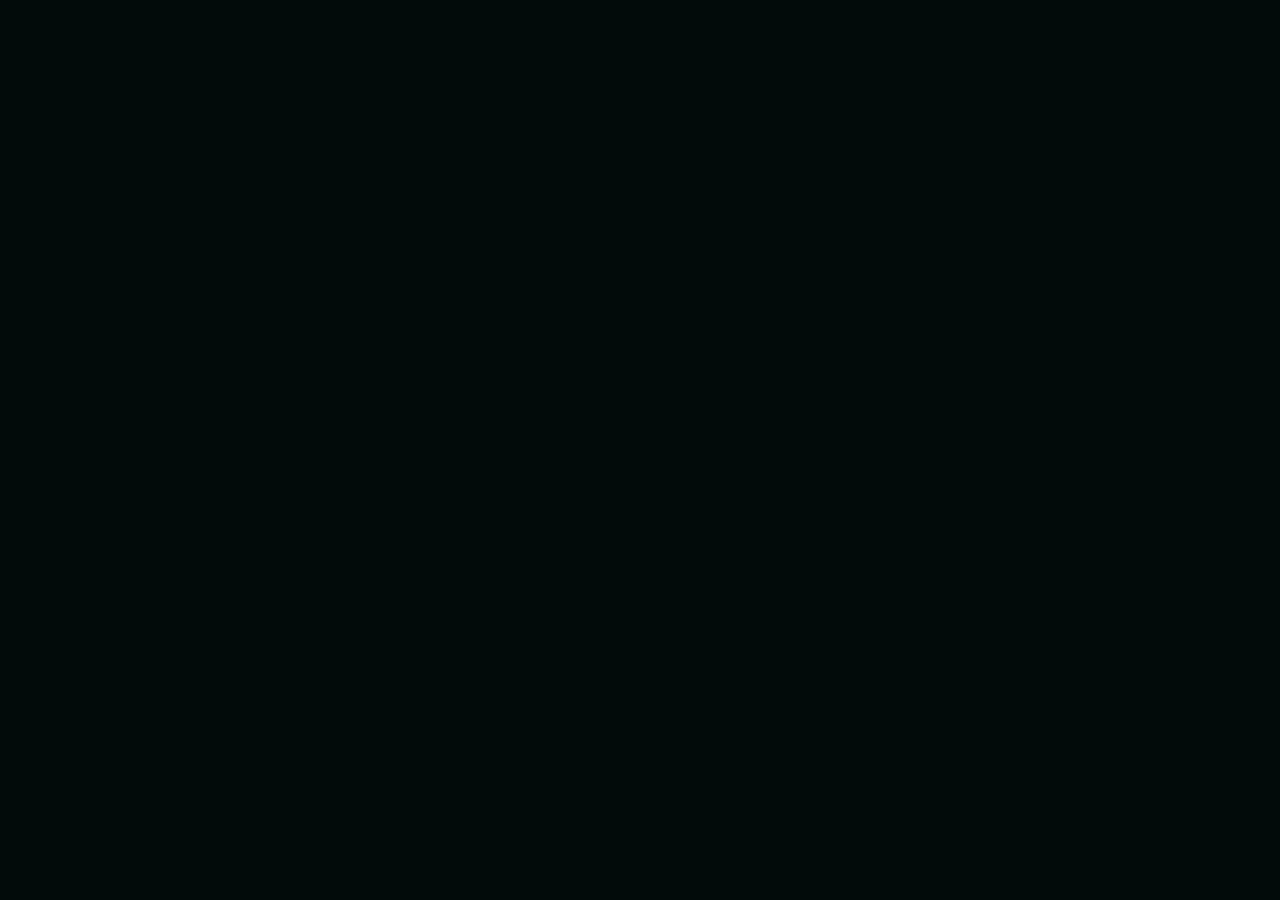
==== commit 730f7247: "Prepare Spotibai for Vercel deployment" ====
--- a/Website/Website/Dashboard/Dashboard.html
+++ b/Website/Website/Dashboard/Dashboard.html
@@ -5,6 +5,13 @@
   <meta name="viewport" content="width=device-width, initial-scale=1.0" />
   <meta name="theme-color" content="#020b09" />
   <title>Hope, Inc. ERP ? Dashboard</title>
+  <script>
+    window.spotibaiSupabaseReady = new Promise((resolve, reject) => {
+      window.addEventListener('spotibai:supabase-ready', event => resolve(event.detail), { once: true });
+      window.addEventListener('spotibai:supabase-error', event => reject(event.detail), { once: true });
+    });
+  </script>
+  <script type="module" src="../scripts/supabase-bridge.js"></script>
   <link rel="preconnect" href="https://fonts.googleapis.com" />
   <link rel="preconnect" href="https://fonts.gstatic.com" crossorigin />
   <link href="https://fonts.googleapis.com/css2?family=Inter:wght@400;500;600;700&display=swap" rel="stylesheet" />
@@ -12,10 +19,27 @@
   <style>
     body { background: #020b09; color: #f2faf7; }
     #landing { display: none !important; }
-    #dashboard { display: block; }
+    #dashboard { display: none !important; }
+    #dashboard.authenticated { display: block !important; }
+    #dashboardInitError { min-height: 100vh; display: grid; place-items: center; padding: 24px; }
+    #dashboardInitError[hidden] { display: none; }
+    .dashboard-init-error-card { width: min(100%, 520px); padding: 28px; border: 1px solid #285346; border-radius: 16px; background: #0c211b; }
+    .dashboard-init-error-card h1 { margin: 0 0 10px; font-size: 1.35rem; }
+    .dashboard-init-error-card p { margin: 0 0 20px; color: #b7c9c1; line-height: 1.55; }
+    .backend-status { position: fixed; z-index: 2000; right: 20px; bottom: 20px; max-width: 420px; padding: 14px 18px; border: 1px solid #285346; border-radius: 12px; background: #0c211b; color: #f2faf7; }
+    .backend-status[data-tone="error"] { border-color: #9c3d3d; background: #2a1212; }
+    .backend-status[hidden] { display: none; }
   </style>
 </head>
 <body class="dashboard-page">
+  <div class="backend-status" id="backendStatus" role="status" aria-live="polite" hidden></div>
+  <main id="dashboardInitError" role="alert" hidden>
+    <section class="dashboard-init-error-card">
+      <h1>Dashboard could not be loaded</h1>
+      <p id="dashboardInitErrorMessage">Please try again.</p>
+      <button type="button" class="btn btn-primary" onclick="window.location.reload()">Retry</button>
+    </section>
+  </main>
   <!-- ==================== DASHBOARD ==================== -->
   <div id="dashboard">
     <div class="dash-layout">
@@ -227,19 +251,24 @@
           <input type="hidden" id="custEditNo" value="" />
           <div class="form-group">
             <label for="custNo">Customer No.</label>
-            <input type="text" id="custNo" placeholder="e.g. C-001" required />
+            <input type="text" id="custNo" maxlength="5" placeholder="e.g. C0001" required />
           </div>
           <div class="form-group">
             <label for="custName">Customer Name</label>
-            <input type="text" id="custName" placeholder="Company or person name" required />
+            <input type="text" id="custName" maxlength="20" placeholder="Company or person name" required />
           </div>
           <div class="form-group">
             <label for="custAddress">Address</label>
-            <input type="text" id="custAddress" placeholder="Full address" required />
+            <input type="text" id="custAddress" maxlength="50" placeholder="Full address" required />
           </div>
           <div class="form-group">
             <label for="custPayterms">Payment Terms</label>
-            <input type="text" id="custPayterms" placeholder="e.g. Net 30, COD, Prepaid" required />
+            <select id="custPayterms" required style="width:100%;padding:11px 14px;border:1.5px solid var(--border);border-radius:8px;font-size:0.95rem;font-family:inherit;">
+              <option value="" disabled selected>Select payment terms</option>
+              <option value="COD">COD</option>
+              <option value="30D">30 days</option>
+              <option value="45D">45 days</option>
+            </select>
           </div>
           <div style="display:flex;gap:10px;margin-top:8px;">
             <button type="submit" class="btn btn-primary btn-full" id="customerSaveBtn">Save Customer</button>
@@ -247,6 +276,16 @@
           </div>
         </form>
       </div>
+    </div>
+  </div>
+
+  <div class="modal-overlay" id="customerDetailsModal">
+    <div class="modal modal-xl">
+      <div class="modal-header">
+        <div><h2 id="customerDetailsTitle">Customer Details</h2><p id="customerDetailsSub"></p></div>
+        <button class="modal-close" onclick="closeCustomerDetails()">&times;</button>
+      </div>
+      <div class="modal-body" id="customerDetailsBody"></div>
     </div>
   </div>
 
@@ -266,15 +305,22 @@
           <input type="hidden" id="prodEditCode" value="" />
           <div class="form-group">
             <label for="prodCode">Product Code</label>
-            <input type="text" id="prodCode" placeholder="e.g. P-001" required />
+            <input type="text" id="prodCode" maxlength="6" placeholder="e.g. AD0001" required />
           </div>
           <div class="form-group">
             <label for="prodDesc">Description</label>
-            <input type="text" id="prodDesc" placeholder="Product description" required />
+            <input type="text" id="prodDesc" maxlength="30" placeholder="Product description" required />
           </div>
           <div class="form-group">
             <label for="prodUnit">Unit</label>
-            <input type="text" id="prodUnit" placeholder="e.g. pcs, box, kg, liter" required />
+            <select id="prodUnit" required style="width:100%;padding:11px 14px;border:1.5px solid var(--border);border-radius:8px;font-size:0.95rem;font-family:inherit;">
+              <option value="" disabled selected>Select a unit</option>
+              <option value="pc">pc</option>
+              <option value="ea">ea</option>
+              <option value="mtr">mtr</option>
+              <option value="pkg">pkg</option>
+              <option value="ltr">ltr</option>
+            </select>
           </div>
           <div style="display:flex;gap:10px;margin-top:8px;">
             <button type="submit" class="btn btn-primary btn-full" id="productSaveBtn">Save Product</button>
@@ -309,7 +355,7 @@
           </div>
           <div class="form-group">
             <label for="priceUnitPrice">Unit Price</label>
-            <input type="number" id="priceUnitPrice" step="0.01" min="0" placeholder="0.00" required />
+            <input type="number" id="priceUnitPrice" step="0.01" min="0.01" max="99999999.99" placeholder="0.00" required />
           </div>
           <div style="display:flex;gap:10px;margin-top:8px;">
             <button type="submit" class="btn btn-primary btn-full" id="priceSaveBtn">Save Price</button>
@@ -392,16 +438,16 @@
         <form id="empForm" onsubmit="saveEmployee(event)">
           <input type="hidden" id="empEditNo" value="" />
           <div class="form-row">
-            <div class="form-group"><label>Employee No.</label><input type="text" id="empNo" required placeholder="E-001" /></div>
+            <div class="form-group"><label>Employee No.</label><input type="text" id="empNo" maxlength="5" required placeholder="00001" /></div>
             <div class="form-group"><label>Gender</label>
               <select id="empGender" required style="width:100%;padding:11px 14px;border:1.5px solid var(--border);border-radius:8px;font-size:0.95rem;font-family:inherit;">
-                <option value="M">Male</option><option value="F">Female</option><option value="O">Other</option>
+                <option value="M">Male</option><option value="F">Female</option>
               </select>
             </div>
           </div>
           <div class="form-row">
-            <div class="form-group"><label>First Name</label><input type="text" id="empFirst" required /></div>
-            <div class="form-group"><label>Last Name</label><input type="text" id="empLast" required /></div>
+            <div class="form-group"><label>First Name</label><input type="text" id="empFirst" maxlength="15" required /></div>
+            <div class="form-group"><label>Last Name</label><input type="text" id="empLast" maxlength="15" required /></div>
           </div>
           <div class="form-row">
             <div class="form-group"><label>Birth Date</label><input type="date" id="empBirth" required /></div>
@@ -428,8 +474,8 @@
         <div class="alert alert-error" id="jobError"></div>
         <form id="jobForm" onsubmit="saveJob(event)">
           <input type="hidden" id="jobEditCode" value="" />
-          <div class="form-group"><label>Job Code</label><input type="text" id="jobCode" required placeholder="J-001" /></div>
-          <div class="form-group"><label>Job Description</label><input type="text" id="jobDesc" required /></div>
+          <div class="form-group"><label>Job Code</label><input type="text" id="jobCode" maxlength="4" required placeholder="PR1" /></div>
+          <div class="form-group"><label>Job Description</label><input type="text" id="jobDesc" maxlength="20" required /></div>
           <div style="display:flex;gap:10px;margin-top:8px;">
             <button type="submit" class="btn btn-primary btn-full" id="jobSaveBtn">Save Job</button>
             <button type="button" class="btn btn-secondary" onclick="closeJobModal()" style="min-width:100px;">Cancel</button>
@@ -450,13 +496,30 @@
         <div class="alert alert-error" id="deptError"></div>
         <form id="deptForm" onsubmit="saveDept(event)">
           <input type="hidden" id="deptEditCode" value="" />
-          <div class="form-group"><label>Department Code</label><input type="text" id="deptCode" required placeholder="D-001" /></div>
-          <div class="form-group"><label>Department Name</label><input type="text" id="deptName" required /></div>
+          <div class="form-group"><label>Department Code</label><input type="text" id="deptCode" maxlength="3" required placeholder="ACT" /></div>
+          <div class="form-group"><label>Department Name</label><input type="text" id="deptName" maxlength="20" required /></div>
           <div style="display:flex;gap:10px;margin-top:8px;">
             <button type="submit" class="btn btn-primary btn-full" id="deptSaveBtn">Save Department</button>
             <button type="button" class="btn btn-secondary" onclick="closeDeptModal()" style="min-width:100px;">Cancel</button>
           </div>
         </form>
+      </div>
+    </div>
+  </div>
+
+  <div class="modal-overlay" id="departmentEmployeesModal">
+    <div class="modal modal-xl">
+      <div class="modal-header">
+        <div><h2 id="departmentEmployeesTitle">Department Employee History</h2><p id="departmentEmployeesSub"></p></div>
+        <button class="modal-close" onclick="closeDepartmentEmployees()">&times;</button>
+      </div>
+      <div class="modal-body">
+        <div class="data-table-wrap modal-body-scroll">
+          <table class="data-table">
+            <thead><tr><th>Employee</th><th>Job</th><th>Effective Date</th><th>Salary</th></tr></thead>
+            <tbody id="departmentEmployeesBody"></tbody>
+          </table>
+        </div>
       </div>
     </div>
   </div>
@@ -524,7 +587,7 @@
         <div class="alert alert-error" id="salesError"></div>
         <form id="salesForm" onsubmit="saveSale(event)">
           <input type="hidden" id="salesEditNo" value="" />
-          <div class="form-group"><label>Transaction No.</label><input type="text" id="salesTransNo" required placeholder="T-001" /></div>
+          <div class="form-group"><label>Transaction No.</label><input type="text" id="salesTransNo" maxlength="8" required placeholder="TR000001" /></div>
           <div class="form-group"><label>Sales Date</label><input type="date" id="salesDate" required /></div>
           <div class="form-group"><label>Customer</label>
             <select id="salesCustNo" required style="width:100%;padding:11px 14px;border:1.5px solid var(--border);border-radius:8px;font-size:0.95rem;font-family:inherit;"></select>
@@ -535,6 +598,33 @@
           <div style="display:flex;gap:10px;margin-top:8px;">
             <button type="submit" class="btn btn-primary btn-full" id="salesSaveBtn">Save Sale</button>
             <button type="button" class="btn btn-secondary" onclick="closeSalesModal()" style="min-width:100px;">Cancel</button>
+          </div>
+        </form>
+      </div>
+    </div>
+  </div>
+
+  <div class="modal-overlay" id="paymentModal">
+    <div class="modal modal-lg">
+      <div class="modal-header">
+        <div><h2 id="paymentModalTitle">Add Payment</h2><p>Payment record linked to a sales transaction</p></div>
+        <button class="modal-close" onclick="closePaymentModal()">&times;</button>
+      </div>
+      <div class="modal-body">
+        <div class="alert alert-error" id="paymentError"></div>
+        <form id="paymentForm" onsubmit="savePayment(event)">
+          <input type="hidden" id="paymentEditNo" value="" />
+          <div class="form-group"><label for="paymentOrNo">Receipt No.</label><input type="text" id="paymentOrNo" maxlength="8" required placeholder="OR000001" /></div>
+          <div class="form-row">
+            <div class="form-group"><label for="paymentDate">Payment Date</label><input type="date" id="paymentDate" required /></div>
+            <div class="form-group"><label for="paymentAmount">Amount</label><input type="number" id="paymentAmount" min="0" max="99999999.99" step="0.01" required /></div>
+          </div>
+          <div class="form-group"><label for="paymentTransNo">Sales Transaction</label>
+            <select id="paymentTransNo" style="width:100%;padding:11px 14px;border:1.5px solid var(--border);border-radius:8px;font-size:0.95rem;font-family:inherit;"></select>
+          </div>
+          <div style="display:flex;gap:10px;margin-top:8px;">
+            <button type="submit" class="btn btn-primary btn-full" id="paymentSaveBtn">Save Payment</button>
+            <button type="button" class="btn btn-secondary" onclick="closePaymentModal()" style="min-width:100px;">Cancel</button>
           </div>
         </form>
       </div>
@@ -593,7 +683,6 @@
     <div class="modal profile-panel-modal">
       <div class="profile-panel-header">
         <div class="profile-panel-user">
-          <div class="profile-panel-avatar" id="profileHeaderAvatar">S</div>
           <div class="profile-panel-meta">
             <div class="profile-panel-name" id="profileHeaderName">User</div>
             <div class="profile-panel-email" id="profileHeaderEmail"></div>
@@ -609,7 +698,10 @@
           <div class="profile-panel-main">
             <div class="profile-image-stack">
               <div class="profile-main-avatar" id="profileMainAvatar">S</div>
-              <button type="button" class="profile-camera-button" aria-label="Change profile picture">◌</button>
+              <button type="button" class="profile-avatar-edit" id="profileAvatarButton" aria-label="Change profile picture">
+                <svg viewBox="0 0 24 24" aria-hidden="true"><path d="m16.5 3.5 4 4M4 20l4.3-.9L19.6 7.8a2.1 2.1 0 0 0-3-3L5.3 16.1 4 20Z"></path></svg>
+              </button>
+              <input type="file" id="profileAvatarInput" accept="image/png,image/jpeg,image/webp" hidden />
             </div>
 
             <div class="profile-form-area">
@@ -655,12 +747,38 @@
           </div>
 
           <div class="profile-panel-footer">
+            <div class="alert alert-success" id="profileSuccess" hidden>Profile updated.</div>
             <button type="button" class="btn btn-secondary profile-cancel-btn" onclick="closeModal('profile')">Cancel</button>
             <button type="submit" class="btn btn-primary profile-save-btn">Save Changes</button>
           </div>
         </form>
       </div>
     </div>
+  </div>
+
+  <div class="modal-overlay avatar-crop-overlay" id="avatarCropModal" aria-hidden="true">
+    <section class="avatar-crop-dialog" role="dialog" aria-modal="true" aria-labelledby="avatarCropTitle">
+      <header class="avatar-crop-header">
+        <h2 id="avatarCropTitle">Edit Profile Picture</h2>
+        <button type="button" class="avatar-crop-close" id="avatarCropClose" aria-label="Close image editor">&times;</button>
+      </header>
+      <div class="avatar-crop-stage" id="avatarCropStage">
+        <img id="avatarCropImage" alt="Profile picture crop preview" draggable="false" />
+        <div class="avatar-crop-circle" aria-hidden="true"></div>
+      </div>
+      <div class="avatar-crop-zoom">
+        <span aria-hidden="true">−</span>
+        <input type="range" id="avatarCropZoom" min="1" max="3" step="0.01" value="1" aria-label="Zoom profile picture" />
+        <span aria-hidden="true">+</span>
+      </div>
+      <footer class="avatar-crop-footer">
+        <button type="button" class="avatar-crop-reset" id="avatarCropReset">Reset</button>
+        <div>
+          <button type="button" class="btn btn-secondary" id="avatarCropCancel">Cancel</button>
+          <button type="button" class="btn btn-primary" id="avatarCropApply">Apply</button>
+        </div>
+      </footer>
+    </section>
   </div>
 
   <!-- ==================== USER MGMT: ADD/EDIT USER MODAL ==================== -->
@@ -761,6 +879,7 @@
       'reports.allEmployees': 'All Employees',
       'reports.empJobHistory': 'Employee Job History',
       'reports.topSales': 'Top Sales',
+      'reports.payment': 'Payment Report',
     };
     const PERM_GROUPS = [
       { key: 'customers', label: 'Customer Management', view: 'customers.view',
@@ -774,11 +893,11 @@
         items: ['sales.add','sales.edit','sales.delete','sales.detailView','sales.detailAdd','sales.detailEdit','sales.detailDelete'] },
       { key: 'reports', label: 'Reports', view: 'reports.view',
         items: ['reports.topCustomers','reports.productMaster','reports.topProducts','reports.activeEmployees',
-                'reports.allEmployees','reports.empJobHistory','reports.topSales'] },
+                'reports.allEmployees','reports.empJobHistory','reports.topSales','reports.payment'] },
     ];
     function fullPerms() {
       const p = {};
-      Object.keys(ALL_PERMS).forEach(k => p[k] = true);
+      Object.keys(ALL_PERMS).forEach(k => p[k] = k !== 'reports.payment');
       return p;
     }
     function emptyPerms() {
@@ -786,58 +905,19 @@
       Object.keys(ALL_PERMS).forEach(k => p[k] = false);
       return p;
     }
-    // Sample user: customers + products view/add/edit, no delete, limited reports
-    function sampleUserPerms() {
-      const p = emptyPerms();
-      ['customers.view','customers.add','customers.edit',
-       'products.view','products.add','products.edit',
-       'sales.view','sales.detailView',
-       'reports.view','reports.productMaster','reports.topSales'].forEach(k => p[k] = true);
-      return p;
-    }
-
-    const DEFAULT_USERS = [
-      { email: 'superadmin@hope.com', firstName: 'Sarah', lastName: 'Chen', role: 'superadmin', status: 'active', perms: fullPerms() },
-      { email: 'ceo@hope.com',        firstName: 'Michael', lastName: 'Reyes', role: 'superadmin', status: 'active', perms: fullPerms() },
-    ];
-    const LEGACY_DEMO_ACCOUNT_EMAILS = new Set([
-      'admin@hope.com',
-      'manager@hope.com',
-      'user@hope.com'
-    ]);
-
-    let memoryUsers = null;
+    let memoryUsers = [];
 
     function getUsers() {
-      try {
-        const stored = localStorage.getItem('hope_erp_users_v3');
-        if (stored) {
-          const users = [...DEFAULT_USERS];
-          JSON.parse(stored).forEach(savedUser => {
-            if (LEGACY_DEMO_ACCOUNT_EMAILS.has(savedUser.email.toLowerCase())) return;
-            if (!savedUser.perms) {
-              savedUser.perms = savedUser.role === 'admin' ? fullPerms() : emptyPerms();
-            }
-            const index = users.findIndex(user => user.email.toLowerCase() === savedUser.email.toLowerCase());
-            if (index >= 0) users[index] = savedUser;
-            else users.push(savedUser);
-          });
-          localStorage.setItem('hope_erp_users_v3', JSON.stringify(users));
-          return users;
-        }
-        localStorage.setItem('hope_erp_users_v3', JSON.stringify(DEFAULT_USERS));
-        return [...DEFAULT_USERS];
-      } catch (e) {
-        if (!memoryUsers) memoryUsers = [...DEFAULT_USERS];
-        return memoryUsers;
-      }
+      return memoryUsers;
     }
     function saveUsers(users) {
-      try { localStorage.setItem('hope_erp_users_v3', JSON.stringify(users)); }
-      catch (e) { memoryUsers = users; }
+      memoryUsers = users;
     }
     function findUser(email) {
       return getUsers().find(u => u.email.toLowerCase() === email.toLowerCase());
+    }
+    function findUserById(id) {
+      return getUsers().find(user => user.id === id);
     }
     function upsertUser(user) {
       const users = getUsers();
@@ -850,18 +930,322 @@
     function can(perm) {
       if (!currentUser) return false;
       if (currentUser.role === 'superadmin') return true;
-      const u = findUser(currentUser.email);
-      if (!u || !u.perms) return false;
       const separator = perm.indexOf('.');
       if (separator > 0) {
         const module = perm.slice(0, separator);
         const moduleView = `${module}.view`;
-        if (perm !== moduleView && !u.perms[moduleView]) return false;
-      }
-      return !!u.perms[perm];
+        if (perm !== moduleView && !currentUser.perms?.[moduleView]) return false;
+      }
+      return !!currentUser.perms?.[perm];
     }
     function canModule(mod) {
       return can(mod + '.view');
+    }
+
+    const DATABASE_TABLES = {
+      customers: {
+        table: 'customer',
+        key: ['custNo'],
+        permission: 'customers.view',
+        columns: { custno: 'custNo', custname: 'custName', address: 'address', payterm: 'payterms', is_deleted: 'isDeleted', stamp: 'stamp' }
+      },
+      products: {
+        table: 'product',
+        key: ['prodCode'],
+        permission: 'products.view',
+        columns: { prodcode: 'prodCode', description: 'description', unit: 'unit', is_deleted: 'isDeleted', stamp: 'stamp' }
+      },
+      prices: {
+        table: 'pricehist',
+        key: ['effDate', 'prodCode'],
+        permission: 'products.view',
+        columns: { effdate: 'effDate', prodcode: 'prodCode', unitprice: 'unitPrice', is_deleted: 'isDeleted', stamp: 'stamp' }
+      },
+      employees: {
+        table: 'employee',
+        key: ['empNo'],
+        permission: 'hr.view',
+        columns: { empno: 'empNo', lastname: 'lastName', firstname: 'firstName', gender: 'gender', birthdate: 'birthDate', hiredate: 'hireDate', sepdate: 'sepDate', is_deleted: 'isDeleted', stamp: 'stamp' }
+      },
+      departments: {
+        table: 'department',
+        key: ['deptCode'],
+        permission: 'hr.view',
+        columns: { deptcode: 'deptCode', deptname: 'deptName', is_deleted: 'isDeleted', stamp: 'stamp' }
+      },
+      jobs: {
+        table: 'job',
+        key: ['jobCode'],
+        permission: 'hr.view',
+        columns: { jobcode: 'jobCode', jobdesc: 'jobDesc', is_deleted: 'isDeleted', stamp: 'stamp' }
+      },
+      jobHistory: {
+        table: 'jobhistory',
+        key: ['empNo', 'jobCode', 'effDate'],
+        permission: 'hr.jhView',
+        columns: { empno: 'empNo', jobcode: 'jobCode', effdate: 'effDate', salary: 'salary', deptcode: 'deptCode', is_deleted: 'isDeleted', stamp: 'stamp' }
+      },
+      sales: {
+        table: 'sales',
+        key: ['transNo'],
+        permission: 'sales.view',
+        columns: { transno: 'transNo', salesdate: 'salesDate', custno: 'custNo', empno: 'empNo', is_deleted: 'isDeleted', stamp: 'stamp' }
+      },
+      saleDetails: {
+        table: 'salesdetail',
+        key: ['transNo', 'prodCode'],
+        permission: 'sales.detailView',
+        columns: { transno: 'transNo', prodcode: 'prodCode', quantity: 'quantity', is_deleted: 'isDeleted', stamp: 'stamp' }
+      },
+      payments: {
+        table: 'payment',
+        key: ['orNo'],
+        permission: 'sales.view',
+        columns: { orno: 'orNo', paydate: 'payDate', amount: 'amount', transno: 'transNo', is_deleted: 'isDeleted', stamp: 'stamp' }
+      }
+    };
+    const databaseCache = {
+      customers: [],
+      products: [],
+      prices: [],
+      employees: [],
+      departments: [],
+      jobs: [],
+      jobHistory: [],
+      sales: [],
+      saleDetails: [],
+      payments: [],
+      activity: []
+    };
+    const databaseSnapshots = Object.create(null);
+    const databaseQueues = Object.create(null);
+    let activePage = 'dashboard';
+    let backendStatusTimer = null;
+    let activeAvatarFile = null;
+    let activeAvatarObjectUrl = null;
+    let avatarCropBitmap = null;
+    let avatarCropObjectUrl = null;
+    let avatarCropZoom = 1;
+    let avatarCropOffsetX = 0;
+    let avatarCropOffsetY = 0;
+    let avatarCropDrag = null;
+    let databaseConnected = false;
+
+    function discardPendingAvatar() {
+      activeAvatarFile = null;
+      if (activeAvatarObjectUrl) {
+        URL.revokeObjectURL(activeAvatarObjectUrl);
+        activeAvatarObjectUrl = null;
+      }
+      closeAvatarCrop(false);
+    }
+
+    function showBackendStatus(message, tone) {
+      const status = document.getElementById('backendStatus');
+      if (!status) return;
+      status.textContent = message;
+      status.dataset.tone = tone || 'info';
+      status.hidden = false;
+      window.clearTimeout(backendStatusTimer);
+      backendStatusTimer = window.setTimeout(() => { status.hidden = true; }, 7000);
+    }
+
+    function profileFromDatabase(row) {
+      return {
+        id: row.id,
+        email: row.email,
+        firstName: row.first_name || '',
+        lastName: row.last_name || '',
+        phone: row.phone || '',
+        role: row.role,
+        status: row.account_status,
+        perms: row.permissions || {},
+        avatarPath: row.avatar_path || null
+      };
+    }
+
+    async function refreshUserProfiles(client) {
+      const { data, error } = await client.from('profiles')
+        .select('id,email,first_name,last_name,phone,role,account_status,permissions,avatar_path')
+        .order('created_at', { ascending: true });
+      if (error) throw error;
+      memoryUsers = data.map(profileFromDatabase);
+    }
+
+    function recordFromDatabase(definition, row) {
+      const result = {};
+      Object.entries(definition.columns).forEach(([column, property]) => {
+        result[property] = row[column];
+      });
+      if (result.isDeleted == null) result.isDeleted = false;
+      return result;
+    }
+
+    function recordForDatabase(definition, record) {
+      const result = {};
+      Object.entries(definition.columns).forEach(([column, property]) => {
+        if (property === 'stamp' || record[property] === undefined) return;
+        result[column] = property === 'isDeleted' ? Boolean(record[property]) : record[property];
+      });
+      return result;
+    }
+
+    function recordKey(definition, record) {
+      return definition.key.map(key => String(record[key] ?? '')).join('|');
+    }
+
+    function setDatabaseCache(name, records, snapshot) {
+      databaseCache[name] = records;
+      databaseSnapshots[name] = snapshot || structuredClone(records);
+      switch (name) {
+        case 'customers': memoryCustomers = records; break;
+        case 'products': memoryProducts = records; break;
+        case 'prices': memoryPrices = records; break;
+        case 'employees': _mE.v = records; break;
+        case 'departments': _mD.v = records; break;
+        case 'jobs': _mJ.v = records; break;
+        case 'jobHistory': _mH.v = records; break;
+        case 'sales': _mS.v = records; break;
+        case 'saleDetails': _mSD.v = records; break;
+        case 'payments': _mP.v = records; break;
+      }
+    }
+
+    async function fetchDatabaseTable(client, name, definition) {
+      if (!can(definition.permission)) {
+        setDatabaseCache(name, [], []);
+        console.info('Dashboard table load skipped:', definition.table);
+        console.info('Dashboard table permission allowed:', false);
+        return;
+      }
+      console.info('Dashboard table load started:', definition.table);
+      const data = [];
+      for (let offset = 0; ; offset += 1000) {
+        const { data: page, error } = await client.schema('public').from(definition.table)
+          .select('*')
+          .range(offset, offset + 999);
+        if (error) {
+          console.error('Dashboard table query failed:', definition.table);
+          console.error('Dashboard table query HTTP status:', error.status || error.statusCode || null);
+          console.error('Dashboard table query error code:', error.code || null);
+          console.error('Dashboard table query error message:', error.message || null);
+          throw error;
+        }
+        data.push(...page);
+        if (page.length < 1000) break;
+      }
+      const records = data.map(row => recordFromDatabase(definition, row));
+      setDatabaseCache(name, records);
+      console.info('Dashboard table query returned rows:', definition.table, records.length);
+      if (name === 'employees') {
+        console.info('Employee array length after database loading:', getEmployees().length);
+      }
+    }
+
+    async function loadDashboardData(client) {
+      console.info('Dashboard business data load started.');
+      await refreshUserProfiles(client);
+
+      for (const [name, definition] of Object.entries(DATABASE_TABLES)) {
+        await fetchDatabaseTable(client, name, definition);
+      }
+
+      const { data: activity, error: activityError } = await client.from('audit_log')
+        .select('audit_id,table_name,action,record_key,new_values,action_by,action_at')
+        .order('action_at', { ascending: false })
+        .limit(50);
+      if (activityError) throw activityError;
+      databaseCache.activity = activity;
+      databaseConnected = true;
+      console.info('Dashboard business data load completed.');
+    }
+
+    async function refreshDashboardActivity(client) {
+      const { data, error } = await client.from('audit_log')
+        .select('audit_id,table_name,action,record_key,new_values,action_by,action_at')
+        .order('action_at', { ascending: false })
+        .limit(50);
+      if (error) throw error;
+      databaseCache.activity = data;
+    }
+
+    async function saveManagedUser(user) {
+      const client = await window.spotibaiSupabaseReady;
+      const { error } = await client.rpc('manage_profile', {
+        target_user_id: user.id,
+        new_role: user.role,
+        new_status: user.status,
+        new_permissions: user.perms || {},
+        new_first_name: user.firstName,
+        new_last_name: user.lastName || ''
+      });
+      if (error) throw error;
+      await refreshUserProfiles(client);
+    }
+
+    async function persistDatabaseCollection(name, records) {
+      const client = await window.spotibaiSupabaseReady;
+      const definition = DATABASE_TABLES[name];
+      const before = databaseSnapshots[name] || [];
+      const previousByKey = new Map(before.map(record => [recordKey(definition, record), record]));
+      const currentByKey = new Map(records.map(record => [recordKey(definition, record), record]));
+      const changed = [...currentByKey.entries()].filter(([key, record]) => {
+        const previous = previousByKey.get(key);
+        return !previous || JSON.stringify(recordForDatabase(definition, previous))
+          !== JSON.stringify(recordForDatabase(definition, record));
+      });
+
+      for (const [key, record] of changed) {
+        const row = recordForDatabase(definition, record);
+        let query = client.from(definition.table);
+        if (previousByKey.has(key)) {
+          query = query.update(row);
+          definition.key.forEach(property => {
+            const column = Object.keys(definition.columns).find(item => definition.columns[item] === property);
+            query = query.eq(column, record[property]);
+          });
+        } else {
+          query = query.insert(row);
+        }
+        const { data, error } = await query.select('*').single();
+        if (error) throw error;
+        const saved = recordFromDatabase(definition, data);
+        const index = records.findIndex(item => recordKey(definition, item) === key);
+        if (index >= 0) records[index] = saved;
+      }
+
+      setDatabaseCache(name, records);
+      await refreshDashboardActivity(client);
+      if (activePage === 'dashboard') renderDashboardHome();
+      else navigateTo(activePage);
+      showBackendStatus('Changes saved to Supabase.', 'success');
+    }
+
+    function saveDatabaseCollection(name, records) {
+      setDatabaseCache(name, records, databaseSnapshots[name] || []);
+      const previousQueue = databaseQueues[name] || Promise.resolve();
+      const task = previousQueue.then(() => persistDatabaseCollection(name, records));
+      databaseQueues[name] = task.catch(() => {});
+      task.catch(async error => {
+        console.error(`Unable to save ${name} to Supabase.`, error);
+        showBackendStatus(error.message || `Unable to save ${name}.`, 'error');
+        try {
+          const client = await window.spotibaiSupabaseReady;
+          await fetchDatabaseTable(client, name, DATABASE_TABLES[name]);
+          if (activePage !== 'dashboard') navigateTo(activePage);
+          else renderDashboardHome();
+        } catch (refreshError) {
+          console.error(`Unable to reload ${name} after a failed save.`, refreshError);
+          showBackendStatus(refreshError.message || 'The database state could not be refreshed.', 'error');
+        }
+      });
+    }
+
+    async function refreshProfileAvatar(client, path) {
+      if (!path) return '';
+      const { data, error } = await client.storage.from('avatars').createSignedUrl(path, 3600);
+      if (error) throw error;
+      return data.signedUrl;
     }
 
     // ========== Current user state ==========
@@ -876,6 +1260,7 @@
     function closeModal(name) {
       const modal = document.getElementById(name + 'Modal');
       if (modal) modal.classList.remove('active');
+      if (name === 'profile') discardPendingAvatar();
       // Also clear any leftover active modals
       const anyActive = document.querySelector('.modal-overlay.active');
       if (!anyActive) document.body.style.overflow = '';
@@ -930,11 +1315,16 @@
       overlay.addEventListener('click', (e) => {
         if (e.target !== overlay) return;
         if (overlay.id === 'confirmDeleteModal') closeDeleteConfirmation();
+        else if (overlay.id === 'avatarCropModal') closeAvatarCrop();
         else closeModal(overlay.id.replace('Modal', ''));
       });
     });
     document.addEventListener('keydown', (e) => {
       if (e.key === 'Escape') {
+        if (document.getElementById('avatarCropModal').classList.contains('active')) {
+          closeAvatarCrop();
+          return;
+        }
         if (document.getElementById('confirmDeleteModal').classList.contains('active')) {
           closeDeleteConfirmation();
           return;
@@ -955,136 +1345,29 @@
     }
 
     // ========== Auth handlers ==========
-    function handleLogin(e) {
+    async function handleLogin(e) {
       if (e) e.preventDefault();
+      const email = document.getElementById('loginEmail').value.trim();
+      const password = document.getElementById('loginPassword').value;
+      const errorEl = document.getElementById('loginError');
       try {
-        const email = document.getElementById('loginEmail').value.trim();
-        const password = document.getElementById('loginPassword').value;
-        const errorEl = document.getElementById('loginError');
-
-        if (!email || !password) {
-          errorEl.textContent = 'Please fill in all fields.';
-          errorEl.classList.add('show');
-          return;
-        }
-
-        let user = findUser(email);
-
-        if (!user) {
-          errorEl.textContent = 'No account exists for this email. Ask an administrator to create one.';
-          errorEl.classList.add('show');
-          return;
-        }
-
-        // Normalize legacy users missing status/perms
-        if (!user.status) user.status = 'active';
-        if (!user.perms) {
-          user.perms = (user.role === 'superadmin' || user.role === 'admin') ? fullPerms() : sampleUserPerms();
-          upsertUser(user);
-        }
-
-        if (user.status === 'blocked') {
-          errorEl.textContent = 'This account is blocked. Contact an administrator.';
-          errorEl.classList.add('show');
-          return;
-        }
-        if (user.status === 'pending') {
-          errorEl.textContent = 'This account is pending approval. Contact an administrator.';
-          errorEl.classList.add('show');
-          return;
-        }
-        if (user.status === 'disapproved') {
-          errorEl.textContent = 'This registration was not approved.';
-          errorEl.classList.add('show');
-          return;
-        }
-
-        currentUser = {
-          email: user.email,
-          name: (user.firstName + ' ' + (user.lastName || '')).trim(),
-          role: user.role,
-          firstName: user.firstName || 'User'
-        };
-
-        // Close ALL modals and show dashboard
-        ['login', 'register', 'reset'].forEach(n => {
-          const m = document.getElementById(n + 'Modal');
-          if (m) m.classList.remove('active');
-        });
-        document.body.style.overflow = '';
-        showDashboard();
-      } catch (err) {
-        console.error('Login error:', err);
-        const errorEl = document.getElementById('loginError');
-        if (errorEl) {
-          errorEl.textContent = 'Login failed: ' + err.message;
-          errorEl.classList.add('show');
-        }
+        const client = await window.spotibaiSupabaseReady;
+        const { error } = await client.auth.signInWithPassword({ email, password });
+        if (error) throw error;
+        window.location.reload();
+      } catch (error) {
+        console.error('Login failed.', error);
+        errorEl.textContent = error.message || 'Unable to sign in.';
+        errorEl.classList.add('show');
       }
     }
 
     function handleRegister(e) {
       if (e) e.preventDefault();
-      try {
-        const firstName = document.getElementById('regFirstName').value.trim();
-        const lastName = document.getElementById('regLastName').value.trim();
-        const email = document.getElementById('regEmail').value.trim();
-        const errorEl = document.getElementById('registerError');
-        const successEl = document.getElementById('registerSuccess');
-
-        errorEl.classList.remove('show');
-        successEl.classList.remove('show');
-
-        if (!firstName || !lastName || !email) {
-          errorEl.textContent = 'Please fill in all fields.';
-          errorEl.classList.add('show');
-          return;
-        }
-
-        if (findUser(email)) {
-          errorEl.textContent = 'An account with this email already exists. Please sign in.';
-          errorEl.classList.add('show');
-          return;
-        }
-
-        const newUser = { email, firstName, lastName, role: 'user', status: 'pending', perms: emptyPerms() };
-        upsertUser(newUser);
-
-        successEl.textContent = 'Registration submitted. An admin must approve your account before you can sign in.';
-        successEl.classList.add('show');
-        document.getElementById('registerForm').reset();
-        return; // do not auto-login pending users
-
-        currentUser = {
-          email,
-          name: firstName + ' ' + lastName,
-          role: 'user',
-          firstName
-        };
-
-        successEl.textContent = `Account created for ${firstName}! Signing you in...`;
-        successEl.classList.add('show');
-        document.getElementById('registerForm').reset();
-
-        setTimeout(() => {
-          ['login', 'register', 'reset'].forEach(n => {
-            const m = document.getElementById(n + 'Modal');
-            if (m) m.classList.remove('active');
-          });
-          document.body.style.overflow = '';
-          showDashboard();
-        }, 800);
-      } catch (err) {
-        console.error('Register error:', err);
-        const errorEl = document.getElementById('registerError');
-        if (errorEl) {
-          errorEl.textContent = 'Registration failed: ' + err.message;
-          errorEl.classList.add('show');
-        }
-      }
-    }
-
-    function handleReset(e) {
+      window.location.assign('../Login/Login.html?mode=signup');
+    }
+
+    async function handleReset(e) {
       e.preventDefault();
       const email = document.getElementById('resetEmail').value.trim();
       const errorEl = document.getElementById('resetError');
@@ -1098,34 +1381,31 @@
         errorEl.classList.add('show');
         return;
       }
-      successEl.textContent = `If an account exists for ${email}, a reset link has been sent.`;
-      successEl.classList.add('show');
-      document.getElementById('resetForm').reset();
-    }
-
-    function handleGoogleSignIn() {
       try {
-        const email = 'google.user@gmail.com';
-        let user = findUser(email);
-        if (!user) {
-          user = { email, firstName: 'Google', lastName: 'User', role: 'user' };
-          upsertUser(user);
-        }
-        currentUser = {
-          email: user.email,
-          name: user.firstName + ' ' + user.lastName,
-          role: user.role,
-          firstName: user.firstName
-        };
-        ['login', 'register', 'reset'].forEach(n => {
-          const m = document.getElementById(n + 'Modal');
-          if (m) m.classList.remove('active');
+        const client = await window.spotibaiSupabaseReady;
+        const redirectTo = new URL('../Login/Login.html?mode=recovery', window.location.href).href;
+        const { error } = await client.auth.resetPasswordForEmail(email, { redirectTo });
+        if (error) throw error;
+        successEl.textContent = 'If an account exists for that email, a recovery link has been sent.';
+        successEl.classList.add('show');
+      } catch (error) {
+        console.error('Password recovery request failed.', error);
+        errorEl.textContent = error.message || 'Unable to send a password recovery email.';
+        errorEl.classList.add('show');
+      }
+    }
+
+    async function handleGoogleSignIn() {
+      try {
+        const client = await window.spotibaiSupabaseReady;
+        const { error } = await client.auth.signInWithOAuth({
+          provider: 'google',
+          options: { redirectTo: window.location.href }
         });
-        document.body.style.overflow = '';
-        showDashboard();
-      } catch (err) {
-        console.error('Google sign-in error:', err);
-        alert('Sign-in failed: ' + err.message);
+        if (error) throw error;
+      } catch (error) {
+        console.error('Google sign-in failed.', error);
+        showBackendStatus(error.message || 'Google sign-in is unavailable.', 'error');
       }
     }
 
@@ -1138,17 +1418,24 @@
       });
       document.body.style.overflow = '';
 
-      document.getElementById('dashboard').style.display = 'block';
-      document.getElementById('dashboard').classList.add('dashboard-home-active');
+      document.getElementById('dashboard').classList.add('authenticated', 'dashboard-home-active');
       renderSidebar();
       renderDashboardHome();
       updateUserInfo();
     }
 
-    function logout() {
+    async function logout() {
       closeHeaderPopovers();
-      currentUser = null;
-      window.location.assign('../Homepage/index.html');
+      try {
+        const client = await window.spotibaiSupabaseReady;
+        const { error } = await client.auth.signOut();
+        if (error) throw error;
+        currentUser = null;
+        window.location.assign('../Homepage/index.html');
+      } catch (error) {
+        console.error('Sign out failed.', error);
+        showBackendStatus(error.message || 'Unable to sign out. Please try again.', 'error');
+      }
     }
 
     function updateUserInfo() {
@@ -1167,26 +1454,37 @@
 
       if (userName) userName.textContent = currentUser.name;
       if (userRoleLabel) userRoleLabel.textContent = currentUser.role;
-      if (userAvatar) userAvatar.textContent = firstLetter;
-      if (profileName) profileName.textContent = currentUser.firstName;
+      if (userAvatar) applyAvatar(userAvatar, currentUser.avatarUrl, firstLetter);
+      if (profileName) profileName.textContent = currentUser.name || currentUser.firstName || 'User';
       if (profileRole) profileRole.textContent = currentUser.role === 'superadmin' ? 'Super Admin' : currentUser.role === 'admin' ? 'Administrator' : 'User';
-      if (profileAvatar) profileAvatar.textContent = firstLetter;
+      if (profileAvatar) applyAvatar(profileAvatar, currentUser.avatarUrl, firstLetter);
       if (profileMenuName) profileMenuName.textContent = currentUser.name;
       if (profileMenuEmail) profileMenuEmail.textContent = currentUser.email;
-      if (profileMenuAvatar) profileMenuAvatar.textContent = firstLetter;
+      if (profileMenuAvatar) applyAvatar(profileMenuAvatar, currentUser.avatarUrl, firstLetter);
       if (manageUsersAction) manageUsersAction.hidden = currentUser.role === 'user';
+    }
+
+    function applyAvatar(element, imageUrl, fallback) {
+      if (!element) return;
+      if (!imageUrl) {
+        element.replaceChildren(document.createTextNode(fallback));
+        return;
+      }
+      const image = document.createElement('img');
+      image.src = imageUrl;
+      image.alt = '';
+      image.referrerPolicy = 'no-referrer';
+      image.style.width = '100%';
+      image.style.height = '100%';
+      image.style.objectFit = 'cover';
+      element.replaceChildren(image);
     }
 
     function openProfileEditor() {
       closeHeaderPopovers();
       if (!currentUser) return;
-      const user = findUser(currentUser.email) || {
-        firstName: currentUser.firstName || '',
-        lastName: currentUser.lastName || '',
-        email: currentUser.email,
-        role: currentUser.role,
-        status: 'active'
-      };
+      discardPendingAvatar();
+      const user = findUser(currentUser.email) || currentUser;
       const roleLabel = currentUser.role === 'superadmin' ? 'Super Admin' : currentUser.role === 'admin' ? 'Administrator' : 'User';
       document.getElementById('profileFirstName').value = user.firstName || '';
       document.getElementById('profileLastName').value = user.lastName || '';
@@ -1199,17 +1497,195 @@
       document.getElementById('profileHeaderName').textContent = `${(user.firstName || currentUser.firstName || 'User')} ${(user.lastName || '').trim()}`.trim() || 'User';
       document.getElementById('profileHeaderEmail').textContent = user.email || currentUser.email || '';
       document.getElementById('profileHeaderRole').textContent = roleLabel;
-      document.getElementById('profileHeaderAvatar').textContent = ((user.firstName || currentUser.firstName || 'U').charAt(0) || 'U').toUpperCase();
-      document.getElementById('profileMainAvatar').textContent = ((user.firstName || currentUser.firstName || 'U').charAt(0) || 'U').toUpperCase();
+      const firstLetter = ((user.firstName || currentUser.firstName || 'U').charAt(0) || 'U').toUpperCase();
+      applyAvatar(document.getElementById('profileMainAvatar'), currentUser.avatarUrl, firstLetter);
+      document.getElementById('profileAvatarInput').value = '';
+      document.getElementById('profileSuccess').hidden = true;
       document.getElementById('profileError').classList.remove('show');
       document.getElementById('profileError').textContent = '';
       document.getElementById('profileModal').classList.add('active');
       document.body.style.overflow = 'hidden';
     }
 
-    function saveProfile(event) {
+    document.getElementById('profileAvatarButton').addEventListener('click', () => {
+      document.getElementById('profileAvatarInput').click();
+    });
+    document.getElementById('profileAvatarInput').addEventListener('change', event => {
+      const file = event.target.files?.[0];
+      if (!file) return;
+      if (!['image/png', 'image/jpeg', 'image/webp'].includes(file.type) || file.size > 5 * 1024 * 1024) {
+        const errorEl = document.getElementById('profileError');
+        errorEl.textContent = 'Choose a PNG, JPEG, or WebP image smaller than 5 MB.';
+        errorEl.classList.add('show');
+        event.target.value = '';
+        return;
+      }
+      openAvatarCrop(file);
+    });
+
+    async function openAvatarCrop(file) {
+      try {
+        closeAvatarCrop();
+        avatarCropBitmap = await createImageBitmap(file);
+        avatarCropObjectUrl = URL.createObjectURL(file);
+        avatarCropZoom = 1;
+        avatarCropOffsetX = 0;
+        avatarCropOffsetY = 0;
+        const modal = document.getElementById('avatarCropModal');
+        document.getElementById('avatarCropZoom').value = '1';
+        document.getElementById('avatarCropImage').src = avatarCropObjectUrl;
+        modal.classList.add('active');
+        modal.setAttribute('aria-hidden', 'false');
+        document.getElementById('avatarCropApply').focus();
+        renderAvatarCrop();
+      } catch (error) {
+        console.error('Unable to open the profile picture editor.', error);
+        const errorEl = document.getElementById('profileError');
+        errorEl.textContent = error.message || 'Unable to open this image. Try another file.';
+        errorEl.classList.add('show');
+      }
+    }
+
+    function closeAvatarCrop(restoreOverflow = true) {
+      const modal = document.getElementById('avatarCropModal');
+      if (modal) {
+        modal.classList.remove('active');
+        modal.setAttribute('aria-hidden', 'true');
+      }
+      if (avatarCropBitmap) {
+        avatarCropBitmap.close();
+        avatarCropBitmap = null;
+      }
+      if (avatarCropObjectUrl) {
+        URL.revokeObjectURL(avatarCropObjectUrl);
+        avatarCropObjectUrl = null;
+      }
+      const image = document.getElementById('avatarCropImage');
+      if (image) image.removeAttribute('src');
+      const fileInput = document.getElementById('profileAvatarInput');
+      if (fileInput) fileInput.value = '';
+      avatarCropDrag = null;
+      document.getElementById('avatarCropStage')?.classList.remove('is-dragging');
+      if (restoreOverflow && !document.querySelector('.modal-overlay.active')) {
+        document.body.style.overflow = '';
+      }
+    }
+
+    function renderAvatarCrop() {
+      if (!avatarCropBitmap) return;
+      const stage = document.getElementById('avatarCropStage');
+      const image = document.getElementById('avatarCropImage');
+      const stageSize = stage.clientWidth;
+      if (!stageSize) return;
+      const cropDiameter = stageSize * 0.78;
+      const scale = Math.max(cropDiameter / avatarCropBitmap.width, cropDiameter / avatarCropBitmap.height) * avatarCropZoom;
+      const width = avatarCropBitmap.width * scale;
+      const height = avatarCropBitmap.height * scale;
+      const maxOffsetX = Math.max(0, (width - cropDiameter) / 2);
+      const maxOffsetY = Math.max(0, (height - cropDiameter) / 2);
+      avatarCropOffsetX = Math.max(-maxOffsetX, Math.min(maxOffsetX, avatarCropOffsetX));
+      avatarCropOffsetY = Math.max(-maxOffsetY, Math.min(maxOffsetY, avatarCropOffsetY));
+      image.style.width = `${width}px`;
+      image.style.height = `${height}px`;
+      image.style.left = `${(stageSize - width) / 2 + avatarCropOffsetX}px`;
+      image.style.top = `${(stageSize - height) / 2 + avatarCropOffsetY}px`;
+    }
+
+    async function createCroppedAvatar() {
+      if (!avatarCropBitmap) throw new Error('Choose a profile picture first.');
+      const stageSize = document.getElementById('avatarCropStage').clientWidth;
+      const cropDiameter = stageSize * 0.78;
+      const scale = Math.max(cropDiameter / avatarCropBitmap.width, cropDiameter / avatarCropBitmap.height) * avatarCropZoom;
+      const imageLeft = (stageSize - avatarCropBitmap.width * scale) / 2 + avatarCropOffsetX;
+      const imageTop = (stageSize - avatarCropBitmap.height * scale) / 2 + avatarCropOffsetY;
+      const sourceSize = cropDiameter / scale;
+      const sourceX = (stageSize / 2 - imageLeft) / scale - sourceSize / 2;
+      const sourceY = (stageSize / 2 - imageTop) / scale - sourceSize / 2;
+      const canvas = document.createElement('canvas');
+      canvas.width = 512;
+      canvas.height = 512;
+      const context = canvas.getContext('2d');
+      if (!context) throw new Error('Unable to prepare the profile picture.');
+      context.drawImage(avatarCropBitmap, sourceX, sourceY, sourceSize, sourceSize, 0, 0, canvas.width, canvas.height);
+      return new Promise((resolve, reject) => {
+        canvas.toBlob(blob => {
+          if (blob) resolve(blob);
+          else reject(new Error('Unable to prepare the profile picture.'));
+        }, 'image/png');
+      });
+    }
+
+    document.getElementById('avatarCropZoom').addEventListener('input', event => {
+      avatarCropZoom = Number(event.target.value);
+      renderAvatarCrop();
+    });
+    document.getElementById('avatarCropStage').addEventListener('pointerdown', event => {
+      if (!avatarCropBitmap) return;
+      avatarCropDrag = {
+        pointerId: event.pointerId,
+        startX: event.clientX,
+        startY: event.clientY,
+        offsetX: avatarCropOffsetX,
+        offsetY: avatarCropOffsetY
+      };
+      event.currentTarget.setPointerCapture(event.pointerId);
+      event.currentTarget.classList.add('is-dragging');
+    });
+    document.getElementById('avatarCropStage').addEventListener('pointermove', event => {
+      if (!avatarCropDrag || avatarCropDrag.pointerId !== event.pointerId) return;
+      avatarCropOffsetX = avatarCropDrag.offsetX + event.clientX - avatarCropDrag.startX;
+      avatarCropOffsetY = avatarCropDrag.offsetY + event.clientY - avatarCropDrag.startY;
+      renderAvatarCrop();
+    });
+    document.getElementById('avatarCropStage').addEventListener('pointerup', event => {
+      if (!avatarCropDrag || avatarCropDrag.pointerId !== event.pointerId) return;
+      avatarCropDrag = null;
+      event.currentTarget.classList.remove('is-dragging');
+    });
+    document.getElementById('avatarCropStage').addEventListener('pointercancel', () => {
+      avatarCropDrag = null;
+      document.getElementById('avatarCropStage').classList.remove('is-dragging');
+    });
+    document.getElementById('avatarCropReset').addEventListener('click', () => {
+      avatarCropZoom = 1;
+      avatarCropOffsetX = 0;
+      avatarCropOffsetY = 0;
+      document.getElementById('avatarCropZoom').value = '1';
+      renderAvatarCrop();
+    });
+    document.getElementById('avatarCropCancel').addEventListener('click', () => closeAvatarCrop());
+    document.getElementById('avatarCropClose').addEventListener('click', () => closeAvatarCrop());
+    document.getElementById('avatarCropApply').addEventListener('click', async () => {
+      const applyButton = document.getElementById('avatarCropApply');
+      applyButton.disabled = true;
+      try {
+        const blob = await createCroppedAvatar();
+        const file = new File([blob], 'profile-picture.png', { type: blob.type });
+        if (activeAvatarObjectUrl) URL.revokeObjectURL(activeAvatarObjectUrl);
+        activeAvatarFile = file;
+        activeAvatarObjectUrl = URL.createObjectURL(file);
+        applyAvatar(
+          document.getElementById('profileMainAvatar'),
+          activeAvatarObjectUrl,
+          (currentUser.firstName || 'U').charAt(0).toUpperCase()
+        );
+        closeAvatarCrop();
+      } catch (error) {
+        console.error('Unable to crop the profile picture.', error);
+        const errorEl = document.getElementById('profileError');
+        errorEl.textContent = error.message || 'Unable to prepare the profile picture.';
+        errorEl.classList.add('show');
+      } finally {
+        applyButton.disabled = false;
+      }
+    });
+    window.addEventListener('resize', renderAvatarCrop);
+
+    async function saveProfile(event) {
       event.preventDefault();
       const errorEl = document.getElementById('profileError');
+      const successEl = document.getElementById('profileSuccess');
+      const saveButton = document.querySelector('#profileForm button[type="submit"]');
       const firstName = document.getElementById('profileFirstName').value.trim();
       const lastName = document.getElementById('profileLastName').value.trim();
       const email = document.getElementById('profileEmail').value.trim();
@@ -1217,6 +1693,7 @@
 
       errorEl.classList.remove('show');
       errorEl.textContent = '';
+      successEl.hidden = true;
 
       if (!firstName || !email) {
         errorEl.textContent = 'Please fill in your first name and email.';
@@ -1224,42 +1701,95 @@
         return;
       }
 
-      const originalEmail = currentUser.email.toLowerCase();
-      const nextEmail = email.toLowerCase();
-      const existing = findUser(nextEmail);
-      if (existing && existing.email.toLowerCase() !== originalEmail) {
-        errorEl.textContent = 'An account with this email already exists.';
+      saveButton.disabled = true;
+      saveButton.textContent = 'Saving…';
+      try {
+        const client = await window.spotibaiSupabaseReady;
+        const authUserResult = await client.auth.getUser();
+        if (authUserResult.error) throw authUserResult.error;
+        const authUser = authUserResult.data.user;
+        if (!authUser || authUser.id !== currentUser.id || !authUser.email) {
+          throw new Error('Your authenticated account could not be verified. Sign in again and retry.');
+        }
+
+        const updates = { first_name: firstName, last_name: lastName, phone: phone };
+        if (activeAvatarFile) {
+          const extension = activeAvatarFile.type.split('/')[1].replace('jpeg', 'jpg');
+          const uploadedPath = `${authUser.id}/${crypto.randomUUID()}.${extension}`;
+          const upload = await client.storage.from('avatars').upload(uploadedPath, activeAvatarFile, {
+            contentType: activeAvatarFile.type,
+            upsert: false
+          });
+          if (upload.error) throw upload.error;
+          updates.avatar_path = uploadedPath;
+        }
+
+        const profileResult = await client.from('profiles')
+          .update(updates)
+          .eq('id', authUser.id)
+          .select('id,email,first_name,last_name,phone,role,account_status,permissions,avatar_path')
+          .single();
+        if (profileResult.error) throw profileResult.error;
+
+        let emailChangeError = '';
+        let emailChangeMessage = '';
+        let verifiedEmail = authUser.email;
+        if (email.toLowerCase() !== authUser.email.toLowerCase()) {
+          try {
+            const emailRedirectTo = new URL('../Dashboard/Dashboard.html', window.location.href).href;
+            const emailResult = await client.auth.updateUser(
+              { email: email.trim() },
+              { emailRedirectTo }
+            );
+            if (emailResult.error) emailChangeError = emailResult.error.message;
+            else {
+              const refreshedAuthUser = await client.auth.getUser();
+              if (refreshedAuthUser.error) throw refreshedAuthUser.error;
+              verifiedEmail = refreshedAuthUser.data.user?.email || authUser.email;
+              emailChangeMessage = verifiedEmail.toLowerCase() === email.toLowerCase()
+                ? ' Supabase Auth reports the new email as active.'
+                : ' Check the new email address for a verification message. Your current email remains active until Supabase confirms the change; the project may also require confirmation at your current address.';
+            }
+          } catch (error) {
+            emailChangeError = error.message || 'Unable to request the email change.';
+          }
+        }
+
+        const refreshedProfileResult = await client.from('profiles')
+          .select('id,email,first_name,last_name,phone,role,account_status,permissions,avatar_path')
+          .eq('id', authUser.id)
+          .single();
+        if (refreshedProfileResult.error) throw refreshedProfileResult.error;
+        const refreshedProfile = profileFromDatabase(refreshedProfileResult.data);
+        refreshedProfile.email = verifiedEmail;
+        currentUser = {
+          ...currentUser,
+          ...refreshedProfile,
+          name: `${refreshedProfile.firstName} ${refreshedProfile.lastName}`.trim() || verifiedEmail.split('@')[0],
+          avatarUrl: await refreshProfileAvatar(client, refreshedProfile.avatarPath)
+        };
+        upsertUser(refreshedProfile);
+        discardPendingAvatar();
+        updateUserInfo();
+        successEl.textContent = `Profile updated.${emailChangeMessage}`;
+        successEl.hidden = Boolean(emailChangeError);
+        if (emailChangeError) {
+          errorEl.textContent = `Profile updated, but the email change could not be requested: ${emailChangeError}`;
+          errorEl.classList.add('show');
+        }
+        document.getElementById('profileEmail').value = currentUser.email;
+        document.getElementById('profileHeaderName').textContent = currentUser.name;
+        document.getElementById('profileHeaderEmail').textContent = currentUser.email;
+        applyAvatar(document.getElementById('profileMainAvatar'), currentUser.avatarUrl, firstName.charAt(0).toUpperCase());
+        renderDashboardHome();
+      } catch (error) {
+        console.error('Unable to update the authenticated profile.', error);
+        errorEl.textContent = error.message || 'Unable to save profile changes.';
         errorEl.classList.add('show');
-        return;
-      }
-
-      const user = findUser(originalEmail) || {
-        email: currentUser.email,
-        firstName: currentUser.firstName || '',
-        lastName: currentUser.lastName || '',
-        role: currentUser.role,
-        status: 'active',
-        perms: sampleUserPerms()
-      };
-
-      user.firstName = firstName;
-      user.lastName = lastName;
-      user.email = nextEmail;
-      user.phone = phone;
-      upsertUser(user);
-
-      currentUser = {
-        email: user.email,
-        name: `${user.firstName} ${user.lastName || ''}`.trim() || user.email.split('@')[0],
-        role: user.role,
-        firstName: user.firstName || 'User',
-        lastName: user.lastName || '',
-        phone: user.phone || ''
-      };
-
-      updateUserInfo();
-      closeModal('profile');
-      if (typeof renderDashboardHome === 'function') renderDashboardHome();
+      } finally {
+        saveButton.disabled = false;
+        saveButton.textContent = 'Save Changes';
+      }
     }
 
     function dashboardIcon(name) {
@@ -1436,6 +1966,7 @@
       if (page === 'users' && !['superadmin', 'admin'].includes(currentUser.role)) return;
       if (['customers', 'products', 'hr', 'sales', 'reports'].includes(page) && !canModule(page)) return;
 
+      activePage = page;
       document.getElementById('dashboard').classList.remove('mobile-nav-open');
       document.getElementById('dashboard').classList.toggle('dashboard-home-active', page === 'dashboard');
       document.getElementById('mobileNavToggle').setAttribute('aria-expanded', 'false');
@@ -1470,28 +2001,16 @@
     // ========== CUSTOMERS MODULE ==========
     const DEFAULT_CUSTOMERS = [];
 
-    let memoryCustomers = null;
+    let memoryCustomers = [];
     let customerFilter = 'active'; // 'active' | 'deleted' | 'all'
     let customerSearch = '';
 
     function getCustomers() {
-      try {
-        const stored = localStorage.getItem('hope_erp_customers_v2');
-        if (stored) return JSON.parse(stored);
-        localStorage.setItem('hope_erp_customers_v2', JSON.stringify(DEFAULT_CUSTOMERS));
-        return [...DEFAULT_CUSTOMERS];
-      } catch (e) {
-        if (!memoryCustomers) memoryCustomers = [...DEFAULT_CUSTOMERS];
-        return memoryCustomers;
-      }
+      return memoryCustomers;
     }
 
     function saveCustomers(list) {
-      try {
-        localStorage.setItem('hope_erp_customers_v2', JSON.stringify(list));
-      } catch (e) {
-        memoryCustomers = list;
-      }
+      saveDatabaseCollection('customers', list);
     }
 
     function makeStamp(action) {
@@ -1545,12 +2064,14 @@
           let actions = '';
           if (c.isDeleted) {
             if (canRestore) {
-              actions = `<button class="btn-restore" onclick="restoreCustomer('${c.custNo}')">Restore</button>`;
+              actions = `<button class="btn-edit" onclick='openCustomerDetails(${dashboardActionArgument(c.custNo)})'>View</button>
+                <button class="btn-restore" onclick="restoreCustomer('${c.custNo}')">Restore</button>`;
             } else {
               actions = '—';
             }
           } else {
             actions = `
+              <button class="btn-edit" onclick='openCustomerDetails(${dashboardActionArgument(c.custNo)})'>View</button>
               ${can('customers.edit') ? `<button class="btn-edit" onclick="openEditCustomer('${c.custNo}')">Edit</button>` : ''}
               ${can('customers.delete') ? `<button class="btn-del" onclick="softDeleteCustomer('${c.custNo}')">Delete</button>` : ''}
               ${!can('customers.edit') && !can('customers.delete') ? '—' : ''}
@@ -1654,6 +2175,55 @@
       document.body.style.overflow = '';
     }
 
+    function openCustomerDetails(custNo) {
+      const customer = getCustomers().find(record => record.custNo === custNo);
+      if (!customer || !can('customers.view')) return;
+
+      const relatedSales = can('sales.view')
+        ? getSales().filter(sale => sale.custNo === custNo && !sale.isDeleted)
+        : [];
+      const salesRows = relatedSales.length
+        ? relatedSales.map(sale => {
+            const employee = can('hr.view')
+              ? getEmployees().find(record => record.empNo === sale.empNo)
+              : null;
+            const payments = getPayments().filter(payment => payment.transNo === sale.transNo && !payment.isDeleted);
+            const paymentSummary = payments.length
+              ? payments.map(payment => `${escapeDashboardHtml(payment.orNo)} · ${escapeDashboardHtml(payment.payDate)} · $${Number(payment.amount || 0).toFixed(2)}`).join('<br>')
+              : 'No payments recorded';
+            return `<tr>
+              <td><strong>${escapeDashboardHtml(sale.transNo)}</strong></td>
+              <td>${escapeDashboardHtml(sale.salesDate)}</td>
+              <td>${escapeDashboardHtml(employee ? `${employee.firstName} ${employee.lastName}` : (can('hr.view') ? sale.empNo : '—'))}</td>
+              <td>${paymentSummary}</td>
+            </tr>`;
+          }).join('')
+        : `<tr><td colspan="4"><div class="empty-state">${can('sales.view') ? 'No sales recorded for this customer.' : 'Sales and payment information is not available to your account.'}</div></td></tr>`;
+
+      document.getElementById('customerDetailsTitle').textContent = customer.custName;
+      document.getElementById('customerDetailsSub').textContent = `Customer ${customer.custNo}`;
+      document.getElementById('customerDetailsBody').innerHTML = `
+        <dl class="profile-details-grid">
+          <div><dt>Customer No.</dt><dd>${escapeDashboardHtml(customer.custNo)}</dd></div>
+          <div><dt>Payment Terms</dt><dd>${escapeDashboardHtml(customer.payterms)}</dd></div>
+          <div><dt>Address</dt><dd>${escapeDashboardHtml(customer.address)}</dd></div>
+        </dl>
+        <h3 style="margin:22px 0 12px;">Sales and Payments</h3>
+        <div class="data-table-wrap">
+          <table class="data-table">
+            <thead><tr><th>Transaction</th><th>Sales Date</th><th>Employee</th><th>Payments</th></tr></thead>
+            <tbody>${salesRows}</tbody>
+          </table>
+        </div>`;
+      document.getElementById('customerDetailsModal').classList.add('active');
+      document.body.style.overflow = 'hidden';
+    }
+
+    function closeCustomerDetails() {
+      document.getElementById('customerDetailsModal').classList.remove('active');
+      document.body.style.overflow = '';
+    }
+
     function saveCustomer(e) {
       e.preventDefault();
       const errorEl = document.getElementById('customerError');
@@ -1666,8 +2236,9 @@
       const address = document.getElementById('custAddress').value.trim();
       const payterms = document.getElementById('custPayterms').value.trim();
 
-      if (!custNo || !custName || !address || !payterms) {
-        errorEl.textContent = 'All fields are required.';
+      if (!custNo || custNo.length > 5 || !custName || custName.length > 20
+          || !address || address.length > 50 || !['COD', '30D', '45D'].includes(payterms)) {
+        errorEl.textContent = 'Enter a customer number (up to 5 characters), name (up to 20), address (up to 50), and valid payment terms.';
         errorEl.classList.add('show');
         return;
       }
@@ -1731,36 +2302,39 @@
       })[character]);
     }
 
+    function dashboardActionArgument(value) {
+      return escapeDashboardHtml(JSON.stringify(String(value)));
+    }
+
     function getDashboardActivity() {
-      const activity = [];
-      const addRecords = (page, records, getTitle, getDescription) => {
-        if (!canModule(page)) return;
-        records.forEach(record => {
-          if (record.isDeleted && currentUser.role === 'user') return;
-          const stamp = String(record.stamp || '');
-          const match = stamp.match(/(CREATED|EDITED|DELETED|RESTORED)\s+\S+\s+(\d{4}-\d{2}-\d{2})\s+(\d{1,2}):(\d{2})\s+(AM|PM)/i);
-          if (!match) return;
-          let hour = Number(match[3]) % 12;
-          if (match[5].toUpperCase() === 'PM') hour += 12;
-          activity.push({
-            page,
-            action: match[1].toLowerCase(),
-            verb: { CREATED: 'Created', EDITED: 'Updated', DELETED: 'Removed', RESTORED: 'Restored' }[match[1].toUpperCase()],
-            title: getTitle(record),
-            description: getDescription(record),
-            date: new Date(`${match[2]}T${String(hour).padStart(2, '0')}:${match[4]}:00`)
-          });
-        });
+      const modules = {
+        customer: { page: 'customers', label: 'Customer', name: values => values.custname },
+        product: { page: 'products', label: 'Product', name: values => values.description },
+        pricehist: { page: 'products', label: 'Product price', name: values => values.prodcode },
+        employee: { page: 'hr', label: 'Employee', name: values => `${values.firstname || ''} ${values.lastname || ''}`.trim() },
+        department: { page: 'hr', label: 'Department', name: values => values.deptname },
+        job: { page: 'hr', label: 'Job', name: values => values.jobdesc },
+        jobhistory: { page: 'hr', label: 'Job history', name: values => values.empno },
+        sales: { page: 'sales', label: 'Sales transaction', name: values => values.transno },
+        salesdetail: { page: 'sales', label: 'Sales detail', name: values => `${values.transno || ''} · ${values.prodcode || ''}` },
+        payment: { page: 'sales', label: 'Payment', name: values => values.orno }
       };
-
-      addRecords('customers', getCustomers(), () => 'Customer', record => record.custName);
-      addRecords('products', getProducts(), () => 'Product', record => record.description);
-      addRecords('hr', getEmployees(), () => 'Employee', record => `${record.firstName} ${record.lastName}`);
-      addRecords('sales', getSales(), () => 'Sales transaction', record => record.transNo);
-      activity.forEach(item => {
-        item.title = `${item.verb} ${item.title}`;
-      });
-      return activity.sort((a, b) => b.date - a.date);
+      return databaseCache.activity.flatMap(entry => {
+        const module = modules[entry.table_name];
+        if (!module || !canModule(module.page)) return [];
+        const record = entry.new_values || {};
+        const verb = { ADD: 'Created', EDIT: 'Updated', DELETE: 'Removed', RESTORE: 'Restored' }[entry.action];
+        if (!verb) return [];
+        const recordName = module.name(record) || entry.record_key || module.label;
+        const actor = entry.action_by === currentUser.id ? 'by you' : `by ${findUserById(entry.action_by)?.firstName || 'an administrator'}`;
+        return [{
+          page: module.page,
+          action: entry.action.toLowerCase(),
+          title: `${verb} ${module.label}`,
+          description: `${recordName} · ${actor}`,
+          date: new Date(entry.action_at)
+        }];
+      }).sort((a, b) => b.date - a.date);
     }
 
     function formatActivityDate(date) {
@@ -1858,6 +2432,7 @@
       add('hr', getDepts(), record => record.deptName, record => record.deptCode, record => `${record.deptCode} ${record.deptName}`, null, 'departments');
       add('sales', getSales(), record => record.transNo, record => record.salesDate, record => `${record.transNo} ${record.custNo} ${record.empNo} ${record.salesDate}`, null, 'sales');
       add('sales', getSDetails(), record => `${record.transNo} · ${record.prodCode}`, record => `Quantity ${record.quantity}`, record => `${record.transNo} ${record.prodCode} ${record.quantity}`, record => record.transNo, 'details');
+      add('sales', getPayments(), record => record.orNo, record => `Payment ${record.payDate} · $${Number(record.amount || 0).toFixed(2)}`, record => `${record.orNo} ${record.payDate} ${record.transNo || ''} ${record.amount}`, null, 'payments');
       add('users', getUsers(), record => `${record.firstName} ${record.lastName || ''}`.trim(), record => `${record.email} · ${record.role}`, record => `${record.firstName} ${record.lastName || ''} ${record.email} ${record.role}`);
 
       results.innerHTML = matches.length
@@ -1886,8 +2461,16 @@
           if (button.dataset.deleted === 'true') empFilter = 'all';
         }
       } else if (button.dataset.page === 'sales') {
-        salesSearch = button.dataset.query;
-        if (button.dataset.deleted === 'true') salesFilter = 'all';
+        if (button.dataset.section === 'payments') {
+          salesTab = 'payments';
+          paymentSearch = button.dataset.query;
+          paymentTransactionFilter = '';
+          if (button.dataset.deleted === 'true') paymentFilter = 'all';
+        } else {
+          salesTab = 'transactions';
+          salesSearch = button.dataset.query;
+          if (button.dataset.deleted === 'true') salesFilter = 'all';
+        }
       } else if (button.dataset.page === 'users') {
         userSearch = button.dataset.query;
       }
@@ -1928,11 +2511,22 @@
           .reduce((amount, detail) => amount + Number(detail.quantity || 0) * latestUnitPrice(detail.prodCode, sale.salesDate), 0);
       }, 0);
       const activeSalesWithValue = sales.filter(sale => saleDetails.some(detail => detail.transNo === sale.transNo));
+      const canCalculateSalesValue = can('products.view') && can('sales.detailView');
       const metrics = [];
       if (canModule('customers')) metrics.push({ label: 'Total Customers', value: customers.length, note: 'Active customer records', icon: 'customers', tone: 'mint' });
       if (canModule('products')) metrics.push({ label: 'Total Products', value: products.length, note: 'Active catalog items', icon: 'products', tone: 'green' });
       if (canModule('hr')) metrics.push({ label: 'Total Employees', value: employees.length, note: 'Current active employees', icon: 'hr', tone: 'cyan' });
-      if (canModule('sales')) metrics.push({ label: 'Total Sales', value: `$${totalSales.toLocaleString(undefined, { minimumFractionDigits: 2, maximumFractionDigits: 2 })}`, note: `Across ${activeSalesWithValue.length} sales with line items`, icon: 'sales', tone: 'lime' });
+      if (canModule('sales')) metrics.push({
+        label: 'Total Sales',
+        value: canCalculateSalesValue
+          ? `$${totalSales.toLocaleString(undefined, { minimumFractionDigits: 2, maximumFractionDigits: 2 })}`
+          : String(sales.length),
+        note: canCalculateSalesValue
+          ? `Across ${activeSalesWithValue.length} sales with line items`
+          : 'Transaction count; amount requires product and sales-detail access',
+        icon: 'sales',
+        tone: 'lime'
+      });
 
       const overview = [
         { label: 'Customers', count: customers.length, permission: 'customers.view', color: '#19d5a1' },
@@ -1967,19 +2561,10 @@
       document.querySelector('.notification-indicator').hidden = activity.length === 0;
       const now = new Date();
       const greeting = now.getHours() < 12 ? 'Good morning' : now.getHours() < 18 ? 'Good afternoon' : 'Good evening';
-      const storageAvailable = (() => {
-        try {
-          window.localStorage.getItem('hope_erp_customers_v2');
-          return true;
-        } catch (error) {
-          return false;
-        }
-      })();
-
       area.innerHTML = `
         <section class="dashboard-heading" aria-label="Dashboard overview">
           <div><h1>${greeting}, ${escapeDashboardHtml(currentUser.firstName)}</h1><p>Here's what's happening with your business today.</p></div>
-          <div class="dashboard-meta"><span class="dashboard-date">${dashboardIcon('clock')}<time>${now.toLocaleDateString(undefined, { month: 'long', day: 'numeric', year: 'numeric' })}</time></span><span class="dashboard-system ${storageAvailable ? '' : 'storage-limited'}"><i></i>${storageAvailable ? 'Browser storage available' : 'Memory-only session'}</span></div>
+          <div class="dashboard-meta"><span class="dashboard-date">${dashboardIcon('clock')}<time>${now.toLocaleDateString(undefined, { month: 'long', day: 'numeric', year: 'numeric' })}</time></span><span class="dashboard-system ${databaseConnected ? '' : 'storage-limited'}"><i></i>${databaseConnected ? 'Supabase connected' : 'Database unavailable'}</span></div>
         </section>
 
         <section class="stats-grid dashboard-stats" aria-label="Business summary">
@@ -2026,44 +2611,22 @@
     const DEFAULT_PRODUCTS = [];
     const DEFAULT_PRICES = [];
 
-    let memoryProducts = null;
-    let memoryPrices = null;
+    let memoryProducts = [];
+    let memoryPrices = [];
     let productFilter = 'active';
     let productSearch = '';
     let selectedProdCode = null;
     let priceFilter = 'active';
 
     function getProducts() {
-      try {
-        const stored = localStorage.getItem('hope_erp_products_v1');
-        if (stored) return JSON.parse(stored);
-        localStorage.setItem('hope_erp_products_v1', JSON.stringify(DEFAULT_PRODUCTS));
-        return [...DEFAULT_PRODUCTS];
-      } catch (e) {
-        if (!memoryProducts) memoryProducts = [...DEFAULT_PRODUCTS];
-        return memoryProducts;
-      }
-    }
-    function saveProducts(list) {
-      try { localStorage.setItem('hope_erp_products_v1', JSON.stringify(list)); }
-      catch (e) { memoryProducts = list; }
-    }
+      return memoryProducts;
+    }
+    function saveProducts(list) { saveDatabaseCollection('products', list); }
 
     function getPrices() {
-      try {
-        const stored = localStorage.getItem('hope_erp_prices_v1');
-        if (stored) return JSON.parse(stored);
-        localStorage.setItem('hope_erp_prices_v1', JSON.stringify(DEFAULT_PRICES));
-        return [...DEFAULT_PRICES];
-      } catch (e) {
-        if (!memoryPrices) memoryPrices = [...DEFAULT_PRICES];
-        return memoryPrices;
-      }
-    }
-    function savePrices(list) {
-      try { localStorage.setItem('hope_erp_prices_v1', JSON.stringify(list)); }
-      catch (e) { memoryPrices = list; }
-    }
+      return memoryPrices;
+    }
+    function savePrices(list) { saveDatabaseCollection('prices', list); }
 
     function priceKey(p) { return p.prodCode + '|' + p.effDate; }
 
@@ -2304,8 +2867,9 @@
       const prodCode = document.getElementById('prodCode').value.trim();
       const description = document.getElementById('prodDesc').value.trim();
       const unit = document.getElementById('prodUnit').value.trim();
-      if (!prodCode || !description || !unit) {
-        errorEl.textContent = 'All fields are required.';
+      if (!prodCode || prodCode.length > 6 || !description || description.length > 30
+          || !['pc', 'ea', 'mtr', 'pkg', 'ltr'].includes(unit)) {
+        errorEl.textContent = 'Enter a product code (up to 6 characters), description (up to 30), and a valid unit.';
         errorEl.classList.add('show');
         return;
       }
@@ -2393,8 +2957,8 @@
       const prodCode = document.getElementById('priceProdCode').value.trim();
       const effDate = document.getElementById('priceEffDate').value;
       const unitPrice = parseFloat(document.getElementById('priceUnitPrice').value);
-      if (!prodCode || !effDate || isNaN(unitPrice) || unitPrice < 0) {
-        errorEl.textContent = 'All fields are required. Price must be 0 or greater.';
+      if (!prodCode || !effDate || !Number.isFinite(unitPrice) || unitPrice <= 0 || unitPrice > 99999999.99) {
+        errorEl.textContent = 'Enter a product and effective date. Price must be greater than 0 and fit the database limit.';
         errorEl.classList.add('show');
         return;
       }
@@ -2466,41 +3030,29 @@
     const DEFAULT_EMPLOYEES = [];
     const DEFAULT_JOBHIST = [];
 
-    let memoryJobs = null, memoryDepts = null, memoryEmps = null, memoryJH = null;
+    let memoryJobs = { v: [] }, memoryDepts = { v: [] }, memoryEmps = { v: [] }, memoryJH = { v: [] };
     let hrTab = 'employees'; // employees | jobs | departments
     let empFilter = 'active', jobFilter = 'active', deptFilter = 'active', jhFilter = 'active';
     let empSearch = '', jobSearch = '', deptSearch = '';
     let selectedEmpNo = null;
 
-    function storeGet(key, def, memRef) {
-      try {
-        const s = localStorage.getItem(key);
-        if (s) return JSON.parse(s);
-        localStorage.setItem(key, JSON.stringify(def));
-        return [...def];
-      } catch (e) {
-        if (!memRef.v) memRef.v = [...def];
-        return memRef.v;
-      }
-    }
-    function storeSet(key, list, memRef) {
-      try { localStorage.setItem(key, JSON.stringify(list)); }
-      catch (e) { memRef.v = list; }
-    }
-    const _mJ = {}, _mD = {}, _mE = {}, _mH = {};
-    function getJobs() { return storeGet('hope_erp_jobs_v1', DEFAULT_JOBS, _mJ); }
-    function saveJobs(l) { storeSet('hope_erp_jobs_v1', l, _mJ); }
-    function getDepts() { return storeGet('hope_erp_depts_v1', DEFAULT_DEPTS, _mD); }
-    function saveDepts(l) { storeSet('hope_erp_depts_v1', l, _mD); }
-    function getEmployees() { return storeGet('hope_erp_emps_v1', DEFAULT_EMPLOYEES, _mE); }
-    function saveEmployees(l) { storeSet('hope_erp_emps_v1', l, _mE); }
-    function getJobHist() { return storeGet('hope_erp_jh_v1', DEFAULT_JOBHIST, _mH); }
-    function saveJobHist(l) { storeSet('hope_erp_jh_v1', l, _mH); }
+    const _mJ = { v: [] }, _mD = { v: [] }, _mE = { v: [] }, _mH = { v: [] };
+    function getJobs() { return _mJ.v; }
+    function saveJobs(l) { saveDatabaseCollection('jobs', l); }
+    function getDepts() { return _mD.v; }
+    function saveDepts(l) { saveDatabaseCollection('departments', l); }
+    function getEmployees() { return _mE.v; }
+    function saveEmployees(l) { saveDatabaseCollection('employees', l); }
+    function getJobHist() { return _mH.v; }
+    function saveJobHist(l) { saveDatabaseCollection('jobHistory', l); }
 
     function jhKey(h) { return h.empNo + '|' + h.jobCode + '|' + h.effDate; }
 
     function renderHR() {
       const area = document.getElementById('contentArea');
+      if (hrTab === 'employees') {
+        console.info('Employee array length when opening Employees module:', getEmployees().length);
+      }
       const tabs = `
         <div class="filter-tabs" style="margin-bottom:20px;">
           <button class="filter-tab ${hrTab==='employees'?'active':''}" onclick="hrTab='employees';renderHR()">Employees</button>
@@ -2526,6 +3078,7 @@
         const q = empSearch.toLowerCase();
         list = list.filter(e => e.empNo.toLowerCase().includes(q) || e.firstName.toLowerCase().includes(q) || e.lastName.toLowerCase().includes(q));
       }
+      console.info('Employee array length after filters:', list.length);
       const tA = getEmployees().filter(e => !e.isDeleted).length;
       const tD = getEmployees().filter(e => e.isDeleted).length;
       const tAll = getEmployees().length;
@@ -2564,6 +3117,7 @@
 
       // fix colspan - admin has 10 cols
       const realCols = canSeeDeleted ? 10 : 8;
+      console.info('Rendered employee data rows:', list.length);
 
       return `
         <div class="module-toolbar">
@@ -2622,8 +3176,12 @@
       const birthDate = document.getElementById('empBirth').value;
       const hireDate = document.getElementById('empHire').value;
       const sepDate = document.getElementById('empSep').value;
-      if (!empNo || !firstName || !lastName || !birthDate || !hireDate) {
-        err.textContent = 'Required fields missing.'; err.classList.add('show'); return;
+      if (!empNo || empNo.length > 5 || !firstName || firstName.length > 15
+          || !lastName || lastName.length > 15 || !['M', 'F'].includes(gender)
+          || !birthDate || !hireDate) {
+        err.textContent = 'Enter an employee number (up to 5 characters), first and last names (up to 15), valid gender, birth date, and hire date.';
+        err.classList.add('show');
+        return;
       }
       const list = getEmployees();
       if (editNo) {
@@ -2710,7 +3268,11 @@
       if (!can(edit ? 'hr.jobEdit' : 'hr.jobAdd')) return;
       const jobCode = document.getElementById('jobCode').value.trim();
       const jobDesc = document.getElementById('jobDesc').value.trim();
-      if (!jobCode || !jobDesc) { err.textContent = 'All fields required.'; err.classList.add('show'); return; }
+      if (!jobCode || jobCode.length > 4 || !jobDesc || jobDesc.length > 20) {
+        err.textContent = 'Enter a job code (up to 4 characters) and description (up to 20).';
+        err.classList.add('show');
+        return;
+      }
       const list = getJobs();
       if (edit) { const i = list.findIndex(x => x.jobCode === edit); if (i>=0) list[i] = {...list[i], jobDesc, stamp: makeStamp('EDITED')}; }
       else {
@@ -2749,8 +3311,10 @@
       let rows = list.length === 0 ? `<tr><td colspan="5"><div class="empty-state">No departments found.</div></td></tr>`
         : list.map(d => {
             let actions = d.isDeleted
-              ? (canRestore ? `<button class="btn-restore" onclick="restoreDept('${d.deptCode}')">Restore</button>` : '—')
-              : `${can('hr.deptEdit') ? `<button class="btn-edit" onclick="openEditDept('${d.deptCode}')">Edit</button>` : ''}
+              ? `${can('hr.jhView') ? `<button class="btn-edit" onclick='openDepartmentEmployees(${dashboardActionArgument(d.deptCode)})'>History</button>` : ''}
+                ${canRestore ? `<button class="btn-restore" onclick="restoreDept('${d.deptCode}')">Restore</button>` : ''}`
+              : `${can('hr.jhView') ? `<button class="btn-edit" onclick='openDepartmentEmployees(${dashboardActionArgument(d.deptCode)})'>History</button>` : ''}
+                 ${can('hr.deptEdit') ? `<button class="btn-edit" onclick="openEditDept('${d.deptCode}')">Edit</button>` : ''}
                  ${can('hr.deptDelete') ? `<button class="btn-del" onclick="softDeleteDept('${d.deptCode}')">Delete</button>` : ''}`;
             if (!actions.trim()) actions = '—';
             const ac = canSeeDeleted ? `<td>${d.isDeleted?'<span class="badge badge-deleted">Inactive</span>':'<span class="badge badge-active">Active</span>'}</td>
@@ -2769,6 +3333,40 @@
         ${can('hr.deptAdd') ? `<button class="btn btn-primary btn-sm" onclick="openAddDept()">+ Add Department</button>` : ''}</div></div>
         <div class="data-table-wrap"><table class="data-table"><thead><tr>${headers}</tr></thead><tbody>${rows}</tbody></table></div>`;
     }
+
+    function openDepartmentEmployees(deptCode) {
+      if (!can('hr.jhView')) return;
+      const department = getDepts().find(record => record.deptCode === deptCode);
+      if (!department) return;
+
+      const entries = getJobHist()
+        .filter(history => history.deptCode === deptCode && (can('hr.jhDelete') || !history.isDeleted))
+        .sort((a, b) => b.effDate.localeCompare(a.effDate));
+      const rows = entries.length
+        ? entries.map(history => {
+            const employee = getEmployees().find(record => record.empNo === history.empNo);
+            const job = getJobs().find(record => record.jobCode === history.jobCode);
+            return `<tr>
+              <td>${escapeDashboardHtml(employee ? `${employee.firstName} ${employee.lastName}` : history.empNo)} (${escapeDashboardHtml(history.empNo)})</td>
+              <td>${escapeDashboardHtml(job ? job.jobDesc : history.jobCode)} (${escapeDashboardHtml(history.jobCode)})</td>
+              <td>${escapeDashboardHtml(history.effDate)}</td>
+              <td>$${Number(history.salary || 0).toFixed(2)}</td>
+            </tr>`;
+          }).join('')
+        : '<tr><td colspan="4"><div class="empty-state">No job history is linked to this department.</div></td></tr>';
+
+      document.getElementById('departmentEmployeesTitle').textContent = `${department.deptName} — Employee History`;
+      document.getElementById('departmentEmployeesSub').textContent = 'Assignments are shown from the department links stored in jobhistory.';
+      document.getElementById('departmentEmployeesBody').innerHTML = rows;
+      document.getElementById('departmentEmployeesModal').classList.add('active');
+      document.body.style.overflow = 'hidden';
+    }
+
+    function closeDepartmentEmployees() {
+      document.getElementById('departmentEmployeesModal').classList.remove('active');
+      document.body.style.overflow = '';
+    }
+
     function openAddDept() {
       if (!can('hr.deptAdd')) return;
       document.getElementById('deptModalTitle').textContent = 'Add Department'; document.getElementById('deptSaveBtn').textContent = 'Save Department';
@@ -2791,7 +3389,11 @@
       if (!can(edit ? 'hr.deptEdit' : 'hr.deptAdd')) return;
       const deptCode = document.getElementById('deptCode').value.trim();
       const deptName = document.getElementById('deptName').value.trim();
-      if (!deptCode || !deptName) { err.textContent = 'All fields required.'; err.classList.add('show'); return; }
+      if (!deptCode || deptCode.length > 3 || !deptName || deptName.length > 20) {
+        err.textContent = 'Enter a department code (up to 3 characters) and name (up to 20).';
+        err.classList.add('show');
+        return;
+      }
       const list = getDepts();
       if (edit) { const i = list.findIndex(x => x.deptCode === edit); if (i>=0) list[i] = {...list[i], deptName, stamp: makeStamp('EDITED')}; }
       else {
@@ -2962,119 +3564,17 @@
     const DEFAULT_SALES = [];
     const DEFAULT_SDETAILS = [];
 
-    let _mS = {}, _mSD = {};
+    let _mS = { v: [] }, _mSD = { v: [] }, _mP = { v: [] };
     let salesFilter = 'active', salesSearch = '', selectedTransNo = null, sdFilter = 'active';
-
-    function getSales() { return storeGet('hope_erp_sales_v1', DEFAULT_SALES, _mS); }
-    function saveSales(l) { storeSet('hope_erp_sales_v1', l, _mS); }
-    function getSDetails() { return storeGet('hope_erp_sdetails_v1', DEFAULT_SDETAILS, _mSD); }
-    function saveSDetails(l) { storeSet('hope_erp_sdetails_v1', l, _mSD); }
+    let salesTab = 'transactions', paymentFilter = 'active', paymentSearch = '', paymentTransactionFilter = '';
+
+    function getSales() { return _mS.v; }
+    function saveSales(l) { saveDatabaseCollection('sales', l); }
+    function getSDetails() { return _mSD.v; }
+    function saveSDetails(l) { saveDatabaseCollection('saleDetails', l); }
+    function getPayments() { return _mP.v; }
+    function savePayments(l) { saveDatabaseCollection('payments', l); }
     function sdKey(d) { return d.transNo + '|' + d.prodCode; }
-
-    const LEGACY_DEMO_RECORDS = {
-      hope_erp_customers_v2: [
-        { custNo: 'C-001', custName: 'Acme Corporation' },
-        { custNo: 'C-002', custName: 'Globex Industries' },
-        { custNo: 'C-003', custName: 'Initech LLC' },
-        { custNo: 'C-004', custName: 'Umbrella Corp' },
-        { custNo: 'C-005', custName: 'Stark Enterprises' },
-      ],
-      hope_erp_products_v1: [
-        { prodCode: 'P-001', description: 'Industrial Widget A' },
-        { prodCode: 'P-002', description: 'Steel Bracket Heavy' },
-        { prodCode: 'P-003', description: 'Lubricant Oil 5L' },
-        { prodCode: 'P-004', description: 'Safety Gloves XL' },
-        { prodCode: 'P-005', description: 'Copper Wire 2.5mm' },
-      ],
-      hope_erp_prices_v1: [
-        { effDate: '2026-01-01', prodCode: 'P-001', unitPrice: 12.50 },
-        { effDate: '2026-06-01', prodCode: 'P-001', unitPrice: 13.75 },
-        { effDate: '2026-01-15', prodCode: 'P-002', unitPrice: 45.00 },
-        { effDate: '2026-03-01', prodCode: 'P-002', unitPrice: 48.50 },
-        { effDate: '2026-02-01', prodCode: 'P-003', unitPrice: 28.00 },
-        { effDate: '2026-04-01', prodCode: 'P-004', unitPrice: 8.50 },
-        { effDate: '2026-05-01', prodCode: 'P-005', unitPrice: 2.15 },
-        { effDate: '2026-09-01', prodCode: 'P-005', unitPrice: 2.35 },
-      ],
-      hope_erp_jobs_v1: [
-        { jobCode: 'J-001', jobDesc: 'Software Engineer' },
-        { jobCode: 'J-002', jobDesc: 'Sales Manager' },
-        { jobCode: 'J-003', jobDesc: 'HR Specialist' },
-        { jobCode: 'J-004', jobDesc: 'Accountant' },
-      ],
-      hope_erp_depts_v1: [
-        { deptCode: 'D-001', deptName: 'Engineering' },
-        { deptCode: 'D-002', deptName: 'Sales' },
-        { deptCode: 'D-003', deptName: 'Human Resources' },
-        { deptCode: 'D-004', deptName: 'Finance' },
-      ],
-      hope_erp_emps_v1: [
-        { empNo: 'E-001', firstName: 'Maria', lastName: 'Santos' },
-        { empNo: 'E-002', firstName: 'Juan', lastName: 'Reyes' },
-        { empNo: 'E-003', firstName: 'Ana', lastName: 'Cruz' },
-        { empNo: 'E-004', firstName: 'Pedro', lastName: 'Garcia' },
-      ],
-      hope_erp_jh_v1: [
-        { empNo: 'E-001', jobCode: 'J-001', effDate: '2020-03-01', salary: 45000 },
-        { empNo: 'E-001', jobCode: 'J-001', effDate: '2023-01-01', salary: 52000 },
-        { empNo: 'E-002', jobCode: 'J-002', effDate: '2019-07-15', salary: 55000 },
-        { empNo: 'E-003', jobCode: 'J-003', effDate: '2021-01-10', salary: 38000 },
-        { empNo: 'E-004', jobCode: 'J-004', effDate: '2018-05-01', salary: 42000 },
-      ],
-      hope_erp_sales_v1: [
-        { transNo: 'T-001', salesDate: '2026-10-01', custNo: 'C-001', empNo: 'E-002' },
-        { transNo: 'T-002', salesDate: '2026-10-05', custNo: 'C-002', empNo: 'E-001' },
-        { transNo: 'T-003', salesDate: '2026-10-08', custNo: 'C-003', empNo: 'E-002' },
-        { transNo: 'T-004', salesDate: '2026-09-20', custNo: 'C-005', empNo: 'E-003' },
-      ],
-      hope_erp_sdetails_v1: [
-        { transNo: 'T-001', prodCode: 'P-001', quantity: 10 },
-        { transNo: 'T-001', prodCode: 'P-002', quantity: 2 },
-        { transNo: 'T-002', prodCode: 'P-003', quantity: 5 },
-        { transNo: 'T-003', prodCode: 'P-001', quantity: 20 },
-        { transNo: 'T-003', prodCode: 'P-005', quantity: 100 },
-        { transNo: 'T-004', prodCode: 'P-002', quantity: 1 },
-      ],
-    };
-
-    function migrateLegacyDemoData() {
-      try {
-        const storedUsers = localStorage.getItem('hope_erp_users_v3');
-        if (storedUsers) {
-          const users = JSON.parse(storedUsers);
-          if (!Array.isArray(users)) throw new TypeError('Stored users must be an array.');
-          const remainingUsers = users.filter(user =>
-            !LEGACY_DEMO_ACCOUNT_EMAILS.has((user.email || '').toLowerCase())
-          );
-          if (remainingUsers.length !== users.length) {
-            localStorage.setItem('hope_erp_users_v3', JSON.stringify(remainingUsers));
-          }
-        }
-      } catch (error) {
-        console.error('Unable to remove legacy demo accounts:', error);
-      }
-
-      Object.entries(LEGACY_DEMO_RECORDS).forEach(([storageKey, fixtures]) => {
-        try {
-          const stored = localStorage.getItem(storageKey);
-          if (!stored) return;
-          const records = JSON.parse(stored);
-          if (!Array.isArray(records)) throw new TypeError(`${storageKey} must contain an array.`);
-          const remainingRecords = records.filter(record =>
-            !fixtures.some(fixture =>
-              Object.entries(fixture).every(([field, value]) => record[field] === value)
-            )
-          );
-          if (remainingRecords.length !== records.length) {
-            localStorage.setItem(storageKey, JSON.stringify(remainingRecords));
-          }
-        } catch (error) {
-          console.error(`Unable to remove legacy demo records from ${storageKey}:`, error);
-        }
-      });
-    }
-
-    migrateLegacyDemoData();
 
     function latestUnitPrice(prodCode, asOfDate) {
       let prices = getPrices().filter(p => p.prodCode === prodCode && !p.isDeleted);
@@ -3084,6 +3584,11 @@
     }
 
     function renderSales() {
+      if (salesTab === 'payments') {
+        renderPayments();
+        return;
+      }
+
       const area = document.getElementById('contentArea');
       const canSeeDeleted = can('sales.delete');
       const canRestore = canSeeDeleted;
@@ -3119,8 +3624,10 @@
         ? `<tr><td colspan="${colCount}"><div class="empty-state">No sales found.</div></td></tr>`
         : list.map(s => {
             let actions = s.isDeleted
-              ? (canRestore ? `<button class="btn-restore" onclick="restoreSale('${s.transNo}')">Restore</button>` : '—')
-              : `${can('sales.detailView') ? `<button class="btn-edit" onclick="openSalesDetails('${s.transNo}')">Details</button>` : ''}
+              ? `${can('sales.view') ? `<button class="btn-edit" onclick='openPaymentsForSale(${dashboardActionArgument(s.transNo)})'>Payments</button>` : ''}
+                ${canRestore ? `<button class="btn-restore" onclick="restoreSale('${s.transNo}')">Restore</button>` : ''}`
+              : `${can('sales.view') ? `<button class="btn-edit" onclick='openPaymentsForSale(${dashboardActionArgument(s.transNo)})'>Payments</button>` : ''}
+                 ${can('sales.detailView') ? `<button class="btn-edit" onclick="openSalesDetails('${s.transNo}')">Details</button>` : ''}
                  ${can('sales.edit') ? `<button class="btn-edit" onclick="openEditSale('${s.transNo}')">Edit</button>` : ''}
                  ${can('sales.delete') ? `<button class="btn-del" onclick="softDeleteSale('${s.transNo}')">Delete</button>` : ''}`;
             if (!actions.trim()) actions = '—';
@@ -3149,6 +3656,10 @@
         : '<th>Trans No</th><th>Sales Date</th><th>Customer</th><th>Employee</th><th>Total</th><th>Actions</th>';
 
       area.innerHTML = `
+        <div class="filter-tabs" style="margin-bottom:20px;">
+          <button class="filter-tab active" aria-current="page">Sales</button>
+          <button class="filter-tab" onclick="salesTab='payments';paymentTransactionFilter='';renderPayments()">Payments</button>
+        </div>
         <div class="module-toolbar">
           <h3>Sales Management</h3>
           <div class="toolbar-right">
@@ -3209,8 +3720,10 @@
       const salesDate = document.getElementById('salesDate').value;
       const custNo = document.getElementById('salesCustNo').value;
       const empNo = document.getElementById('salesEmpNo').value;
-      if (!transNo || !salesDate || !custNo || !empNo) {
-        err.textContent = 'All fields are required.'; err.classList.add('show'); return;
+      if (!transNo || transNo.length > 8 || !salesDate || !custNo || !empNo) {
+        err.textContent = 'Enter a transaction number (up to 8 characters), sales date, customer, and employee.';
+        err.classList.add('show');
+        return;
       }
       const list = getSales();
       if (editNo) {
@@ -3388,10 +3901,10 @@
 
     document.addEventListener('keydown', (e) => {
       if (e.key === 'Escape') {
-        closeSalesModal(); closeSdFormModal(); closeSdListModal();
+        closeSalesModal(); closePaymentModal(); closeSdFormModal(); closeSdListModal();
       }
     });
-    ['salesModal','sdFormModal','sdListModal'].forEach(id => {
+    ['salesModal','paymentModal','sdFormModal','sdListModal'].forEach(id => {
       const el = document.getElementById(id);
       if (el) el.addEventListener('click', (e) => { if (e.target === el) { el.classList.remove('active'); document.body.style.overflow = ''; } });
     });
@@ -3418,18 +3931,23 @@
 
     function renderReports() {
       const area = document.getElementById('contentArea');
-      const reports = [
-        { id: 'topCustomers', label: 'Top Customers', perm: 'reports.topCustomers' },
-        { id: 'productMaster', label: 'Product Master List', perm: 'reports.productMaster' },
-        { id: 'topProducts', label: 'Top Products', perm: 'reports.topProducts' },
-        { id: 'activeEmployees', label: 'Active Employees', perm: 'reports.activeEmployees' },
-        { id: 'allEmployees', label: 'All Employees', perm: 'reports.allEmployees' },
-        { id: 'empJobHistory', label: 'Employee Job History', perm: 'reports.empJobHistory' },
-        { id: 'topSales', label: 'Top Sales', perm: 'reports.topSales' },
+      const assignedReports = [
+        { id: 'topCustomers', label: 'Top Customers', perm: 'reports.topCustomers', readPermissions: ['customers.view', 'sales.view', 'sales.detailView', 'products.view'] },
+        { id: 'productMaster', label: 'Product Master List', perm: 'reports.productMaster', readPermissions: ['products.view'] },
+        { id: 'topProducts', label: 'Top Products', perm: 'reports.topProducts', readPermissions: ['products.view', 'sales.view', 'sales.detailView'] },
+        { id: 'activeEmployees', label: 'Active Employees', perm: 'reports.activeEmployees', readPermissions: ['hr.view'] },
+        { id: 'allEmployees', label: 'All Employees', perm: 'reports.allEmployees', readPermissions: ['hr.view'] },
+        { id: 'empJobHistory', label: 'Employee Job History', perm: 'reports.empJobHistory', readPermissions: ['hr.view', 'hr.jhView'] },
+        { id: 'topSales', label: 'Top Sales', perm: 'reports.topSales', readPermissions: ['sales.view', 'sales.detailView', 'customers.view', 'products.view', 'hr.view'] },
+        { id: 'payment', label: 'Payment Report', perm: 'reports.payment', readPermissions: ['sales.view'] },
       ].filter(r => can(r.perm));
+      const reports = assignedReports.filter(report => report.readPermissions.every(permission => can(permission)));
 
       if (!reports.length) {
-        area.innerHTML = '<div class="empty-state">No reports assigned to your account.</div>';
+        const message = assignedReports.length
+          ? 'Your assigned reports require read access to their source modules. Ask an administrator to review your module permissions.'
+          : 'No reports assigned to your account.';
+        area.innerHTML = `<div class="empty-state">${message}</div>`;
         return;
       }
       if (!reports.find(r => r.id === reportId)) reportId = reports[0].id;
@@ -3451,6 +3969,7 @@
         case 'allEmployees': body = reportAllEmployees(); break;
         case 'empJobHistory': body = reportEmpJobHistory(); break;
         case 'topSales': body = reportTopSales(); break;
+        case 'payment': body = reportPayment(); break;
         default: body = '<div class="empty-state">Select a report.</div>';
       }
       area.innerHTML = tabs + `<div class="report-print-area" id="reportPrintArea">${body}</div>`;
@@ -3747,13 +4266,43 @@
         </div>`;
     }
 
+    function reportPayment() {
+      const payments = getPayments()
+        .filter(payment => !payment.isDeleted)
+        .filter(payment => !rptDateFrom || payment.payDate >= rptDateFrom)
+        .filter(payment => !rptDateTo || payment.payDate <= rptDateTo)
+        .sort((a, b) => b.payDate.localeCompare(a.payDate) || b.orNo.localeCompare(a.orNo));
+      const total = payments.reduce((sum, payment) => sum + Number(payment.amount || 0), 0);
+      const rows = payments.length
+        ? payments.map(payment => `<tr>
+            <td><strong>${escapeDashboardHtml(payment.orNo)}</strong></td>
+            <td>${escapeDashboardHtml(payment.payDate)}</td>
+            <td>${escapeDashboardHtml(payment.transNo || '—')}</td>
+            <td><strong>$${Number(payment.amount || 0).toLocaleString(undefined, { minimumFractionDigits: 2, maximumFractionDigits: 2 })}</strong></td>
+          </tr>`).join('')
+        : '<tr><td colspan="4"><div class="empty-state">No payments for this period.</div></td></tr>';
+
+      return `
+        <div class="module-toolbar"><h3>Payments</h3></div>
+        ${reportDateFilters(false)}
+        <p style="color:var(--text-muted);font-size:0.9rem;margin-bottom:16px;">
+          ${payments.length} payment${payments.length === 1 ? '' : 's'} · Total $${total.toLocaleString(undefined, { minimumFractionDigits: 2, maximumFractionDigits: 2 })}
+        </p>
+        <div class="data-table-wrap">
+          <table class="data-table">
+            <thead><tr><th>Receipt No.</th><th>Payment Date</th><th>Sales Transaction</th><th>Amount</th></tr></thead>
+            <tbody>${rows}</tbody>
+          </table>
+        </div>`;
+    }
+
     // ========== USER MANAGEMENT ==========
     let umRightsEmail = null;
     let umRightsDraft = null;
 
     function canManageUserAccount(user) {
       if (!currentUser || !user) return false;
-      if (currentUser.role === 'superadmin') return user.role !== 'superadmin';
+      if (currentUser.role === 'superadmin') return user.id !== currentUser.id;
       return currentUser.role === 'admin' && user.role === 'user';
     }
 
@@ -3791,12 +4340,13 @@
         ? '<tr><td colspan="6"><div class="empty-state">No users.</div></td></tr>'
         : list.map(u => {
             const isSelf = u.email.toLowerCase() === currentUser.email.toLowerCase();
+            const isDisapproved = u.status === 'disapproved';
             let actions = '';
             const canManageAccount = canManageUserAccount(u);
             const canEditUser = canManageAccount || (isSuper && isSelf);
             if (u.status === 'pending' && canManageAccount) {
-              actions += `<button class="btn-restore" onclick="umApprove('${u.email}')">Approve</button>`;
-              actions += `<button class="btn-del" onclick="umDisapprove('${u.email}')">Disapprove</button>`;
+              actions += `<button class="btn-restore" onclick="umApprove('${u.id}')">Approve</button>`;
+              actions += `<button class="btn-del" onclick="umDisapprove('${u.id}')">Disapprove</button>`;
             }
             if (canManageAccount && !isSelf) {
               if (u.status === 'blocked') {
@@ -3805,10 +4355,10 @@
                 actions += `<button class="btn-del" onclick="umSetStatus('${u.email}','blocked')">Block</button>`;
               }
             }
-            if (canManageAccount && (u.role === 'user' || (isSuper && u.role === 'admin'))) {
+            if (!isDisapproved && u.status !== 'pending' && canManageAccount && (u.role === 'user' || (isSuper && u.role === 'admin'))) {
               actions += `<button class="btn-edit" onclick="openUmRights('${u.email}')">Rights</button>`;
             }
-            if (canEditUser) {
+            if (u.status !== 'pending' && canEditUser) {
               actions += `<button class="btn-edit" onclick="openEditUmUser('${u.email}')">Edit</button>`;
             }
             if (!actions) actions = '—';
@@ -3855,7 +4405,7 @@
       document.getElementById('umEmail').readOnly = false;
       document.getElementById('umStatus').value = 'active';
       document.getElementById('umRole').innerHTML = isSuper
-        ? '<option value="user">User</option><option value="admin">Admin</option>'
+        ? '<option value="user">User</option><option value="admin">Admin</option><option value="superadmin">Super Admin</option>'
         : '<option value="user">User</option>';
       document.getElementById('umRole').disabled = false;
       document.getElementById('umStatus').disabled = false;
@@ -3878,7 +4428,7 @@
       document.getElementById('umStatus').value = u.status || 'active';
       if (isSuper) {
         document.getElementById('umRole').innerHTML =
-          '<option value="user">User</option><option value="admin">Admin</option>';
+          '<option value="user">User</option><option value="admin">Admin</option><option value="superadmin">Super Admin</option>';
         if (selfEditOnly) {
           document.getElementById('umRole').innerHTML = '<option value="superadmin">Super Admin</option>';
           document.getElementById('umRole').disabled = true;
@@ -3905,9 +4455,10 @@
       document.getElementById('umStatus').disabled = false;
       document.body.style.overflow = '';
     }
-    function saveUmUser(ev) {
+    async function saveUmUser(ev) {
       ev.preventDefault();
       const err = document.getElementById('umUserError'); err.classList.remove('show');
+      const saveButton = document.querySelector('#umUserForm button[type="submit"]');
       const editEmail = document.getElementById('umEditEmail').value;
       const firstName = document.getElementById('umFirst').value.trim();
       const lastName = document.getElementById('umLast').value.trim();
@@ -3917,67 +4468,117 @@
       if (!firstName || !lastName || !email) {
         err.textContent = 'All fields required.'; err.classList.add('show'); return;
       }
-      if (editEmail) {
-        const u = findUser(editEmail); if (!u) return;
-        const isSelf = u.email.toLowerCase() === currentUser.email.toLowerCase();
-        const selfEditOnly = currentUser.role === 'superadmin' && isSelf;
-        if (!canManageUserAccount(u) && !selfEditOnly) {
-          err.textContent = 'You cannot manage an account at or above your role.'; err.classList.add('show'); return;
+      saveButton.disabled = true;
+      try {
+        const client = await window.spotibaiSupabaseReady;
+        if (editEmail) {
+          const user = findUser(editEmail);
+          if (!user) throw new Error('The selected account could not be found.');
+          const isSelf = user.id === currentUser.id;
+          const selfEditOnly = currentUser.role === 'superadmin' && isSelf;
+          if (!canManageUserAccount(user) && !selfEditOnly) {
+            throw new Error('You cannot manage an account at or above your role.');
+          }
+          if (selfEditOnly) {
+            const { error } = await client.from('profiles')
+              .update({ first_name: firstName, last_name: lastName })
+              .eq('id', user.id);
+            if (error) throw error;
+            currentUser.firstName = firstName;
+            currentUser.lastName = lastName;
+            currentUser.name = `${firstName} ${lastName}`.trim();
+            await refreshUserProfiles(client);
+            updateUserInfo();
+          } else {
+            const previousRole = user.role;
+            if (currentUser.role === 'admin' && role !== 'user') {
+              throw new Error('Admin can only assign the User role.');
+            }
+            if (currentUser.role === 'superadmin' && !['user', 'admin', 'superadmin'].includes(role)) {
+              throw new Error('Invalid account role.');
+            }
+            user.firstName = firstName;
+            user.lastName = lastName;
+            user.status = status;
+            user.role = currentUser.role === 'superadmin' ? role : user.role;
+            if (user.role !== previousRole) {
+              user.perms = user.role === 'admin' || user.role === 'superadmin' ? fullPerms() : emptyPerms();
+            }
+            await saveManagedUser(user);
+          }
+        } else {
+          const allowedRoles = currentUser.role === 'superadmin' ? ['user', 'admin', 'superadmin'] : ['user'];
+          if (!allowedRoles.includes(role)) {
+            throw new Error(currentUser.role === 'superadmin'
+              ? 'Super Admin can invite Super Admin, Admin, or User accounts.'
+              : 'Admin can invite User accounts only.');
+          }
+          if (findUser(email)) throw new Error('An account with this email already exists.');
+          const { error } = await client.functions.invoke('invite-user', {
+            body: {
+              email,
+              first_name: firstName,
+              last_name: lastName,
+              role,
+              status,
+              permissions: role === 'admin' || role === 'superadmin' ? fullPerms() : emptyPerms()
+            }
+          });
+          if (error) throw error;
+          await refreshUserProfiles(client);
         }
-        const previousRole = u.role;
-        u.firstName = firstName;
-        u.lastName = lastName;
-        if (!selfEditOnly) {
-          if (currentUser.role === 'admin' && role !== 'user') {
-            err.textContent = 'Admin can only assign the User role.'; err.classList.add('show'); return;
-          }
-          if (currentUser.role === 'superadmin' && !['user', 'admin'].includes(role)) {
-            err.textContent = 'Superadmin accounts cannot be assigned or managed from User Management.'; err.classList.add('show'); return;
-          }
-          u.status = status;
-          if (currentUser.role === 'superadmin') u.role = role;
-          if (u.role !== previousRole) {
-            if (u.role === 'admin') u.perms = fullPerms();
-            else if (previousRole !== 'user') u.perms = emptyPerms();
-          }
-        }
-        upsertUser(u);
-      } else {
-        const allowedRoles = currentUser.role === 'superadmin' ? ['user', 'admin'] : ['user'];
-        if (!allowedRoles.includes(role)) {
-          err.textContent = currentUser.role === 'superadmin'
-            ? 'Superadmin can create Admin or User accounts only.'
-            : 'Admin can only create User accounts.';
-          err.classList.add('show'); return;
-        }
-        if (findUser(email)) {
-          err.textContent = 'Email already exists.'; err.classList.add('show'); return;
-        }
-        const perms = (role === 'superadmin' || role === 'admin') ? fullPerms() : emptyPerms();
-        upsertUser({ email, firstName, lastName, role, status, perms });
-      }
-      closeUmUserModal();
-      renderUserManagement();
-    }
-    function umApprove(email) {
-      const u = findUser(email); if (!u) return;
-      if (!canManageUserAccount(u)) return;
-      u.status = 'active';
-      if (!u.perms || Object.keys(u.perms).length === 0) u.perms = sampleUserPerms();
-      upsertUser(u); renderUserManagement();
-    }
-    function umDisapprove(email) {
-      const u = findUser(email); if (!u) return;
-      if (!canManageUserAccount(u)) return;
-      u.status = 'disapproved'; upsertUser(u); renderUserManagement();
+        closeUmUserModal();
+        renderUserManagement();
+        showBackendStatus(editEmail ? 'User account updated.' : 'Invitation sent.', 'success');
+      } catch (error) {
+        console.error('Unable to save managed user.', error);
+        err.textContent = error.message || 'Unable to save this user.';
+        err.classList.add('show');
+      } finally {
+        saveButton.disabled = false;
+      }
+    }
+    async function changeManagedUser(email, changes) {
+      const user = findUser(email);
+      if (!user || !canManageUserAccount(user)) return;
+      try {
+        await saveManagedUser({ ...user, ...changes });
+        renderUserManagement();
+        showBackendStatus('User account updated.', 'success');
+      } catch (error) {
+        console.error('Unable to update user account.', error);
+        showBackendStatus(error.message || 'Unable to update this user.', 'error');
+      }
+    }
+    async function reviewPendingApplicant(userId, status) {
+      const user = findUserById(userId);
+      if (!user || user.status !== 'pending' || !canManageUserAccount(user)) return;
+      try {
+        const client = await window.spotibaiSupabaseReady;
+        const { error } = await client.rpc('review_applicant', {
+          target_user_id: user.id,
+          new_status: status
+        });
+        if (error) throw error;
+        await refreshUserProfiles(client);
+        renderUserManagement();
+        showBackendStatus(status === 'active' ? 'Applicant approved.' : 'Applicant disapproved.', 'success');
+      } catch (error) {
+        console.error('Unable to review applicant.', error);
+        showBackendStatus(error.message || 'Unable to update this applicant.', 'error');
+      }
+    }
+    function umApprove(userId) {
+      return reviewPendingApplicant(userId, 'active');
+    }
+    function umDisapprove(userId) {
+      return reviewPendingApplicant(userId, 'disapproved');
     }
     function umSetStatus(email, status) {
-      const u = findUser(email); if (!u) return;
-      if (!canManageUserAccount(u)) return;
       if (email.toLowerCase() === currentUser.email.toLowerCase()) {
         alert('You cannot block your own account.'); return;
       }
-      u.status = status; upsertUser(u); renderUserManagement();
+      return changeManagedUser(email, { status });
     }
 
     function openUmRights(email) {
@@ -4039,18 +4640,23 @@
       g.items.forEach(k => umRightsDraft[k] = on);
       renderUmRightsForm();
     }
-    function saveUmRights() {
+    async function saveUmRights() {
       if (!umRightsEmail || !umRightsDraft) return;
-      const u = findUser(umRightsEmail); if (!u) return;
-      if (!canManageUserAccount(u) || !['user', 'admin'].includes(u.role) ||
-          (u.role === 'admin' && currentUser.role !== 'superadmin')) {
+      const user = findUser(umRightsEmail); if (!user) return;
+      if (!canManageUserAccount(user) || !['user', 'admin'].includes(user.role) ||
+          (user.role === 'admin' && currentUser.role !== 'superadmin')) {
         closeUmRightsModal();
         return;
       }
-      u.perms = { ...umRightsDraft };
-      upsertUser(u);
-      closeUmRightsModal();
-      renderUserManagement();
+      try {
+        await saveManagedUser({ ...user, perms: { ...umRightsDraft } });
+        closeUmRightsModal();
+        renderUserManagement();
+        showBackendStatus('User permissions updated.', 'success');
+      } catch (error) {
+        console.error('Unable to update user permissions.', error);
+        showBackendStatus(error.message || 'Unable to update permissions.', 'error');
+      }
     }
 
     document.getElementById('umUserModal').addEventListener('click', e => {
@@ -4081,49 +4687,323 @@
         </div>
       `;
     }
+
+    function openPaymentsForSale(transNo) {
+      salesTab = 'payments';
+      paymentTransactionFilter = transNo;
+      paymentSearch = '';
+      paymentFilter = 'active';
+      renderPayments();
+    }
+
+    function renderPayments() {
+      const area = document.getElementById('contentArea');
+      const canSeeDeleted = can('sales.delete');
+      let list = getPayments();
+      if (!canSeeDeleted) list = list.filter(payment => !payment.isDeleted);
+      else if (paymentFilter === 'active') list = list.filter(payment => !payment.isDeleted);
+      else if (paymentFilter === 'deleted') list = list.filter(payment => payment.isDeleted);
+      if (paymentTransactionFilter) {
+        list = list.filter(payment => payment.transNo === paymentTransactionFilter);
+      }
+      if (paymentSearch) {
+        const query = paymentSearch.toLowerCase();
+        list = list.filter(payment => {
+          const sale = getSales().find(record => record.transNo === payment.transNo);
+          const customer = sale && getCustomers().find(record => record.custNo === sale.custNo);
+          return `${payment.orNo} ${payment.payDate} ${payment.transNo || ''} ${customer?.custName || ''} ${payment.amount}`.toLowerCase().includes(query);
+        });
+      }
+
+      const total = getPayments().length;
+      const active = getPayments().filter(payment => !payment.isDeleted).length;
+      const deleted = getPayments().filter(payment => payment.isDeleted).length;
+      const rows = list.length
+        ? list.map(payment => {
+            const sale = getSales().find(record => record.transNo === payment.transNo);
+            const customer = sale && getCustomers().find(record => record.custNo === sale.custNo);
+            const transaction = payment.transNo
+              ? `${escapeDashboardHtml(payment.transNo)}${customer ? ` — ${escapeDashboardHtml(customer.custName)}` : ''}`
+              : '—';
+            const actions = payment.isDeleted
+              ? `<button class="btn-restore" onclick='restorePayment(${dashboardActionArgument(payment.orNo)})'>Restore</button>`
+              : `${can('sales.edit') ? `<button class="btn-edit" onclick='openEditPayment(${dashboardActionArgument(payment.orNo)})'>Edit</button>` : ''}
+                 ${can('sales.delete') ? `<button class="btn-del" onclick='softDeletePayment(${dashboardActionArgument(payment.orNo)})'>Delete</button>` : ''}`;
+            return `<tr class="${payment.isDeleted ? 'deleted-row' : ''}">
+              <td><strong>${escapeDashboardHtml(payment.orNo)}</strong></td>
+              <td>${escapeDashboardHtml(payment.payDate)}</td>
+              <td>$${Number(payment.amount || 0).toFixed(2)}</td>
+              <td>${transaction}</td>
+              ${canSeeDeleted ? `<td>${payment.isDeleted ? '<span class="badge badge-deleted">Inactive</span>' : '<span class="badge badge-active">Active</span>'}</td><td><div class="stamp-text">${escapeDashboardHtml(payment.stamp || '—')}</div></td>` : ''}
+              <td><div class="action-btns">${actions || '—'}</div></td>
+            </tr>`;
+          }).join('')
+        : `<tr><td colspan="${canSeeDeleted ? 7 : 5}"><div class="empty-state">No payments found.</div></td></tr>`;
+
+      const filters = canSeeDeleted ? `<div class="filter-tabs">
+        <button class="filter-tab ${paymentFilter === 'active' ? 'active' : ''}" onclick="paymentFilter='active';renderPayments()">Active (${active})</button>
+        <button class="filter-tab ${paymentFilter === 'deleted' ? 'active' : ''}" onclick="paymentFilter='deleted';renderPayments()">Inactive (${deleted})</button>
+        <button class="filter-tab ${paymentFilter === 'all' ? 'active' : ''}" onclick="paymentFilter='all';renderPayments()">All (${total})</button>
+      </div>` : '';
+      const headers = canSeeDeleted
+        ? '<th>Receipt No.</th><th>Payment Date</th><th>Amount</th><th>Sales Transaction / Customer</th><th>Status</th><th>Stamp</th><th>Actions</th>'
+        : '<th>Receipt No.</th><th>Payment Date</th><th>Amount</th><th>Sales Transaction / Customer</th><th>Actions</th>';
+      const transactionFilter = paymentTransactionFilter
+        ? `<button type="button" class="btn btn-secondary btn-sm" onclick="paymentTransactionFilter='';renderPayments()">Clear transaction filter (${escapeDashboardHtml(paymentTransactionFilter)})</button>`
+        : '';
+
+      area.innerHTML = `
+        <div class="filter-tabs" style="margin-bottom:20px;">
+          <button class="filter-tab" onclick="salesTab='transactions';renderSales()">Sales</button>
+          <button class="filter-tab active" aria-current="page">Payments</button>
+        </div>
+        <div class="module-toolbar">
+          <h3>Payment Management</h3>
+          <div class="toolbar-right">
+            ${filters}
+            ${transactionFilter}
+            <input type="text" class="search-input" placeholder="Search payments..." value="${escapeDashboardHtml(paymentSearch)}"
+              oninput="paymentSearch=this.value;renderPayments();" />
+            ${can('sales.add') ? '<button class="btn btn-primary btn-sm" onclick="openAddPayment()">+ Add Payment</button>' : ''}
+          </div>
+        </div>
+        <div class="data-table-wrap"><table class="data-table">
+          <thead><tr>${headers}</tr></thead><tbody>${rows}</tbody>
+        </table></div>`;
+    }
+
+    function fillPaymentSales(currentTransNo) {
+      const eligibleSales = getSales().filter(sale => !sale.isDeleted || sale.transNo === currentTransNo);
+      document.getElementById('paymentTransNo').innerHTML = `
+        <option value="">Not linked to a sale</option>
+        ${eligibleSales.map(sale => {
+          const customer = getCustomers().find(record => record.custNo === sale.custNo);
+          return `<option value="${escapeDashboardHtml(sale.transNo)}">${escapeDashboardHtml(sale.transNo)}${customer ? ` — ${escapeDashboardHtml(customer.custName)}` : ''}${sale.isDeleted ? ' (inactive)' : ''}</option>`;
+        }).join('')}`;
+    }
+
+    function openAddPayment() {
+      if (!can('sales.add')) return;
+      fillPaymentSales(paymentTransactionFilter);
+      document.getElementById('paymentModalTitle').textContent = 'Add Payment';
+      document.getElementById('paymentSaveBtn').textContent = 'Save Payment';
+      document.getElementById('paymentEditNo').value = '';
+      document.getElementById('paymentOrNo').value = '';
+      document.getElementById('paymentOrNo').readOnly = false;
+      document.getElementById('paymentDate').value = new Date().toISOString().slice(0, 10);
+      document.getElementById('paymentAmount').value = '';
+      document.getElementById('paymentTransNo').value = paymentTransactionFilter || '';
+      document.getElementById('paymentError').classList.remove('show');
+      document.getElementById('paymentModal').classList.add('active');
+      document.body.style.overflow = 'hidden';
+    }
+
+    function openEditPayment(orNo) {
+      if (!can('sales.edit')) return;
+      const payment = getPayments().find(record => record.orNo === orNo);
+      if (!payment || payment.isDeleted) return;
+      fillPaymentSales(payment.transNo);
+      document.getElementById('paymentModalTitle').textContent = 'Edit Payment';
+      document.getElementById('paymentSaveBtn').textContent = 'Update Payment';
+      document.getElementById('paymentEditNo').value = payment.orNo;
+      document.getElementById('paymentOrNo').value = payment.orNo;
+      document.getElementById('paymentOrNo').readOnly = true;
+      document.getElementById('paymentDate').value = payment.payDate || '';
+      document.getElementById('paymentAmount').value = payment.amount ?? '';
+      document.getElementById('paymentTransNo').value = payment.transNo || '';
+      document.getElementById('paymentError').classList.remove('show');
+      document.getElementById('paymentModal').classList.add('active');
+      document.body.style.overflow = 'hidden';
+    }
+
+    function closePaymentModal() {
+      document.getElementById('paymentModal').classList.remove('active');
+      document.body.style.overflow = '';
+    }
+
+    function savePayment(event) {
+      event.preventDefault();
+      const error = document.getElementById('paymentError');
+      error.classList.remove('show');
+      const editNo = document.getElementById('paymentEditNo').value;
+      if (!can(editNo ? 'sales.edit' : 'sales.add')) return;
+
+      const orNo = document.getElementById('paymentOrNo').value.trim();
+      const payDate = document.getElementById('paymentDate').value;
+      const amount = Number(document.getElementById('paymentAmount').value);
+      const transNo = document.getElementById('paymentTransNo').value || null;
+      if (!orNo || orNo.length > 8 || !payDate || !Number.isFinite(amount)
+          || amount < 0 || amount > 99999999.99 || Math.round(amount * 100) !== amount * 100) {
+        error.textContent = 'Enter a receipt number (up to 8 characters), payment date, and amount with up to 2 decimals.';
+        error.classList.add('show');
+        return;
+      }
+      if (transNo && !getSales().some(sale => sale.transNo === transNo)) {
+        error.textContent = 'Select an existing sales transaction.';
+        error.classList.add('show');
+        return;
+      }
+
+      const list = getPayments();
+      if (editNo) {
+        const index = list.findIndex(payment => payment.orNo === editNo);
+        if (index < 0) return;
+        list[index] = { ...list[index], payDate, amount, transNo, stamp: makeStamp('EDITED') };
+      } else {
+        if (list.some(payment => payment.orNo.toLowerCase() === orNo.toLowerCase())) {
+          error.textContent = 'Receipt No. already exists.';
+          error.classList.add('show');
+          return;
+        }
+        list.push({ orNo, payDate, amount, transNo, isDeleted: false, stamp: makeStamp('CREATED') });
+      }
+
+      savePayments(list);
+      closePaymentModal();
+      renderPayments();
+    }
+
+    async function softDeletePayment(orNo) {
+      if (!can('sales.delete')) return;
+      if (!await confirmSoftDelete('Mark this payment as inactive?')) return;
+      const list = getPayments();
+      const payment = list.find(record => record.orNo === orNo);
+      if (!payment) return;
+      payment.isDeleted = true;
+      payment.stamp = makeStamp('DELETED');
+      savePayments(list);
+      renderPayments();
+    }
+
+    function restorePayment(orNo) {
+      if (!can('sales.delete')) return;
+      const list = getPayments();
+      const payment = list.find(record => record.orNo === orNo);
+      if (!payment) return;
+      payment.isDeleted = false;
+      payment.stamp = makeStamp('RESTORED');
+      savePayments(list);
+      renderPayments();
+    }
   </script>
 
   <script>
-    (() => {
+    (async () => {
       const params = new URLSearchParams(window.location.search);
-      const mode = params.get('mode');
-      const email = (params.get('email') || '').trim();
-      const hasPassword = params.get('hasPassword') === 'true';
+      const requestedView = params.get('view');
       const loginUrl = new URL('../Login/Login.html', window.location.href);
       const redirectToLogin = message => {
         loginUrl.searchParams.set('mode', 'signin');
         loginUrl.searchParams.set('result', message);
         window.location.replace(loginUrl.href);
       };
-
-      if (mode === 'signin') {
-        if (!email || !hasPassword) {
-          redirectToLogin('Enter your email and password to sign in.');
+      let client;
+      try {
+        client = await window.spotibaiSupabaseReady;
+        const { data: sessionData, error: sessionError } = await client.auth.getSession();
+        if (sessionError) throw sessionError;
+        console.info('Dashboard session exists:', Boolean(sessionData.session));
+        console.info('Dashboard session user ID:', sessionData.session?.user?.id || null);
+        if (!sessionData.session) {
+          redirectToLogin(params.get('error_description') || params.get('error') || 'Sign in to access the dashboard.');
           return;
         }
-        document.getElementById('loginEmail').value = email;
-        document.getElementById('loginPassword').value = 'demo';
-        handleLogin({ preventDefault() {} });
-        if (document.getElementById('dashboard').style.display !== 'block') {
-          redirectToLogin(document.getElementById('loginError').textContent || 'Unable to sign in. Please try again.');
+
+        const { data: authUserData, error: authUserError } = await client.auth.getUser();
+        if (authUserError) throw authUserError;
+        const authUser = authUserData.user;
+        console.info('Dashboard authenticated user ID:', authUser?.id || null);
+        console.info('Dashboard session/authenticated user IDs match:', Boolean(authUser?.id && authUser.id === sessionData.session.user.id));
+        if (!authUser || authUser.id !== sessionData.session.user.id) {
+          throw new Error('Your authenticated user could not be verified. Sign in again.');
+        }
+
+        const profileLookupId = sessionData.session.user.id;
+        const profileSchema = 'public';
+        const profileTable = 'profiles';
+        const { data: profileRow, error: profileError } = await client.schema(profileSchema).from(profileTable)
+          .select('id,email,first_name,last_name,phone,role,account_status,permissions,avatar_path')
+          .eq('id', profileLookupId)
+          .maybeSingle();
+        const profileRowCount = profileRow ? 1 : 0;
+        console.info('Dashboard profile lookup filter ID:', profileLookupId);
+        console.info('Dashboard profile lookup schema:', profileSchema);
+        console.info('Dashboard profile lookup table:', profileTable);
+        console.info('Dashboard profile query uses expected public.profiles:', profileSchema === 'public' && profileTable === 'profiles');
+        console.info('Dashboard profile query returned data:', Boolean(profileRow));
+        console.info('Dashboard profile query returned row count:', profileRowCount);
+        console.info('Dashboard profile query error code:', profileError?.code || null);
+        console.info('Dashboard profile query error message:', profileError?.message || null);
+        if (profileError) {
+          console.error('Dashboard profile query failed with code:', profileError.code || 'unknown');
+          console.error('Dashboard profile query failed with message:', profileError.message || 'No database error message was provided.');
+          throw profileError;
+        }
+        if (!profileRow) {
+          console.error('Dashboard profile query returned no row for the authenticated user.');
+          throw new Error('Your account profile is not available. Contact an administrator.');
+        }
+        console.info('Dashboard profile ID matches authenticated user:', profileRow.id === sessionData.session.user.id);
+        console.info('Dashboard profile role exists:', typeof profileRow.role === 'string' && profileRow.role.length > 0);
+        console.info('Dashboard profile account status exists:', typeof profileRow.account_status === 'string' && profileRow.account_status.length > 0);
+        console.info('Dashboard expected profile fields present:', ['email', 'first_name', 'last_name', 'phone', 'permissions', 'avatar_path']
+          .every(field => Object.hasOwn(profileRow, field)));
+        if (profileRow.id !== sessionData.session.user.id
+            || !['superadmin', 'admin', 'user'].includes(profileRow.role)) {
+          throw new Error('Your account role could not be verified. Contact an administrator.');
+        }
+        if (profileRow.account_status !== 'active') {
+          const statusMessage = profileRow.account_status === 'pending'
+            ? 'Your account is pending administrator approval.'
+            : profileRow.account_status === 'blocked'
+              ? 'Your account is blocked. Contact an administrator.'
+              : 'Your registration was not approved.';
+          await client.auth.signOut();
+          redirectToLogin(statusMessage);
           return;
         }
-      } else {
-        openModal('login');
-      }
-
-      const view = params.get('view');
-      if (view && ['dashboard', 'customers', 'products', 'hr', 'sales', 'reports', 'users'].includes(view)) {
-        navigateTo(view);
-      }
-      if (params.get('action') === 'add') {
-        const actionLabels = {
-          customers: /add customer/i,
-          products: /add product/i,
-          sales: /new sale/i
+
+        const profile = profileFromDatabase(profileRow);
+        profile.email = authUser.email || profile.email;
+        currentUser = {
+          ...profile,
+          id: sessionData.session.user.id,
+          name: `${profile.firstName} ${profile.lastName}`.trim() || profile.email.split('@')[0],
+          avatarUrl: ''
         };
-        const addButton = [...document.querySelectorAll('#contentArea button')].find(button => actionLabels[view] && actionLabels[view].test(button.textContent.trim()));
-        if (addButton) addButton.click();
+        try {
+          currentUser.avatarUrl = await refreshProfileAvatar(client, currentUser.avatarPath);
+        } catch (avatarError) {
+          console.error('Unable to load the profile picture.', avatarError);
+          showBackendStatus(avatarError.message || 'Unable to load the profile picture.', 'error');
+        }
+
+        await loadDashboardData(client);
+        showDashboard();
+        client.auth.onAuthStateChange(event => {
+          if (event === 'SIGNED_OUT') {
+            window.location.replace('../Login/Login.html?mode=signin');
+          }
+        });
+
+        if (requestedView && ['dashboard', 'customers', 'products', 'hr', 'sales', 'reports', 'users'].includes(requestedView)) {
+          navigateTo(requestedView);
+        }
+        if (params.get('action') === 'add') {
+          const actionLabels = {
+            customers: /add customer/i,
+            products: /add product/i,
+            sales: /new sale/i
+          };
+          const addButton = [...document.querySelectorAll('#contentArea button')]
+            .find(button => actionLabels[requestedView] && actionLabels[requestedView].test(button.textContent.trim()));
+          if (addButton) addButton.click();
+        }
+      } catch (error) {
+        console.error('Dashboard initialization failed.', error);
+        document.getElementById('dashboardInitErrorMessage').textContent =
+          error.message || 'An unexpected error occurred. Please retry the dashboard.';
+        document.getElementById('dashboardInitError').hidden = false;
       }
     })();
   </script>
--- a/Website/Website/Homepage/style.css
+++ b/Website/Website/Homepage/style.css
@@ -1229,7 +1229,7 @@
   color: var(--dash-text);
   text-align: left;
 }
-#dashboard .profile-avatar { width: 43px; height: 43px; border-radius: 50%; font-size: 1rem; }
+#dashboard .profile-avatar { width: 43px; height: 43px; overflow: hidden; border-radius: 50%; font-size: 1rem; }
 #dashboard .profile-label { display: grid; min-width: 82px; gap: 2px; }
 #dashboard .profile-label strong { font-size: .81rem; font-weight: 600; }
 #dashboard .profile-label small { color: var(--dash-muted); font-size: .69rem; text-transform: capitalize; }
@@ -1273,7 +1273,7 @@
 #dashboard .notification-popover .activity-item time { grid-column: 2; }
 #dashboard .profile-popover { display: grid; gap: 5px; width: min(320px, calc(100vw - 32px)); padding: 13px; border-color: rgb(31 119 89 / 42%); border-radius: 15px; background: linear-gradient(145deg, #09271d, #061b14); }
 #dashboard .profile-menu-account { min-width: 0; display: flex; align-items: center; gap: 12px; padding: 7px 8px 14px; }
-#dashboard .profile-menu-avatar { width: 44px; height: 44px; display: grid; flex: 0 0 auto; place-items: center; border: 1px solid rgb(0 217 155 / 47%); border-radius: 50%; background: linear-gradient(145deg, #0a654b, #073b2e); color: #9af4cf; font-size: .95rem; font-weight: 700; }
+#dashboard .profile-menu-avatar { width: 44px; height: 44px; display: grid; flex: 0 0 auto; place-items: center; overflow: hidden; border: 1px solid rgb(0 217 155 / 47%); border-radius: 50%; background: linear-gradient(145deg, #0a654b, #073b2e); color: #9af4cf; font-size: .95rem; font-weight: 700; }
 #dashboard .profile-menu-identity { min-width: 0; display: grid; gap: 3px; }
 #dashboard .profile-menu-identity strong { overflow: hidden; color: #effaf5; font-size: .9rem; font-weight: 650; text-overflow: ellipsis; white-space: nowrap; }
 #dashboard .profile-menu-identity small { overflow: hidden; color: #9db8ac; font-size: .75rem; text-overflow: ellipsis; white-space: nowrap; }
@@ -1509,7 +1509,6 @@
   min-width: 0;
   flex: 1;
 }
-body.dashboard-page .profile-panel-avatar,
 body.dashboard-page .profile-main-avatar {
   display: grid;
   place-items: center;
@@ -1527,6 +1526,7 @@
   width: 136px;
   height: 136px;
   border-radius: 50%;
+  overflow: hidden;
   font-size: 2.8rem;
   position: relative;
   background: radial-gradient(circle at 30% 30%, #23a487 0%, #0b7a67 34%, #0a473d 100%);
@@ -1601,21 +1601,155 @@
   place-items: center;
   padding-top: 10px;
 }
-body.dashboard-page .profile-camera-button {
+body.dashboard-page .profile-avatar-edit {
   position: absolute;
-  right: 2px;
-  bottom: 2px;
-  width: 26px;
-  height: 26px;
-  border: 2px solid rgba(4, 16, 13, 0.9);
-  border-radius: 10px;
-  background: linear-gradient(180deg, #c9fff0, #7fe4c0);
-  color: #012e27;
-  font-size: 1.15rem;
-  line-height: 1;
+  top: 10px;
+  left: 0;
   display: grid;
   place-items: center;
-  box-shadow: 0 0 0 4px rgba(0, 217, 155, 0.12);
+  width: 136px;
+  height: 136px;
+  padding: 0;
+  border: 0;
+  border-radius: 50%;
+  background: rgb(0 0 0 / 48%);
+  color: #fff;
+  opacity: 0;
+  cursor: pointer;
+  transition: opacity .16s ease;
+}
+body.dashboard-page .profile-image-stack:hover .profile-avatar-edit,
+body.dashboard-page .profile-avatar-edit:focus-visible {
+  opacity: 1;
+}
+body.dashboard-page .profile-avatar-edit svg {
+  width: 30px;
+  height: 30px;
+  fill: none;
+  stroke: currentColor;
+  stroke-width: 1.8;
+  stroke-linecap: round;
+  stroke-linejoin: round;
+}
+body.dashboard-page .avatar-crop-overlay {
+  z-index: 1300;
+  display: flex;
+  align-items: center;
+  justify-content: center;
+  padding: 20px;
+  background: rgb(0 0 0 / 78%);
+  backdrop-filter: blur(8px);
+}
+body.dashboard-page .avatar-crop-dialog {
+  width: min(520px, calc(100vw - 32px));
+  padding: 20px;
+  border: 1px solid rgb(38 125 93 / 34%);
+  border-radius: 18px;
+  background: linear-gradient(145deg, #101b17, #080f0c);
+  color: #e6f2ed;
+  box-shadow: 0 30px 90px rgb(0 0 0 / 60%);
+}
+body.dashboard-page .avatar-crop-header {
+  display: flex;
+  align-items: center;
+  justify-content: space-between;
+  margin-bottom: 16px;
+}
+body.dashboard-page .avatar-crop-header h2 {
+  margin: 0;
+  color: #f0faf5;
+  font-size: 1.2rem;
+}
+body.dashboard-page .avatar-crop-close {
+  width: 36px;
+  height: 36px;
+  border: 0;
+  border-radius: 50%;
+  background: transparent;
+  color: #a9c5b7;
+  font-size: 1.6rem;
+  cursor: pointer;
+}
+body.dashboard-page .avatar-crop-stage {
+  position: relative;
+  width: min(420px, 100%);
+  aspect-ratio: 1;
+  margin: 0 auto;
+  overflow: hidden;
+  border-radius: 12px;
+  background: #070b09;
+  cursor: grab;
+  touch-action: none;
+  user-select: none;
+}
+body.dashboard-page .avatar-crop-stage.is-dragging {
+  cursor: grabbing;
+}
+body.dashboard-page .avatar-crop-stage img {
+  position: absolute;
+  max-width: none;
+  pointer-events: none;
+  -webkit-user-drag: none;
+}
+body.dashboard-page .avatar-crop-circle {
+  position: absolute;
+  top: 11%;
+  left: 11%;
+  width: 78%;
+  height: 78%;
+  border: 3px solid #fff;
+  border-radius: 50%;
+  box-shadow: 0 0 0 999px rgb(0 0 0 / 52%);
+  pointer-events: none;
+}
+body.dashboard-page .avatar-crop-zoom {
+  display: flex;
+  align-items: center;
+  gap: 12px;
+  width: min(420px, 100%);
+  margin: 16px auto;
+  color: #afc7bc;
+  font-size: 1.1rem;
+}
+body.dashboard-page .avatar-crop-zoom input {
+  width: 100%;
+  margin: 0;
+  accent-color: #00d99b;
+}
+body.dashboard-page .avatar-crop-footer {
+  display: flex;
+  align-items: center;
+  justify-content: space-between;
+  gap: 12px;
+  margin-top: 18px;
+  padding: 0;
+  border: 0;
+  background: transparent;
+}
+body.dashboard-page .avatar-crop-footer > div {
+  display: flex;
+  gap: 10px;
+}
+body.dashboard-page .avatar-crop-reset {
+  padding: 9px 4px;
+  border: 0;
+  background: transparent;
+  color: #8fe6ca;
+  font: inherit;
+  cursor: pointer;
+}
+body.dashboard-page .avatar-crop-footer .btn {
+  min-width: 92px;
+  min-height: 42px;
+  border-radius: 10px;
+}
+@media (max-width: 560px) {
+  body.dashboard-page .avatar-crop-dialog {
+    padding: 16px;
+  }
+  body.dashboard-page .avatar-crop-overlay {
+    padding: 12px;
+  }
 }
 body.dashboard-page .profile-form-area {
   flex: 1;
